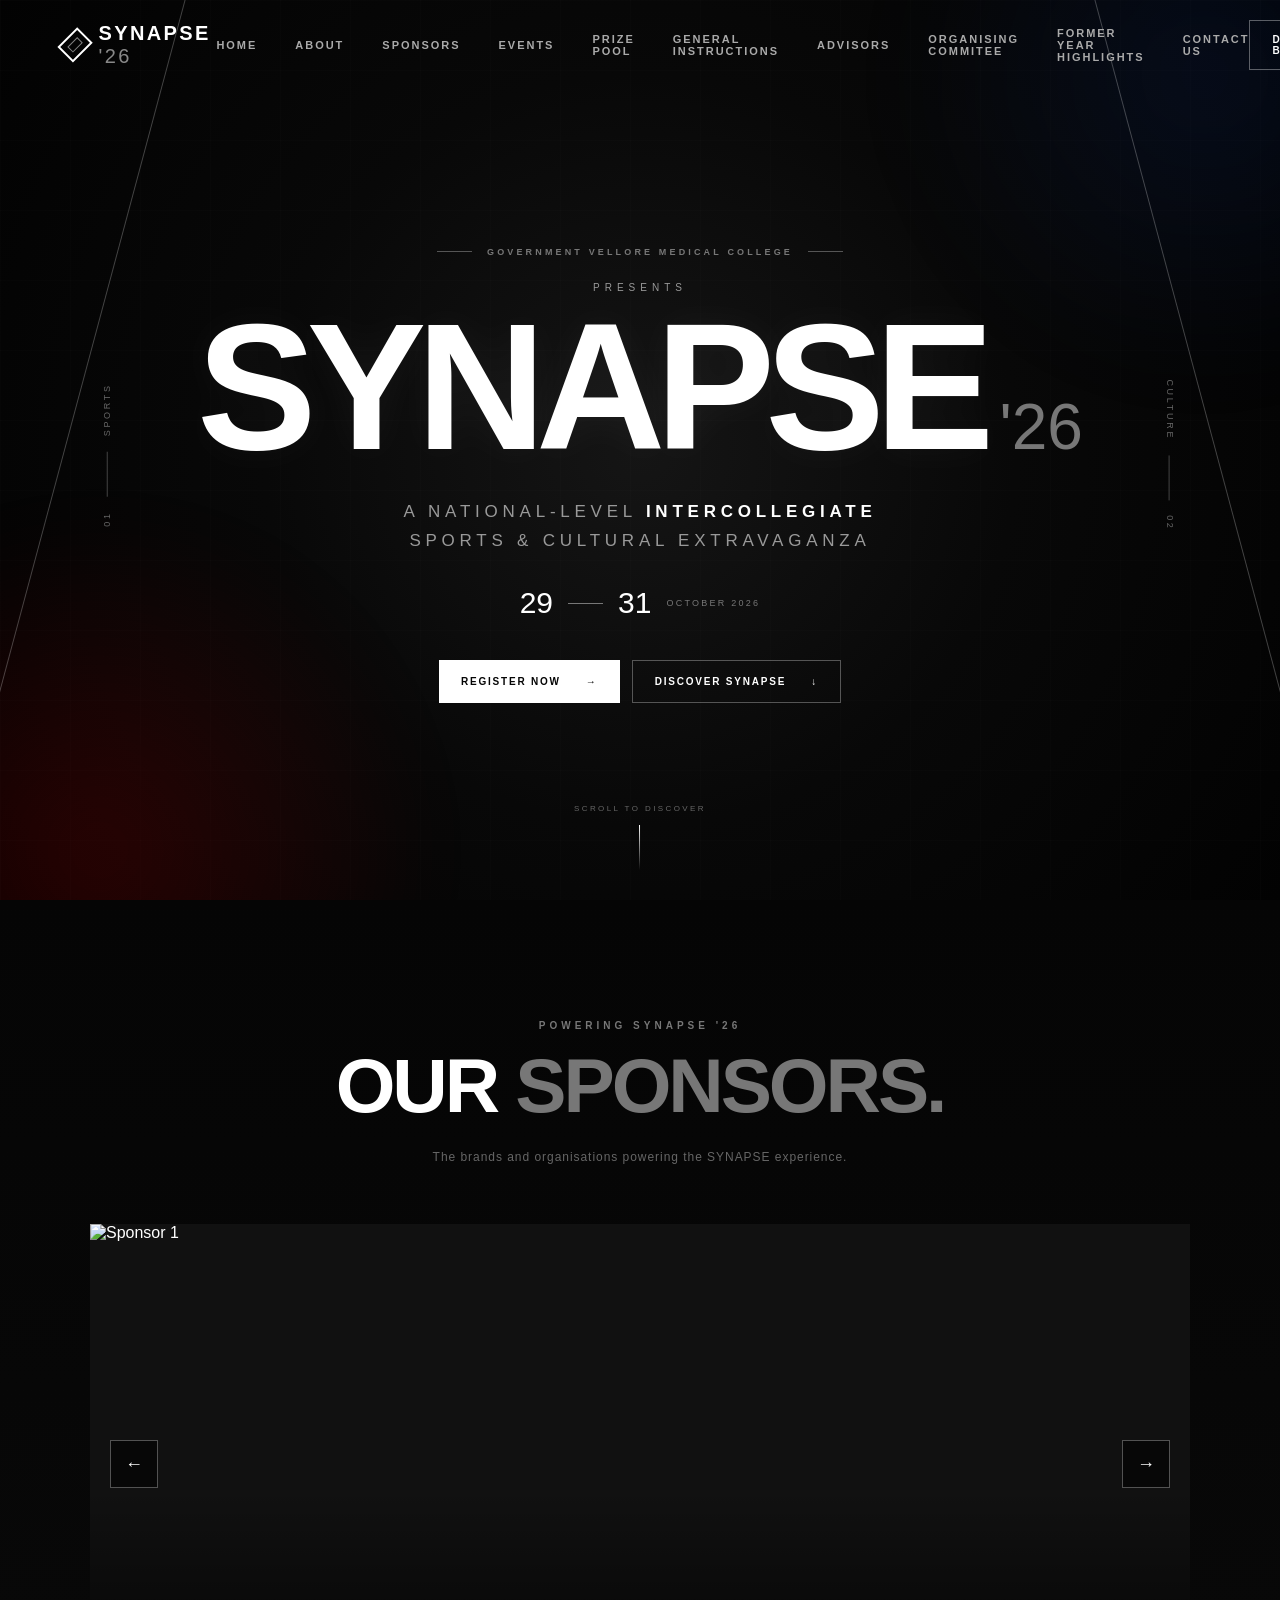
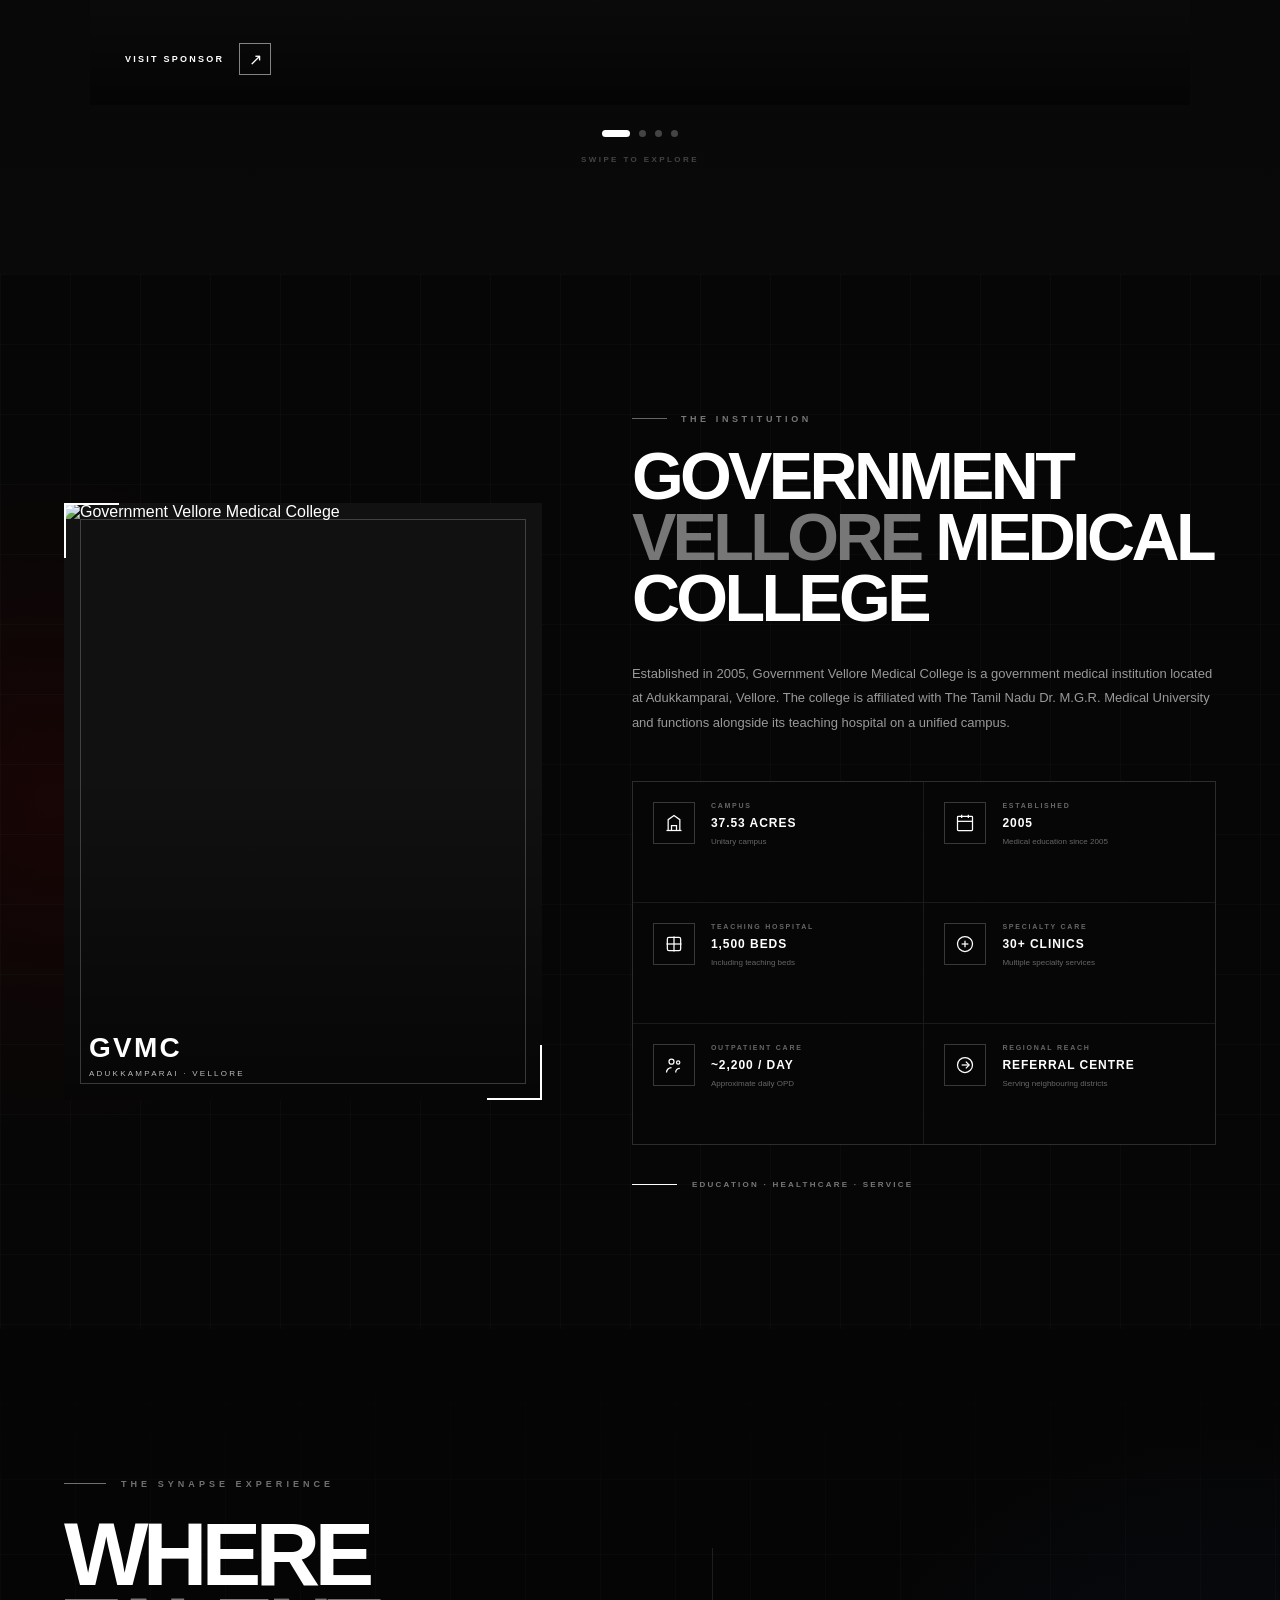
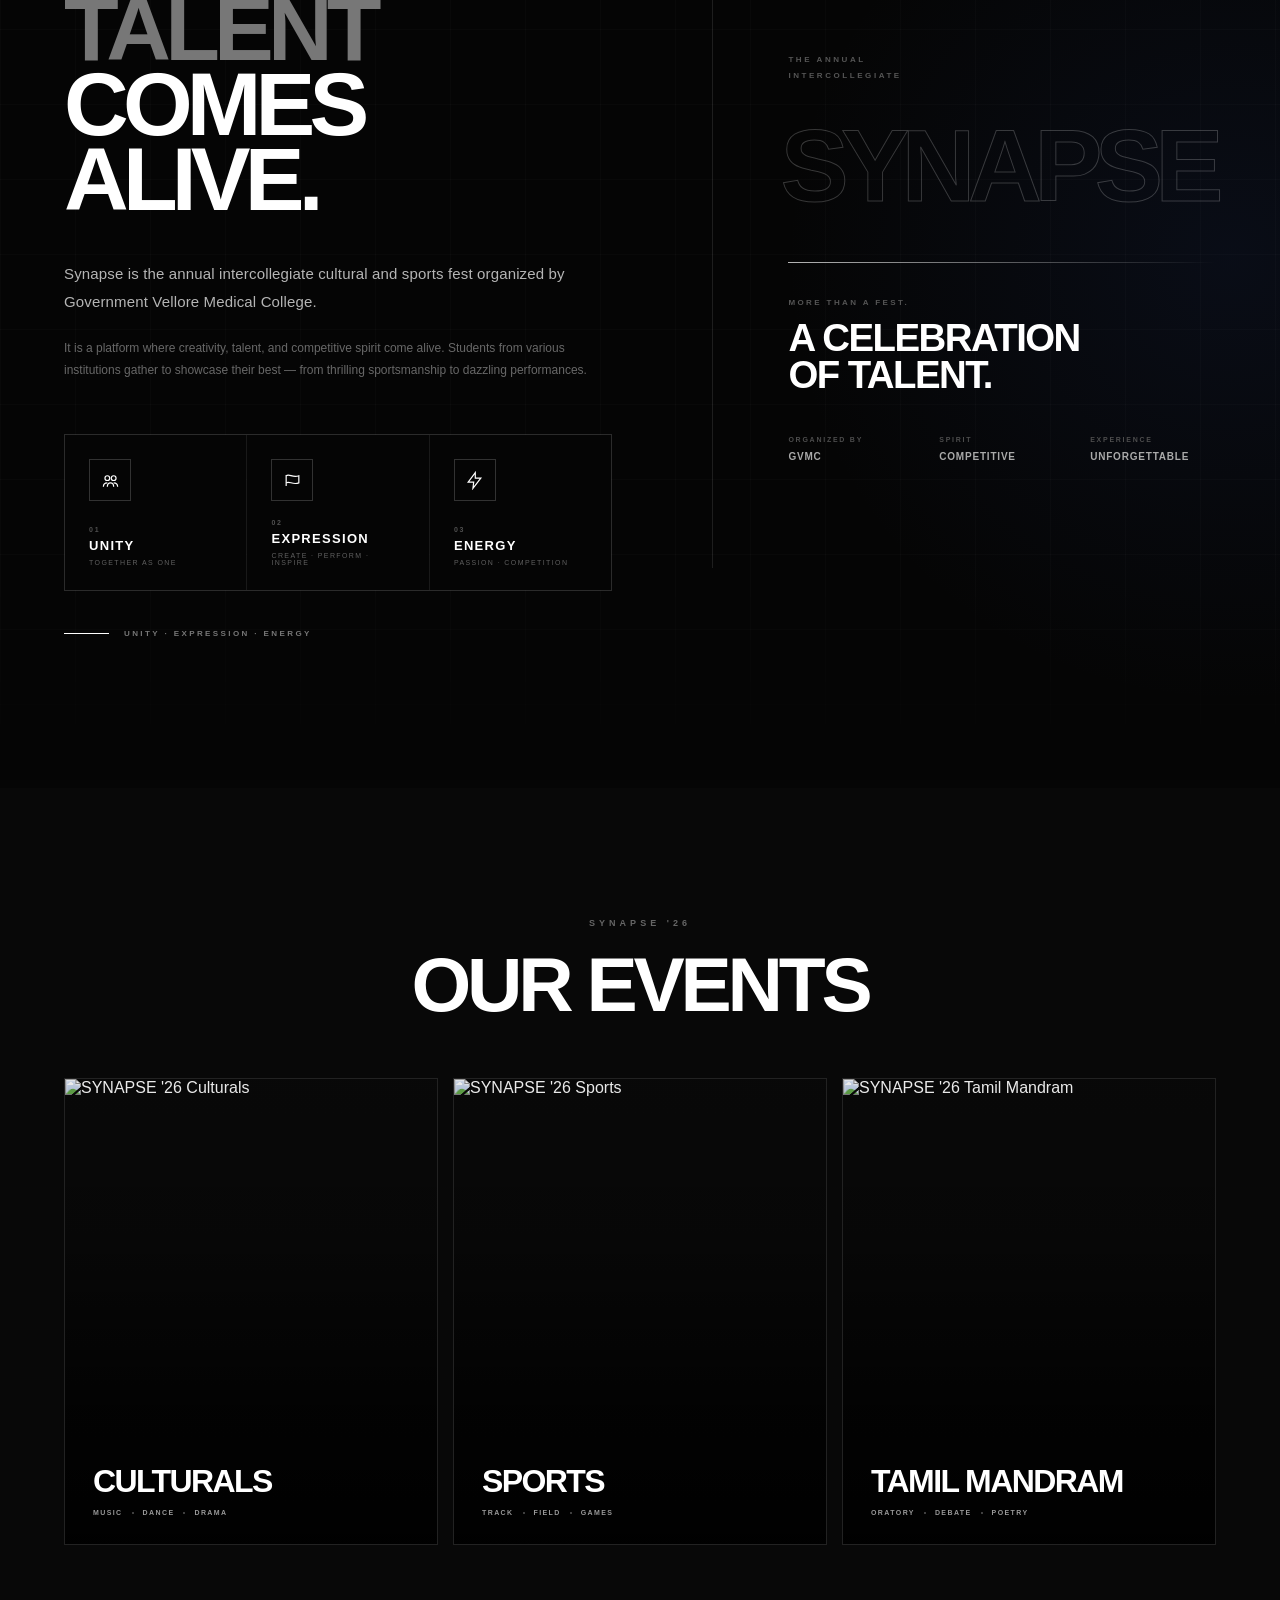
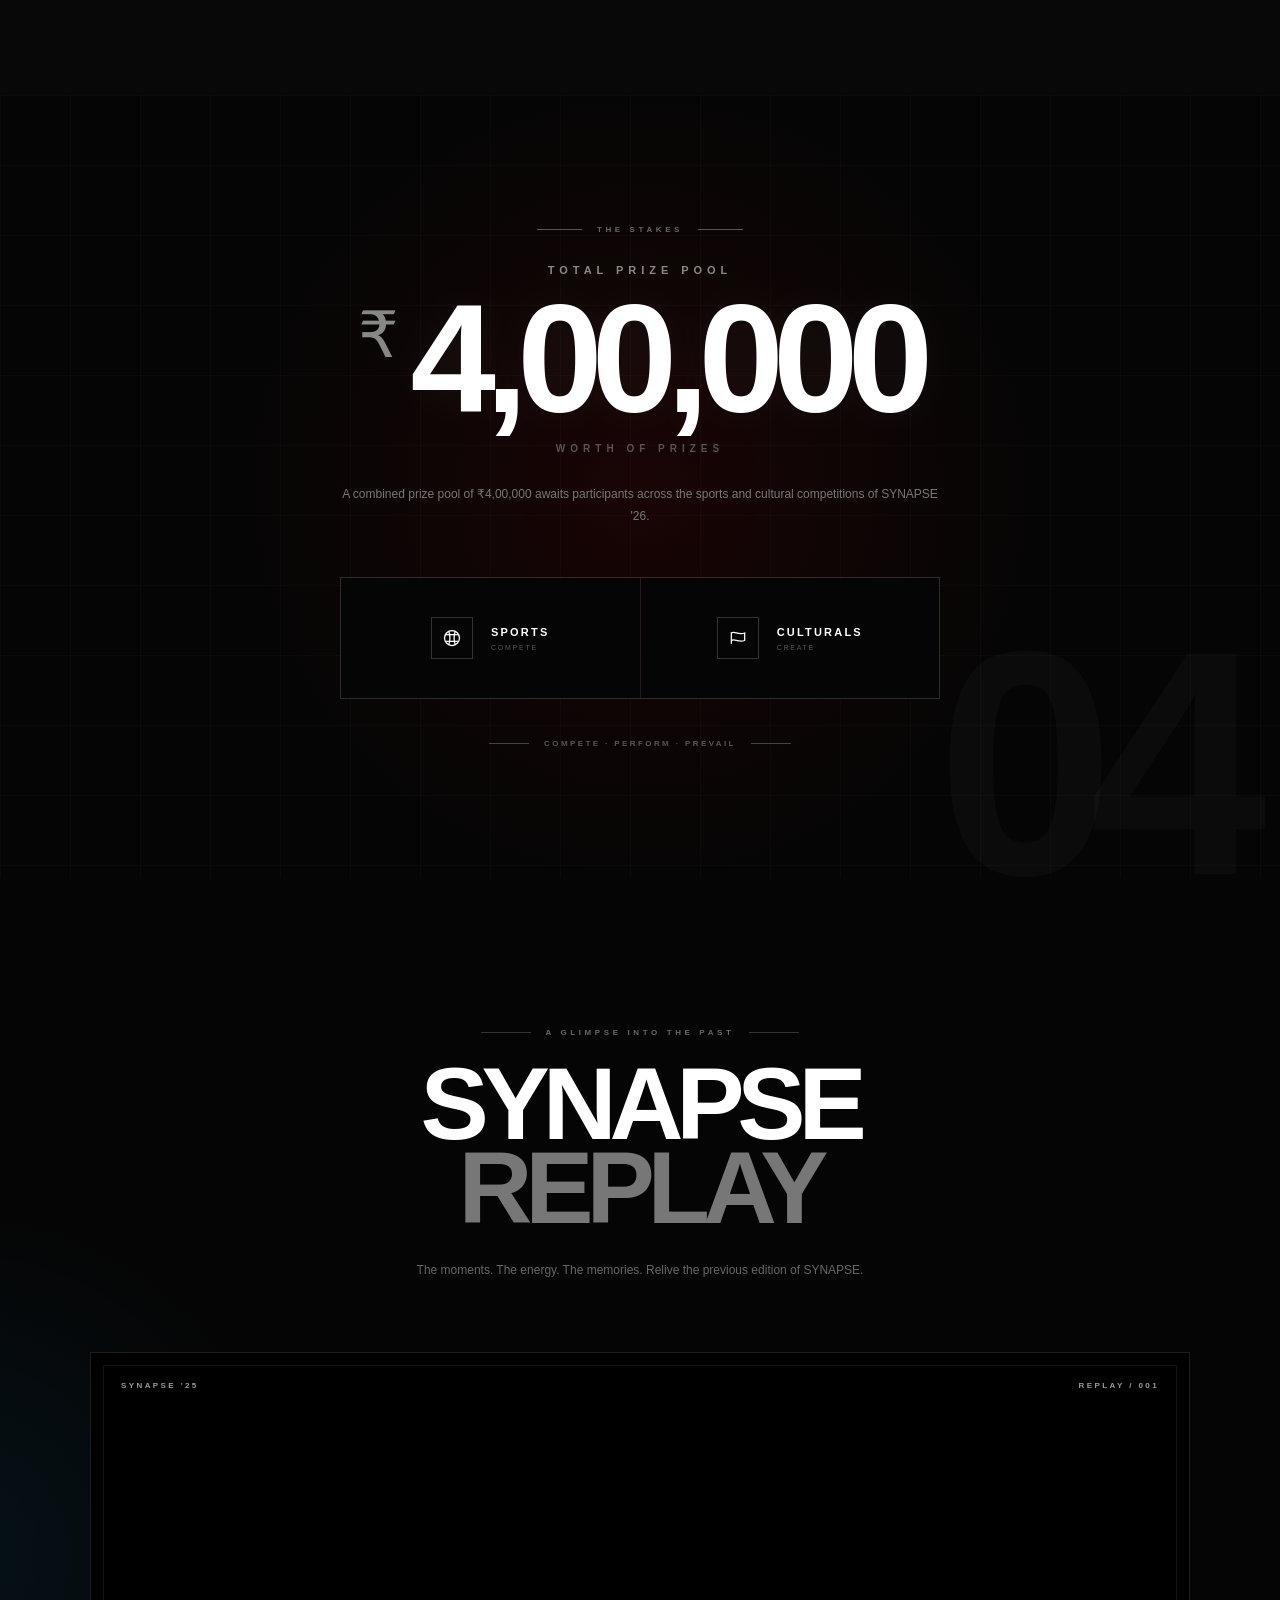
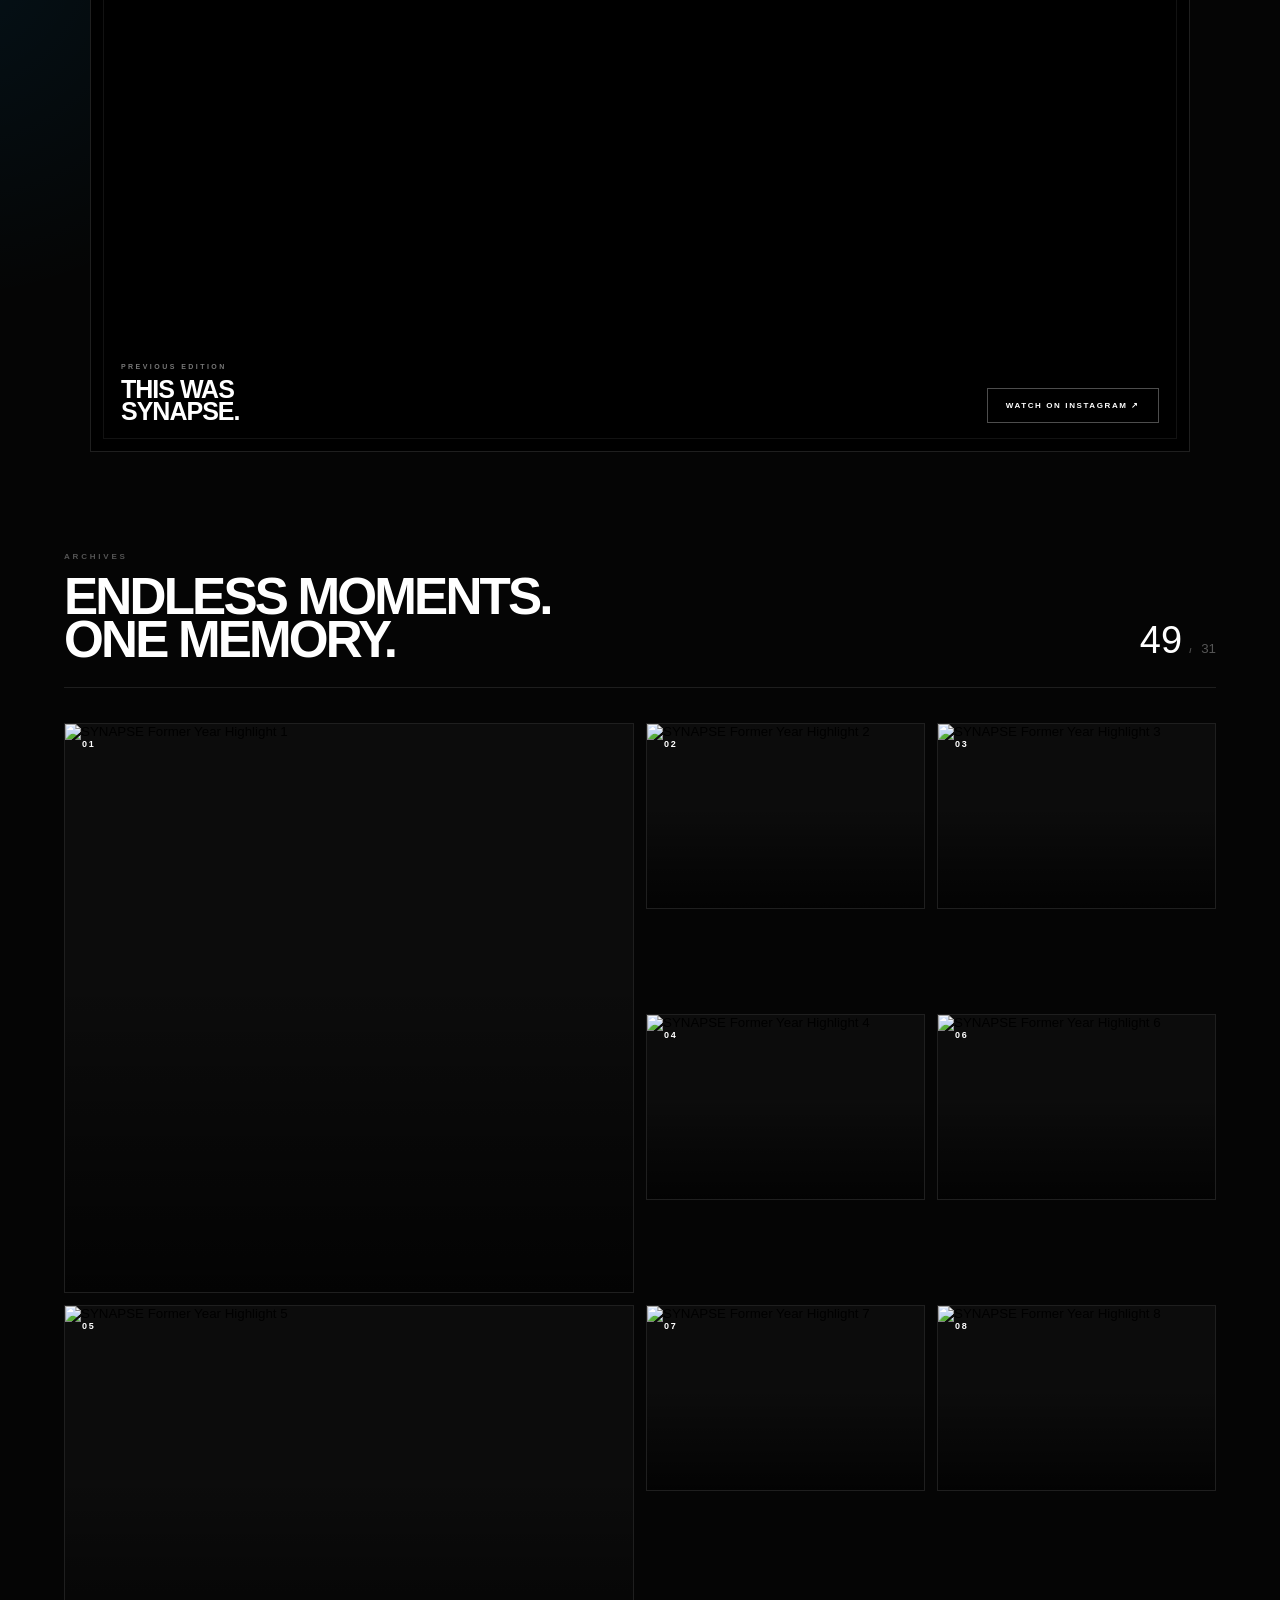
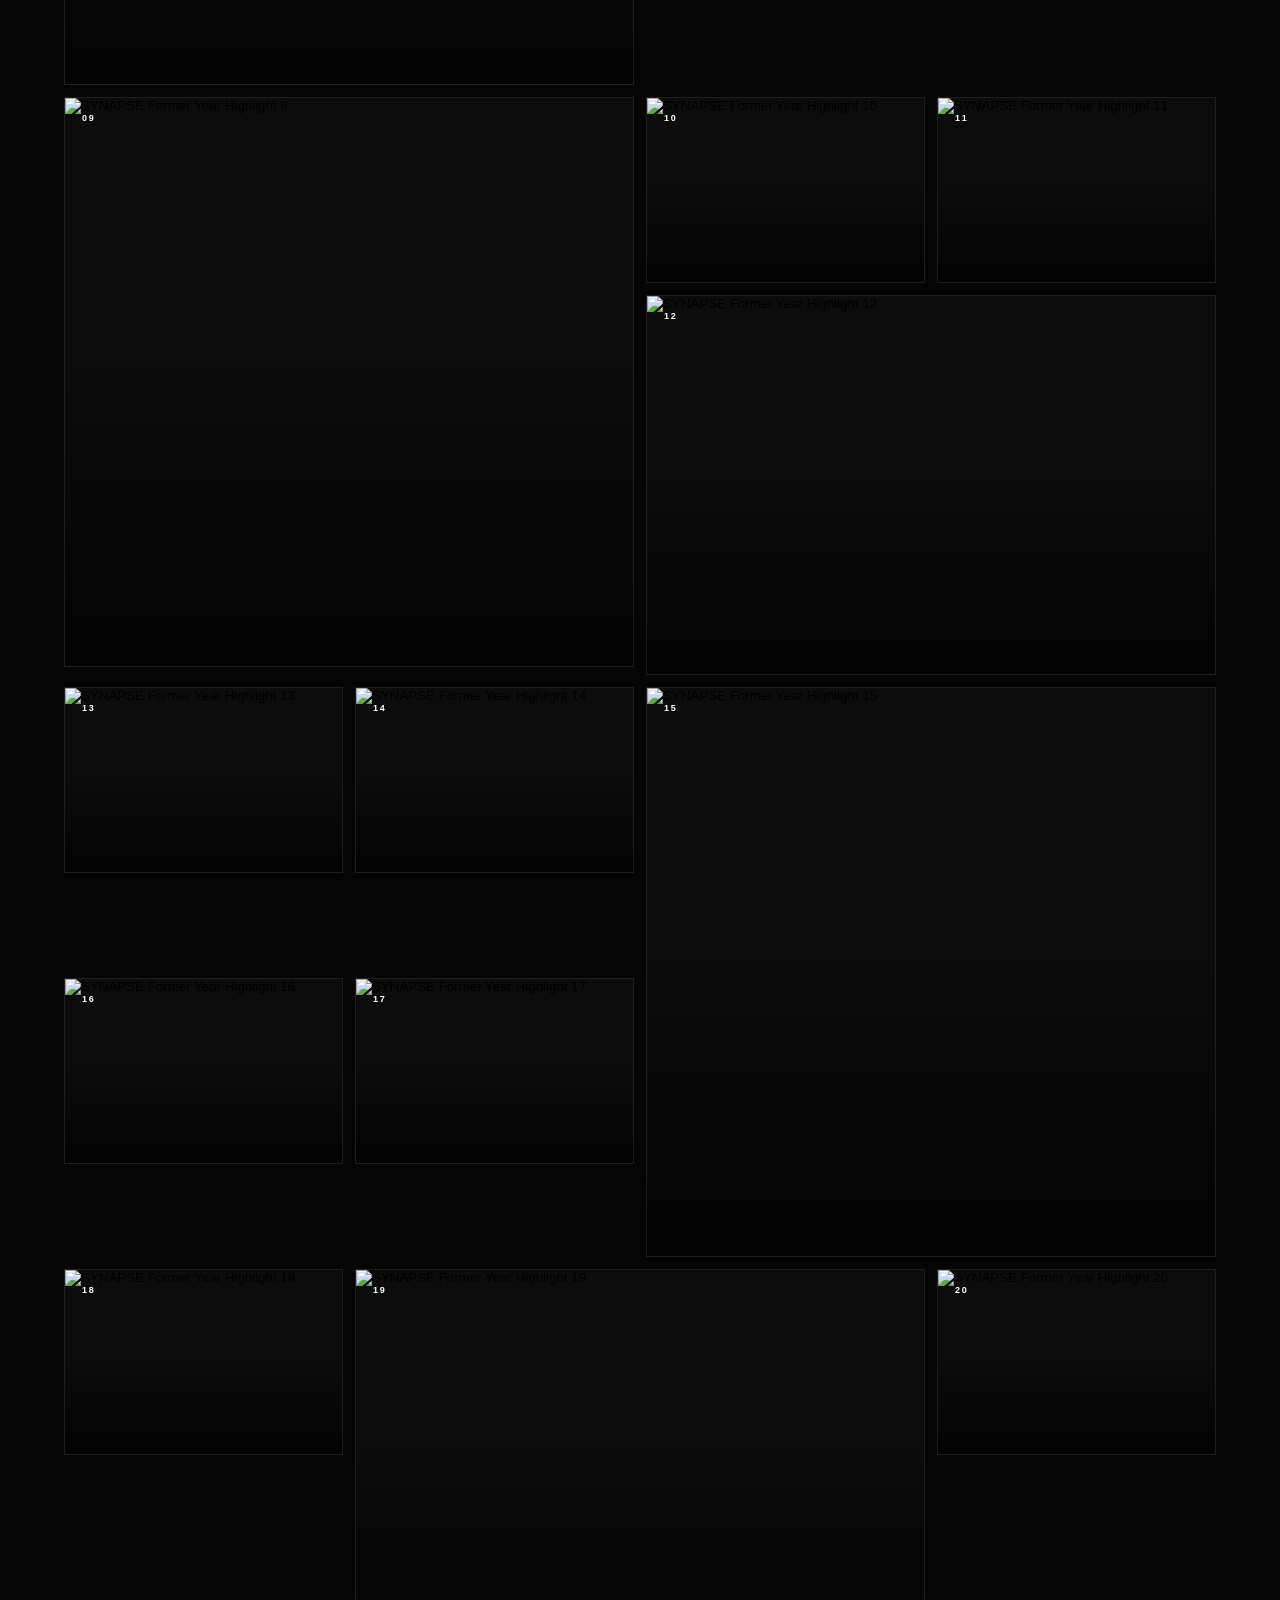
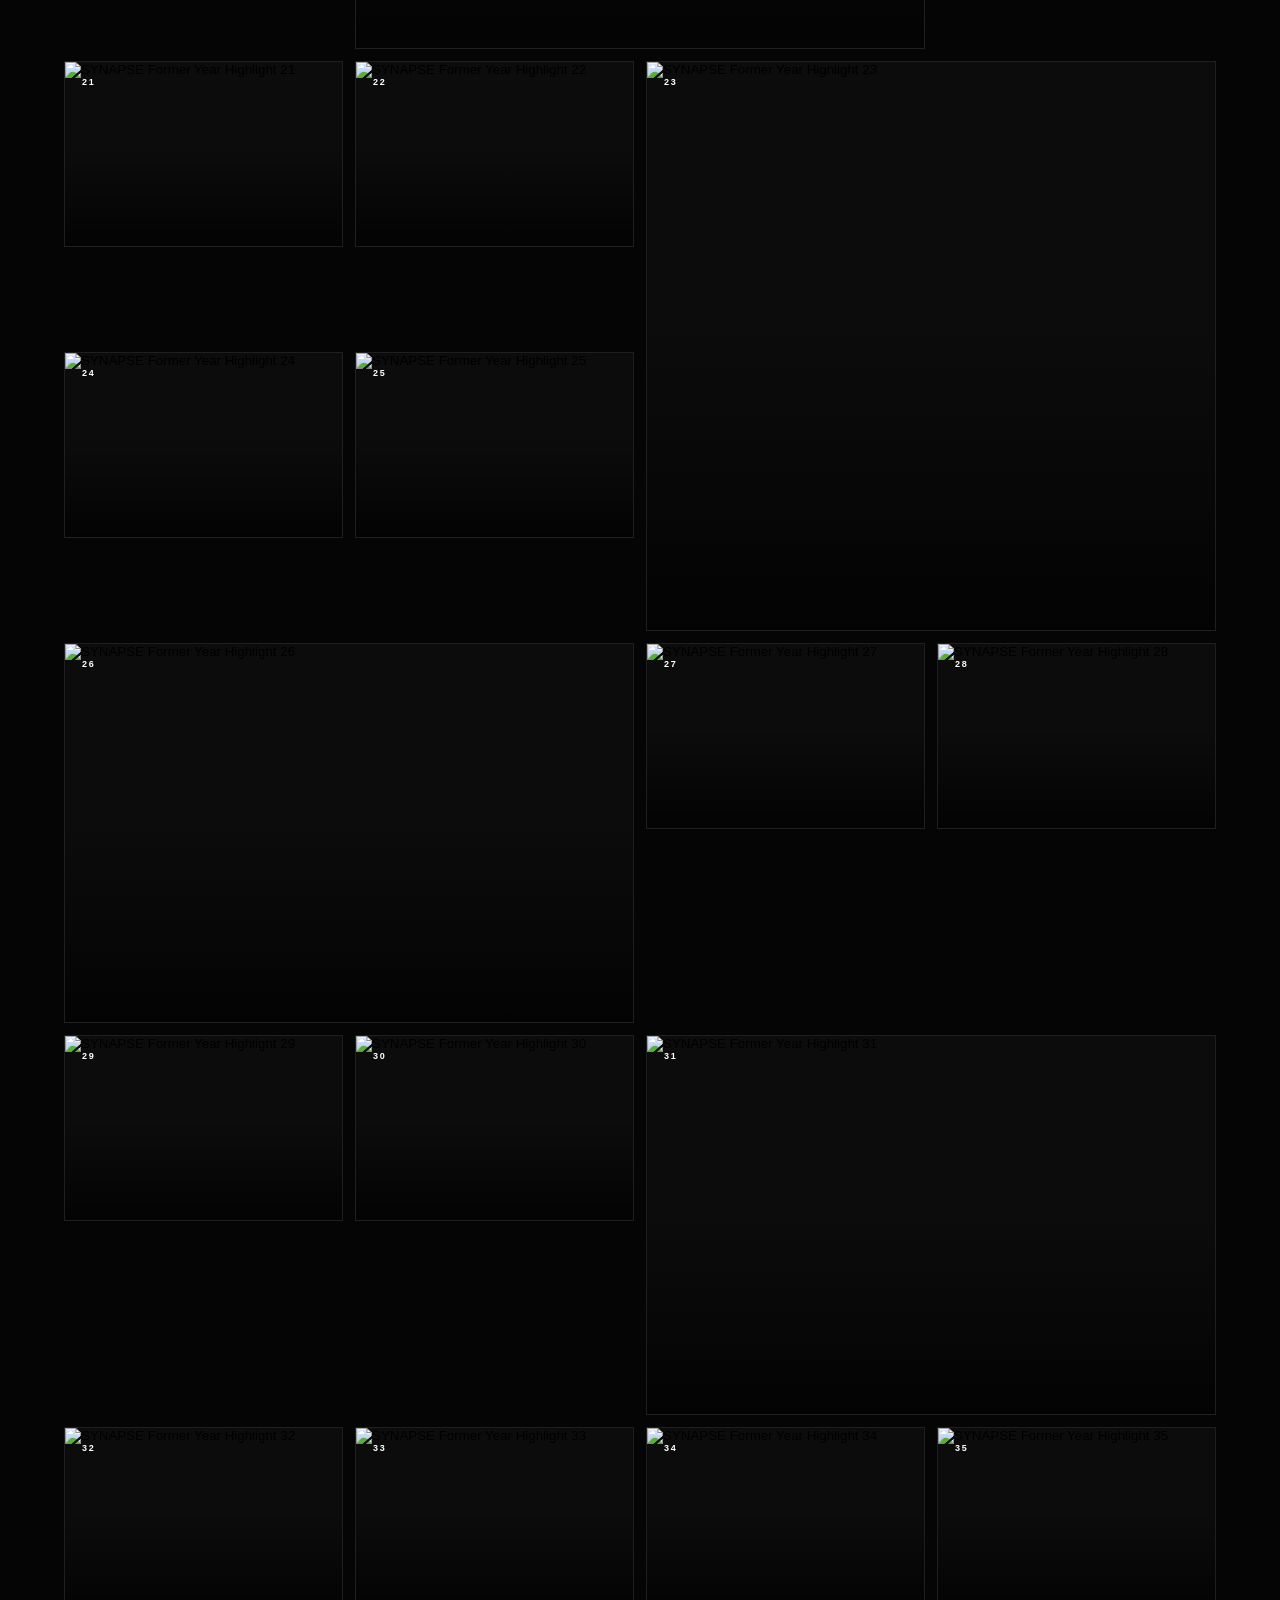
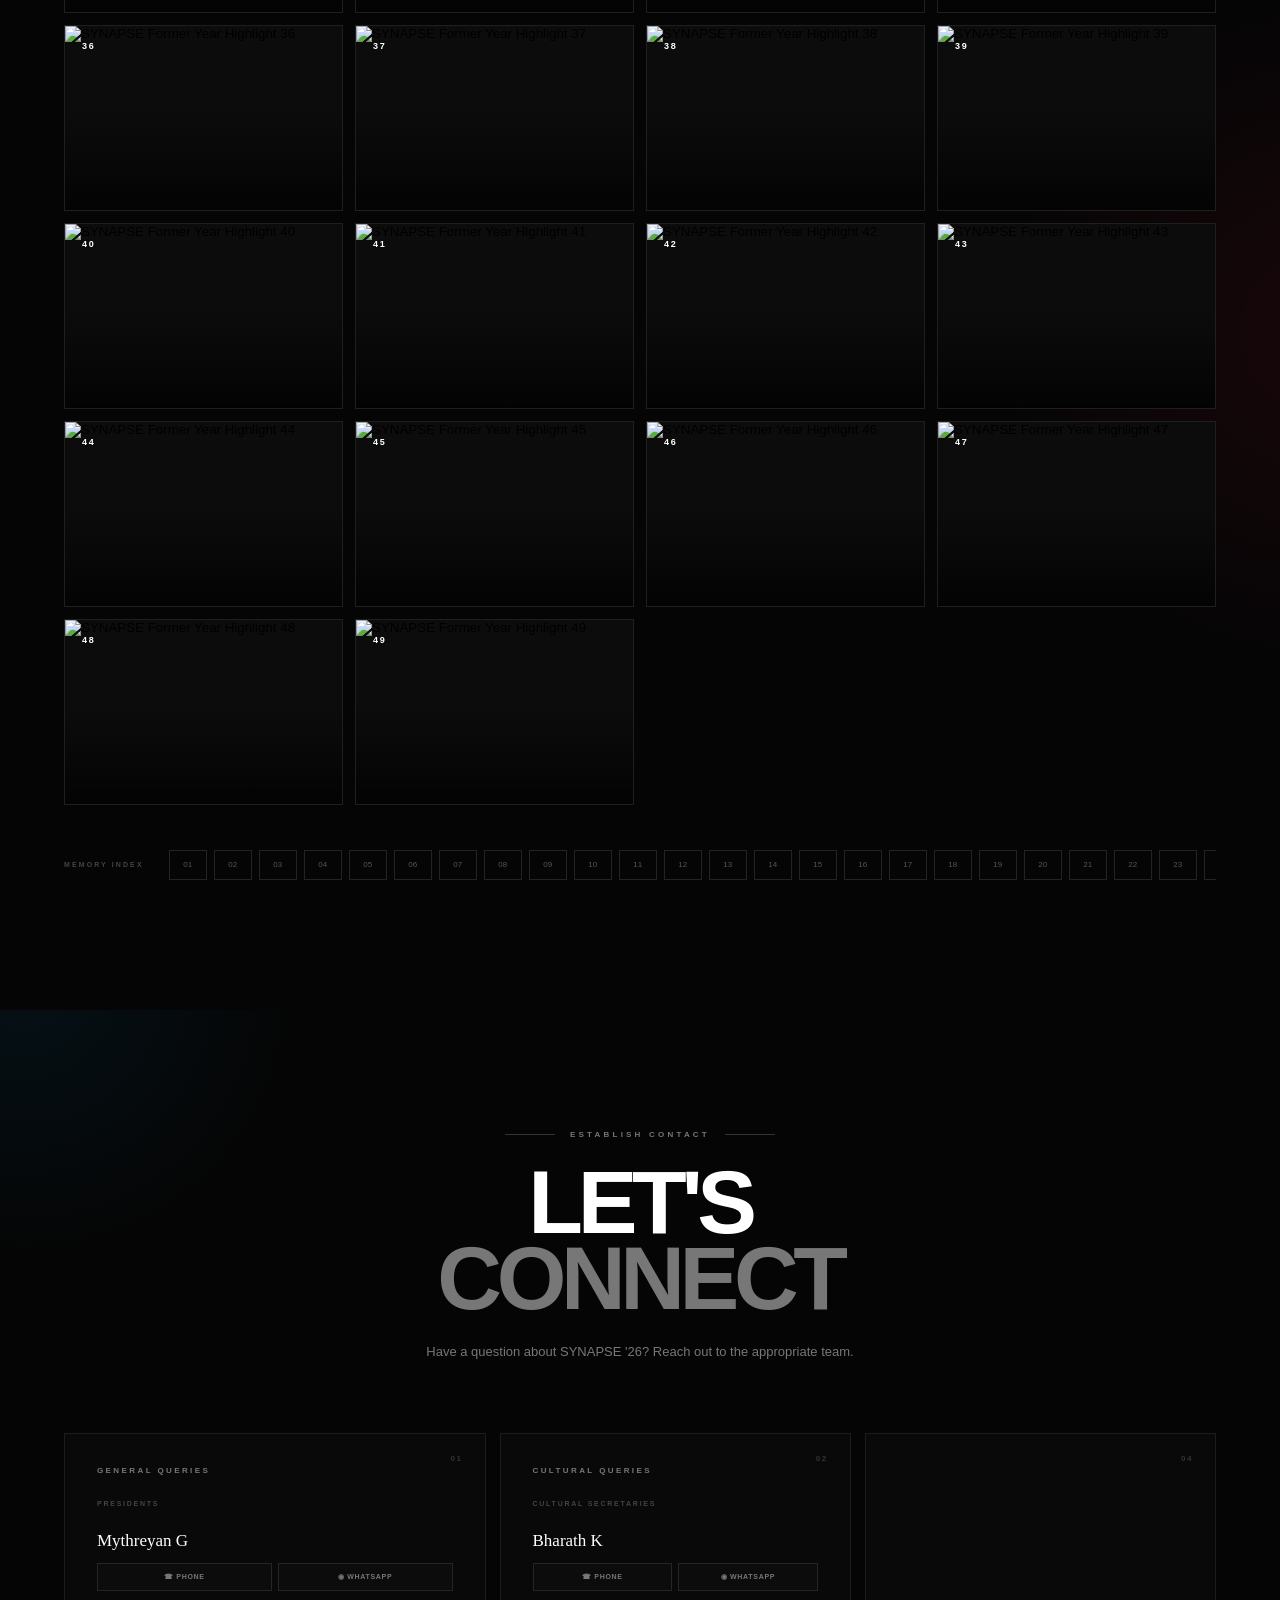
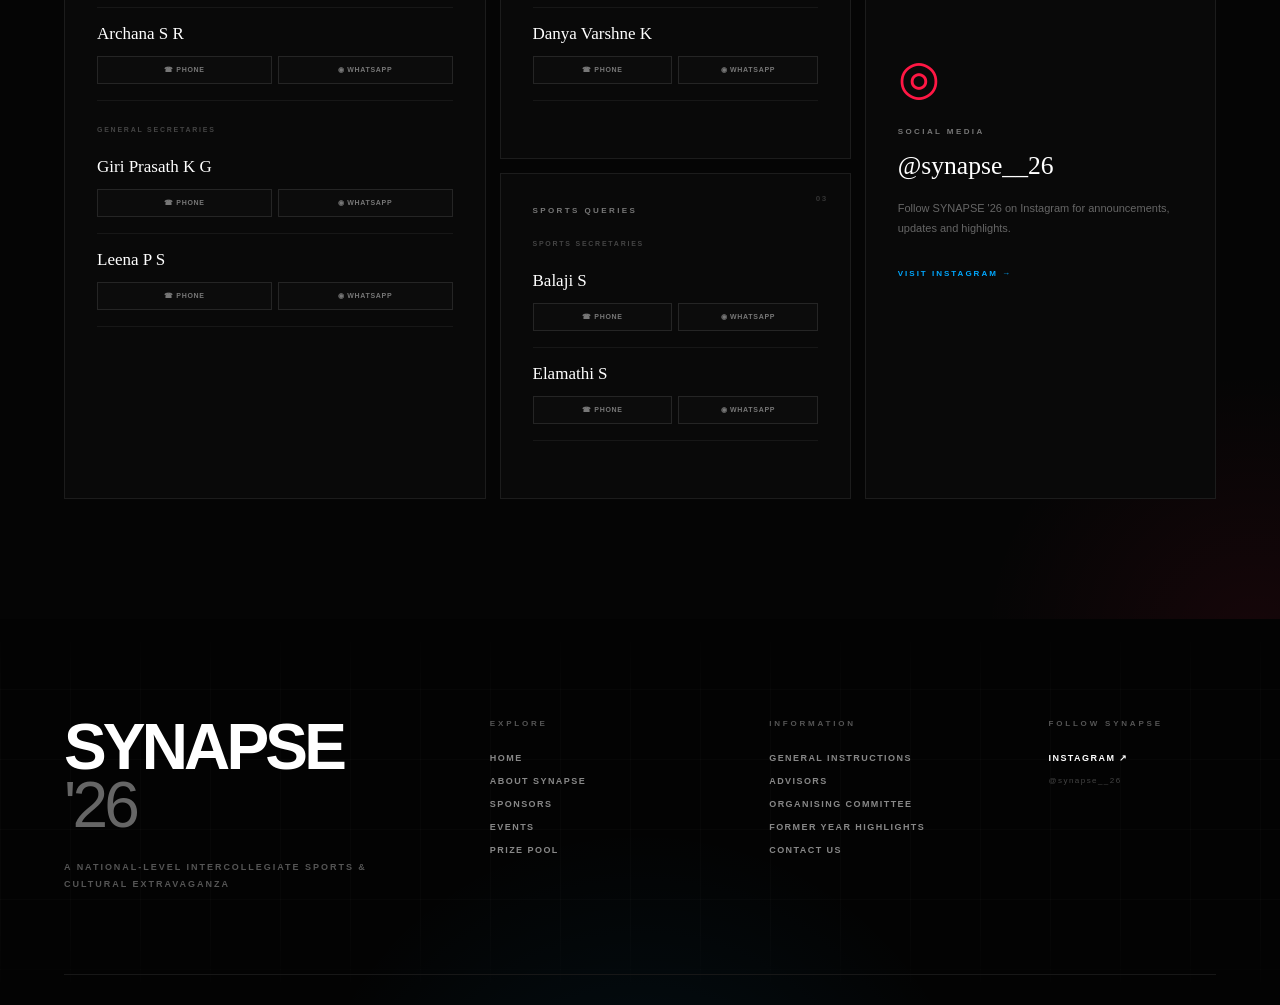
==== index.html @ 31fa10bf "Add files via upload" ====
<!DOCTYPE html>
<html lang="en">

<head>

    <meta charset="UTF-8">

    <meta name="viewport" content="width=device-width, initial-scale=1.0">

    <title>SYNAPSE '26</title>

    <link
        rel="stylesheet"
        href="style.css"
    >

</head>

<body>


    <!-- =========================================
         SYNAPSE '26 — LOADING SCREEN
    ========================================== -->

    <div id="loader">

        <div class="loader-content">


            <!-- SYNAPSE WORDMARK -->

            <div class="loader-title">

                <span class="synapse">
                    SYNAPSE
                </span>

                <span class="year">
                    '26
                </span>

            </div>


            <!-- STATUS -->

            <div class="loader-status">

                <span id="statusText">
                    INITIALISING
                </span>

            </div>


            <!-- PERCENTAGE -->

            <div class="loader-percentage">

                <span id="percentage">
                    0
                </span>

                <span class="percent-symbol">
                    %
                </span>

            </div>


            <!-- PROGRESS BAR -->

            <div class="progress-container">

                <div
                    id="progressBar"
                    class="progress-bar"
                ></div>

            </div>


            <!-- FOOTER -->

            <div class="loader-footer">

                GOVERNMENT VELLORE MEDICAL COLLEGE

            </div>

        </div>

    </div>


    <script src="script.js"></script>
    <!-- =========================================
         HOMEPAGE
    ========================================== -->

    <div id="website">

        <!-- =========================================
             NAVIGATION
        ========================================== -->

        <header class="navbar">

            <div class="nav-inner">

                <a href="#home" class="nav-logo">

                    <div class="nav-mark"></div>

                    <div class="nav-name">
                        SYNAPSE <span>'26</span>
                    </div>

                </a>


                <nav class="nav-links">

                    <a href="#home">HOME</a>

                    <a href="#about-gvmc">ABOUT</a>

                    <a href="#sponsors">SPONSORS</a>

                    <a href="#events">EVENTS</a>

                    <a href="#prize-pool">PRIZE POOL</a>
					
                    <a href="instructions.html">GENERAL INSTRUCTIONS</a>					

                    <a href="advisors.html">ADVISORS</a>
					
                    <a href="council.html">ORGANISING COMMITEE</a>					

                    <a href="#gallery">FORMER YEAR HIGHLIGHTS</a>
					
                    <a href="#connect">CONTACT US</a>
					

                </nav>


                <a
    href="https://docs.google.com/presentation/d/1svGIFCCO1lUgwnjRVp6bqSFIErHXeVPU1iUPBrjKYc8/edit?usp=drive_link"
    class="nav-register"
    target="_blank"
    rel="noopener noreferrer"
>
    DOWNLOAD BROCHURE
</a>


                <button
                    class="menu-button"
                    type="button"
                    aria-label="Open menu"
                >

                    <span></span>
                    <span></span>
                    <span></span>

                </button>

            </div>

        </header>


        <!-- =========================================
             HERO SECTION
        ========================================== -->

        <main>

            <section
                id="home"
                class="hero"
            >

                <!-- Background -->

                <div class="hero-grid"></div>

                <div class="hero-red-light"></div>

                <div class="hero-blue-light"></div>


                <!-- Decorative Lines -->

                <div
                    class="hero-lines hero-lines-left"
                ></div>

                <div
                    class="hero-lines hero-lines-right"
                ></div>


                <!-- Hero Content -->

                <div class="hero-content">


                    <div class="institution-label">

                        <span></span>

                        GOVERNMENT VELLORE
                        MEDICAL COLLEGE

                        <span></span>

                    </div>


                    <div class="presents">

                        PRESENTS

                    </div>


                    <h1 class="hero-title">

                        <span class="synapse-word">
                            SYNAPSE
                        </span>

                        <span class="year-word">
                            '26
                        </span>

                    </h1>


                    <div class="hero-description">

                        A NATIONAL-LEVEL

                        <strong>
                            INTERCOLLEGIATE
                        </strong>

                        <br>

                        SPORTS &amp; CULTURAL
                        EXTRAVAGANZA

                    </div>


                    <div class="hero-date">

                        <span>29</span>

                        <i></i>

                        <span>31</span>

                        <small>
                            OCTOBER 2026
                        </small>

                    </div>


                    <div class="hero-buttons">

                        <a
                            href="#events"
                            class="button button-primary"
                        >

                            REGISTER NOW

                            <span>→</span>

                        </a>


                        <a
                            href="#about-synapse"
                            class="button button-secondary"
                        >

                            DISCOVER SYNAPSE

                            <span>↓</span>

                        </a>

                    </div>

                </div>


                <!-- Left Side -->

                <div
                    class="hero-side hero-side-left"
                >

                    <span>01</span>

                    <div></div>

                    <span>SPORTS</span>

                </div>


                <!-- Right Side -->

                <div
                    class="hero-side hero-side-right"
                >

                    <span>CULTURE</span>

                    <div></div>

                    <span>02</span>

                </div>


                <!-- Scroll -->

                <div class="scroll-indicator">

                    <span>
                        SCROLL TO DISCOVER
                    </span>

                    <div class="scroll-line"></div>

                </div>

            </section>
			            <!-- =========================================
                 SPONSOR SHOWCASE
            ========================================== -->

            <section
                id="sponsors"
                class="sponsors-section"
            >

                <div class="sponsors-header">

                    <div class="eyebrow">
                        POWERING SYNAPSE '26
                    </div>

                    <h2>
                        OUR
                        <span>SPONSORS.</span>
                    </h2>

                    <p>
                        The brands and organisations
                        powering the SYNAPSE experience.
                    </p>

                </div>


                <!-- SPONSOR SLIDER -->

                <div class="sponsor-slider">

                    <div
                        class="sponsor-track"
                        id="sponsorTrack"
                    >


                        <!-- =================================
                             SPONSOR 01
                        ================================== -->

                        <a
                            href="https://www.youtube.com/"
                            target="_blank"
                            rel="noopener noreferrer"
                            class="sponsor-slide"
                        >

                            <img
                                src="assets/sponsors/sponsor-1.jpg"
                                alt="Sponsor 1"
                            >

                            <div class="sponsor-overlay">

                                <span>
                                    VISIT SPONSOR
                                </span>

                                <strong>
                                    ↗
                                </strong>

                            </div>

                        </a>



                        <!-- =================================
                             SPONSOR 02
                        ================================== -->

                        <a
                            href="https://example.com"
                            target="_blank"
                            rel="noopener noreferrer"
                            class="sponsor-slide"
                        >

                            <img
                                src="assets/sponsors/sponsor-2.jpg"
                                alt="Sponsor 2"
                            >

                            <div class="sponsor-overlay">

                                <span>
                                    VISIT SPONSOR
                                </span>

                                <strong>
                                    ↗
                                </strong>

                            </div>

                        </a>



                        <!-- =================================
                             SPONSOR 03
                        ================================== -->

                        <a
                            href="https://example.com"
                            target="_blank"
                            rel="noopener noreferrer"
                            class="sponsor-slide"
                        >

                            <img
                                src="assets/sponsors/sponsor-3.jpg"
                                alt="Sponsor 3"
                            >

                            <div class="sponsor-overlay">

                                <span>
                                    VISIT SPONSOR
                                </span>

                                <strong>
                                    ↗
                                </strong>

                            </div>

                        </a>



                        <!-- =================================
                             SPONSOR 04
                        ================================== -->

                        <a
                            href="https://example.com"
                            target="_blank"
                            rel="noopener noreferrer"
                            class="sponsor-slide"
                        >

                            <img
                                src="assets/sponsors/sponsor-4.jpg"
                                alt="Sponsor 4"
                            >

                            <div class="sponsor-overlay">

                                <span>
                                    VISIT SPONSOR
                                </span>

                                <strong>
                                    ↗
                                </strong>

                            </div>

                        </a>

                    </div>


                    <!-- PREVIOUS -->

                    <button
                        class="sponsor-arrow sponsor-prev"
                        id="sponsorPrev"
                        type="button"
                        aria-label="Previous sponsor"
                    >
                        ←
                    </button>


                    <!-- NEXT -->

                    <button
                        class="sponsor-arrow sponsor-next"
                        id="sponsorNext"
                        type="button"
                        aria-label="Next sponsor"
                    >
                        →
                    </button>

                </div>


                <!-- PAGINATION -->

                <div
                    class="sponsor-dots"
                    id="sponsorDots"
                >

                    <button
                        class="sponsor-dot active"
                        data-slide="0"
                        aria-label="Go to sponsor 1"
                    ></button>

                    <button
                        class="sponsor-dot"
                        data-slide="1"
                        aria-label="Go to sponsor 2"
                    ></button>

                    <button
                        class="sponsor-dot"
                        data-slide="2"
                        aria-label="Go to sponsor 3"
                    ></button>

                    <button
                        class="sponsor-dot"
                        data-slide="3"
                        aria-label="Go to sponsor 4"
                    ></button>

                </div>


                <div class="sponsor-swipe-hint">
                    SWIPE TO EXPLORE
                </div>

            </section>
			
            <!-- =========================================
                 ABOUT GOVERNMENT VELLORE MEDICAL COLLEGE
            ========================================== -->

            <section
                id="about-gvmc"
                class="gvmc-section"
            >

                <div class="gvmc-container">


                    <!-- =================================
                         IMAGE SIDE
                    ================================== -->

                    <div class="gvmc-visual">

                        <div class="gvmc-image">

                            <img
                                src="https://i.ibb.co/TBfvj94n/Whats-App-Image-2026-02-19-at-22-23-55-1.jpg"
                                alt="Government Vellore Medical College"
                            >

                            <div class="gvmc-image-overlay"></div>

                            <div class="gvmc-image-corner top-left"></div>

                            <div class="gvmc-image-corner bottom-right"></div>

                        </div>


                        <div class="gvmc-image-caption">

                            <span>
                                GVMC
                            </span>

                            <small>
                                ADUKKAMPARAI · VELLORE
                            </small>

                        </div>

                    </div>



                    <!-- =================================
                         CONTENT SIDE
                    ================================== -->

                    <div class="gvmc-content">


                        <div class="gvmc-eyebrow">

                            <span></span>

                            THE INSTITUTION

                        </div>


                        <h2 class="gvmc-title">

                            GOVERNMENT

                            <br>

                            <span>VELLORE</span>

                            MEDICAL COLLEGE

                        </h2>


                        <p class="gvmc-description">

                            Established in 2005, Government Vellore
                            Medical College is a government medical
                            institution located at Adukkamparai,
                            Vellore. The college is affiliated with
                            The Tamil Nadu Dr. M.G.R. Medical University
                            and functions alongside its teaching
                            hospital on a unified campus.

                        </p>



                        <!-- =================================
                             KEY FACTS
                        ================================== -->

                        <div class="gvmc-facts">


                            <!-- CAMPUS -->

                            <div class="gvmc-fact">

                                <div class="gvmc-icon">

                                    <svg
                                        viewBox="0 0 24 24"
                                        fill="none"
                                        stroke="currentColor"
                                        stroke-width="1.5"
                                    >

                                        <path
                                            d="M3 21h18"
                                        />

                                        <path
                                            d="M5 21V8l7-5 7 5v13"
                                        />

                                        <path
                                            d="M9 21v-6h6v6"
                                        />

                                    </svg>

                                </div>


                                <div class="gvmc-fact-text">

                                    <span>
                                        CAMPUS
                                    </span>

                                    <strong>
                                        37.53 ACRES
                                    </strong>

                                    <small>
                                        Unitary campus
                                    </small>

                                </div>

                            </div>



                            <!-- ESTABLISHED -->

                            <div class="gvmc-fact">

                                <div class="gvmc-icon">

                                    <svg
                                        viewBox="0 0 24 24"
                                        fill="none"
                                        stroke="currentColor"
                                        stroke-width="1.5"
                                    >

                                        <rect
                                            x="3"
                                            y="4"
                                            width="18"
                                            height="17"
                                            rx="1"
                                        />

                                        <path
                                            d="M16 2v4"
                                        />

                                        <path
                                            d="M8 2v4"
                                        />

                                        <path
                                            d="M3 10h18"
                                        />

                                    </svg>

                                </div>


                                <div class="gvmc-fact-text">

                                    <span>
                                        ESTABLISHED
                                    </span>

                                    <strong>
                                        2005
                                    </strong>

                                    <small>
                                        Medical education since 2005
                                    </small>

                                </div>

                            </div>



                            <!-- HOSPITAL -->

                            <div class="gvmc-fact">

                                <div class="gvmc-icon">

                                    <svg
                                        viewBox="0 0 24 24"
                                        fill="none"
                                        stroke="currentColor"
                                        stroke-width="1.5"
                                    >

                                        <path
                                            d="M12 3v18"
                                        />

                                        <path
                                            d="M3 12h18"
                                        />

                                        <rect
                                            x="4"
                                            y="4"
                                            width="16"
                                            height="16"
                                            rx="2"
                                        />

                                    </svg>

                                </div>


                                <div class="gvmc-fact-text">

                                    <span>
                                        TEACHING HOSPITAL
                                    </span>

                                    <strong>
                                        1,500 BEDS
                                    </strong>

                                    <small>
                                        Including teaching beds
                                    </small>

                                </div>

                            </div>



                            <!-- SPECIALTIES -->

                            <div class="gvmc-fact">

                                <div class="gvmc-icon">

                                    <svg
                                        viewBox="0 0 24 24"
                                        fill="none"
                                        stroke="currentColor"
                                        stroke-width="1.5"
                                    >

                                        <circle
                                            cx="12"
                                            cy="12"
                                            r="9"
                                        />

                                        <path
                                            d="M12 8v8"
                                        />

                                        <path
                                            d="M8 12h8"
                                        />

                                    </svg>

                                </div>


                                <div class="gvmc-fact-text">

                                    <span>
                                        SPECIALTY CARE
                                    </span>

                                    <strong>
                                        30+ CLINICS
                                    </strong>

                                    <small>
                                        Multiple specialty services
                                    </small>

                                </div>

                            </div>



                            <!-- OPD -->

                            <div class="gvmc-fact">

                                <div class="gvmc-icon">

                                    <svg
                                        viewBox="0 0 24 24"
                                        fill="none"
                                        stroke="currentColor"
                                        stroke-width="1.5"
                                    >

                                        <circle
                                            cx="9"
                                            cy="8"
                                            r="3"
                                        />

                                        <path
                                            d="M3 21c0-3.3 2.7-6 6-6"
                                        />

                                        <circle
                                            cx="17"
                                            cy="9"
                                            r="2"
                                        />

                                        <path
                                            d="M14 21c0-2.8 2.2-5 5-5"
                                        />

                                    </svg>

                                </div>


                                <div class="gvmc-fact-text">

                                    <span>
                                        OUTPATIENT CARE
                                    </span>

                                    <strong>
                                        ~2,200 / DAY
                                    </strong>

                                    <small>
                                        Approximate daily OPD
                                    </small>

                                </div>

                            </div>



                            <!-- REFERRAL -->

                            <div class="gvmc-fact">

                                <div class="gvmc-icon">

                                    <svg
                                        viewBox="0 0 24 24"
                                        fill="none"
                                        stroke="currentColor"
                                        stroke-width="1.5"
                                    >

                                        <circle
                                            cx="12"
                                            cy="12"
                                            r="9"
                                        />

                                        <path
                                            d="M8 12h8"
                                        />

                                        <path
                                            d="M13 8l4 4-4 4"
                                        />

                                    </svg>

                                </div>


                                <div class="gvmc-fact-text">

                                    <span>
                                        REGIONAL REACH
                                    </span>

                                    <strong>
                                        REFERRAL CENTRE
                                    </strong>

                                    <small>
                                        Serving neighbouring districts
                                    </small>

                                </div>

                            </div>

                        </div>



                        <!-- =================================
                             CLOSING STATEMENT
                        ================================== -->

                        <div class="gvmc-bottom-line">

                            <span></span>

                            <p>
                                EDUCATION · HEALTHCARE · SERVICE
                            </p>

                        </div>

                    </div>

                </div>

            </section>
            <!-- =========================================
                 ABOUT SYNAPSE '26
            ========================================== -->

            <section
                id="about-synapse"
                class="synapse-about-section"
            >

                <div class="synapse-about-container">


                    <!-- =================================
                         LEFT — MAIN CONTENT
                    ================================== -->

                    <div class="synapse-about-content">

                        <div class="synapse-about-eyebrow">

                            <span></span>

                            THE SYNAPSE EXPERIENCE

                        </div>


                        <h2 class="synapse-about-title">

                            WHERE

                            <br>

                            <span>TALENT</span>

                            COMES ALIVE.

                        </h2>


                        <p class="synapse-about-intro">

                            Synapse is the annual intercollegiate
                            cultural and sports fest organized by
                            Government Vellore Medical College.

                        </p>


                        <p class="synapse-about-text">

                            It is a platform where creativity,
                            talent, and competitive spirit come alive.
                            Students from various institutions gather
                            to showcase their best — from thrilling
                            sportsmanship to dazzling performances.

                        </p>


                        <!-- =================================
                             THREE PILLARS
                        ================================== -->

                        <div class="synapse-pillars">


                            <!-- UNITY -->

                            <div class="synapse-pillar">

                                <div class="pillar-icon">

                                    <svg
                                        viewBox="0 0 24 24"
                                        fill="none"
                                        stroke="currentColor"
                                        stroke-width="1.5"
                                    >

                                        <circle
                                            cx="8"
                                            cy="9"
                                            r="3"
                                        />

                                        <circle
                                            cx="16"
                                            cy="9"
                                            r="3"
                                        />

                                        <path
                                            d="M3 20c0-3 2-5 5-5"
                                        />

                                        <path
                                            d="M21 20c0-3-2-5-5-5"
                                        />

                                        <path
                                            d="M8 20c0-3 2-5 4-5s4 2 4 5"
                                        />

                                    </svg>

                                </div>


                                <div>

                                    <span>
                                        01
                                    </span>

                                    <strong>
                                        UNITY
                                    </strong>

                                    <small>
                                        TOGETHER AS ONE
                                    </small>

                                </div>

                            </div>



                            <!-- EXPRESSION -->

                            <div class="synapse-pillar">

                                <div class="pillar-icon">

                                    <svg
                                        viewBox="0 0 24 24"
                                        fill="none"
                                        stroke="currentColor"
                                        stroke-width="1.5"
                                    >

                                        <path
                                            d="M4 19V5"
                                        />

                                        <path
                                            d="M4 6c4-3 8 3 16 0v9c-8 3-12-3-16 0"
                                        />

                                    </svg>

                                </div>


                                <div>

                                    <span>
                                        02
                                    </span>

                                    <strong>
                                        EXPRESSION
                                    </strong>

                                    <small>
                                        CREATE · PERFORM · INSPIRE
                                    </small>

                                </div>

                            </div>



                            <!-- ENERGY -->

                            <div class="synapse-pillar">

                                <div class="pillar-icon">

                                    <svg
                                        viewBox="0 0 24 24"
                                        fill="none"
                                        stroke="currentColor"
                                        stroke-width="1.5"
                                    >

                                        <path
                                            d="M13 2L4 14h7l-1 8 10-13h-7z"
                                        />

                                    </svg>

                                </div>


                                <div>

                                    <span>
                                        03
                                    </span>

                                    <strong>
                                        ENERGY
                                    </strong>

                                    <small>
                                        PASSION · COMPETITION
                                    </small>

                                </div>

                            </div>

                        </div>


                        <!-- CLOSING -->

                        <div class="synapse-about-tagline">

                            <span></span>

                            <p>
                                UNITY · EXPRESSION · ENERGY
                            </p>

                        </div>

                    </div>



                    <!-- =================================
                         RIGHT — VISUAL STATEMENT
                    ================================== -->

                    <div class="synapse-about-visual">


                        <div class="synapse-visual-label">

                            <span>
                                THE ANNUAL
                            </span>

                            <span>
                                INTERCOLLEGIATE
                            </span>

                        </div>


                        <div class="synapse-giant-word">

                            SYNAPSE

                        </div>


                        <div class="synapse-visual-line"></div>


                        <div class="synapse-visual-message">

                            <span>
                                MORE THAN A FEST.
                            </span>

                            <strong>
                                A CELEBRATION
                                <br>
                                OF TALENT.
                            </strong>

                        </div>


                        <div class="synapse-visual-details">

                            <div>

                                <span>
                                    ORGANIZED BY
                                </span>

                                <strong>
                                    GVMC
                                </strong>

                            </div>


                            <div>

                                <span>
                                    SPIRIT
                                </span>

                                <strong>
                                    COMPETITIVE
                                </strong>

                            </div>


                            <div>

                                <span>
                                    EXPERIENCE
                                </span>

                                <strong>
                                    UNFORGETTABLE
                                </strong>

                            </div>

                        </div>

                    </div>

                </div>

            </section>
            <!-- =========================================
                 OUR EVENTS
            ========================================== -->

            <section
                id="events"
                class="events-section"
            >

                <div class="events-header">

                    <div class="events-eyebrow">
                        SYNAPSE '26
                    </div>

                    <h2>
                        OUR EVENTS
                    </h2>

                </div>


                <div class="events-grid">


                    <!-- =================================
                         CULTURALS
                    ================================== -->

                    <a
                        href="culturals.html"
                        class="event-card"
                    >

                        <div class="event-image">

                            <img
                                src="https://i.ibb.co/D0Bx37n/Culturals.png"
                                alt="SYNAPSE '26 Culturals"
                            >

                        </div>


                        <div class="event-info">

                            <h3>
                                CULTURALS
                            </h3>

                            <div class="event-tags">

                                <span>
                                    MUSIC
                                </span>

                                <i></i>

                                <span>
                                    DANCE
                                </span>

                                <i></i>

                                <span>
                                    DRAMA
                                </span>

                            </div>

                        </div>


                        <div class="event-arrow">
                            ↗
                        </div>

                    </a>



                    <!-- =================================
                         SPORTS
                    ================================== -->

                    <a
                        href="sports.html"
                        class="event-card"
                    >

                        <div class="event-image">

                            <img
                                src="https://i.ibb.co/hJ9P9SnW/sports-5.jpg"
                                alt="SYNAPSE '26 Sports"
                            >

                        </div>


                        <div class="event-info">

                            <h3>
                                SPORTS
                            </h3>

                            <div class="event-tags">

                                <span>
                                    TRACK
                                </span>

                                <i></i>

                                <span>
                                    FIELD
                                </span>

                                <i></i>

                                <span>
                                    GAMES
                                </span>

                            </div>

                        </div>


                        <div class="event-arrow">
                            ↗
                        </div>

                    </a>



                    <!-- =================================
                         TAMIL MANDRAM
                    ================================== -->

                    <a
                        href="tamilmandram.html"
                        class="event-card"
                    >

                        <div class="event-image">

                            <img
                                src="https://i.ibb.co/mrVb5g1n/Whats-App-Image-2026-08-29-at-22-13-45-1.jpg"
                                alt="SYNAPSE '26 Tamil Mandram"
                            >

                        </div>


                        <div class="event-info">

                            <h3>
                                TAMIL MANDRAM
                            </h3>

                            <div class="event-tags">

                                <span>
                                    ORATORY
                                </span>

                                <i></i>

                                <span>
                                    DEBATE
                                </span>

                                <i></i>

                                <span>
                                    POETRY
                                </span>

                            </div>

                        </div>


                        <div class="event-arrow">
                            ↗
                        </div>

                    </a>

                </div>

            </section>
            <!-- =========================================
                 PRIZE POOL
            ========================================== -->

            <section
                id="prize-pool"
                class="prize-section"
            >

                <div class="prize-background-number">
                    04
                </div>


                <div class="prize-container">


                    <div class="prize-eyebrow">

                        <span></span>

                        THE STAKES

                        <span></span>

                    </div>


                    <div class="prize-label">

                        TOTAL PRIZE POOL

                    </div>


                    <div class="prize-amount">

                        <span>₹</span>

                        <strong>
                            4,00,000
                        </strong>

                    </div>


                    <div class="prize-worth">

                        WORTH OF PRIZES

                    </div>


                    <p class="prize-description">

                        A combined prize pool of
                        ₹4,00,000 awaits participants
                        across the sports and cultural
                        competitions of SYNAPSE '26.

                    </p>


                    <!-- =================================
                         CATEGORIES
                    ================================== -->

                    <div class="prize-categories">


                        <!-- SPORTS -->

                        <div class="prize-category">

                            <div class="prize-category-icon">

                                <svg
                                    viewBox="0 0 24 24"
                                    fill="none"
                                    stroke="currentColor"
                                    stroke-width="1.5"
                                >

                                    <circle
                                        cx="12"
                                        cy="12"
                                        r="9"
                                    />

                                    <path
                                        d="M4 8h16"
                                    />

                                    <path
                                        d="M4 16h16"
                                    />

                                    <path
                                        d="M8 4c2 3 2 13 0 16"
                                    />

                                    <path
                                        d="M16 4c-2 3-2 13 0 16"
                                    />

                                </svg>

                            </div>

                            <div>

                                <span>
                                    SPORTS
                                </span>

                                <small>
                                    COMPETE
                                </small>

                            </div>

                        </div>



                        <!-- CULTURALS -->

                        <div class="prize-category">

                            <div class="prize-category-icon">

                                <svg
                                    viewBox="0 0 24 24"
                                    fill="none"
                                    stroke="currentColor"
                                    stroke-width="1.5"
                                >

                                    <path
                                        d="M4 19V5"
                                    />

                                    <path
                                        d="M4 6c4-3 8 3 16 0v9c-8 3-12-3-16 0"
                                    />

                                </svg>

                            </div>

                            <div>

                                <span>
                                    CULTURALS
                                </span>

                                <small>
                                    CREATE
                                </small>

                            </div>

                        </div>

                    </div>


                    <div class="prize-bottom-line">

                        <span></span>

                        <p>
                            COMPETE · PERFORM · PREVAIL
                        </p>

                        <span></span>

                    </div>

                </div>

            </section>
<!-- =========================================
     SYNAPSE '26
     REPLAY / FORMER YEAR HIGHLIGHTS
========================================= -->

<section class="replay-section" id="gallery">

    <!-- HEADER -->
    <div class="replay-header">

        <div class="replay-eyebrow">
            <span></span>
            A GLIMPSE INTO THE PAST
            <span></span>
        </div>

        <h2>
            SYNAPSE
            <span>REPLAY</span>
        </h2>

        <p>
            The moments. The energy. The memories.
            Relive the previous edition of SYNAPSE.
        </p>

    </div>


    <!-- =====================================
         INSTAGRAM REEL
    ====================================== -->

    <div class="replay-reel">

        <div class="reel-label reel-label-left">
            SYNAPSE '25
        </div>

        <div class="reel-label reel-label-right">
            REPLAY / 001
        </div>

        <div class="instagram-wrapper">

            <blockquote
                class="instagram-media"
                data-instgrm-permalink="https://www.instagram.com/reel/DRh4XUSkhIu/"
                data-instgrm-version="14">
            </blockquote>

        </div>

        <div class="reel-bottom">

            <div>
                <small>PREVIOUS EDITION</small>

                <strong>
                    THIS WAS<br>
                    SYNAPSE.
                </strong>
            </div>

            <a
                href="https://www.instagram.com/reel/DRh4XUSkhIu/"
                target="_blank"
                rel="noopener noreferrer"
            >
                WATCH ON INSTAGRAM ↗
            </a>

        </div>

    </div>


    <!-- =====================================
         MEMORY HEADER
    ====================================== -->

    <div class="memory-heading">

        <div>

            <span>ARCHIVES</span>

            <h3>
                ENDLESS MOMENTS.<br>
                ONE MEMORY.
            </h3>

        </div>

        <div class="memory-counter">

            <strong id="currentMemory">01</strong>

            <span>/</span>

            <small>31</small>

        </div>

    </div>


    <!-- =====================================
         GALLERY
    ====================================== -->

    <div
        class="memory-grid"
        id="memoryGrid"
    ></div>


    <!-- =====================================
         MEMORY INDEX
    ====================================== -->

    <div class="memory-index">

        <span class="index-title">
            MEMORY INDEX
        </span>

        <div
            class="index-track"
            id="memoryIndex"
        ></div>

    </div>

</section>


<!-- =========================================
     LIGHTBOX
========================================= -->

<div
    class="memory-lightbox"
    id="memoryLightbox"
    aria-hidden="true"
>

    <button
        class="lightbox-close"
        id="lightboxClose"
        aria-label="Close gallery"
    >
        ×
    </button>


    <button
        class="lightbox-arrow lightbox-prev"
        id="lightboxPrev"
        aria-label="Previous image"
    >
        ←
    </button>


    <div class="lightbox-inner">

        <div class="lightbox-meta">

            <span>
                SYNAPSE - Connect. Collide. Create.
            </span>

            <strong id="lightboxCounter">
                01 / 31
            </strong>

        </div>


        <div class="lightbox-image-wrap">

            <img
                id="lightboxImage"
                src=""
                alt=""
            >

        </div>


        <div class="lightbox-footer">

            <span>
                FORMER YEAR HIGHLIGHT
            </span>

            <span>
                SYNAPSE REPLAY
            </span>

        </div>

    </div>


    <button
        class="lightbox-arrow lightbox-next"
        id="lightboxNext"
        aria-label="Next image"
    >
        →
    </button>

</div>


<!-- INSTAGRAM EMBED SCRIPT -->

<script
    async
    src="https://www.instagram.com/embed.js">
</script>


<!-- =========================================
     LET'S CONNECT — SECTION HEADING
========================================= -->
<section id="connect" class="connect-section">

<div class="connect-header">

    <div class="connect-eyebrow">
        <span></span>
        ESTABLISH CONTACT
        <span></span>
    </div>

    <h2>
        LET'S
        <span>CONNECT</span>
    </h2>

    <p>
        Have a question about SYNAPSE '26?
        Reach out to the appropriate team.
    </p>

</div>
<div class="connect-grid">

    <!-- GENERAL QUERIES -->

    <div class="connect-card general-card">

        <div class="card-number">
            01
        </div>

        <div class="card-category">
            GENERAL QUERIES
        </div>

        <!-- PRESIDENTS -->

        <div class="contact-group">

            <div class="contact-role">
                PRESIDENTS
            </div>

            <div class="contact-person">

                <div class="person-details">
                    <strong>Mythreyan G</strong>
                </div>

                <div class="contact-actions">

                    <a href="tel:+918754806142"
                       class="contact-btn phone-btn">
                        ☎ PHONE
                    </a>

                    <a href="https://api.whatsapp.com/send?phone=918754806142"
                       target="_blank"
                       rel="noopener noreferrer"
                       class="contact-btn whatsapp-btn">
                        ◉ WHATSAPP
                    </a>

                </div>

            </div>


            <div class="contact-person">

                <div class="person-details">
                    <strong>Archana S R</strong>
                </div>

                <div class="contact-actions">

                    <a href="tel:+919952499740"
                       class="contact-btn phone-btn">
                        ☎ PHONE
                    </a>

                    <a href="https://api.whatsapp.com/send?phone=919952499740"
                       target="_blank"
                       rel="noopener noreferrer"
                       class="contact-btn whatsapp-btn">
                        ◉ WHATSAPP
                    </a>

                </div>

            </div>

        </div>


        <!-- GENERAL SECRETARIES -->

        <div class="contact-group">

            <div class="contact-role">
                GENERAL SECRETARIES
            </div>

            <div class="contact-person">

                <div class="person-details">
                    <strong>Giri Prasath K G</strong>
                </div>

                <div class="contact-actions">

                    <a href="tel:+918148484019"
                       class="contact-btn phone-btn">
                        ☎ PHONE
                    </a>

                    <a href="https://api.whatsapp.com/send?phone=918148484019"
                       target="_blank"
                       rel="noopener noreferrer"
                       class="contact-btn whatsapp-btn">
                        ◉ WHATSAPP
                    </a>

                </div>

            </div>


            <div class="contact-person">

                <div class="person-details">
                    <strong>Leena P S</strong>
                </div>

                <div class="contact-actions">

                    <a href="tel:+916381223868"
                       class="contact-btn phone-btn">
                        ☎ PHONE
                    </a>

                    <a href="https://api.whatsapp.com/send?phone=916381223868"
                       target="_blank"
                       rel="noopener noreferrer"
                       class="contact-btn whatsapp-btn">
                        ◉ WHATSAPP
                    </a>

                </div>

            </div>

        </div>

    </div>


    <!-- CULTURAL QUERIES -->

    <div class="connect-card cultural-card">

        <div class="card-number">
            02
        </div>

        <div class="card-category">
            CULTURAL QUERIES
        </div>

        <div class="contact-group">

            <div class="contact-role">
                CULTURAL SECRETARIES
            </div>

            <div class="contact-person">

                <div class="person-details">
                    <strong>Bharath K</strong>
                </div>

                <div class="contact-actions">

                    <a href="tel:+916385267797"
                       class="contact-btn phone-btn">
                        ☎ PHONE
                    </a>

                    <a href="https://api.whatsapp.com/send?phone=916385267797"
                       target="_blank"
                       rel="noopener noreferrer"
                       class="contact-btn whatsapp-btn">
                        ◉ WHATSAPP
                    </a>

                </div>

            </div>


            <div class="contact-person">

                <div class="person-details">
                    <strong>Danya Varshne K</strong>
                </div>

                <div class="contact-actions">

                    <a href="tel:+918428387550"
                       class="contact-btn phone-btn">
                        ☎ PHONE
                    </a>

                    <a href="https://api.whatsapp.com/send?phone=918428387550"
                       target="_blank"
                       rel="noopener noreferrer"
                       class="contact-btn whatsapp-btn">
                        ◉ WHATSAPP
                    </a>

                </div>

            </div>

        </div>

    </div>


    <!-- SPORTS QUERIES -->

    <div class="connect-card sports-card">

        <div class="card-number">
            03
        </div>

        <div class="card-category">
            SPORTS QUERIES
        </div>

        <div class="contact-group">

            <div class="contact-role">
                SPORTS SECRETARIES
            </div>

            <div class="contact-person">

                <div class="person-details">
                    <strong>Balaji S</strong>
                </div>

                <div class="contact-actions">

                    <a href="tel:+918610893784"
                       class="contact-btn phone-btn">
                        ☎ PHONE
                    </a>

                    <a href="https://api.whatsapp.com/send?phone=918610893784"
                       target="_blank"
                       rel="noopener noreferrer"
                       class="contact-btn whatsapp-btn">
                        ◉ WHATSAPP
                    </a>

                </div>

            </div>


            <div class="contact-person">

                <div class="person-details">
                    <strong>Elamathi S</strong>
                </div>

                <div class="contact-actions">

                    <a href="tel:+918148804866"
                       class="contact-btn phone-btn">
                        ☎ PHONE
                    </a>

                    <a href="https://api.whatsapp.com/send?phone=918148804866"
                       target="_blank"
                       rel="noopener noreferrer"
                       class="contact-btn whatsapp-btn">
                        ◉ WHATSAPP
                    </a>

                </div>

            </div>

        </div>

    </div>


    <!-- INSTAGRAM -->

    <a
        href="https://www.instagram.com/synapse__26/"
        target="_blank"
        rel="noopener noreferrer"
        class="connect-card social-card"
    >

        <div class="card-number">
            04
        </div>

        <div class="social-icon">
            ◎
        </div>

        <div class="card-category">
            SOCIAL MEDIA
        </div>

        <h3>
            @synapse__26
        </h3>

        <p>
            Follow SYNAPSE '26 on Instagram
            for announcements, updates and highlights.
        </p>

        <span class="social-arrow">
            VISIT INSTAGRAM →
        </span>

    </a>

</div>	

</section>
<!-- =========================================
     SYNAPSE '26 — FOOTER
========================================= -->

<footer class="site-footer">

    <!-- =====================================
         FOOTER TOP
    ====================================== -->

    <div class="footer-top">


        <!-- BRAND -->

        <div class="footer-brand">

            <div class="footer-logo">
                SYNAPSE <span>'26</span>
            </div>

            <p>
                A NATIONAL-LEVEL
                INTERCOLLEGIATE
                SPORTS &amp; CULTURAL
                EXTRAVAGANZA
            </p>

        </div>


        <!-- EXPLORE -->

        <div class="footer-column">

            <div class="footer-heading">
                EXPLORE
            </div>

            <a href="#home">
                HOME
            </a>

            <a href="#about-synapse">
                ABOUT SYNAPSE
            </a>

            <a href="#sponsors">
                SPONSORS
            </a>

            <a href="#events">
                EVENTS
            </a>

            <a href="#prize-pool">
                PRIZE POOL
            </a>

        </div>


        <!-- INFORMATION -->

        <div class="footer-column">

            <div class="footer-heading">
                INFORMATION
            </div>

            <a href="instructions.html">
                GENERAL INSTRUCTIONS
            </a>

            <a href="advisors.html">
                ADVISORS
            </a>

            <a href="council.html">
                ORGANISING COMMITTEE
            </a>

            <a href="#gallery">
                FORMER YEAR HIGHLIGHTS
            </a>

            <a href="#connect">
                CONTACT US
            </a>

        </div>


        <!-- SOCIAL -->

        <div class="footer-column footer-social">

            <div class="footer-heading">
                FOLLOW SYNAPSE
            </div>

            <a
                href="https://www.instagram.com/synapse__26/"
                target="_blank"
                rel="noopener noreferrer"
            >
                INSTAGRAM ↗
            </a>

            <span>
                @synapse__26
            </span>

        </div>

    </div>

</footer>

</html>
---- style.css ----
/* =========================================
   SYNAPSE '26
   LOADING SCREEN
========================================= */


/* -----------------------------------------
   RESET
----------------------------------------- */

* {
    margin: 0;
    padding: 0;
    box-sizing: border-box;
}


/* -----------------------------------------
   BODY
----------------------------------------- */

body {

    width: 100%;
    min-height: 100vh;

    overflow: hidden;

    background: #050505;

    color: #ffffff;

    font-family: Arial, Helvetica, sans-serif;

}


/* -----------------------------------------
   LOADER
----------------------------------------- */

#loader {

    position: fixed;

    inset: 0;

    width: 100%;
    height: 100vh;

    display: flex;

    align-items: center;
    justify-content: center;

    background:

        radial-gradient(
            circle at center,
            #171717 0%,
            #090909 45%,
            #030303 100%
        );

    z-index: 9999;

}


/* -----------------------------------------
   CINEMATIC RED GLOW
----------------------------------------- */

#loader::before {

    content: "";

    position: absolute;

    width: 600px;
    height: 600px;

    top: 50%;
    left: 50%;

    transform: translate(-50%, -50%);

    background:

        radial-gradient(
            circle,
            rgba(180, 0, 0, 0.12) 0%,
            rgba(100, 0, 0, 0.05) 35%,
            transparent 70%
        );

    pointer-events: none;

}


/* -----------------------------------------
   SUBTLE GRID
----------------------------------------- */

#loader::after {

    content: "";

    position: absolute;

    inset: 0;

    background-image:

        linear-gradient(
            rgba(255, 255, 255, 0.025) 1px,
            transparent 1px
        ),

        linear-gradient(
            90deg,
            rgba(255, 255, 255, 0.025) 1px,
            transparent 1px
        );

    background-size: 50px 50px;

    mask-image:
        linear-gradient(
            to bottom,
            transparent,
            black 30%,
            black 70%,
            transparent
        );

    pointer-events: none;

}


/* -----------------------------------------
   CONTENT
----------------------------------------- */

.loader-content {

    position: relative;

    z-index: 2;

    width: min(600px, 85%);

    display: flex;

    flex-direction: column;

    align-items: center;

    text-align: center;

}


/* -----------------------------------------
   TITLE
----------------------------------------- */

.loader-title {

    display: flex;

    align-items: baseline;

    gap: 12px;

    margin-bottom: 45px;

    letter-spacing: 0.08em;

}


.synapse {

    font-size: clamp(42px, 7vw, 82px);

    font-weight: 800;

    line-height: 1;

    letter-spacing: 0.08em;

}


.year {

    font-size: clamp(22px, 3vw, 36px);

    font-weight: 400;

    color: #b8b8b8;

    letter-spacing: 0.05em;

}


/* -----------------------------------------
   STATUS
----------------------------------------- */

.loader-status {

    margin-bottom: 14px;

    font-size: 11px;

    font-weight: 600;

    letter-spacing: 0.45em;

    color: #888888;

}


/* -----------------------------------------
   PERCENTAGE
----------------------------------------- */

.loader-percentage {

    display: flex;

    align-items: baseline;

    margin-bottom: 25px;

}


#percentage {

    font-size: clamp(55px, 8vw, 90px);

    font-weight: 300;

    line-height: 1;

    letter-spacing: -0.04em;

}


.percent-symbol {

    margin-left: 5px;

    font-size: 20px;

    color: #777777;

}


/* -----------------------------------------
   PROGRESS BAR
----------------------------------------- */

.progress-container {

    position: relative;

    width: 100%;

    height: 2px;

    background: rgba(255, 255, 255, 0.12);

    overflow: hidden;

}


.progress-bar {

    width: 0%;

    height: 100%;

    background: #ffffff;

    transition: width 0.08s linear;

    box-shadow:

        0 0 10px rgba(255, 255, 255, 0.6);

}


/* -----------------------------------------
   FOOTER
----------------------------------------- */

.loader-footer {

    margin-top: 25px;

    font-size: 9px;

    font-weight: 500;

    letter-spacing: 0.28em;

    color: #555555;

}


/* -----------------------------------------
   RESPONSIVE
----------------------------------------- */

@media (max-width: 600px) {

    .loader-content {

        width: 82%;

    }

    .loader-title {

        gap: 8px;

        margin-bottom: 35px;

    }

    .loader-status {

        font-size: 9px;

        letter-spacing: 0.35em;

    }

    .loader-footer {

        font-size: 7px;

        letter-spacing: 0.2em;

    }

}
/* =========================================
   HOMEPAGE
========================================= */

#website {

    position: relative;

    min-height: 100vh;

    background: #050505;

    color: #ffffff;

}


/* =========================================
   NAVIGATION
========================================= */

.navbar {

    position: fixed;

    top: 0;
    left: 0;

    width: 100%;

    height: 90px;

    z-index: 1000;

}


.nav-inner {

    width: min(1400px, 90%);

    height: 100%;

    margin: auto;

    display: flex;

    align-items: center;

    justify-content: space-between;

}


/* LOGO */

.nav-logo {

    display: flex;

    align-items: center;

    gap: 12px;

    text-decoration: none;

    color: #ffffff;

}


.nav-mark {

    width: 28px;
    height: 28px;

    border: 2px solid #ffffff;

    transform: rotate(45deg);

    position: relative;

}


.nav-mark::after {

    content: "";

    position: absolute;

    inset: 5px;

    border: 1px solid rgba(255,255,255,0.5);

}


.nav-name {

    font-size: 20px;

    font-weight: 800;

    letter-spacing: 0.12em;

}


.nav-name span {

    color: #888888;

    font-weight: 400;

}


/* NAV LINKS */

.nav-links {

    display: flex;

    align-items: center;

    gap: 38px;

}


.nav-links a {

    position: relative;

    color: #aaaaaa;

    text-decoration: none;

    font-size: 11px;

    font-weight: 600;

    letter-spacing: 0.18em;

    transition: color 0.3s ease;

}


.nav-links a::after {

    content: "";

    position: absolute;

    left: 0;
    bottom: -8px;

    width: 0;

    height: 1px;

    background: #ffffff;

    transition: width 0.3s ease;

}


.nav-links a:hover {

    color: #ffffff;

}


.nav-links a:hover::after {

    width: 100%;

}


/* REGISTER */

.nav-register {

    padding: 13px 22px;

    border: 1px solid rgba(255,255,255,0.35);

    color: #ffffff;

    text-decoration: none;

    font-size: 10px;

    font-weight: 700;

    letter-spacing: 0.16em;

    transition: all 0.3s ease;

}


.nav-register:hover {

    background: #ffffff;

    color: #050505;

}


/* MOBILE BUTTON */

.menu-button {

    display: none;

    background: transparent;

    border: none;

    cursor: pointer;

}


.menu-button span {

    display: block;

    width: 26px;

    height: 1px;

    margin: 6px 0;

    background: #ffffff;

}


/* =========================================
   HERO
========================================= */

.hero {

    position: relative;

    min-height: 100vh;

    width: 100%;

    overflow: hidden;

    display: flex;

    align-items: center;

    justify-content: center;

    background:

        radial-gradient(
            circle at 50% 50%,
            #151515 0%,
            #080808 48%,
            #020202 100%
        );

}


/* GRID */

.hero-grid {

    position: absolute;

    inset: 0;

    background-image:

        linear-gradient(
            rgba(255,255,255,0.025) 1px,
            transparent 1px
        ),

        linear-gradient(
            90deg,
            rgba(255,255,255,0.025) 1px,
            transparent 1px
        );

    background-size: 70px 70px;

    opacity: 0.5;

}


/* RED LIGHT */

.hero-red-light {

    position: absolute;

    width: 700px;
    height: 700px;

    left: -250px;
    bottom: -300px;

    background:

        radial-gradient(
            circle,
            rgba(170,0,0,0.22),
            transparent 68%
        );

    filter: blur(30px);

}


/* BLUE LIGHT */

.hero-blue-light {

    position: absolute;

    width: 650px;
    height: 650px;

    right: -250px;
    top: -250px;

    background:

        radial-gradient(
            circle,
            rgba(20,60,150,0.16),
            transparent 68%
        );

    filter: blur(35px);

}


/* =========================================
   DECORATIVE LINES
========================================= */

.hero-lines {

    position: absolute;

    width: 250px;
    height: 100%;

    opacity: 0.25;

}


.hero-lines-left {

    left: 5%;

    border-left: 1px solid #ffffff;

    transform: skewX(-15deg);

}


.hero-lines-right {

    right: 5%;

    border-right: 1px solid #ffffff;

    transform: skewX(15deg);

}


/* =========================================
   HERO CONTENT
========================================= */

.hero-content {

    position: relative;

    z-index: 5;

    text-align: center;

    width: min(1000px, 90%);

    padding-top: 50px;

}


/* INSTITUTION */

.institution-label {

    display: flex;

    align-items: center;

    justify-content: center;

    gap: 15px;

    margin-bottom: 25px;

    font-size: 9px;

    font-weight: 600;

    letter-spacing: 0.35em;

    color: #777777;

}


.institution-label span {

    width: 35px;

    height: 1px;

    background: #555555;

}


/* PRESENTS */

.presents {

    font-size: 10px;

    letter-spacing: 0.5em;

    color: #999999;

    margin-bottom: 18px;

}


/* TITLE */

.hero-title {

    margin: 0;

    display: flex;

    align-items: baseline;

    justify-content: center;

    line-height: 0.85;

}


.synapse-word {

    font-family: "Arial Black", Arial, sans-serif;

    font-size: clamp(75px, 14vw, 190px);

    font-weight: 900;

    letter-spacing: -0.055em;

    color: #ffffff;

    text-shadow:

        0 0 40px rgba(255,255,255,0.05);

}


.year-word {

    font-size: clamp(35px, 5vw, 70px);

    font-weight: 300;

    color: #777777;

    margin-left: 15px;

}


/* DESCRIPTION */

.hero-description {

    margin-top: 35px;

    font-size: clamp(13px, 1.5vw, 17px);

    line-height: 1.7;

    letter-spacing: 0.28em;

    color: #999999;

}


.hero-description strong {

    color: #ffffff;

    font-weight: 700;

}


/* DATE */

.hero-date {

    margin-top: 30px;

    display: flex;

    align-items: center;

    justify-content: center;

    gap: 15px;

}


.hero-date span {

    font-size: 30px;

    font-weight: 300;

}


.hero-date i {

    width: 35px;

    height: 1px;

    background: #777777;

}


.hero-date small {

    font-size: 9px;

    letter-spacing: 0.25em;

    color: #777777;

}


/* =========================================
   BUTTONS
========================================= */

.hero-buttons {

    margin-top: 40px;

    display: flex;

    justify-content: center;

    gap: 12px;

}


.button {

    display: flex;

    align-items: center;

    gap: 25px;

    padding: 15px 22px;

    text-decoration: none;

    font-size: 10px;

    font-weight: 700;

    letter-spacing: 0.18em;

    transition: all 0.3s ease;

}


.button-primary {

    background: #ffffff;

    color: #050505;

}


.button-primary:hover {

    background: #dddddd;

    transform: translateY(-2px);

}


.button-secondary {

    border: 1px solid rgba(255,255,255,0.3);

    color: #ffffff;

}


.button-secondary:hover {

    border-color: #ffffff;

    background: rgba(255,255,255,0.05);

}


/* =========================================
   SIDE LABELS
========================================= */

.hero-side {

    position: absolute;

    top: 50%;

    z-index: 5;

    display: flex;

    align-items: center;

    gap: 15px;

    font-size: 9px;

    letter-spacing: 0.3em;

    color: #666666;

}


.hero-side div {

    width: 45px;

    height: 1px;

    background: #444444;

}


.hero-side-left {

    left: 35px;

    transform: rotate(-90deg);

}


.hero-side-right {

    right: 35px;

    transform: rotate(90deg);

}


/* =========================================
   SCROLL INDICATOR
========================================= */

.scroll-indicator {

    position: absolute;

    bottom: 30px;

    left: 50%;

    transform: translateX(-50%);

    z-index: 5;

    display: flex;

    flex-direction: column;

    align-items: center;

    gap: 12px;

}


.scroll-indicator span {

    font-size: 8px;

    letter-spacing: 0.3em;

    color: #666666;

}


.scroll-line {

    width: 1px;

    height: 45px;

    background:

        linear-gradient(
            to bottom,
            #ffffff,
            transparent
        );

}


/* =========================================
   RESPONSIVE
========================================= */

/* =========================================
   MOBILE NAVIGATION
========================================= */

@media (max-width: 900px) {

    .navbar {
        height: 80px;
    }

    .nav-inner {
        width: 90%;
    }

    /* HIDE DESKTOP NAV */

    .nav-links {
        position: fixed;

        inset: 0;

        width: 100%;
        height: 100vh;
        height: 100dvh;

        display: flex;
        flex-direction: column;

        align-items: flex-start;
        justify-content: center;

        gap: 0;

        padding:
            100px 10%
            50px;

        background:
            radial-gradient(
                circle at 80% 15%,
                rgba(30, 60, 130, 0.12),
                transparent 35%
            ),
            radial-gradient(
                circle at 15% 85%,
                rgba(150, 0, 0, 0.14),
                transparent 40%
            ),
            #050505;

        opacity: 0;
        visibility: hidden;

        transform: translateY(-20px);

        transition:
            opacity 0.35s ease,
            transform 0.35s ease,
            visibility 0.35s ease;

        z-index: 1000;

        overflow-y: auto;
    }


    /* MOBILE MENU OPEN */

    .nav-links.active {

        opacity: 1;

        visibility: visible;

        transform: translateY(0);

    }


    /* NAV LINKS */

    .nav-links a {

        position: relative;

        width: 100%;

        padding: 15px 0;

        color: #888888;

        font-size: 22px;

        font-weight: 700;

        letter-spacing: 0.08em;

        border-bottom:
            1px solid
            rgba(255,255,255,0.08);

        transform: translateX(-20px);

        opacity: 0;

        transition:
            color 0.25s ease,
            transform 0.4s ease,
            opacity 0.4s ease;

    }


    /* STAGGERED OPEN ANIMATION */

    .nav-links.active a {

        opacity: 1;

        transform: translateX(0);

    }

    .nav-links.active a:nth-child(1) {
        transition-delay: 0.05s;
    }

    .nav-links.active a:nth-child(2) {
        transition-delay: 0.08s;
    }

    .nav-links.active a:nth-child(3) {
        transition-delay: 0.11s;
    }

    .nav-links.active a:nth-child(4) {
        transition-delay: 0.14s;
    }

    .nav-links.active a:nth-child(5) {
        transition-delay: 0.17s;
    }

    .nav-links.active a:nth-child(6) {
        transition-delay: 0.20s;
    }

    .nav-links.active a:nth-child(7) {
        transition-delay: 0.23s;
    }

    .nav-links.active a:nth-child(8) {
        transition-delay: 0.26s;
    }

    .nav-links.active a:nth-child(9) {
        transition-delay: 0.29s;
    }

    .nav-links.active a:nth-child(10) {
        transition-delay: 0.32s;
    }


    /* REMOVE DESKTOP UNDERLINE */

    .nav-links a::after {

        display: none;

    }


    .nav-links a:hover {

        color: #ffffff;

    }


    /* HAMBURGER */

    .menu-button {

        position: relative;

        z-index: 1100;

        width: 42px;
        height: 42px;

        padding: 8px;

        display: flex;

        flex-direction: column;

        align-items: center;
        justify-content: center;

        background: transparent;

        border:
            1px solid
            rgba(255,255,255,0.2);

        cursor: pointer;

    }


    .menu-button span {

        display: block;

        width: 22px;

        height: 1px;

        margin: 3px 0;

        background: #ffffff;

        transition:
            transform 0.3s ease,
            opacity 0.3s ease;

    }


    /* HAMBURGER → X */

    .menu-button.active span:nth-child(1) {

        transform:
            translateY(7px)
            rotate(45deg);

    }


    .menu-button.active span:nth-child(2) {

        opacity: 0;

    }


    .menu-button.active span:nth-child(3) {

        transform:
            translateY(-7px)
            rotate(-45deg);

    }


    /* PREVENT BACKGROUND SCROLL */

    body.menu-open {

        overflow: hidden;

    }


    /* REGISTER HIDDEN */

    .nav-register {

        display: none;

    }


    /* HERO SIDE LABELS */

    .hero-side {

        display: none;

    }

}

@media (max-width: 600px) {

    .navbar {
        height: 75px;
    }

    .nav-inner {
        width: 86%;
    }

    .nav-logo {
        gap: 10px;
    }

    .nav-mark {
        width: 23px;
        height: 23px;
    }

    .nav-name {
        font-size: 17px;
    }

    .nav-links {
        padding-left: 9%;
        padding-right: 9%;
    }

    .nav-links a {
        font-size: 19px;
        padding: 13px 0;
    }

   .hero-content {

        padding-top: 20px;

    }


    .institution-label {

        font-size: 7px;

        letter-spacing: 0.22em;

    }


    .institution-label span {

        width: 20px;

    }


    .hero-title {

        flex-direction: column;

        align-items: center;

    }


    .synapse-word {

        font-size: 20vw;

    }


    .year-word {

        margin-left: 0;

        margin-top: 10px;

    }


    .hero-description {

        font-size: 10px;

        letter-spacing: 0.18em;

    }


    .hero-date {

        flex-wrap: wrap;

    }


    .hero-buttons {

        flex-direction: column;

        align-items: center;

    }


    .button {

        width: 220px;

        justify-content: center;

    }

}
/* =========================================
   SYNAPSE '26
   SPONSOR SHOWCASE
========================================= */


/* =========================================
   MAIN SECTION
========================================= */

.sponsors-section {

    position: relative;

    width: 100%;

    padding: 120px 5% 110px;

    background:
        linear-gradient(
            to bottom,
            #050505,
            #090909
        );

    overflow: hidden;

}


/* =========================================
   HEADER
========================================= */

.sponsors-header {

    position: relative;

    z-index: 2;

    width: min(900px, 90%);

    margin: 0 auto 55px;

    text-align: center;

}


.sponsors-header .eyebrow {

    margin-bottom: 18px;

    font-size: 10px;

    font-weight: 600;

    letter-spacing: 0.4em;

    color: #777777;

}


.sponsors-header h2 {

    margin: 0;

    font-size:
        clamp(
            42px,
            6vw,
            80px
        );

    font-weight: 800;

    letter-spacing: -0.04em;

    line-height: 0.95;

    color: #ffffff;

}


.sponsors-header h2 span {

    color: #777777;

}


.sponsors-header p {

    margin: 25px auto 0;

    max-width: 500px;

    font-size: 12px;

    line-height: 1.8;

    letter-spacing: 0.08em;

    color: #666666;

}


/* =========================================
   SLIDER
========================================= */

.sponsor-slider {

    position: relative;

    width: min(1100px, 100%);

    margin: auto;

    overflow: hidden;

    /*
       IMPORTANT FOR SWIPE

       Vertical movement continues to
       scroll the webpage normally.

       Horizontal movement is handled
       by JavaScript.
    */

    touch-action: pan-y;

    -webkit-user-select: none;

    user-select: none;

}


/* =========================================
   TRACK
========================================= */

.sponsor-track {

    display: flex;

    width: 100%;

    transition:
        transform 0.6s
        cubic-bezier(
            0.22,
            1,
            0.36,
            1
        );

    will-change: transform;

    cursor: grab;

    /*
       Prevent browser from treating
       images as draggable objects.
    */

    -webkit-user-drag: none;

}


.sponsor-track:active {

    cursor: grabbing;

}


/* =========================================
   SLIDE
========================================= */

.sponsor-slide {

    position: relative;

    flex: 0 0 100%;

    width: 100%;

    aspect-ratio: 16 / 7;

    overflow: hidden;

    display: block;

    background: #111111;

    text-decoration: none;

    color: #ffffff;

    /*
       Allow vertical scrolling,
       JavaScript handles horizontal swipe.
    */

    touch-action: pan-y;

    -webkit-user-select: none;

    user-select: none;

    -webkit-user-drag: none;

}


/* =========================================
   SPONSOR IMAGE
========================================= */

.sponsor-slide img {

    width: 100%;

    height: 100%;

    display: block;

    object-fit: cover;

    /*
       Prevent image drag from
       interfering with swipe.
    */

    pointer-events: none;

    -webkit-user-drag: none;

    transition:
        transform 0.7s ease;

}


/* =========================================
   IMAGE HOVER
========================================= */

.sponsor-slide:hover img {

    transform: scale(1.025);

}


/* =========================================
   IMAGE OVERLAY
========================================= */

.sponsor-slide::after {

    content: "";

    position: absolute;

    inset: 0;

    background:
        linear-gradient(
            to top,
            rgba(0, 0, 0, 0.75),
            transparent 45%
        );

    pointer-events: none;

}


/* =========================================
   VISIT SPONSOR
========================================= */

.sponsor-overlay {

    position: absolute;

    left: 35px;

    bottom: 30px;

    z-index: 2;

    display: flex;

    align-items: center;

    gap: 15px;

    color: #ffffff;

    pointer-events: none;

}


.sponsor-overlay span {

    font-size: 9px;

    font-weight: 700;

    letter-spacing: 0.25em;

}


.sponsor-overlay strong {

    display: flex;

    align-items: center;

    justify-content: center;

    width: 32px;

    height: 32px;

    border:
        1px solid
        rgba(255, 255, 255, 0.5);

    font-size: 16px;

    font-weight: 300;

    transition:
        all 0.3s ease;

}


/* =========================================
   SPONSOR HOVER ARROW
========================================= */

.sponsor-slide:hover
.sponsor-overlay strong {

    background: #ffffff;

    color: #050505;

}


/* =========================================
   ARROWS
========================================= */

.sponsor-arrow {

    position: absolute;

    top: 50%;

    transform:
        translateY(-50%);

    z-index: 5;

    width: 48px;

    height: 48px;

    display: flex;

    align-items: center;

    justify-content: center;

    padding: 0;

    border:
        1px solid
        rgba(255, 255, 255, 0.3);

    background:
        rgba(0, 0, 0, 0.55);

    color: #ffffff;

    font-size: 18px;

    line-height: 1;

    cursor: pointer;

    backdrop-filter: blur(8px);

    -webkit-backdrop-filter: blur(8px);

    transition:
        background 0.3s ease,
        color 0.3s ease,
        border-color 0.3s ease;

}


.sponsor-arrow:hover {

    background: #ffffff;

    color: #050505;

    border-color: #ffffff;

}


.sponsor-arrow:active {

    transform:
        translateY(-50%)
        scale(0.94);

}


/* =========================================
   PREVIOUS
========================================= */

.sponsor-prev {

    left: 20px;

}


/* =========================================
   NEXT
========================================= */

.sponsor-next {

    right: 20px;

}


/* =========================================
   DOTS
========================================= */

.sponsor-dots {

    display: flex;

    justify-content: center;

    align-items: center;

    gap: 9px;

    margin-top: 25px;

}


.sponsor-dot {

    width: 7px;

    height: 7px;

    padding: 0;

    border: none;

    border-radius: 50%;

    background: #444444;

    cursor: pointer;

    transition:
        width 0.3s ease,
        background 0.3s ease;

}


.sponsor-dot.active {

    width: 28px;

    border-radius: 10px;

    background: #ffffff;

}


/* =========================================
   SWIPE HINT
========================================= */

.sponsor-swipe-hint {

    margin-top: 18px;

    text-align: center;

    font-size: 8px;

    font-weight: 600;

    letter-spacing: 0.3em;

    color: #444444;

}


/* =========================================
   TABLET
========================================= */

@media (max-width: 900px) {

    .sponsors-section {

        padding:
            100px 4%
            95px;

    }


    .sponsor-slider {

        width: 96%;

    }


    .sponsor-slide {

        aspect-ratio: 16 / 8;

    }


    .sponsor-arrow {

        width: 44px;

        height: 44px;

    }


    .sponsor-prev {

        left: 15px;

    }


    .sponsor-next {

        right: 15px;

    }

}


/* =========================================
   MOBILE
========================================= */

@media (max-width: 600px) {

    .sponsors-section {

        padding:
            85px 0
            80px;

    }


    .sponsors-header {

        width: 85%;

        margin:
            0 auto 35px;

    }


    .sponsors-header .eyebrow {

        font-size: 8px;

        letter-spacing: 0.3em;

    }


    .sponsors-header h2 {

        font-size: 42px;

    }


    .sponsors-header p {

        margin-top: 18px;

        font-size: 10px;

        line-height: 1.7;

    }


    .sponsor-slider {

        width: 92%;

        overflow: hidden;

        /*
           Critical for mobile swipe
        */

        touch-action: pan-y;

    }


    .sponsor-track {

        touch-action: pan-y;

    }


    .sponsor-slide {

        /*
           Taller mobile sponsor card
        */

        aspect-ratio: 4 / 3;

        touch-action: pan-y;

    }


    .sponsor-slide img {

        pointer-events: none;

    }


    .sponsor-arrow {

        width: 38px;

        height: 38px;

        font-size: 14px;

    }


    .sponsor-prev {

        left: 10px;

    }


    .sponsor-next {

        right: 10px;

    }


    .sponsor-overlay {

        left: 20px;

        bottom: 20px;

        gap: 10px;

    }


    .sponsor-overlay span {

        font-size: 8px;

        letter-spacing: 0.2em;

    }


    .sponsor-overlay strong {

        width: 28px;

        height: 28px;

        font-size: 14px;

    }


    .sponsor-dots {

        margin-top: 20px;

        gap: 8px;

    }


    .sponsor-swipe-hint {

        margin-top: 15px;

        font-size: 7px;

        letter-spacing: 0.25em;

    }

}


/* =========================================
   SMALL MOBILE
========================================= */

@media (max-width: 380px) {

    .sponsors-header h2 {

        font-size: 36px;

    }


    .sponsor-slider {

        width: 94%;

    }


    .sponsor-arrow {

        width: 34px;

        height: 34px;

    }


    .sponsor-prev {

        left: 7px;

    }


    .sponsor-next {

        right: 7px;

    }


    .sponsor-overlay {

        left: 15px;

        bottom: 15px;

    }

}
/* =========================================
   GVMC — INSTITUTION SECTION
========================================= */

.gvmc-section {

    position: relative;

    padding: 140px 5%;

    background: #060606;

    overflow: hidden;

}


/* Background atmosphere */

.gvmc-section::before {

    content: "";

    position: absolute;

    width: 700px;
    height: 700px;

    left: -300px;
    top: 50%;

    transform: translateY(-50%);

    background:
        radial-gradient(
            circle,
            rgba(120, 0, 0, 0.16),
            transparent 70%
        );

    pointer-events: none;

}


.gvmc-section::after {

    content: "";

    position: absolute;

    inset: 0;

    background-image:
        linear-gradient(
            rgba(255,255,255,0.018) 1px,
            transparent 1px
        ),
        linear-gradient(
            90deg,
            rgba(255,255,255,0.018) 1px,
            transparent 1px
        );

    background-size: 70px 70px;

    pointer-events: none;

}


/* =========================================
   CONTAINER
========================================= */

.gvmc-container {

    position: relative;

    z-index: 2;

    width: min(1350px, 100%);

    margin: auto;

    display: grid;

    grid-template-columns: 0.9fr 1.1fr;

    gap: 90px;

    align-items: center;

}


/* =========================================
   IMAGE
========================================= */

.gvmc-visual {

    position: relative;

}


.gvmc-image {

    position: relative;

    width: 100%;

    aspect-ratio: 4 / 5;

    overflow: hidden;

    background: #111;

}


.gvmc-image img {

    width: 100%;

    height: 100%;

    object-fit: cover;

    display: block;

    filter: grayscale(20%);

    transition:
        transform 0.8s ease,
        filter 0.8s ease;

}


.gvmc-image:hover img {

    transform: scale(1.04);

    filter: grayscale(0%);

}


.gvmc-image-overlay {

    position: absolute;

    inset: 0;

    background:
        linear-gradient(
            to top,
            rgba(0,0,0,0.65),
            transparent 55%
        );

    pointer-events: none;

}


/* Image frame */

.gvmc-image::before {

    content: "";

    position: absolute;

    inset: 16px;

    border: 1px solid
        rgba(255,255,255,0.2);

    z-index: 3;

    pointer-events: none;

}


/* Corner details */

.gvmc-image-corner {

    position: absolute;

    width: 55px;
    height: 55px;

    z-index: 4;

}


.gvmc-image-corner.top-left {

    top: 0;
    left: 0;

    border-top: 2px solid #ffffff;
    border-left: 2px solid #ffffff;

}


.gvmc-image-corner.bottom-right {

    right: 0;
    bottom: 0;

    border-right: 2px solid #ffffff;
    border-bottom: 2px solid #ffffff;

}


/* Caption */

.gvmc-image-caption {

    position: absolute;

    left: 25px;
    bottom: 22px;

    z-index: 5;

    display: flex;

    flex-direction: column;

    gap: 5px;

}


.gvmc-image-caption span {

    font-size: 28px;

    font-weight: 900;

    letter-spacing: 0.08em;

}


.gvmc-image-caption small {

    font-size: 8px;

    letter-spacing: 0.28em;

    color: #bbbbbb;

}


/* =========================================
   CONTENT
========================================= */

.gvmc-content {

    max-width: 760px;

}


.gvmc-eyebrow {

    display: flex;

    align-items: center;

    gap: 14px;

    margin-bottom: 22px;

    font-size: 9px;

    font-weight: 600;

    letter-spacing: 0.4em;

    color: #777777;

}


.gvmc-eyebrow span {

    width: 35px;

    height: 1px;

    background: #666666;

}


/* Title */

.gvmc-title {

    margin: 0;

    font-size: clamp(
        45px,
        5.2vw,
        78px
    );

    line-height: 0.92;

    font-weight: 900;

    letter-spacing: -0.055em;

}


.gvmc-title span {

    color: #777777;

}


/* Description */

.gvmc-description {

    max-width: 680px;

    margin-top: 32px;

    font-size: 13px;

    line-height: 1.9;

    color: #999999;

}


/* =========================================
   FACT GRID
========================================= */

.gvmc-facts {

    margin-top: 45px;

    display: grid;

    grid-template-columns:
        repeat(2, 1fr);

    gap: 1px;

    background:
        rgba(255,255,255,0.08);

    border:
        1px solid rgba(255,255,255,0.08);

}


/* Individual fact */

.gvmc-fact {

    min-height: 120px;

    padding: 20px;

    display: flex;

    align-items: flex-start;

    gap: 16px;

    background: #060606;

    transition:
        background 0.3s ease;

}


.gvmc-fact:hover {

    background: #111111;

}


/* =========================================
   ICON
========================================= */

.gvmc-icon {

    flex-shrink: 0;

    width: 42px;
    height: 42px;

    display: flex;

    align-items: center;
    justify-content: center;

    border:
        1px solid rgba(255,255,255,0.2);

    color: #ffffff;

}


.gvmc-icon svg {

    width: 20px;
    height: 20px;

}


/* =========================================
   FACT TEXT
========================================= */

.gvmc-fact-text {

    display: flex;

    flex-direction: column;

}


.gvmc-fact-text span {

    margin-bottom: 7px;

    font-size: 7px;

    font-weight: 600;

    letter-spacing: 0.25em;

    color: #666666;

}


.gvmc-fact-text strong {

    font-size: 12px;

    font-weight: 700;

    letter-spacing: 0.08em;

    color: #ffffff;

}


.gvmc-fact-text small {

    margin-top: 6px;

    font-size: 8px;

    line-height: 1.5;

    color: #666666;

}


/* =========================================
   BOTTOM LINE
========================================= */

.gvmc-bottom-line {

    margin-top: 35px;

    display: flex;

    align-items: center;

    gap: 15px;

}


.gvmc-bottom-line span {

    width: 45px;

    height: 1px;

    background: #ffffff;

}


.gvmc-bottom-line p {

    margin: 0;

    font-size: 8px;

    font-weight: 700;

    letter-spacing: 0.28em;

    color: #777777;

}


/* =========================================
   RESPONSIVE
========================================= */

@media (max-width: 1000px) {

    .gvmc-container {

        grid-template-columns: 1fr;

        gap: 65px;

    }


    .gvmc-visual {

        width: min(650px, 100%);

        margin: auto;

    }


    .gvmc-content {

        max-width: 100%;

    }

}


@media (max-width: 600px) {

    .gvmc-section {

        padding: 90px 6%;

    }


    .gvmc-facts {

        grid-template-columns: 1fr;

    }


    .gvmc-fact {

        min-height: 105px;

    }


    .gvmc-title {

        font-size: 43px;

    }


    .gvmc-description {

        font-size: 11px;

    }

}
/* =========================================
   SYNAPSE '26 — ABOUT SECTION
========================================= */

.synapse-about-section {

    position: relative;

    width: 100%;

    padding: 150px 5%;

    background: #050505;

    color: #ffffff;

    overflow: hidden;

}


/* =========================================
   BACKGROUND ATMOSPHERE
========================================= */

.synapse-about-section::before {

    content: "";

    position: absolute;

    width: 900px;

    height: 900px;

    right: -400px;

    top: 50%;

    transform: translateY(-50%);

    background:
        radial-gradient(
            circle,
            rgba(40, 70, 150, 0.12),
            rgba(0, 0, 0, 0) 70%
        );

    pointer-events: none;

}


.synapse-about-section::after {

    content: "";

    position: absolute;

    inset: 0;

    background-image:

        linear-gradient(
            rgba(255,255,255,0.018) 1px,
            transparent 1px
        ),

        linear-gradient(
            90deg,
            rgba(255,255,255,0.018) 1px,
            transparent 1px
        );

    background-size: 75px 75px;

    mask-image:
        linear-gradient(
            to bottom,
            transparent,
            black 20%,
            black 80%,
            transparent
        );

    pointer-events: none;

}


/* =========================================
   MAIN CONTAINER
========================================= */

.synapse-about-container {

    position: relative;

    z-index: 2;

    width: min(1400px, 100%);

    margin: 0 auto;

    display: grid;

    grid-template-columns: 1.1fr 0.9fr;

    gap: 100px;

    align-items: center;

}


/* =========================================
   LEFT CONTENT
========================================= */

.synapse-about-content {

    max-width: 780px;

}


/* =========================================
   EYEBROW
========================================= */

.synapse-about-eyebrow {

    display: flex;

    align-items: center;

    gap: 15px;

    margin-bottom: 28px;

    font-size: 9px;

    font-weight: 600;

    letter-spacing: 0.45em;

    color: #707070;

}


.synapse-about-eyebrow span {

    display: block;

    width: 42px;

    height: 1px;

    background: #707070;

}


/* =========================================
   MAIN TITLE
========================================= */

.synapse-about-title {

    margin: 0;

    font-family:
        "Arial Black",
        Arial,
        sans-serif;

    font-size:
        clamp(
            58px,
            7vw,
            105px
        );

    line-height: 0.84;

    font-weight: 900;

    letter-spacing: -0.065em;

    color: #ffffff;

}


.synapse-about-title span {

    color: #777777;

}


.synapse-about-title strong {

    display: inline-block;

    margin-left: 8px;

    font-family: Arial, sans-serif;

    font-size: 0.38em;

    font-weight: 300;

    letter-spacing: 0;

    color: #555555;

    vertical-align: top;

}


/* =========================================
   INTRODUCTION
========================================= */

.synapse-about-intro {

    max-width: 690px;

    margin: 42px 0 0;

    font-size: 15px;

    line-height: 1.9;

    font-weight: 400;

    letter-spacing: 0.01em;

    color: #b5b5b5;

}


.synapse-about-text {

    max-width: 680px;

    margin: 20px 0 0;

    font-size: 12px;

    line-height: 1.9;

    color: #686868;

}


/* =========================================
   THREE PILLARS
========================================= */

.synapse-pillars {

    width: 100%;

    margin-top: 52px;

    display: grid;

    grid-template-columns:
        repeat(3, 1fr);

    gap: 1px;

    background:
        rgba(255,255,255,0.08);

    border:
        1px solid rgba(255,255,255,0.08);

}


/* =========================================
   PILLAR
========================================= */

.synapse-pillar {

    position: relative;

    min-height: 155px;

    padding: 24px;

    display: flex;

    flex-direction: column;

    justify-content: space-between;

    background: #050505;

    overflow: hidden;

    transition:
        background 0.35s ease,
        transform 0.35s ease;

}


.synapse-pillar::before {

    content: "";

    position: absolute;

    left: 0;

    top: 0;

    width: 0;

    height: 2px;

    background: #ffffff;

    transition: width 0.35s ease;

}


.synapse-pillar:hover {

    background: #101010;

}


.synapse-pillar:hover::before {

    width: 100%;

}


/* =========================================
   PILLAR ICON
========================================= */

.pillar-icon {

    width: 42px;

    height: 42px;

    display: flex;

    align-items: center;

    justify-content: center;

    border:
        1px solid rgba(255,255,255,0.18);

    color: #ffffff;

    transition:
        background 0.35s ease,
        border-color 0.35s ease;

}


.synapse-pillar:hover .pillar-icon {

    background: #ffffff;

    color: #050505;

    border-color: #ffffff;

}


.pillar-icon svg {

    width: 19px;

    height: 19px;

}


/* =========================================
   PILLAR TEXT
========================================= */

.synapse-pillar span {

    display: block;

    margin-bottom: 5px;

    font-size: 7px;

    font-weight: 600;

    letter-spacing: 0.25em;

    color: #505050;

}


.synapse-pillar strong {

    display: block;

    font-size: 13px;

    font-weight: 700;

    letter-spacing: 0.1em;

    color: #ffffff;

}


.synapse-pillar small {

    display: block;

    margin-top: 6px;

    font-size: 7px;

    font-weight: 500;

    letter-spacing: 0.2em;

    color: #606060;

}


/* =========================================
   BOTTOM TAGLINE
========================================= */

.synapse-about-tagline {

    display: flex;

    align-items: center;

    gap: 15px;

    margin-top: 38px;

}


.synapse-about-tagline span {

    display: block;

    width: 45px;

    height: 1px;

    background: #ffffff;

}


.synapse-about-tagline p {

    margin: 0;

    font-size: 8px;

    font-weight: 700;

    letter-spacing: 0.3em;

    color: #777777;

}


/* =========================================
   RIGHT VISUAL
========================================= */

.synapse-about-visual {

    position: relative;

    min-height: 620px;

    padding-left: 75px;

    display: flex;

    flex-direction: column;

    justify-content: center;

    border-left:
        1px solid rgba(255,255,255,0.10);

}


/* =========================================
   VISUAL LABEL
========================================= */

.synapse-visual-label {

    display: flex;

    flex-direction: column;

    gap: 7px;

}


.synapse-visual-label span {

    font-size: 8px;

    font-weight: 600;

    letter-spacing: 0.32em;

    color: #555555;

}


/* =========================================
   GIANT SYNAPSE TEXT
========================================= */

.synapse-giant-word {

    margin-top: 45px;

    margin-left: -8px;

    font-family:
        "Arial Black",
        Arial,
        sans-serif;

    font-size:
        clamp(
            55px,
            8vw,
            120px
        );

    line-height: 0.8;

    font-weight: 900;

    letter-spacing: -0.075em;

    white-space: nowrap;

    color: transparent;

    -webkit-text-stroke:
        1px rgba(255,255,255,0.20);

    user-select: none;

}


/* =========================================
   VISUAL LINE
========================================= */

.synapse-visual-line {

    width: 100%;

    height: 1px;

    margin-top: 55px;

    background:
        linear-gradient(
            90deg,
            rgba(255,255,255,0.7),
            rgba(255,255,255,0)
        );

}


/* =========================================
   VISUAL MESSAGE
========================================= */

.synapse-visual-message {

    display: flex;

    flex-direction: column;

    gap: 12px;

    margin-top: 35px;

}


.synapse-visual-message span {

    font-size: 8px;

    font-weight: 600;

    letter-spacing: 0.3em;

    color: #555555;

}


.synapse-visual-message strong {

    font-size:
        clamp(
            26px,
            3vw,
            44px
        );

    line-height: 0.98;

    font-weight: 800;

    letter-spacing: -0.04em;

    color: #ffffff;

}


/* =========================================
   VISUAL DETAILS
========================================= */

.synapse-visual-details {

    display: grid;

    grid-template-columns:
        repeat(3, 1fr);

    gap: 25px;

    margin-top: 42px;

}


.synapse-visual-details div {

    display: flex;

    flex-direction: column;

    gap: 8px;

}


.synapse-visual-details span {

    font-size: 7px;

    font-weight: 600;

    letter-spacing: 0.25em;

    color: #4d4d4d;

}


.synapse-visual-details strong {

    font-size: 10px;

    font-weight: 600;

    letter-spacing: 0.08em;

    color: #aaaaaa;

}


/* =========================================
   TABLET
========================================= */

@media (max-width: 1050px) {

    .synapse-about-container {

        grid-template-columns: 1fr;

        gap: 90px;

    }


    .synapse-about-content {

        max-width: 850px;

    }


    .synapse-about-visual {

        min-height: 480px;

        padding-left: 0;

        padding-top: 70px;

        border-left: none;

        border-top:
            1px solid rgba(255,255,255,0.10);

    }

}


/* =========================================
   MOBILE
========================================= */

@media (max-width: 650px) {

    .synapse-about-section {

        padding: 95px 6%;

    }


    .synapse-about-title {

        font-size: 56px;

    }


    .synapse-about-intro {

        margin-top: 32px;

        font-size: 12px;

        line-height: 1.85;

    }


    .synapse-about-text {

        font-size: 10px;

        line-height: 1.8;

    }


    .synapse-pillars {

        grid-template-columns: 1fr;

        margin-top: 40px;

    }


    .synapse-pillar {

        min-height: 120px;

    }


    .synapse-about-visual {

        min-height: 330px;

        padding-top: 50px;

    }


    .synapse-giant-word {

        margin-top: 35px;

        font-size: 53px;

    }


    .synapse-visual-line {

        margin-top: 40px;

    }


    .synapse-visual-message {

        margin-top: 28px;

    }


    .synapse-visual-message strong {

        font-size: 30px;

    }


    .synapse-visual-details {

        grid-template-columns: 1fr;

        gap: 18px;

        margin-top: 30px;

    }


    .synapse-about-tagline {

        margin-top: 30px;

    }

}
/* =========================================
   SYNAPSE '26
   OUR EVENTS — SPORTS STYLE
   FIXED 4:5 CARDS
========================================= */

.events-section {

    position: relative;

    width: 100%;

    padding: 130px 5% 150px;

    background: #080808;

    overflow: hidden;

}


/* =========================================
   HEADER
========================================= */

.events-header {

    position: relative;

    z-index: 2;

    text-align: center;

    margin-bottom: 55px;

}


.events-eyebrow {

    margin-bottom: 18px;

    font-size: 9px;

    font-weight: 600;

    letter-spacing: 0.45em;

    color: #666666;

}


.events-header h2 {

    margin: 0;

    font-family:
        "Arial Black",
        Arial,
        sans-serif;

    font-size:
        clamp(
            50px,
            6vw,
            82px
        );

    line-height: 1;

    letter-spacing: -0.055em;

    font-weight: 900;

    color: #ffffff;

}


/* =========================================
   EVENTS GRID
========================================= */

.events-grid {

    position: relative;

    z-index: 2;

    width: min(1200px, 100%);

    margin: 0 auto;

    display: grid;

    grid-template-columns:
        repeat(3, minmax(0, 1fr));

    gap: 15px;

    align-items: stretch;

}


/* =========================================
   EVENT CARD
   EXACT 4:5 RATIO
========================================= */

.event-card {

    position: relative;

    width: 100%;

    aspect-ratio: 4 / 5;

    min-width: 0;

    min-height: 0;

    height: auto;

    overflow: hidden;

    display: block;

    background: #090909;

    border:
        1px solid
        rgba(255,255,255,0.10);

    border-radius: 0;

    color: #ffffff;

    text-decoration: none;

    cursor: pointer;

    transition:
        transform 0.4s ease,
        border-color 0.4s ease;

}


/* =========================================
   HOVER
========================================= */

.event-card:hover {

    transform:
        translateY(-7px);

    border-color:
        #00a8ff;

}


/* =========================================
   IMAGE
   FULL CARD BACKGROUND
========================================= */

.event-image {

    position: absolute;

    inset: 0;

    width: 100%;

    height: 100%;

    overflow: hidden;

}


/* =========================================
   IMAGE
========================================= */

.event-image img {

    display: block;

    width: 100%;

    height: 100%;

    object-fit: cover;

    object-position: center;

    filter: saturate(0.8);

    transition:
        transform 0.8s
        cubic-bezier(
            0.2,
            0.8,
            0.2,
            1
        );

}


/* =========================================
   IMAGE HOVER
========================================= */

.event-card:hover
.event-image img {

    transform:
        scale(1.08);

}


/* =========================================
   DARK OVERLAY
========================================= */

.event-card::after {

    content: "";

    position: absolute;

    inset: 0;

    z-index: 1;

    background:
        linear-gradient(
            to top,
            rgba(0,0,0,0.96) 0%,
            rgba(0,0,0,0.72) 30%,
            rgba(0,0,0,0.20) 68%,
            rgba(0,0,0,0.08) 100%
        );

    pointer-events: none;

}


/* =========================================
   TOP ACCENT LINE
========================================= */

.event-card::before {

    content: "";

    position: absolute;

    left: 0;

    top: 0;

    width: 0;

    height: 2px;

    z-index: 5;

    background: #00a8ff;

    transition:
        width 0.4s ease;

}


.event-card:hover::before {

    width: 100%;

}


/* =========================================
   EVENT INFORMATION
   OVER IMAGE
========================================= */

.event-info {

    position: absolute;

    left: 28px;

    right: 28px;

    bottom: 28px;

    z-index: 3;

    padding: 0;

    text-align: left;

}


/* =========================================
   EVENT TITLE
========================================= */

.event-info h3 {

    margin: 0;

    font-family:
        "Arial Black",
        Arial,
        sans-serif;

    font-size:
        clamp(
            25px,
            2.5vw,
            34px
        );

    line-height: 0.9;

    font-weight: 900;

    letter-spacing: -0.05em;

    color: #ffffff;

}


/* =========================================
   EVENT TAGS
========================================= */

.event-tags {

    margin-top: 14px;

    display: flex;

    align-items: center;

    justify-content: flex-start;

    gap: 9px;

    flex-wrap: wrap;

}


.event-tags span {

    font-size: 7px;

    font-weight: 700;

    letter-spacing: 0.20em;

    color: #999999;

}


.event-tags i {

    width: 2px;

    height: 2px;

    flex: 0 0 2px;

    border-radius: 50%;

    background: #555555;

}


/* =========================================
   ARROW
   SPORTS.CSS STYLE
========================================= */

.event-arrow {

    position: absolute;

    top: 20px;

    right: 20px;

    z-index: 4;

    width: 38px;

    height: 38px;

    display: flex;

    align-items: center;

    justify-content: center;

    border:
        1px solid
        rgba(255,255,255,0.35);

    background:
        rgba(0,0,0,0.45);

    backdrop-filter:
        blur(6px);

    -webkit-backdrop-filter:
        blur(6px);

    color: #ffffff;

    font-size: 16px;

    opacity: 0;

    transform:
        translateY(8px);

    transition:
        opacity 0.3s ease,
        transform 0.3s ease,
        background 0.3s ease,
        color 0.3s ease;

}


/* =========================================
   ARROW HOVER
========================================= */

.event-card:hover .event-arrow {

    opacity: 1;

    transform:
        translateY(0);

    background: #ffffff;

    color: #050505;

}


/* =========================================
   TABLET
========================================= */

@media (max-width: 900px) {

    .events-section {

        padding:
            110px 5%
            120px;

    }


    .events-grid {

        grid-template-columns:
            repeat(2, minmax(0, 1fr));

        gap: 12px;

        width: min(850px, 100%);

    }


    .event-card {

        aspect-ratio: 4 / 5;

    }


    .event-info {

        left: 22px;

        right: 22px;

        bottom: 22px;

    }


    .event-info h3 {

        font-size: 27px;

    }


    .event-arrow {

        width: 35px;

        height: 35px;

        top: 16px;

        right: 16px;

    }

}


/* =========================================
   MOBILE
========================================= */

@media (max-width: 600px) {

    .events-section {

        padding:
            90px 6%
            100px;

    }


    .events-header {

        margin-bottom: 40px;

    }


    .events-header h2 {

        font-size: 52px;

    }


    /* =====================================
       2 EQUAL CARDS PER ROW
       EXACT 4:5
    ===================================== */

    .events-grid {

        width: 100%;

        grid-template-columns:
            repeat(2, minmax(0, 1fr));

        gap: 8px;

    }


    .event-card {

        width: 100%;

        aspect-ratio: 4 / 5;

        min-height: 0;

        height: auto;

    }


    /* -------------------------------------
       IMAGE ALWAYS FILLS CARD
    ------------------------------------- */

    .event-image {

        position: absolute;

        inset: 0;

        width: 100%;

        height: 100%;

    }


    .event-image img {

        width: 100%;

        height: 100%;

        object-fit: cover;

    }


    /* -------------------------------------
       INFORMATION
    ------------------------------------- */

    .event-info {

        left: 14px;

        right: 14px;

        bottom: 16px;

    }


    .event-info h3 {

        font-size: 20px;

        line-height: 0.95;

    }


    .event-tags {

        margin-top: 9px;

        gap: 6px;

    }


    .event-tags span {

        font-size: 5px;

        letter-spacing: 0.15em;

    }


    .event-tags i {

        width: 2px;

        height: 2px;

    }


    /* -------------------------------------
       ALWAYS SHOW ARROW ON MOBILE
    ------------------------------------- */

    .event-arrow {

        opacity: 1;

        transform:
            translateY(0);

        width: 30px;

        height: 30px;

        top: 10px;

        right: 10px;

        font-size: 13px;

    }

}


/* =========================================
   SMALL MOBILE
========================================= */

@media (max-width: 380px) {

    .events-grid {

        gap: 7px;

    }


    .event-info {

        left: 11px;

        right: 11px;

        bottom: 13px;

    }


    .event-info h3 {

        font-size: 17px;

    }


    .event-tags {

        display: none;

    }


    .event-arrow {

        width: 27px;

        height: 27px;

        top: 8px;

        right: 8px;

        font-size: 12px;

    }

}
/* =========================================
   SYNAPSE '26 — PRIZE POOL
========================================= */

.prize-section {

    position: relative;

    width: 100%;

    min-height: 650px;

    padding: 130px 5%;

    display: flex;

    align-items: center;

    justify-content: center;

    background: #050505;

    overflow: hidden;

}


/* =========================================
   BACKGROUND
========================================= */

.prize-section::before {

    content: "";

    position: absolute;

    width: 850px;

    height: 850px;

    left: 50%;

    top: 50%;

    transform:
        translate(-50%, -50%);

    background:
        radial-gradient(
            circle,
            rgba(150, 0, 0, 0.14),
            transparent 68%
        );

    pointer-events: none;

}


.prize-section::after {

    content: "";

    position: absolute;

    inset: 0;

    background-image:

        linear-gradient(
            rgba(255,255,255,0.018) 1px,
            transparent 1px
        ),

        linear-gradient(
            90deg,
            rgba(255,255,255,0.018) 1px,
            transparent 1px
        );

    background-size: 70px 70px;

    pointer-events: none;

}


/* =========================================
   BACKGROUND NUMBER
========================================= */

.prize-background-number {

    position: absolute;

    right: 3%;

    bottom: -45px;

    font-family:
        "Arial Black",
        Arial,
        sans-serif;

    font-size:
        clamp(
            180px,
            25vw,
            380px
        );

    line-height: 1;

    font-weight: 900;

    color:
        rgba(255,255,255,0.025);

    letter-spacing: -0.08em;

    user-select: none;

}


/* =========================================
   CONTAINER
========================================= */

.prize-container {

    position: relative;

    z-index: 2;

    width: min(1000px, 100%);

    text-align: center;

}


/* =========================================
   EYEBROW
========================================= */

.prize-eyebrow {

    display: flex;

    align-items: center;

    justify-content: center;

    gap: 15px;

    font-size: 8px;

    font-weight: 600;

    letter-spacing: 0.45em;

    color: #666666;

}


.prize-eyebrow span {

    width: 45px;

    height: 1px;

    background: #555555;

}


/* =========================================
   LABEL
========================================= */

.prize-label {

    margin-top: 30px;

    font-size: 11px;

    font-weight: 700;

    letter-spacing: 0.45em;

    color: #888888;

}


/* =========================================
   AMOUNT
========================================= */

.prize-amount {

    margin-top: 18px;

    display: flex;

    align-items: flex-start;

    justify-content: center;

    line-height: 0.85;

}


.prize-amount span {

    margin-top: 15px;

    margin-right: 12px;

    font-family:
        Georgia,
        "Times New Roman",
        serif;

    font-size:
        clamp(
            35px,
            5vw,
            65px
        );

    color: #888888;

}


.prize-amount strong {

    font-family:
        "Arial Black",
        Arial,
        sans-serif;

    font-size:
        clamp(
            75px,
            12vw,
            165px
        );

    font-weight: 900;

    letter-spacing: -0.07em;

    color: #ffffff;

    text-shadow:
        0 0 50px
        rgba(255,255,255,0.06);

}


/* =========================================
   WORTH
========================================= */

.prize-worth {

    margin-top: 18px;

    font-size: 10px;

    font-weight: 600;

    letter-spacing: 0.5em;

    color: #555555;

}


/* =========================================
   DESCRIPTION
========================================= */

.prize-description {

    width: min(600px, 90%);

    margin: 30px auto 0;

    font-size: 12px;

    line-height: 1.8;

    color: #777777;

}


/* =========================================
   SPORTS + CULTURALS
========================================= */

.prize-categories {

    width: min(600px, 100%);

    margin: 50px auto 0;

    display: grid;

    grid-template-columns:
        repeat(2, 1fr);

    gap: 1px;

    background:
        rgba(255,255,255,0.08);

    border:
        1px solid rgba(255,255,255,0.08);

}


.prize-category {

    min-height: 120px;

    padding: 22px;

    display: flex;

    align-items: center;

    justify-content: center;

    gap: 18px;

    background: #050505;

    transition:
        background 0.3s ease;

}


.prize-category:hover {

    background: #111111;

}


/* =========================================
   ICON
========================================= */

.prize-category-icon {

    width: 42px;

    height: 42px;

    display: flex;

    align-items: center;

    justify-content: center;

    border:
        1px solid rgba(255,255,255,0.18);

    color: #ffffff;

}


.prize-category-icon svg {

    width: 20px;

    height: 20px;

}


/* =========================================
   CATEGORY TEXT
========================================= */

.prize-category div:last-child {

    text-align: left;

}


.prize-category div:last-child span {

    display: block;

    font-size: 11px;

    font-weight: 700;

    letter-spacing: 0.2em;

    color: #ffffff;

}


.prize-category div:last-child small {

    display: block;

    margin-top: 6px;

    font-size: 7px;

    letter-spacing: 0.25em;

    color: #555555;

}


/* =========================================
   BOTTOM LINE
========================================= */

.prize-bottom-line {

    margin-top: 40px;

    display: flex;

    align-items: center;

    justify-content: center;

    gap: 15px;

}


.prize-bottom-line span {

    width: 40px;

    height: 1px;

    background: #444444;

}


.prize-bottom-line p {

    margin: 0;

    font-size: 8px;

    font-weight: 700;

    letter-spacing: 0.3em;

    color: #555555;

}


/* =========================================
   MOBILE
========================================= */

@media (max-width: 600px) {

    .prize-section {

        min-height: 550px;

        padding:
            95px 6%;

    }


    .prize-label {

        font-size: 8px;

        letter-spacing: 0.35em;

    }


    .prize-amount strong {

        font-size: 68px;

    }


    .prize-amount span {

        font-size: 30px;

        margin-right: 7px;

    }


    .prize-worth {

        font-size: 8px;

        letter-spacing: 0.35em;

    }


    .prize-description {

        font-size: 10px;

    }


    .prize-categories {

        grid-template-columns: 1fr;

    }


    .prize-category {

        min-height: 90px;

    }


    .prize-background-number {

        font-size: 180px;

    }

}
/* =========================================
   SYNAPSE '26
   REPLAY GALLERY
========================================= */

.replay-section {

    position: relative;

    width: 100%;

    padding: 150px 5% 130px;

    background: #050505;

    color: #ffffff;

    overflow: hidden;

}


/* =========================================
   BACKGROUND ATMOSPHERE
========================================= */

.replay-section::before {

    content: "";

    position: absolute;

    width: 700px;
    height: 700px;

    top: 5%;
    left: -400px;

    background:
        radial-gradient(
            circle,
            rgba(0,168,255,0.08),
            transparent 70%
        );

    pointer-events: none;

}


.replay-section::after {

    content: "";

    position: absolute;

    width: 700px;
    height: 700px;

    right: -400px;
    bottom: 5%;

    background:
        radial-gradient(
            circle,
            rgba(255,23,68,0.08),
            transparent 70%
        );

    pointer-events: none;

}


/* =========================================
   HEADER
========================================= */

.replay-header {

    position: relative;

    z-index: 2;

    width: min(900px, 90%);

    margin: 0 auto 70px;

    text-align: center;

}


.replay-eyebrow {

    display: flex;

    align-items: center;

    justify-content: center;

    gap: 15px;

    margin-bottom: 25px;

    font-size: 8px;

    font-weight: 700;

    letter-spacing: 0.45em;

    color: #666666;

}


.replay-eyebrow span {

    width: 50px;

    height: 1px;

    background: #333333;

}


.replay-header h2 {

    margin: 0;

    font-family:
        "Arial Black",
        Arial,
        sans-serif;

    font-size:
        clamp(55px, 8vw, 105px);

    line-height: 0.82;

    letter-spacing: -0.07em;

}


.replay-header h2 span {

    display: block;

    color: #777777;

}


.replay-header p {

    max-width: 550px;

    margin: 30px auto 0;

    font-size: 12px;

    line-height: 1.8;

    color: #666666;

}


/* =========================================
   INSTAGRAM REEL
========================================= */

.replay-reel {

    position: relative;

    z-index: 2;

    width: min(1100px, 100%);

    min-height: 700px;

    margin: auto;

    display: flex;

    align-items: center;

    justify-content: center;

    background: #000000;

    border:
        1px solid
        rgba(255,255,255,0.12);

    overflow: hidden;

}


/* subtle frame */

.replay-reel::before {

    content: "";

    position: absolute;

    inset: 12px;

    border:
        1px solid
        rgba(255,255,255,0.07);

    pointer-events: none;

    z-index: 10;

}


/* Instagram */

.instagram-wrapper {

    position: relative;

    z-index: 2;

    width: min(540px, 100%);

    min-height: 650px;

    display: flex;

    align-items: center;

    justify-content: center;

}


.instagram-wrapper .instagram-media {

    width: 100% !important;

    max-width: 540px !important;

    min-width: 326px !important;

    margin: 0 !important;

    border: 0 !important;

    box-shadow: none !important;

}


/* =========================================
   REEL LABELS
========================================= */

.reel-label {

    position: absolute;

    top: 28px;

    z-index: 20;

    font-size: 8px;

    font-weight: 700;

    letter-spacing: 0.3em;

    color: rgba(255,255,255,0.6);

    pointer-events: none;

}


.reel-label-left {

    left: 30px;

}


.reel-label-right {

    right: 30px;

}


/* =========================================
   REEL BOTTOM
========================================= */

.reel-bottom {

    position: absolute;

    left: 30px;
    right: 30px;
    bottom: 28px;

    z-index: 20;

    display: flex;

    align-items: flex-end;

    justify-content: space-between;

    pointer-events: none;

}


.reel-bottom div {

    display: flex;

    flex-direction: column;

    gap: 8px;

}


.reel-bottom small {

    font-size: 7px;

    font-weight: 700;

    letter-spacing: 0.35em;

    color: #777777;

}


.reel-bottom strong {

    font-size: 25px;

    line-height: 0.9;

    letter-spacing: -0.04em;

}


.reel-bottom a {

    pointer-events: auto;

    padding: 12px 18px;

    border:
        1px solid
        rgba(255,255,255,0.3);

    color: #ffffff;

    text-decoration: none;

    font-size: 8px;

    font-weight: 700;

    letter-spacing: 0.2em;

    transition:
        background 0.3s ease,
        color 0.3s ease;

}


.reel-bottom a:hover {

    background: #ffffff;

    color: #050505;

}


/* =========================================
   MEMORY HEADING
========================================= */

.memory-heading {

    position: relative;

    z-index: 2;

    width: min(1500px, 100%);

    margin: 100px auto 35px;

    padding-bottom: 25px;

    display: flex;

    align-items: flex-end;

    justify-content: space-between;

    border-bottom:
        1px solid
        rgba(255,255,255,0.1);

}


.memory-heading > div:first-child {

    display: flex;

    flex-direction: column;

}


.memory-heading span {

    font-size: 8px;

    font-weight: 700;

    letter-spacing: 0.35em;

    color: #555555;

}


.memory-heading h3 {

    margin: 14px 0 0;

    font-family:
        "Arial Black",
        Arial,
        sans-serif;

    font-size:
        clamp(30px, 4vw, 58px);

    line-height: 0.85;

    letter-spacing: -0.055em;

}


.memory-counter {

    display: flex;

    align-items: baseline;

    gap: 7px;

}


.memory-counter strong {

    font-size: 38px;

    font-weight: 300;

    color: #ffffff;

}


.memory-counter span,
.memory-counter small {

    color: #555555;

}


/* =========================================
   MEMORY GRID
========================================= */

.memory-grid {

    position: relative;

    z-index: 2;

    width: min(1500px, 100%);

    margin: auto;

    display: grid;

    grid-template-columns:
        repeat(4, 1fr);

    grid-auto-flow: dense;

    gap: 12px;

}


/* =========================================
   MEMORY CARD
========================================= */

.memory-card {

    position: relative;

    width: 100%;

    min-width: 0;

    aspect-ratio: 3 / 2;

    overflow: hidden;

    border:
        1px solid
        rgba(255,255,255,0.08);

    background: #0c0c0c;

    cursor: pointer;

    padding: 0;

    text-align: left;

}


.memory-card img {

    width: 100%;

    height: 100%;

    display: block;

    object-fit: cover;

    transition:
        transform 0.8s
        cubic-bezier(0.2,0.8,0.2,1),
        filter 0.6s ease;

}


.memory-card::after {

    content: "";

    position: absolute;

    inset: 0;

    background:
        linear-gradient(
            to bottom,
            transparent 45%,
            rgba(0,0,0,0.75)
        );

    pointer-events: none;

}


.memory-card::before {

    content: "";

    position: absolute;

    left: 0;
    bottom: 0;

    width: 100%;

    height: 2px;

    background:
        linear-gradient(
            90deg,
            #ff1744,
            #00a8ff
        );

    transform:
        scaleX(0);

    transform-origin: left;

    transition:
        transform 0.45s ease;

    z-index: 5;

}


/* =========================================
   ASYMMETRIC CARDS
========================================= */

.memory-card.large {

    grid-column: span 2;

    grid-row: span 2;

    aspect-ratio: 1 / 1;

}


.memory-card.wide {

    grid-column: span 2;

}


/* =========================================
   CARD NUMBER
========================================= */

.memory-number {

    position: absolute;

    top: 15px;

    left: 17px;

    z-index: 5;

    font-size: 9px;

    font-weight: 700;

    letter-spacing: 0.2em;

    color: #ffffff;

}


/* =========================================
   CARD VIEW
========================================= */

.memory-view {

    position: absolute;

    left: 18px;

    bottom: 17px;

    z-index: 5;

    font-size: 8px;

    font-weight: 700;

    letter-spacing: 0.2em;

    color: #ffffff;

    opacity: 0;

    transform:
        translateY(8px);

    transition:
        opacity 0.3s ease,
        transform 0.3s ease;

}


/* =========================================
   CARD HOVER
========================================= */

.memory-card:hover img {

    transform: scale(1.08);

    filter:
        brightness(0.7);

}


.memory-card:hover::before {

    transform:
        scaleX(1);

}


.memory-card:hover .memory-view {

    opacity: 1;

    transform:
        translateY(0);

}


/* =========================================
   MEMORY INDEX
========================================= */

.memory-index {

    position: relative;

    z-index: 3;

    width: min(1500px, 100%);

    margin: 45px auto 0;

    display: flex;

    align-items: center;

    gap: 25px;

}


.index-title {

    flex-shrink: 0;

    font-size: 7px;

    font-weight: 700;

    letter-spacing: 0.3em;

    color: #444444;

}


.index-track {

    display: flex;

    gap: 7px;

    overflow-x: auto;

    scrollbar-width: none;

}


.index-track::-webkit-scrollbar {

    display: none;

}


.index-track button {

    flex-shrink: 0;

    width: 38px;

    height: 30px;

    border:
        1px solid
        rgba(255,255,255,0.12);

    background: transparent;

    color: #555555;

    cursor: pointer;

    font-size: 8px;

    transition:
        background 0.25s ease,
        color 0.25s ease,
        border-color 0.25s ease;

}


.index-track button:hover,
.index-track button.active {

    background: #ffffff;

    color: #050505;

    border-color: #ffffff;

}


/* =========================================
   LIGHTBOX
========================================= */

.memory-lightbox {

    position: fixed;

    inset: 0;

    z-index: 99999;

    display: flex;

    align-items: center;

    justify-content: center;

    padding: 30px;

    background:
        rgba(0,0,0,0.96);

    opacity: 0;

    visibility: hidden;

    pointer-events: none;

    transition:
        opacity 0.3s ease,
        visibility 0.3s ease;

}


.memory-lightbox.active {

    opacity: 1;

    visibility: visible;

    pointer-events: auto;

}


.lightbox-inner {

    width: min(1050px, 90vw);

    height: min(88vh, 900px);

    display: flex;

    flex-direction: column;

}


.lightbox-meta,
.lightbox-footer {

    display: flex;

    align-items: center;

    justify-content: space-between;

}


.lightbox-meta span,
.lightbox-footer span {

    font-size: 8px;

    font-weight: 700;

    letter-spacing: 0.3em;

    color: #666666;

}


.lightbox-meta strong {

    font-size: 12px;

    font-weight: 400;

    letter-spacing: 0.2em;

}


.lightbox-image-wrap {

    flex: 1;

    min-height: 0;

    margin: 18px 0;

    display: flex;

    align-items: center;

    justify-content: center;

}


.lightbox-image-wrap img {

    max-width: 100%;

    max-height: 100%;

    width: auto;

    height: auto;

    object-fit: contain;

    display: block;

}


.lightbox-close,
.lightbox-arrow {

    position: absolute;

    z-index: 10;

    width: 48px;

    height: 48px;

    display: flex;

    align-items: center;

    justify-content: center;

    border:
        1px solid
        rgba(255,255,255,0.25);

    background:
        rgba(0,0,0,0.6);

    color: #ffffff;

    cursor: pointer;

    transition:
        background 0.25s ease,
        color 0.25s ease;

}


.lightbox-close:hover,
.lightbox-arrow:hover {

    background: #ffffff;

    color: #050505;

}


.lightbox-close {

    top: 25px;

    right: 25px;

    font-size: 25px;

}


.lightbox-prev {

    left: 30px;

    top: 50%;

    transform:
        translateY(-50%);

}


.lightbox-next {

    right: 30px;

    top: 50%;

    transform:
        translateY(-50%);

}


/* =========================================
   TABLET
========================================= */

@media (max-width: 1000px) {

    .memory-grid {

        grid-template-columns:
            repeat(3, 1fr);

    }

}


/* =========================================
   MOBILE
========================================= */

@media (max-width: 650px) {

    .replay-section {

        padding:
            90px 4%
            80px;

    }


    .replay-header {

        width: 90%;

        margin-bottom: 40px;

    }


    .replay-header h2 {

        font-size: 53px;

    }


    .replay-header p {

        font-size: 10px;

    }


    .replay-reel {

        min-height: 620px;

    }


    .instagram-wrapper {

        min-height: 600px;

    }


    .reel-label {

        top: 18px;

        font-size: 6px;

    }


    .reel-label-left {

        left: 18px;

    }


    .reel-label-right {

        right: 18px;

    }


    .reel-bottom {

        left: 18px;

        right: 18px;

        bottom: 18px;

    }


    .reel-bottom strong {

        font-size: 20px;

    }


    .reel-bottom a {

        display: none;

    }


    .memory-heading {

        margin-top: 70px;

    }


    .memory-heading h3 {

        font-size: 31px;

    }


    .memory-counter strong {

        font-size: 28px;

    }


    .memory-grid {

        grid-template-columns:
            repeat(2, 1fr);

        gap: 7px;

    }


    .memory-card {

        aspect-ratio: 1 / 1;

    }


    .memory-card.large {

        grid-column: span 2;

        grid-row: span 2;

    }


    .memory-card.wide {

        grid-column: span 2;

    }


    .memory-view {

        opacity: 1;

        transform: none;

        font-size: 7px;

    }


    .memory-index {

        gap: 12px;

    }


    .index-title {

        display: none;

    }


    .memory-lightbox {

        padding: 15px;

    }


    .lightbox-inner {

        width: 100%;

        height: 82vh;

    }


    .lightbox-prev,
    .lightbox-next {

        width: 38px;

        height: 38px;

    }


    .lightbox-prev {

        left: 7px;

    }


    .lightbox-next {

        right: 7px;

    }


    .lightbox-close {

        top: 12px;

        right: 12px;

    }

}
/* =========================================
   SYNAPSE '26
   LET'S CONNECT
========================================= */


/* =========================================
   COLOR PALETTE

   BLACK        #050505
   WHITE        #FFFFFF
   GREY         #777777
   RED          #FF1744
   BLUE         #00A8FF
========================================= */


/* =========================================
   MAIN SECTION
========================================= */

.connect-section {

    position: relative;

    width: 100%;

    padding: 120px 5%;

    background: #050505;

    overflow: hidden;

}


/* =========================================
   BACKGROUND EFFECTS
========================================= */

.connect-section::before {

    content: "";

    position: absolute;

    width: 550px;
    height: 550px;

    top: -300px;
    left: -250px;

    background:
        radial-gradient(
            circle,
            rgba(0,168,255,0.07),
            transparent 70%
        );

    pointer-events: none;

}


.connect-section::after {

    content: "";

    position: absolute;

    width: 550px;
    height: 550px;

    right: -250px;
    bottom: -300px;

    background:
        radial-gradient(
            circle,
            rgba(255,23,68,0.07),
            transparent 70%
        );

    pointer-events: none;

}


/* =========================================
   HEADER
========================================= */

.connect-header {

    position: relative;

    z-index: 2;

    max-width: 850px;

    margin:
        0 auto 70px;

    text-align: center;

}


.connect-eyebrow {

    display: flex;

    align-items: center;

    justify-content: center;

    gap: 15px;

    margin-bottom: 25px;

    color: #777777;

    font-size: 8px;

    font-weight: 700;

    letter-spacing: 0.4em;

}


.connect-eyebrow span {

    width: 50px;

    height: 1px;

    background: #333333;

}


.connect-header h2 {

    margin: 0;

    font-family:
        "Arial Black",
        Arial,
        sans-serif;

    font-size:
        clamp(
            50px,
            7vw,
            90px
        );

    line-height: 0.85;

    letter-spacing: -0.06em;

    color: #FFFFFF;

}


.connect-header h2 span {

    display: block;

    color: #777777;

}


.connect-header p {

    max-width: 550px;

    margin:
        25px auto 0;

    color: #777777;

    font-size: 13px;

    line-height: 1.7;

}



/* =========================================
   THREE COLUMN GRID
========================================= */

.connect-grid {

    position: relative;

    z-index: 2;

    width: 100%;

    max-width: 1400px;

    min-height: 560px;

    margin: auto;

    display: grid;

    grid-template-columns:
        1.2fr
        1fr
        1fr;

    grid-template-rows:
        1fr
        1fr;

    gap: 14px;

}


/* =========================================
   GENERAL
   LEFT COLUMN
========================================= */

.general-card {

    grid-column: 1;

    grid-row: 1 / span 2;

}


/* =========================================
   CULTURAL
   MIDDLE TOP
========================================= */

.cultural-card {

    grid-column: 2;

    grid-row: 1;

}


/* =========================================
   SPORTS
   MIDDLE BOTTOM
========================================= */

.sports-card {

    grid-column: 2;

    grid-row: 2;

}


/* =========================================
   INSTAGRAM
   RIGHT COLUMN
========================================= */

.social-card {

    grid-column: 3;

    grid-row: 1 / span 2;

}



/* =========================================
   CARD
========================================= */

.connect-card {

    position: relative;

    display: flex;

    flex-direction: column;

    padding: 32px;

    min-width: 0;

    background: #090909;

    border:
        1px solid #1c1c1c;

    overflow: hidden;

    color: #FFFFFF;

    text-decoration: none;

    transition:
        transform 0.35s ease,
        border-color 0.35s ease,
        background 0.35s ease;

}


.connect-card:hover {

    transform:
        translateY(-4px);

    background: #0b0b0b;

}


/* =========================================
   CARD HOVER COLORS
========================================= */

.general-card:hover {

    border-color: #00A8FF;

}


.cultural-card:hover {

    border-color: #FF1744;

}


.sports-card:hover {

    border-color: #00A8FF;

}


.social-card:hover {

    border-color: #FF1744;

}



/* =========================================
   CARD NUMBER
========================================= */

.card-number {

    position: absolute;

    top: 20px;

    right: 22px;

    color: #333333;

    font-size: 8px;

    font-weight: 700;

    letter-spacing: 0.2em;

}



/* =========================================
   CARD CATEGORY
========================================= */

.card-category {

    margin-bottom: 25px;

    color: #777777;

    font-size: 8px;

    font-weight: 700;

    letter-spacing: 0.3em;

}



/* =========================================
   CONTACT GROUP
========================================= */

.contact-group {

    margin-bottom: 25px;

}


.contact-role {

    margin-bottom: 8px;

    color: #444444;

    font-size: 7px;

    font-weight: 700;

    letter-spacing: 0.25em;

}



/* =========================================
   CONTACT PERSON
========================================= */

.contact-person {

    display: flex;

    flex-direction: column;

    align-items: stretch;

    gap: 12px;

    padding: 16px 0;

    border-bottom:
        1px solid #171717;

}


.person-details {

    width: 100%;

}


.person-details strong {

    display: block;

    color: #FFFFFF;

    font-family:
        Georgia,
        "Times New Roman",
        serif;

    font-size: 17px;

    font-weight: 500;

}



/* =========================================
   BUTTON AREA
========================================= */

.contact-actions {

    display: flex;

    width: 100%;

    gap: 6px;

}


.contact-btn {

    flex: 1;

    display: flex;

    align-items: center;

    justify-content: center;

    min-width: 0;

    padding: 9px 6px;

    background: #0c0c0c;

    border:
        1px solid #252525;

    color: #777777;

    text-decoration: none;

    font-size: 7px;

    font-weight: 700;

    letter-spacing: 0.1em;

    transition:
        color 0.3s ease,
        background 0.3s ease,
        border-color 0.3s ease;

}


/* PHONE */

.phone-btn:hover {

    color: #FFFFFF;

    background: #0e0e0e;

    border-color: #00A8FF;

}


/* WHATSAPP */

.whatsapp-btn:hover {

    color: #FFFFFF;

    background: #0e0e0e;

    border-color: #FF1744;

}



/* =========================================
   SOCIAL MEDIA
========================================= */

.social-card {

    justify-content: center;

}


.social-content {

    width: 100%;

}


.social-icon {

    margin-bottom: 25px;

    color: #FF1744;

    font-size: 48px;

    line-height: 1;

}


.social-card .card-category {

    margin-bottom: 15px;

}


.social-card h3 {

    margin: 0 0 18px;

    color: #FFFFFF;

    font-family:
        Georgia,
        "Times New Roman",
        serif;

    font-size:
        clamp(
            22px,
            2vw,
            32px
        );

    font-weight: 500;

}


.social-card p {

    max-width: 280px;

    margin: 0 0 30px;

    color: #666666;

    font-size: 11px;

    line-height: 1.8;

}


.social-arrow {

    color: #00A8FF;

    font-size: 8px;

    font-weight: 700;

    letter-spacing: 0.25em;

}



/* =========================================
   INSTAGRAM ACCENT
========================================= */

.social-card::after {

    content: "";

    position: absolute;

    left: 0;

    bottom: 0;

    width: 100%;

    height: 2px;

    background:
        linear-gradient(
            90deg,
            #FF1744,
            #00A8FF
        );

    transform:
        scaleX(0);

    transform-origin: left;

    transition:
        transform 0.4s ease;

}


.social-card:hover::after {

    transform:
        scaleX(1);

}



/* =========================================
   TABLET
========================================= */

@media (max-width: 1000px) {

    .connect-grid {

        grid-template-columns:
            1fr 1fr;

        grid-template-rows:
            auto;

        min-height: auto;

    }


    .general-card {

        grid-column:
            1 / span 2;

        grid-row: auto;

    }


    .cultural-card {

        grid-column: 1;

        grid-row: auto;

    }


    .sports-card {

        grid-column: 2;

        grid-row: auto;

    }


    .social-card {

        grid-column:
            1 / span 2;

        grid-row: auto;

        min-height: 300px;

    }

}



/* =========================================
   MOBILE
========================================= */

@media (max-width: 600px) {

    .connect-section {

        padding:
            80px 4%;

    }


    .connect-header {

        margin-bottom: 45px;

    }


    .connect-header h2 {

        font-size: 48px;

    }


    .connect-header p {

        font-size: 11px;

    }


    .connect-grid {

        display: grid;

        grid-template-columns: 1fr;

        grid-template-rows: auto;

        gap: 10px;

    }


    .general-card,
    .cultural-card,
    .sports-card,
    .social-card {

        grid-column: 1;

        grid-row: auto;

    }


    .connect-card {

        padding: 25px 22px;

    }


    .contact-person {

        gap: 10px;

    }


    .contact-btn {

        padding:
            11px 5px;

        font-size: 7px;

    }


    .social-card {

        min-height: 280px;

    }

}
/* =========================================
   SYNAPSE '26
   FOOTER
========================================= */

.site-footer {

    position: relative;

    width: 100%;

    padding: 100px 5% 30px;

    background: #030303;

    color: #ffffff;

    overflow: hidden;

}


/* =========================================
   BACKGROUND ATMOSPHERE
========================================= */

.site-footer::before {

    content: "";

    position: absolute;

    width: 700px;
    height: 700px;

    left: 50%;
    bottom: -520px;

    transform: translateX(-50%);

    background:
        radial-gradient(
            circle,
            rgba(0, 168, 255, 0.08),
            transparent 70%
        );

    pointer-events: none;

}


.site-footer::after {

    content: "";

    position: absolute;

    inset: 0;

    background-image:

        linear-gradient(
            rgba(255,255,255,0.018) 1px,
            transparent 1px
        ),

        linear-gradient(
            90deg,
            rgba(255,255,255,0.018) 1px,
            transparent 1px
        );

    background-size: 70px 70px;

    mask-image:
        linear-gradient(
            to bottom,
            transparent,
            black 20%,
            black 80%,
            transparent
        );

    pointer-events: none;

}


/* =========================================
   FOOTER TOP
========================================= */

.footer-top {

    position: relative;

    z-index: 2;

    width: min(1400px, 100%);

    margin: 0 auto;

    display: grid;

    grid-template-columns:
        1.7fr
        1fr
        1fr
        0.8fr;

    gap: 70px;

    padding-bottom: 80px;

    border-bottom:
        1px solid #171717;

}


/* =========================================
   BRAND
========================================= */

.footer-brand {

    max-width: 420px;

}


.footer-logo {

    font-family:
        "Arial Black",
        Arial,
        sans-serif;

    font-size:
        clamp(
            38px,
            5vw,
            65px
        );

    line-height: 0.9;

    font-weight: 900;

    letter-spacing: -0.06em;

    color: #ffffff;

}


.footer-logo span {

    color: #666666;

    font-weight: 300;

}


.footer-brand p {

    max-width: 320px;

    margin-top: 25px;

    font-size: 9px;

    line-height: 1.9;

    font-weight: 600;

    letter-spacing: 0.22em;

    color: #555555;

}


/* =========================================
   FOOTER COLUMNS
========================================= */

.footer-column {

    display: flex;

    flex-direction: column;

    align-items: flex-start;

    gap: 13px;

}


.footer-heading {

    margin-bottom: 12px;

    font-size: 8px;

    font-weight: 700;

    letter-spacing: 0.35em;

    color: #555555;

}


/* =========================================
   FOOTER LINKS
========================================= */

.footer-column a {

    position: relative;

    color: #888888;

    text-decoration: none;

    font-size: 9px;

    font-weight: 600;

    letter-spacing: 0.16em;

    transition:
        color 0.3s ease;

}


.footer-column a::after {

    content: "";

    position: absolute;

    left: 0;

    bottom: -5px;

    width: 0;

    height: 1px;

    background: #ffffff;

    transition:
        width 0.3s ease;

}


.footer-column a:hover {

    color: #ffffff;

}


.footer-column a:hover::after {

    width: 100%;

}


/* =========================================
   SOCIAL
========================================= */

.footer-social a {

    color: #ffffff;

}


.footer-social span {

    font-size: 8px;

    letter-spacing: 0.18em;

    color: #444444;

}


/* =========================================
   LARGE SYNAPSE WORDMARK
========================================= */

.footer-wordmark {

    position: relative;

    z-index: 1;

    width: 100%;

    margin-top: 65px;

    text-align: center;

    font-family:
        "Arial Black",
        Arial,
        sans-serif;

    font-size:
        clamp(
            75px,
            16vw,
            240px
        );

    line-height: 0.75;

    font-weight: 900;

    letter-spacing: -0.08em;

    color: transparent;

    -webkit-text-stroke:
        1px rgba(255,255,255,0.10);

    user-select: none;

}


.footer-wordmark span {

    color: #333333;

    -webkit-text-stroke: 0;

    font-weight: 300;

}


/* =========================================
   FOOTER BOTTOM
========================================= */

.footer-bottom {

    position: relative;

    z-index: 2;

    width: min(1400px, 100%);

    margin: 55px auto 0;

    display: flex;

    align-items: center;

    justify-content: space-between;

    gap: 20px;

    font-size: 7px;

    font-weight: 600;

    letter-spacing: 0.22em;

    color: #3f3f3f;

}


/* =========================================
   TABLET
========================================= */

@media (max-width: 1000px) {

    .site-footer {

        padding:
            85px 6%
            30px;

    }


    .footer-top {

        grid-template-columns:
            repeat(2, 1fr);

        gap: 55px 35px;

    }


    .footer-brand {

        grid-column:
            1 / -1;

    }


    .footer-bottom {

        flex-direction: column;

        align-items: center;

        text-align: center;

        gap: 12px;

    }

}


/* =========================================
   MOBILE
========================================= */

@media (max-width: 600px) {

    .site-footer {

        padding:
            75px 7%
            25px;

    }


    .footer-top {

        grid-template-columns: 1fr;

        gap: 40px;

        padding-bottom: 55px;

    }


    .footer-brand {

        grid-column: auto;

    }


    .footer-logo {

        font-size: 48px;

    }


    .footer-brand p {

        font-size: 8px;

        max-width: 280px;

    }


    .footer-column {

        gap: 12px;

    }


    .footer-heading {

        margin-bottom: 8px;

    }


    .footer-wordmark {

        margin-top: 45px;

        font-size: 24vw;

    }


    .footer-bottom {

        margin-top: 40px;

        font-size: 6px;

        line-height: 1.5;

        letter-spacing: 0.15em;

    }

}


/* =========================================
   SMALL MOBILE
========================================= */

@media (max-width: 380px) {

    .footer-logo {

        font-size: 42px;

    }


    .footer-wordmark {

        font-size: 23vw;

    }

}
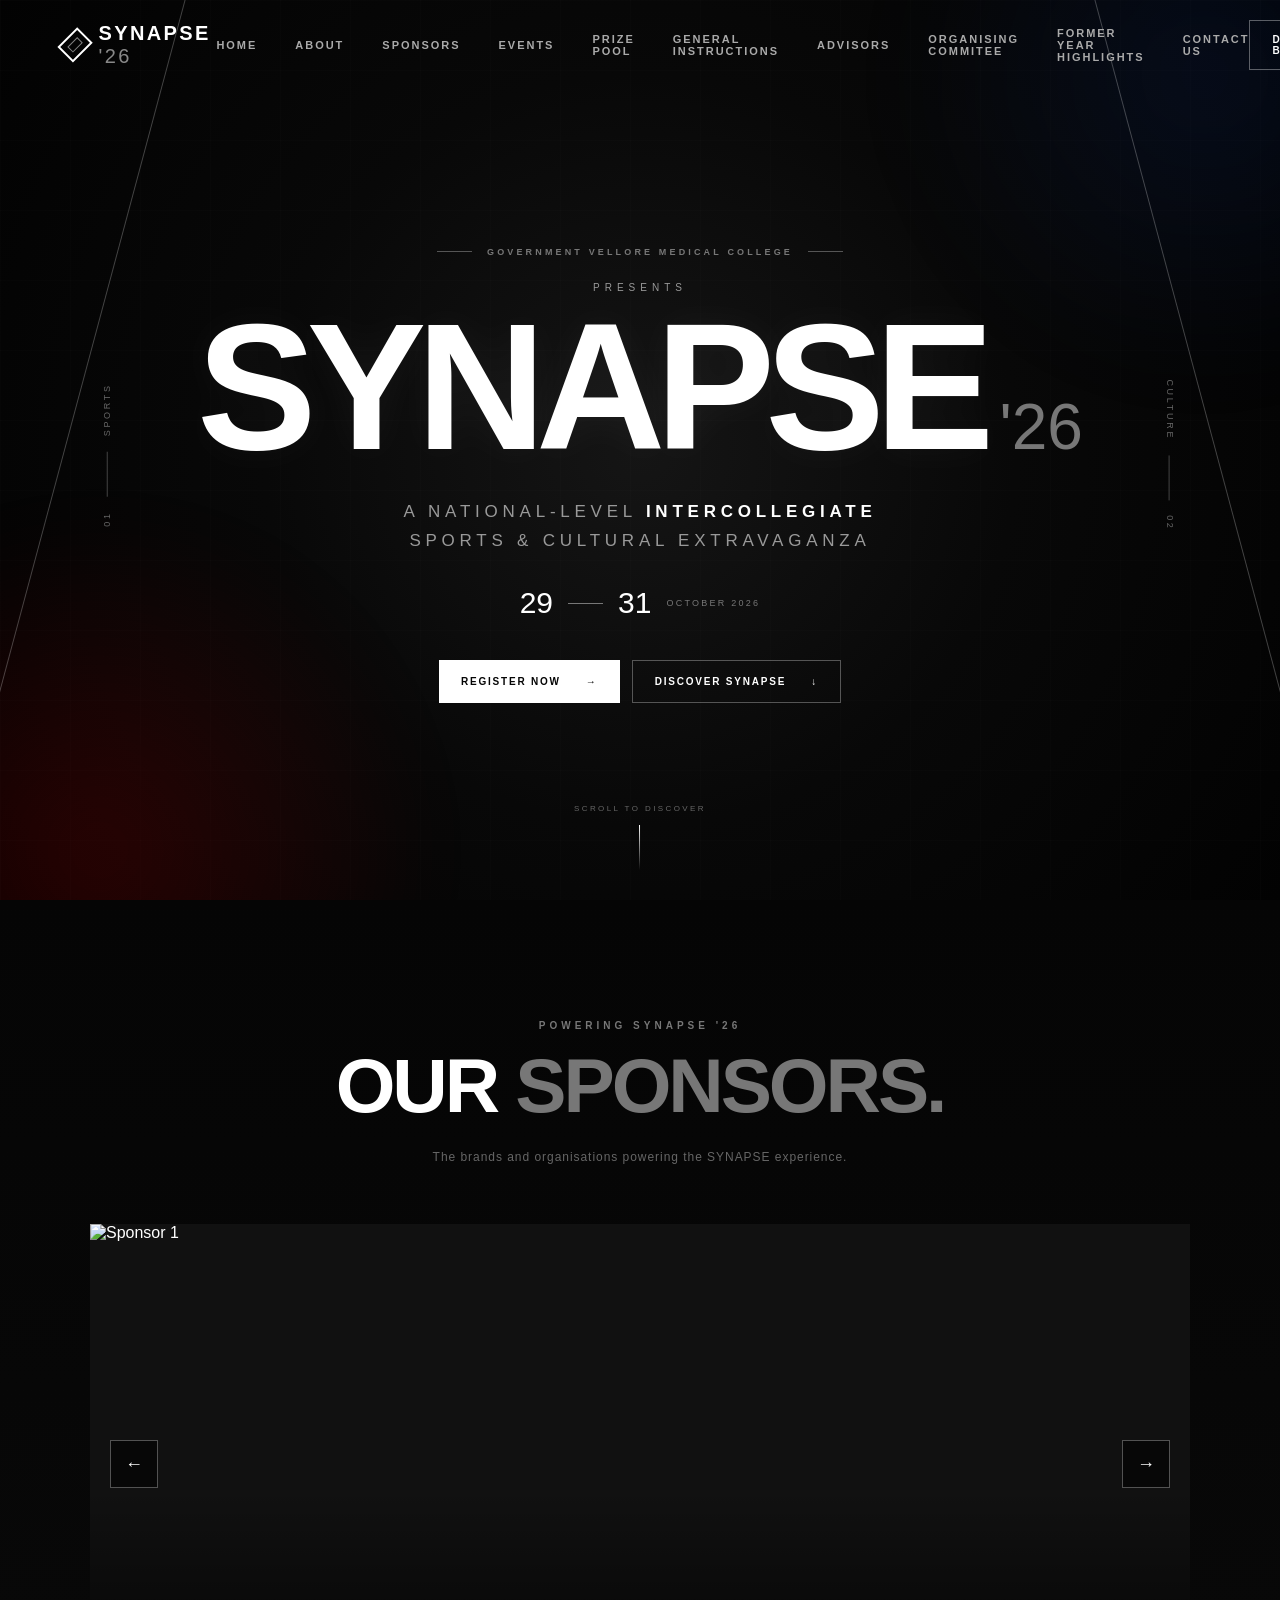
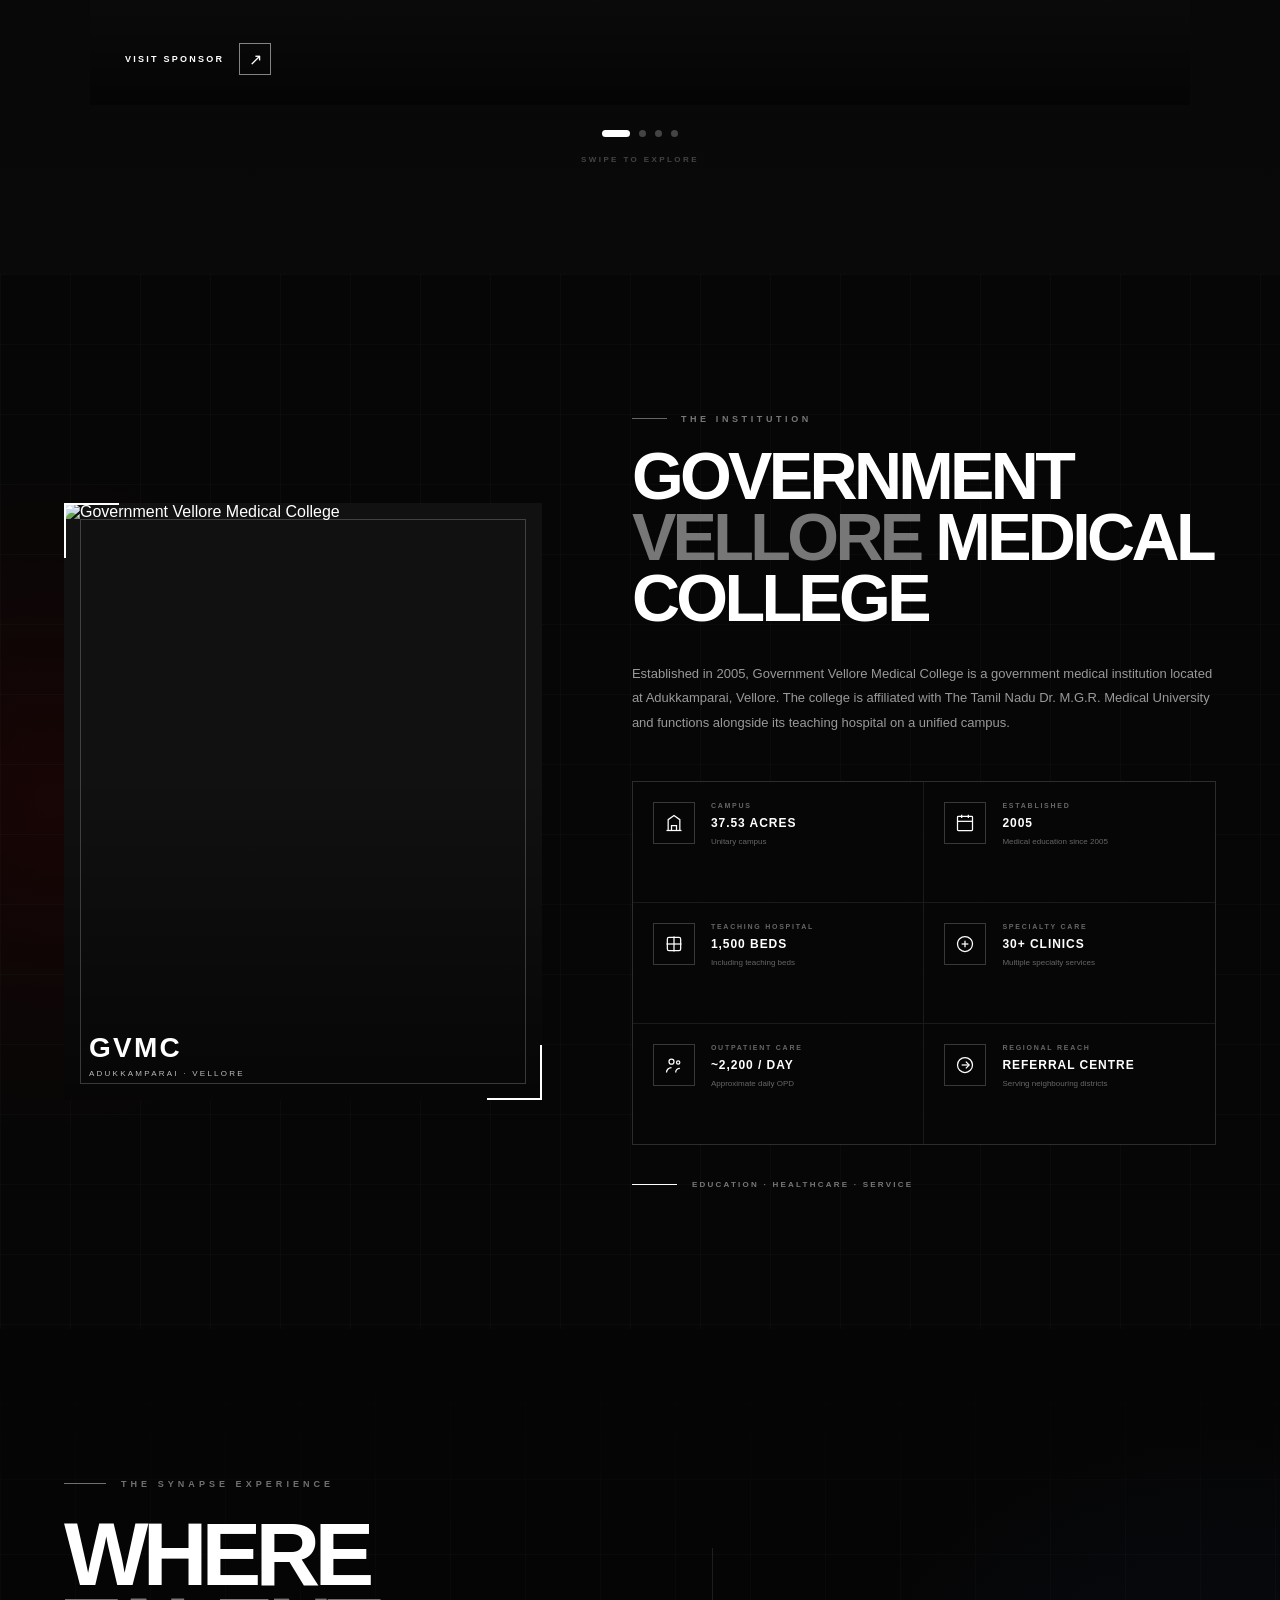
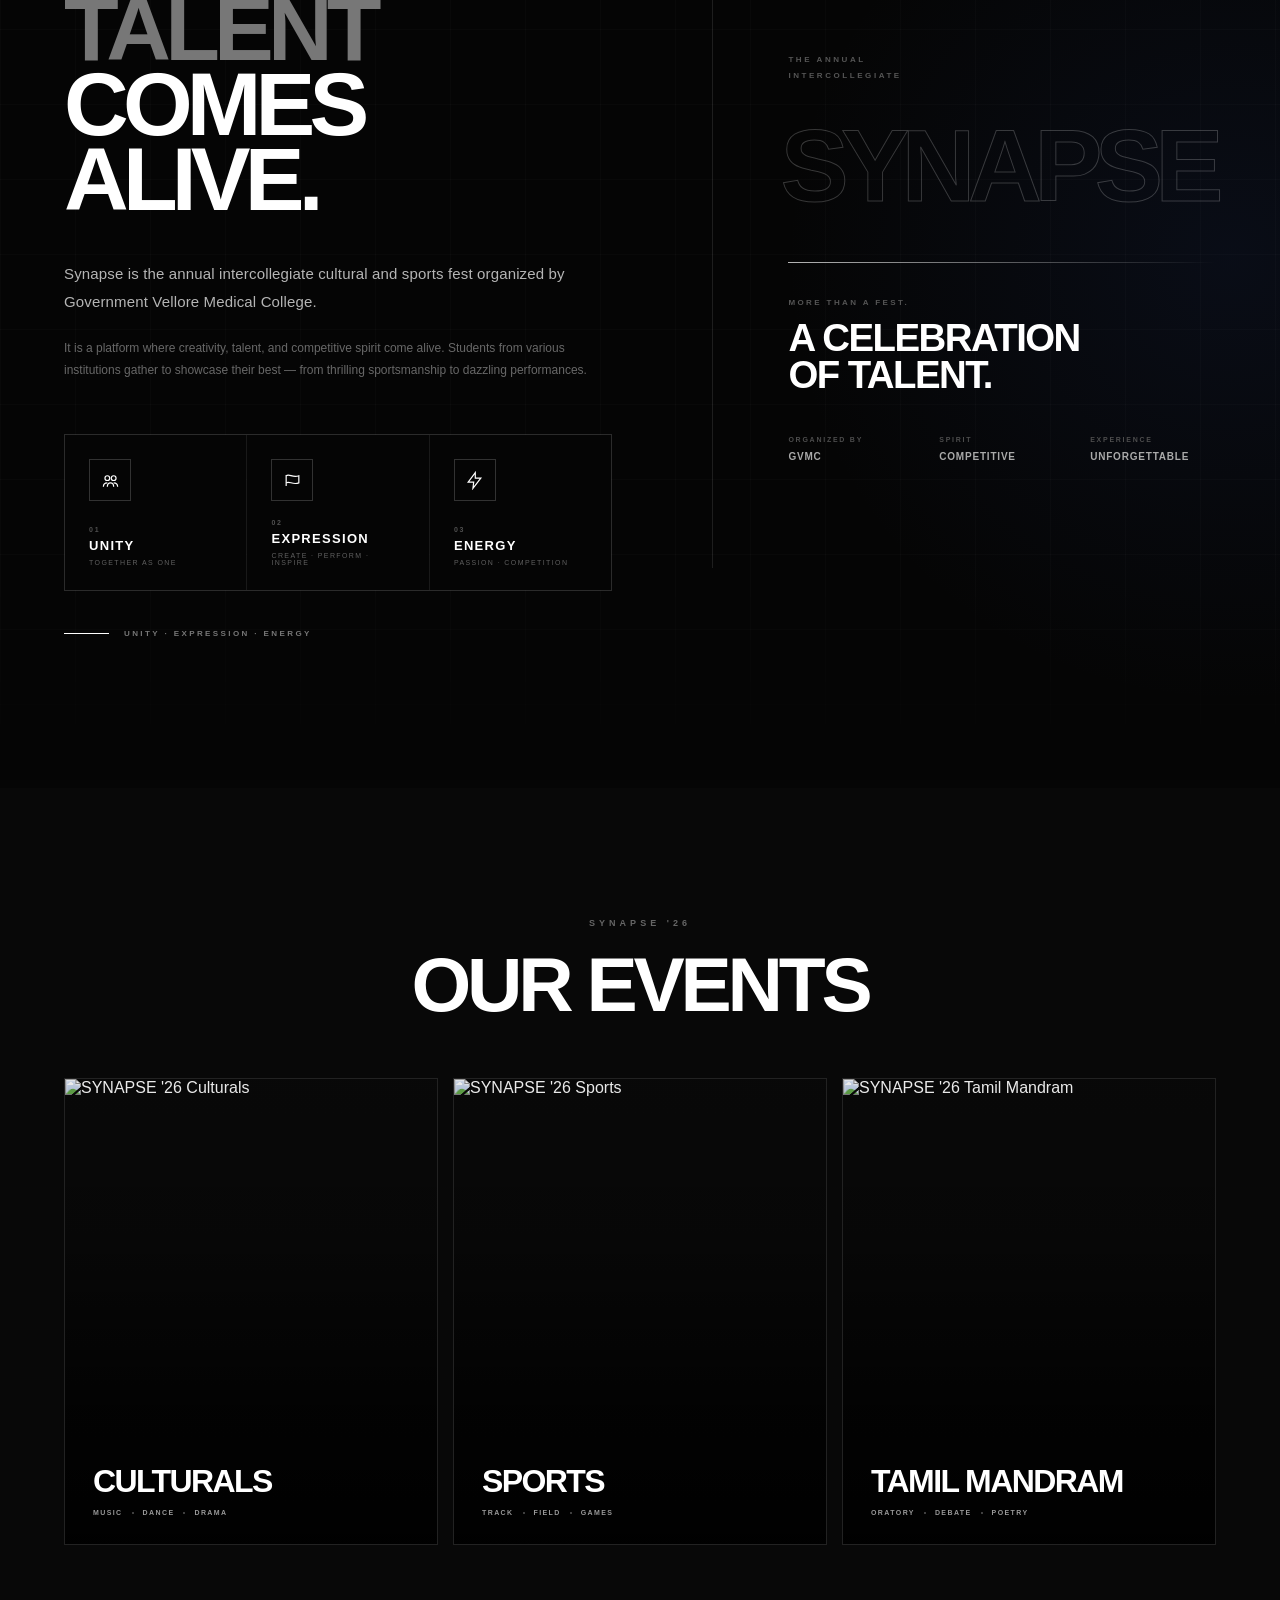
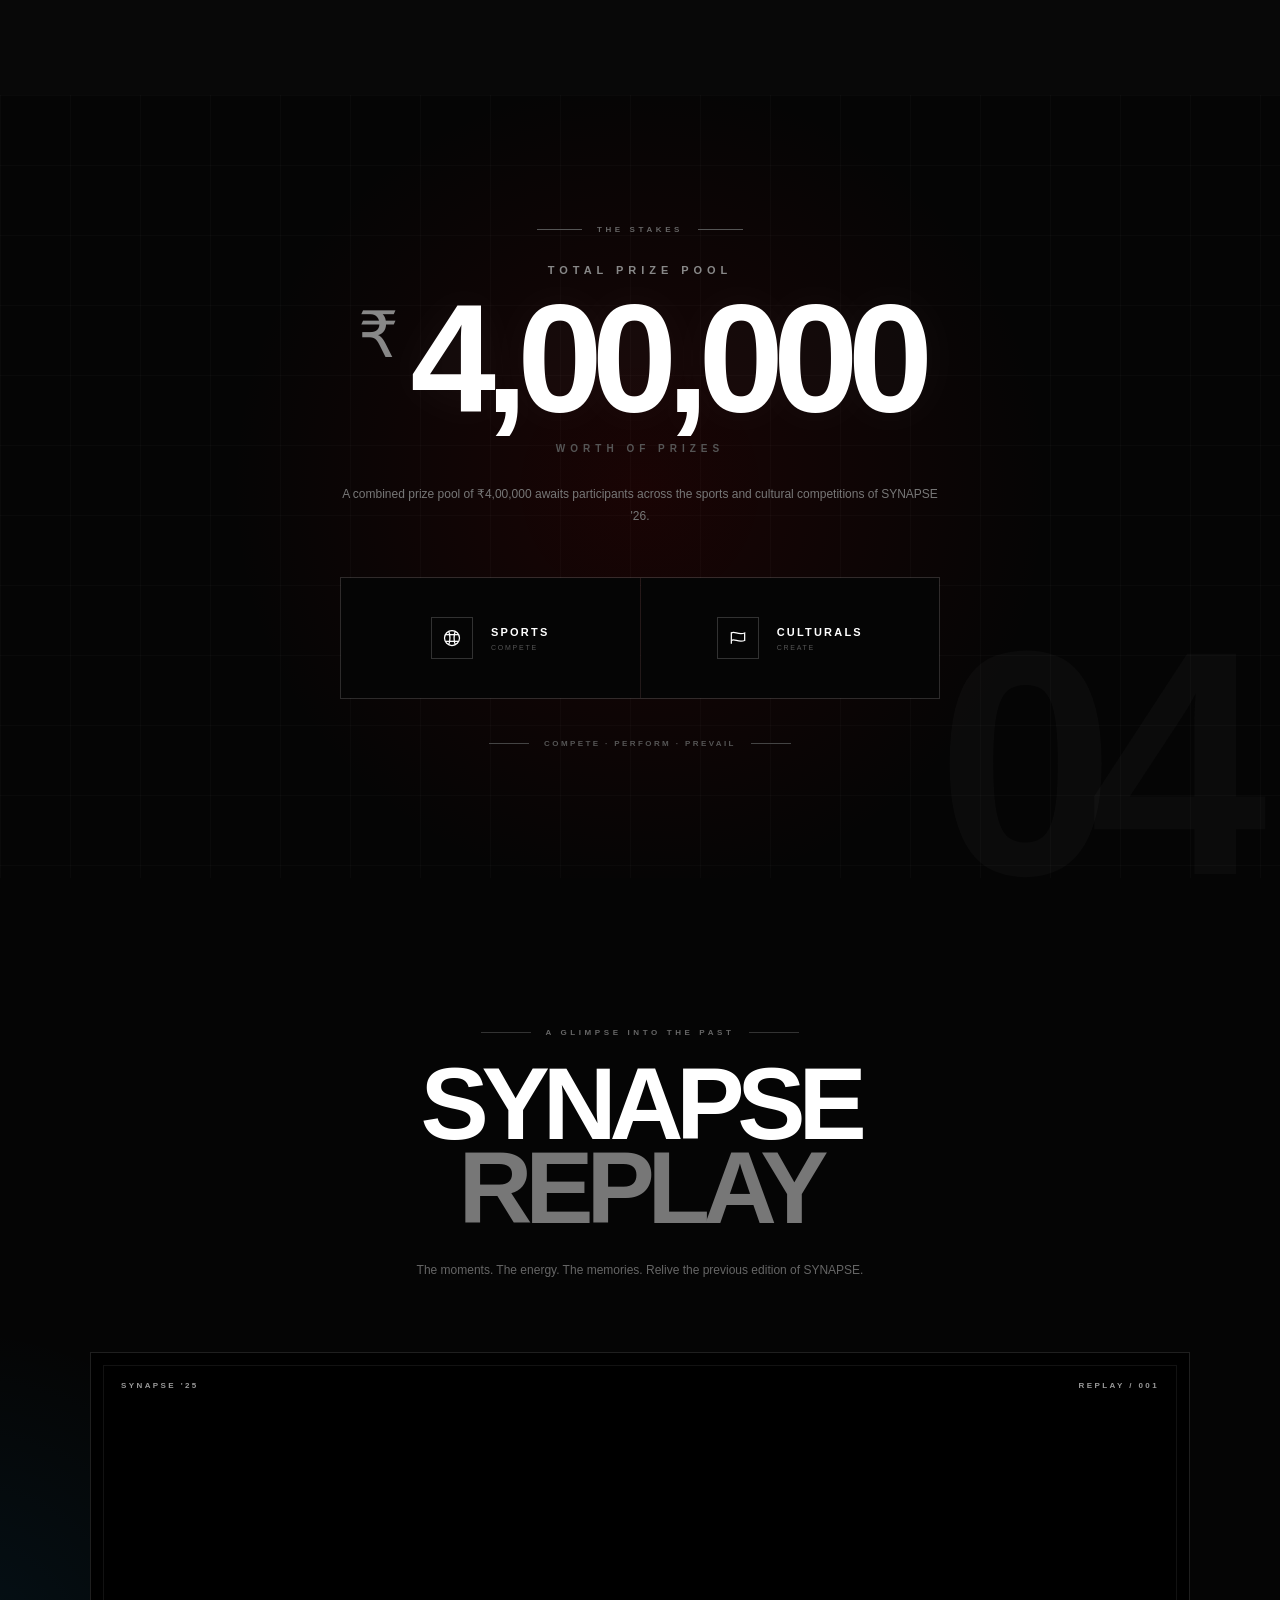
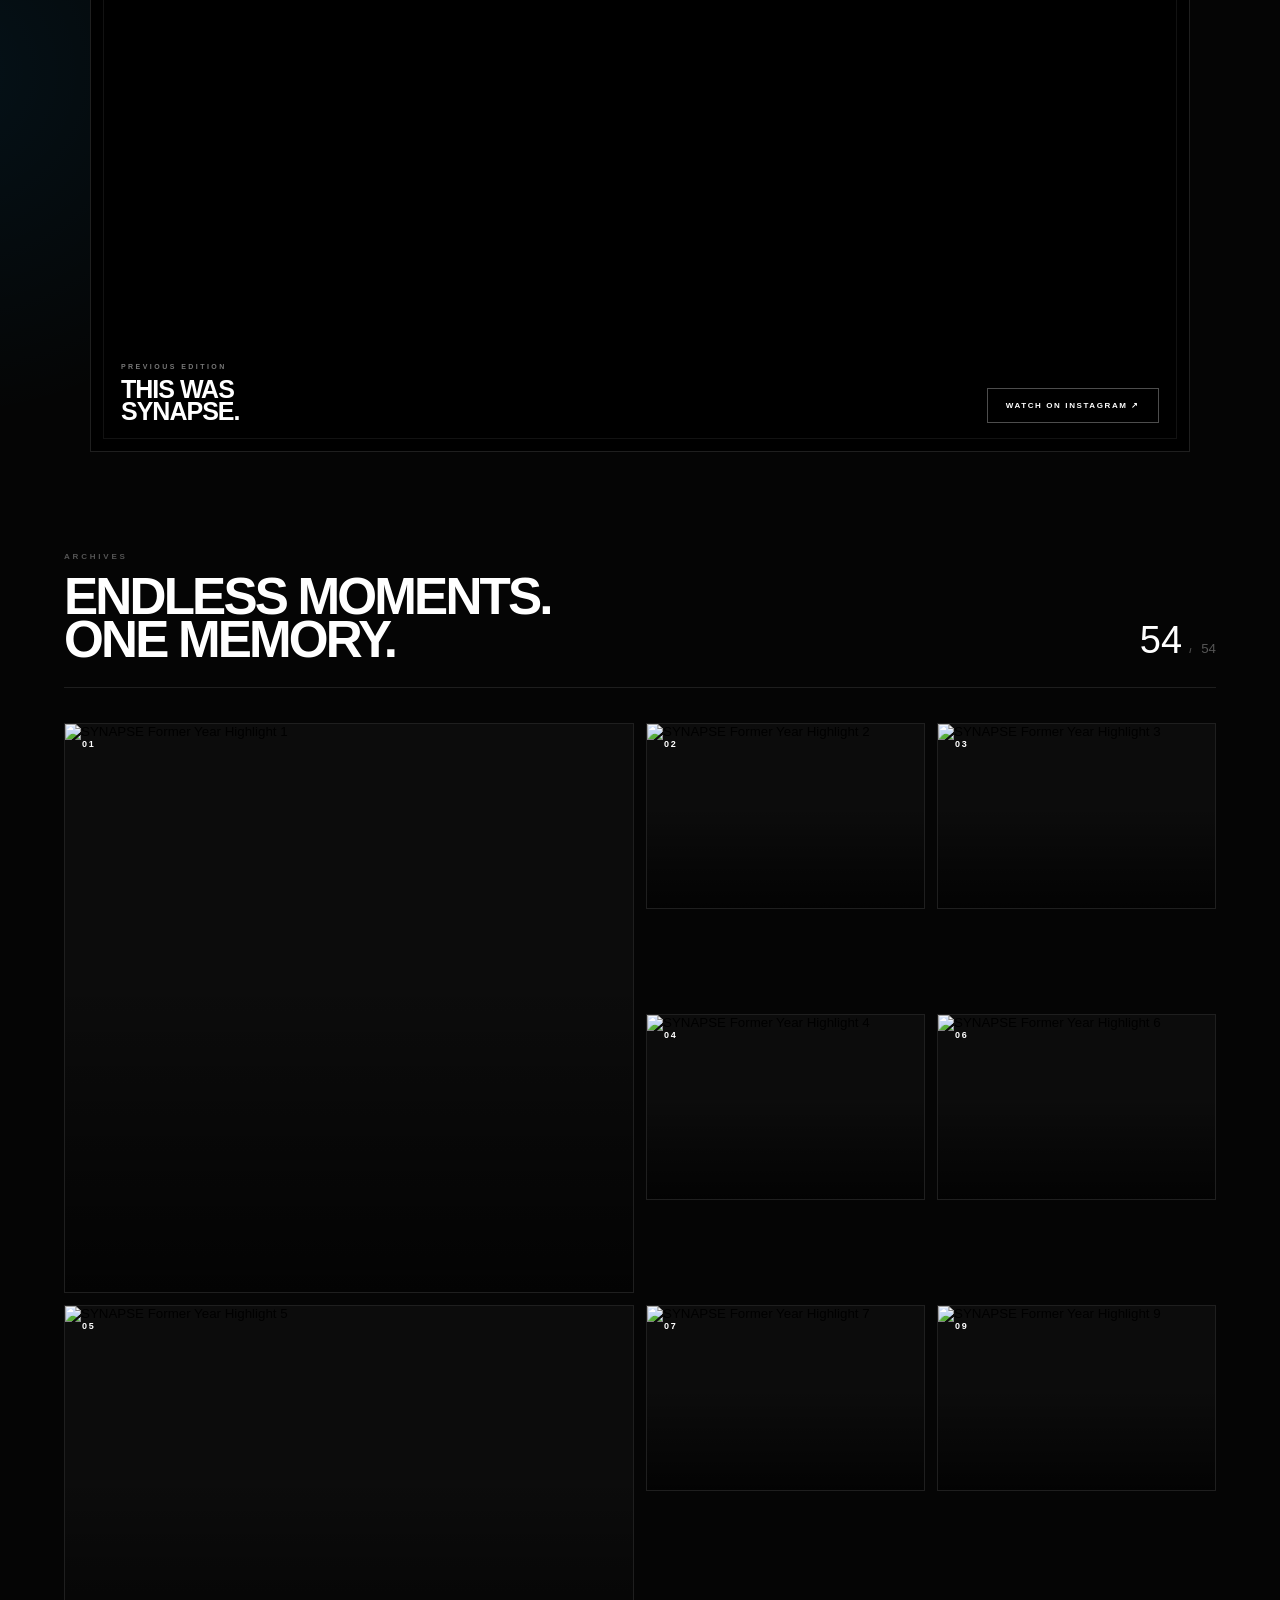
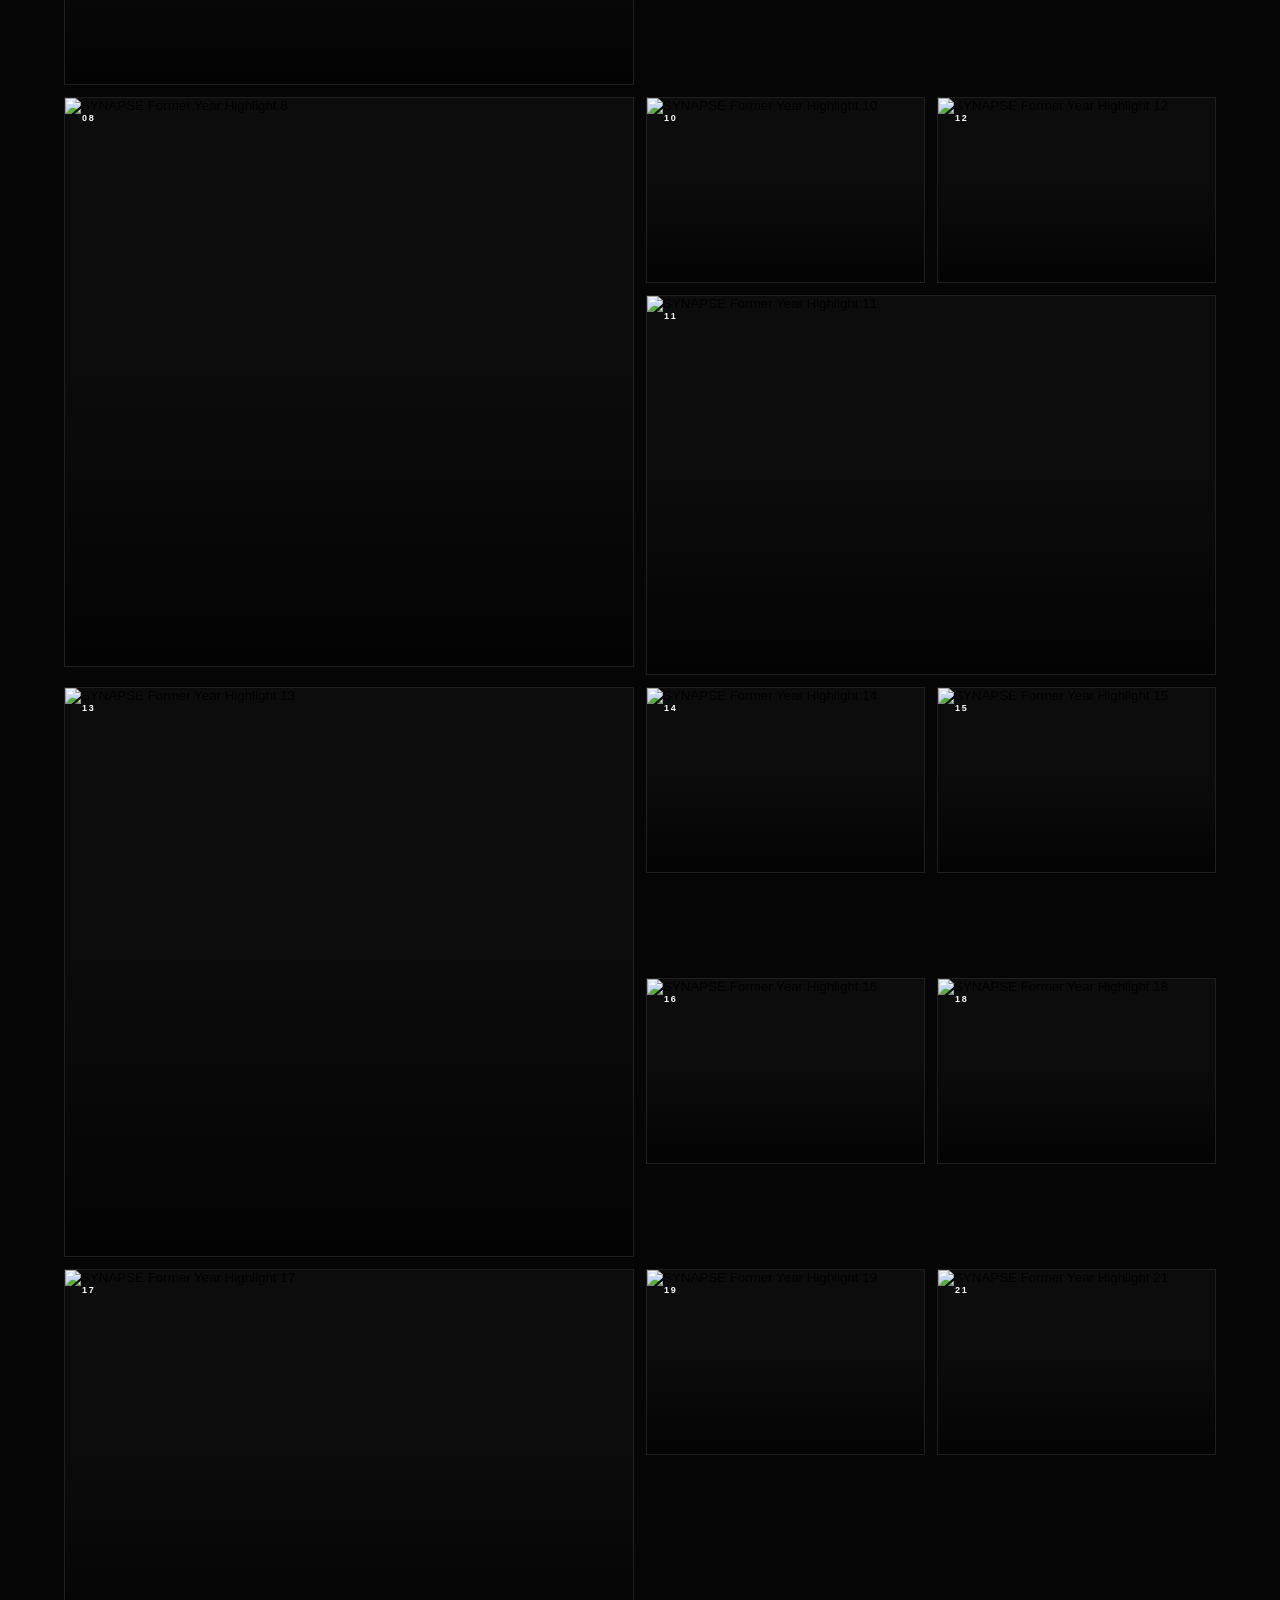
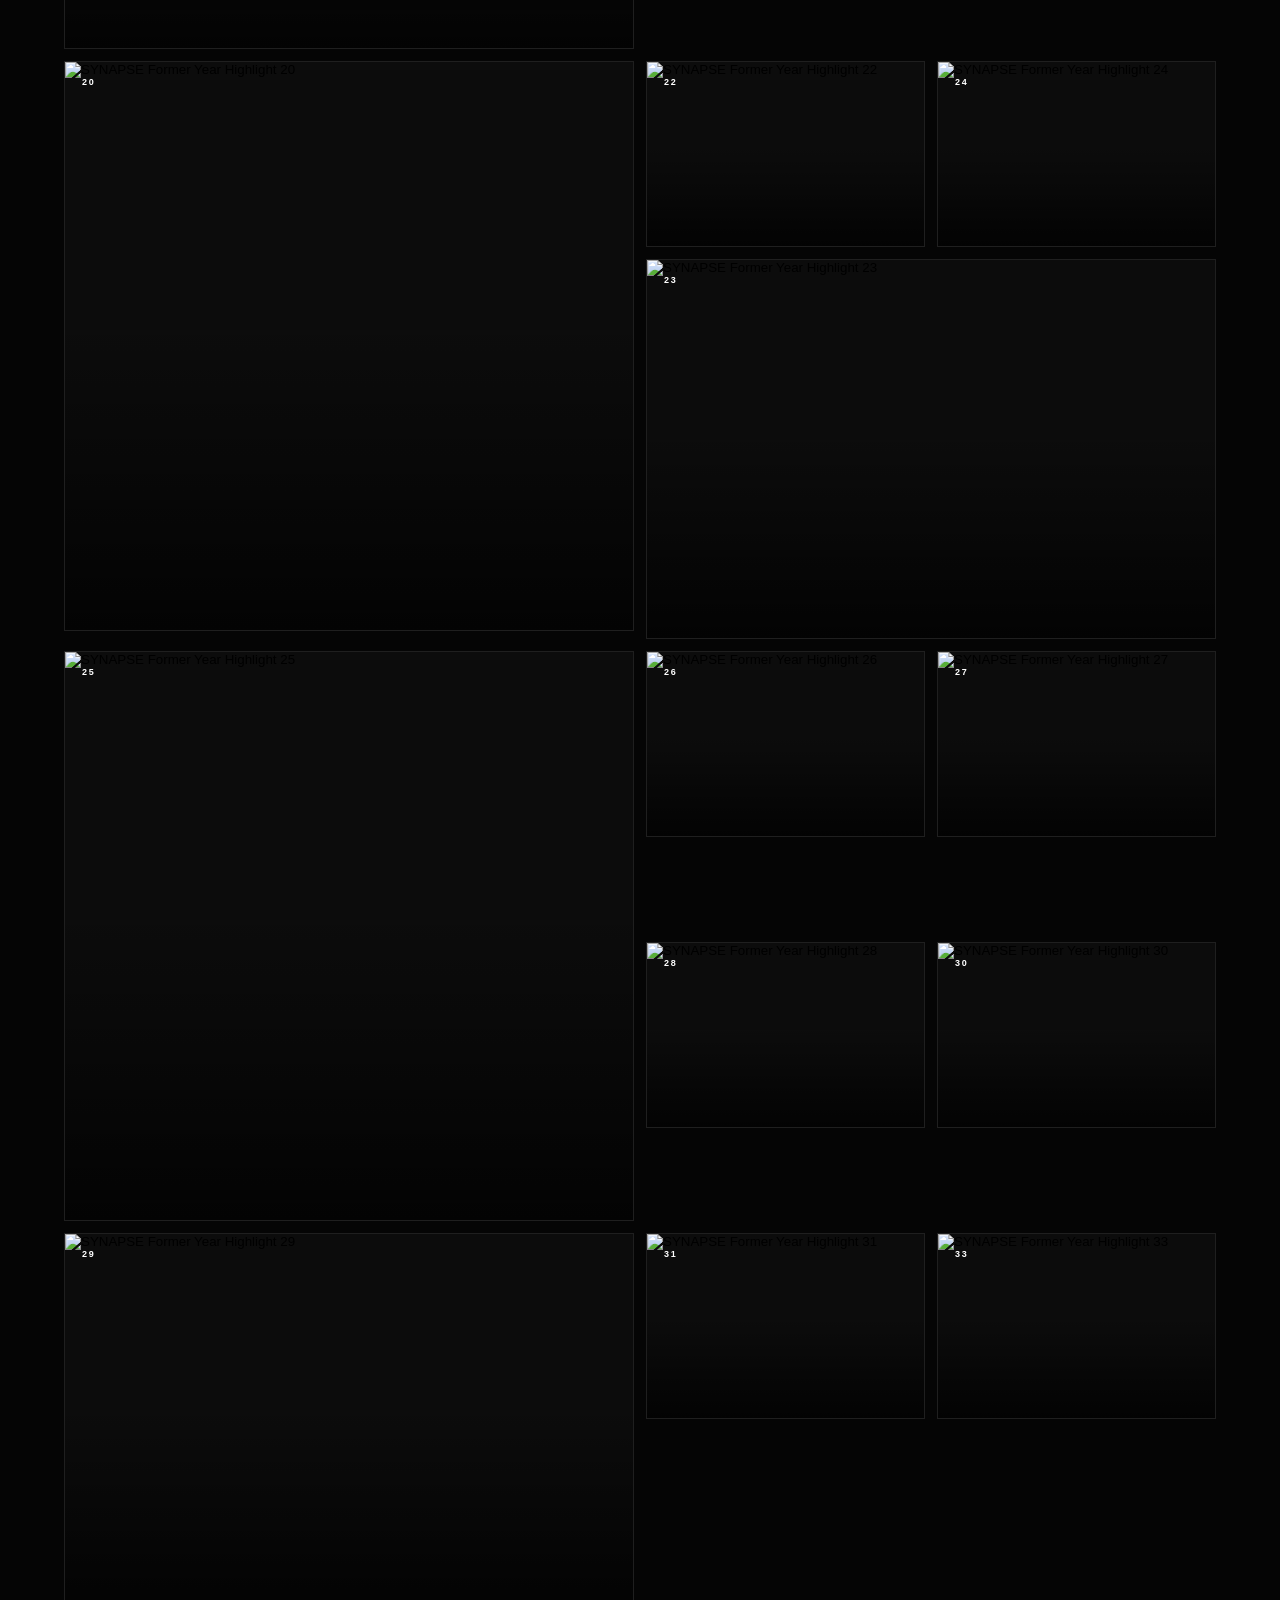
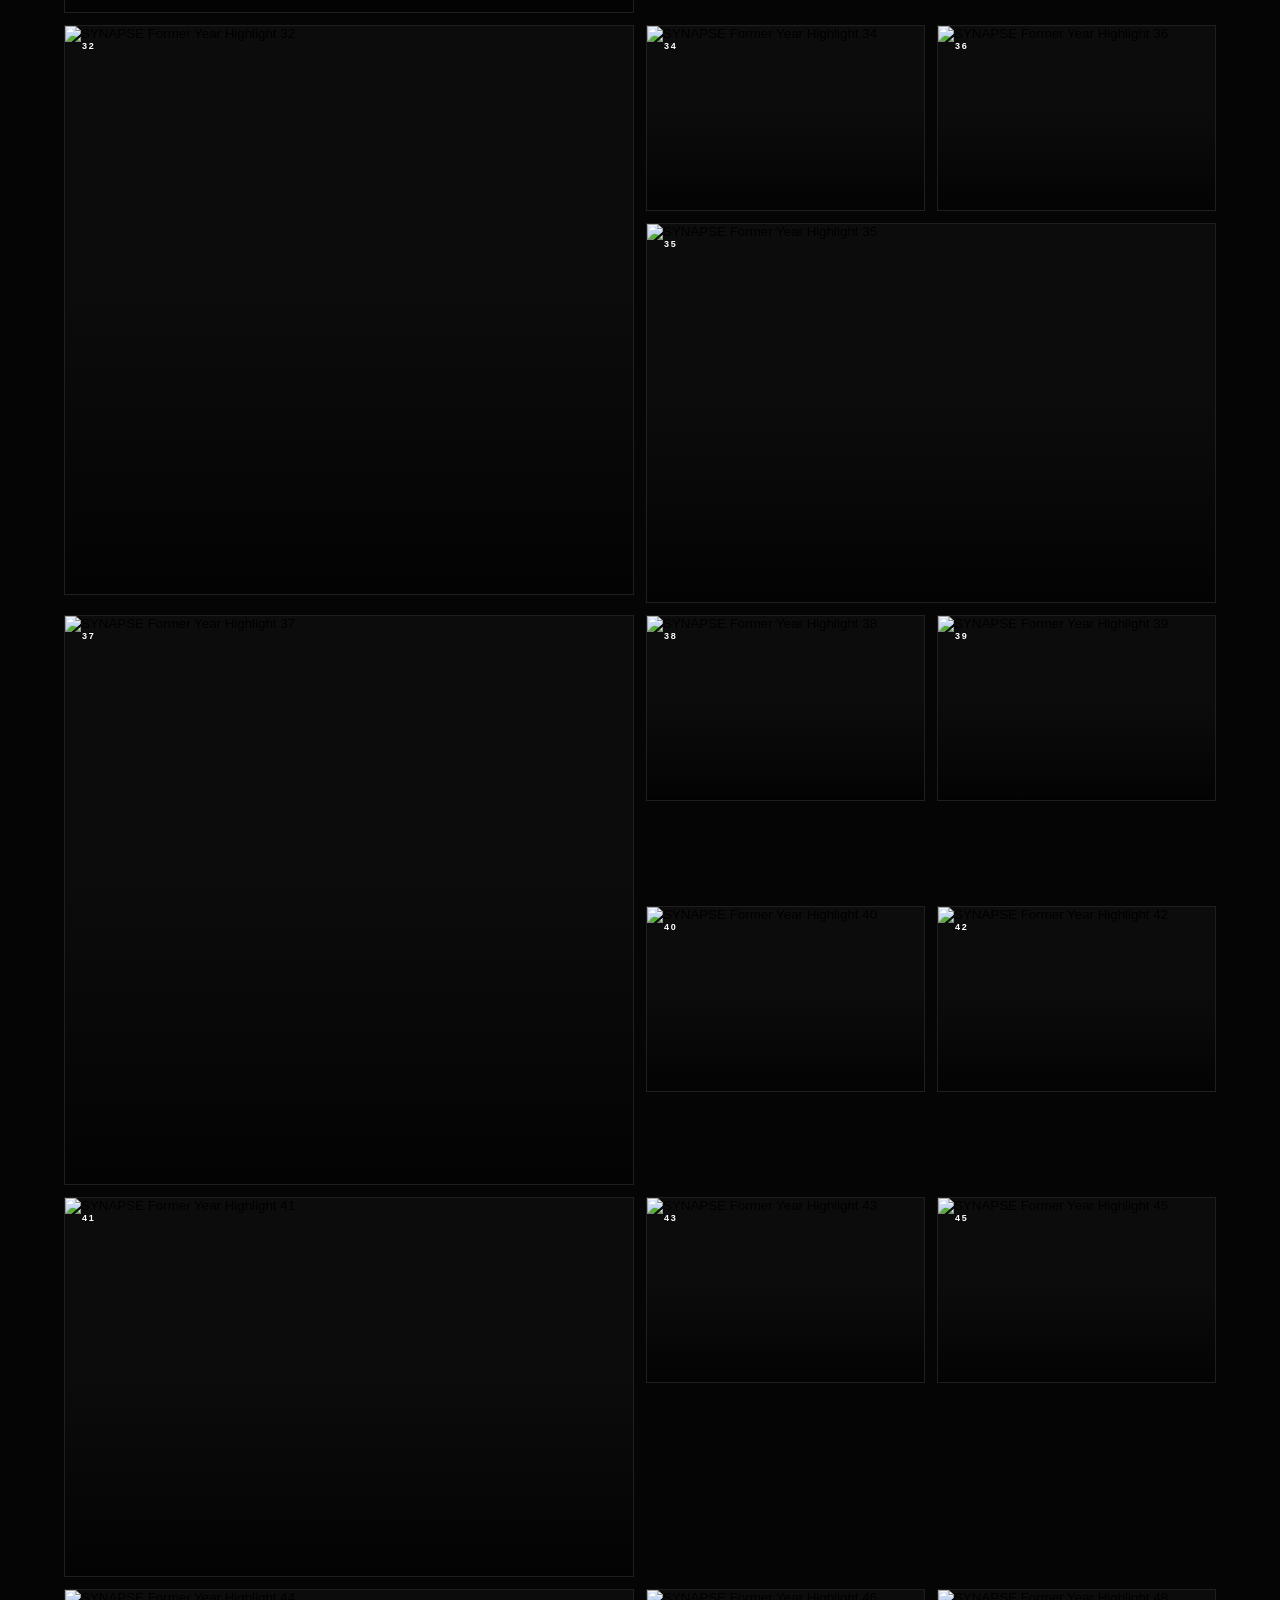
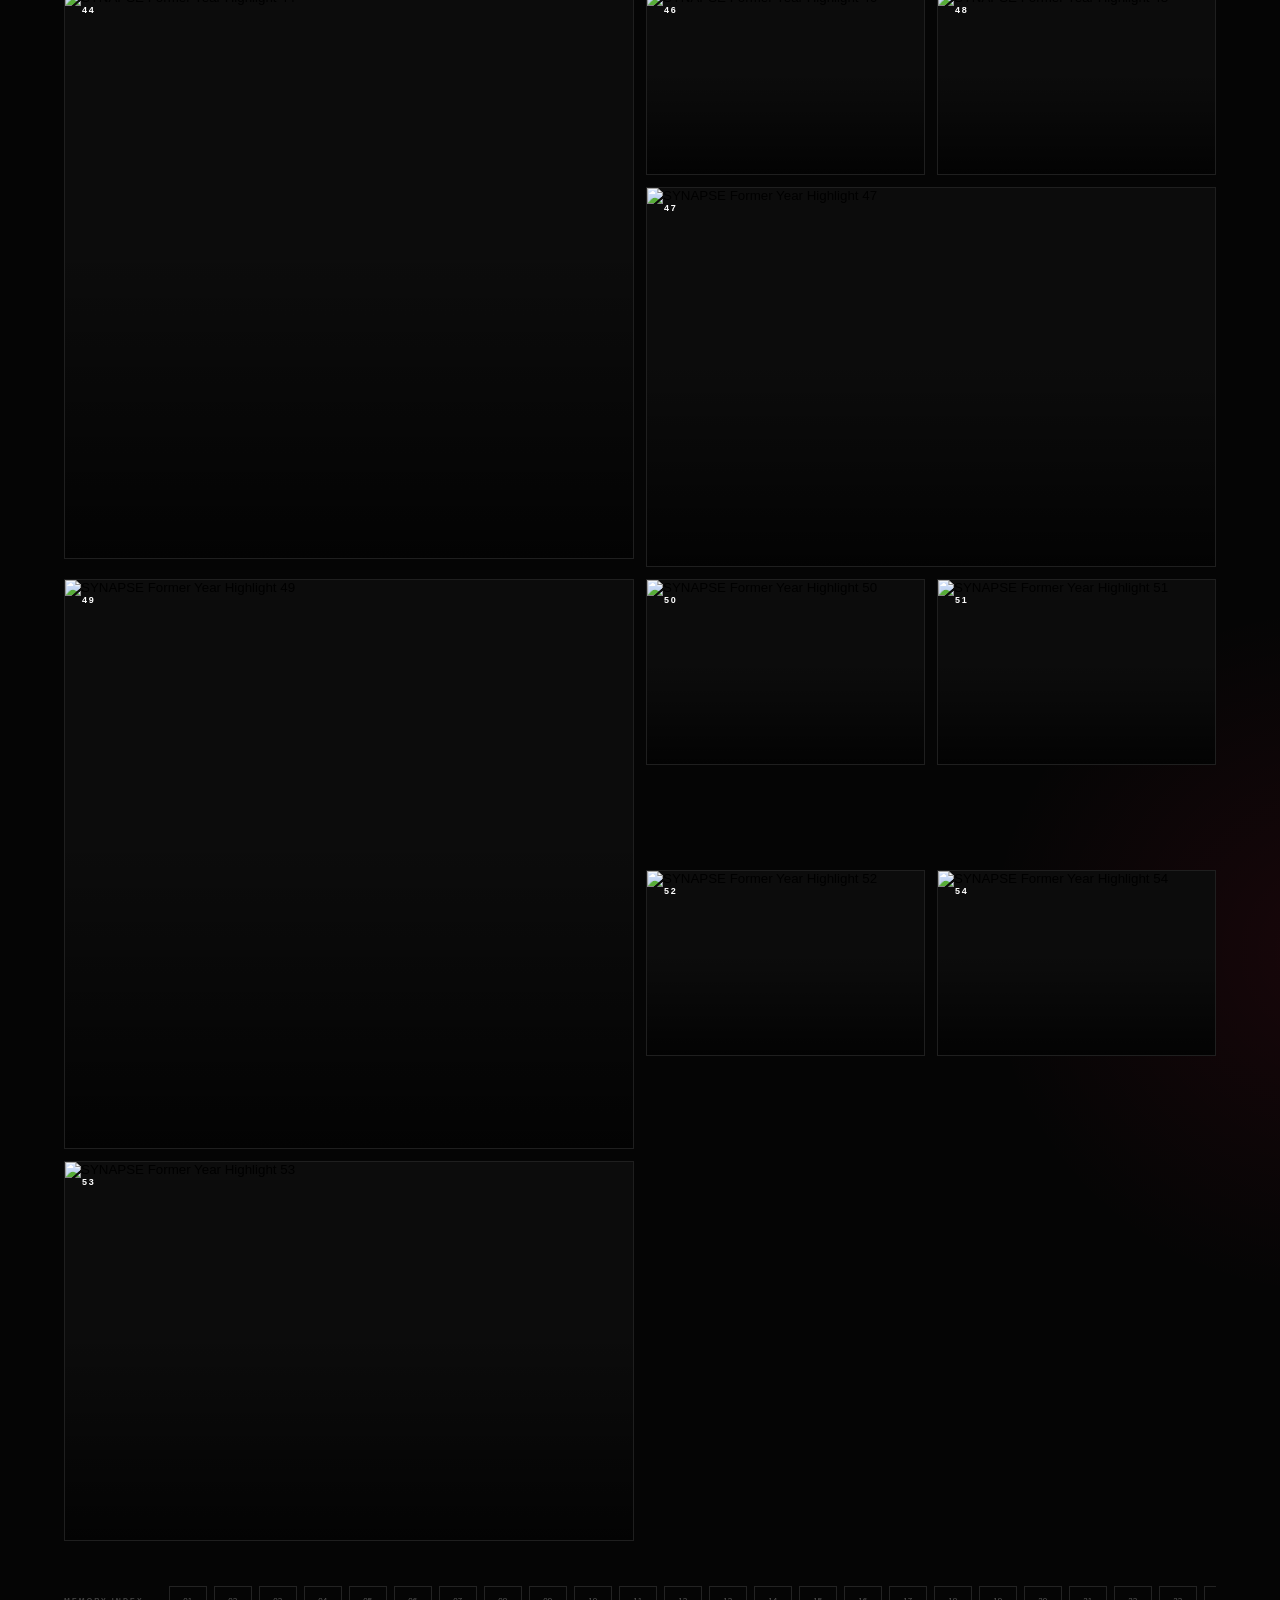
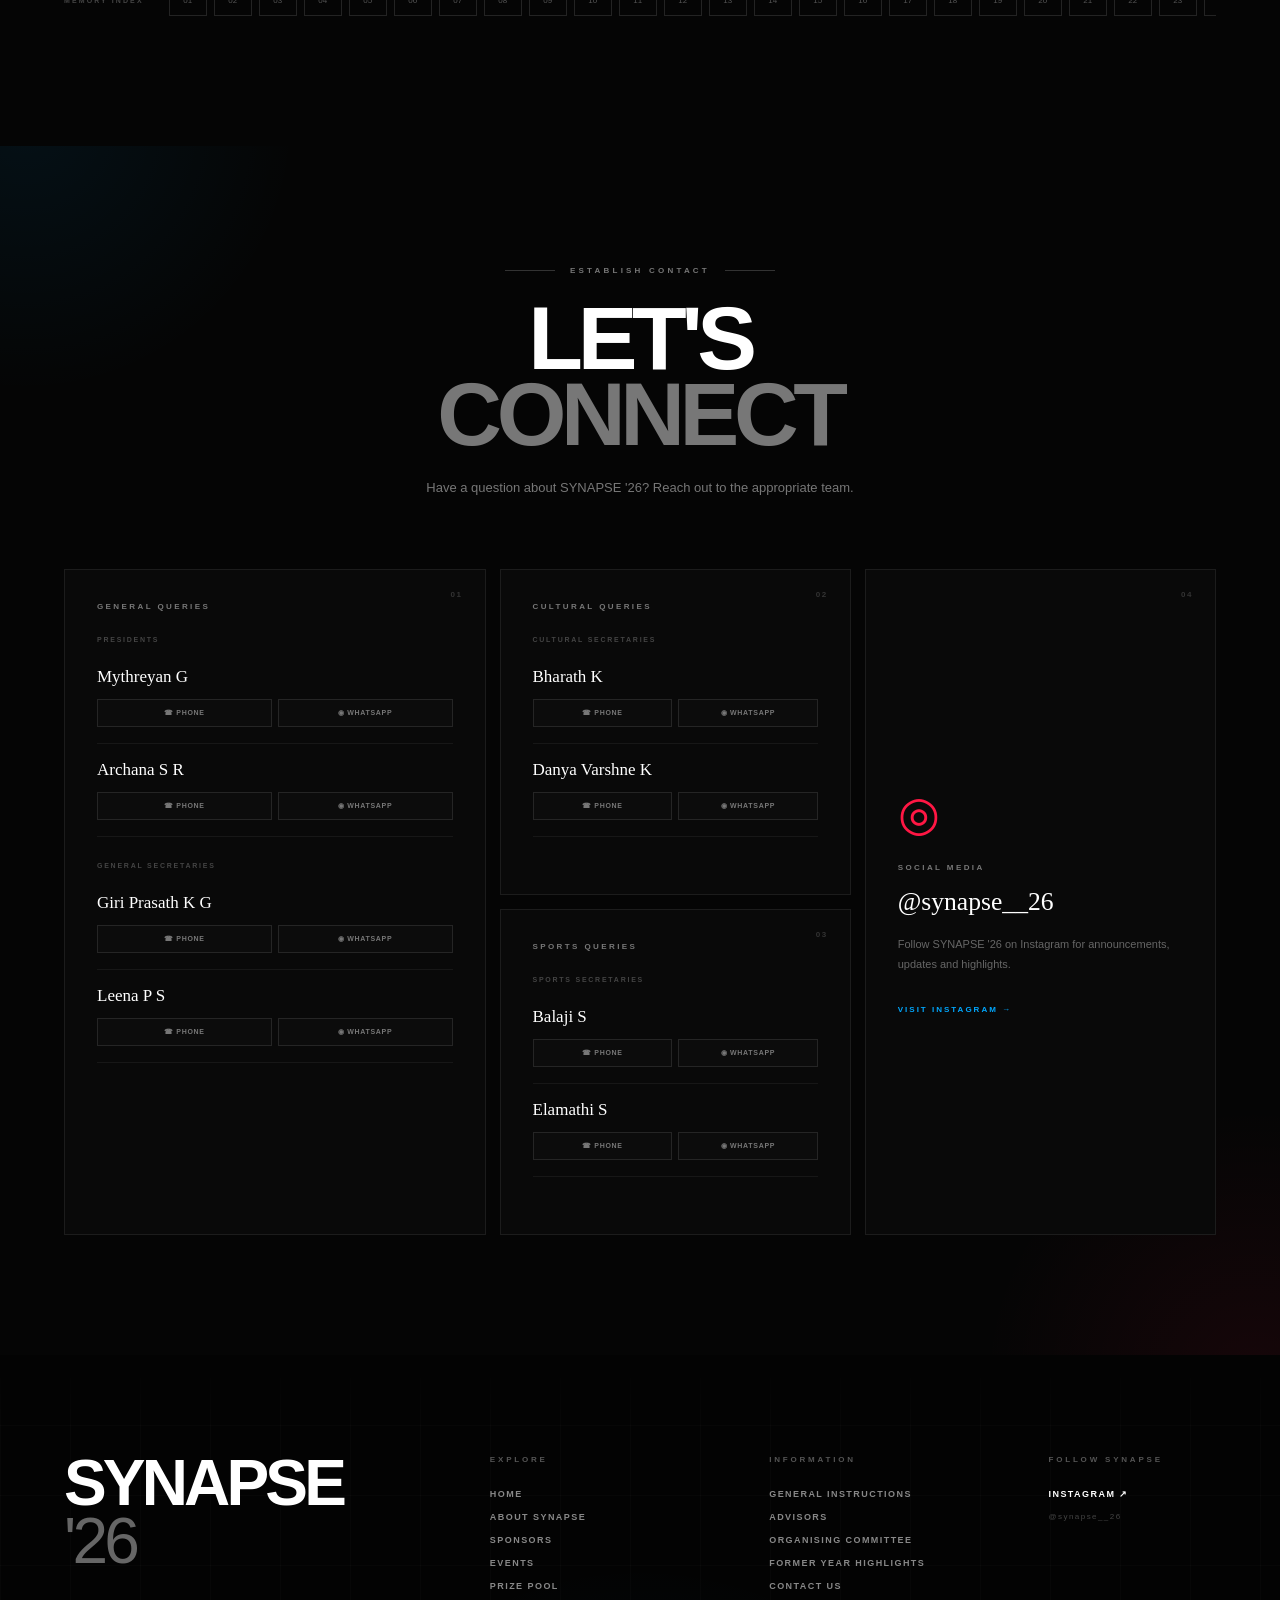
==== commit dc64fa9d: "Add files via upload" ====
--- a/index.html
+++ b/index.html
@@ -1821,13 +1821,13 @@
 
         <div class="memory-counter">
 
-            <strong id="currentMemory">01</strong>
-
-            <span>/</span>
-
-            <small>31</small>
-
-        </div>
+    <strong id="currentMemory">01</strong>
+
+    <span>/</span>
+
+    <small id="totalMemories">49</small>
+
+</div>
 
     </div>
 
@@ -1899,7 +1899,7 @@
             </span>
 
             <strong id="lightboxCounter">
-                01 / 31
+                01 / 49
             </strong>
 
         </div>
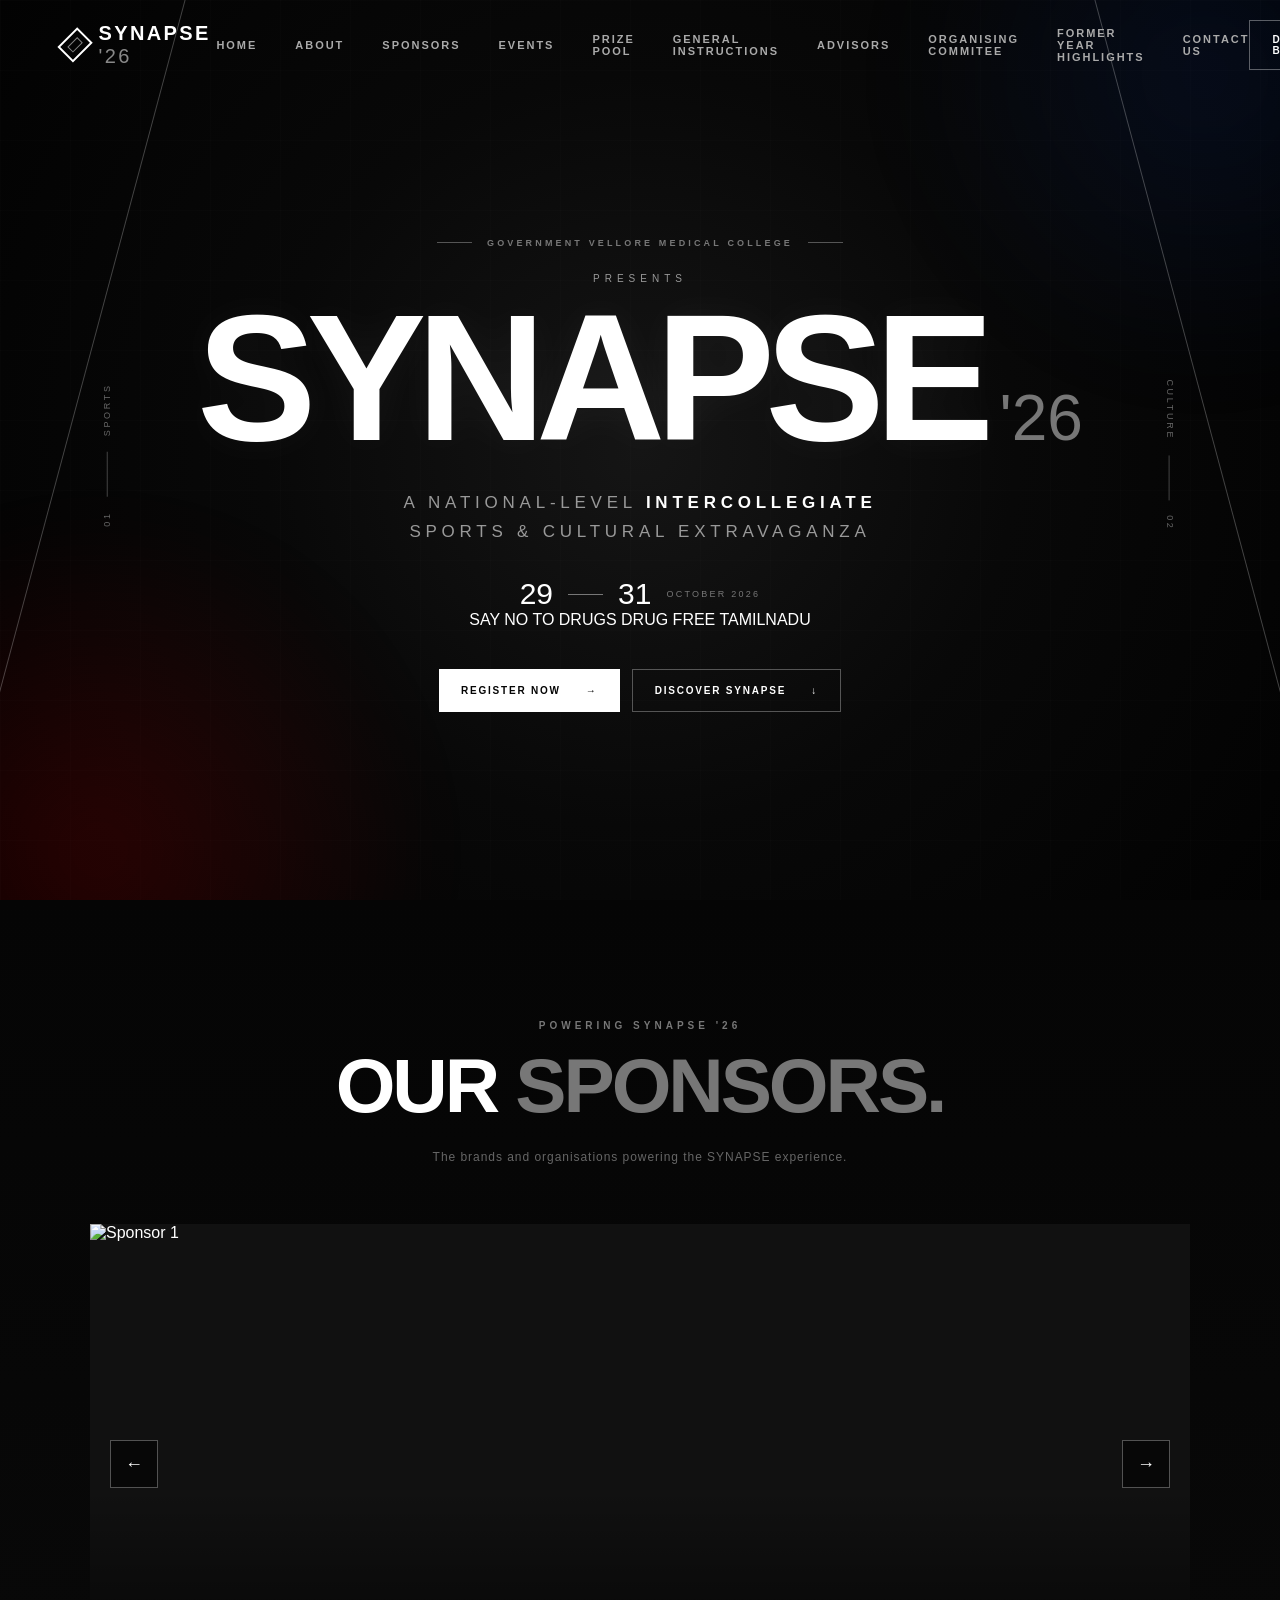
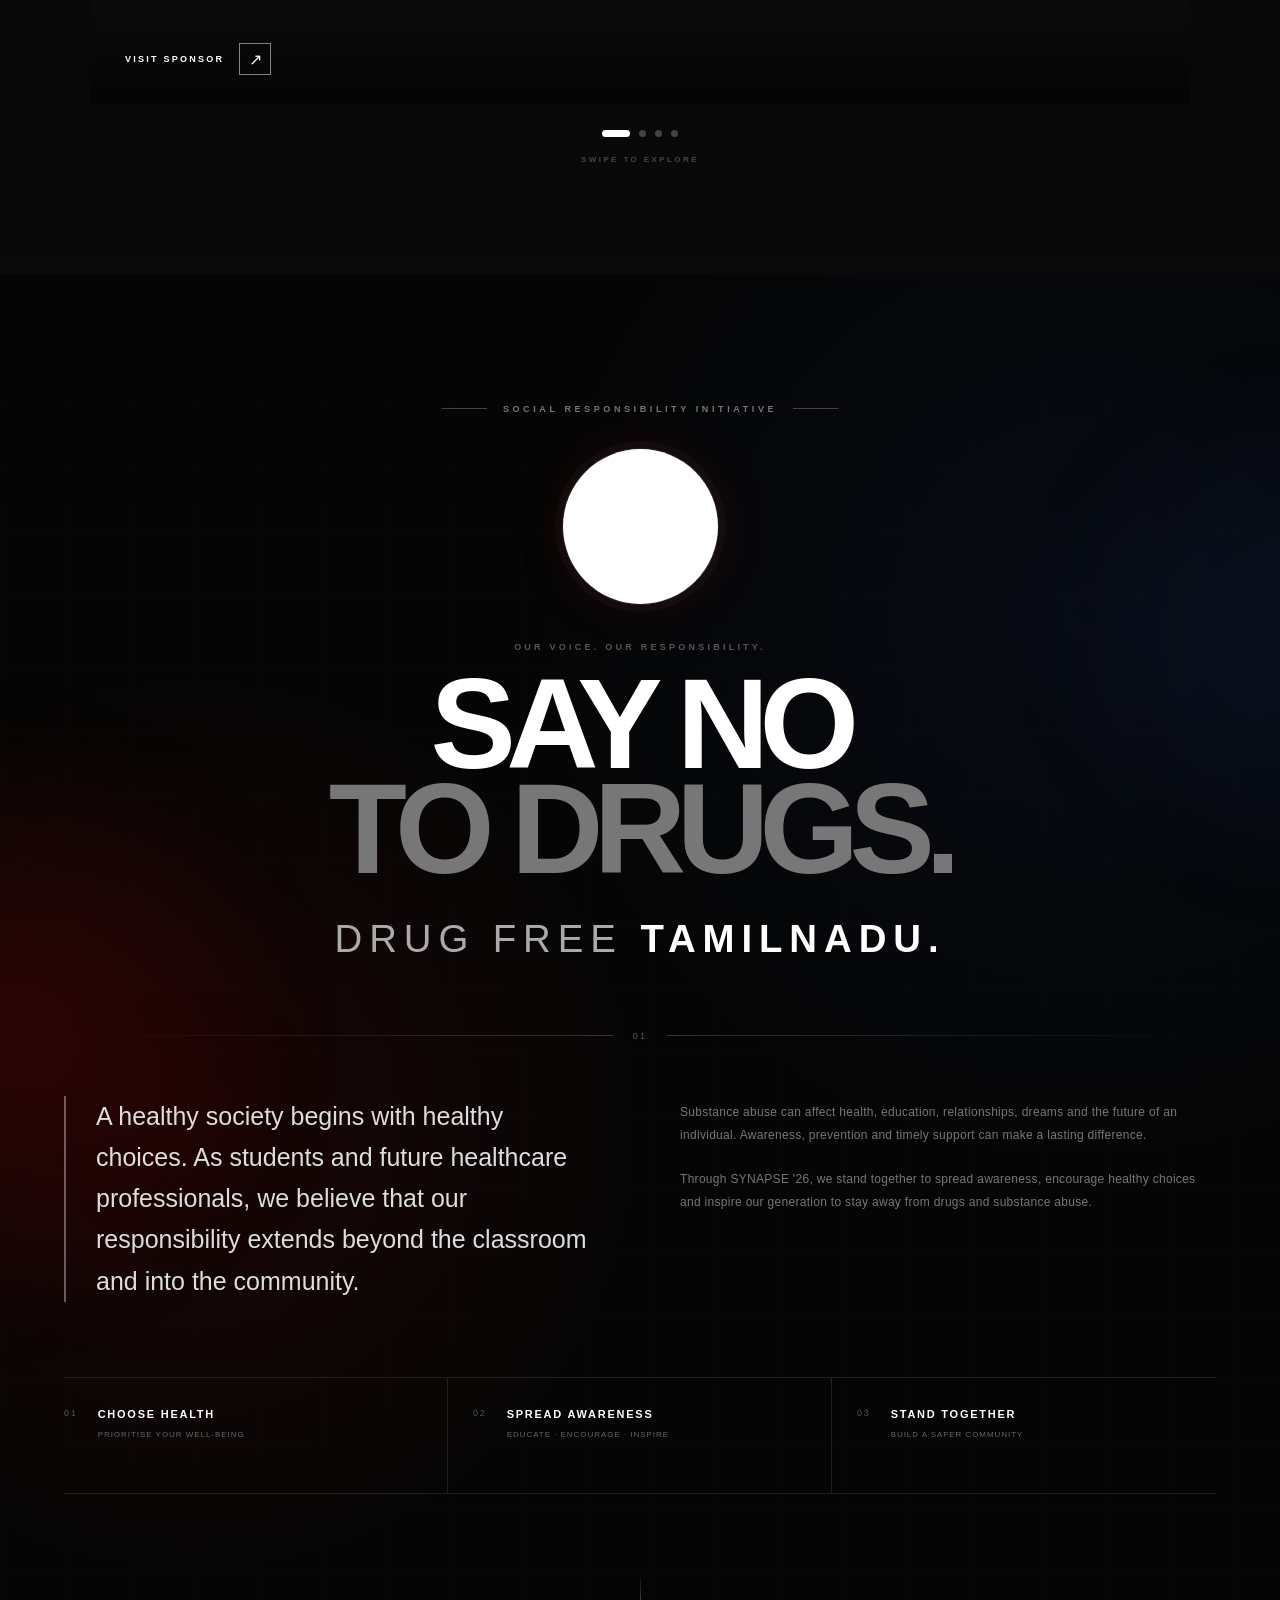
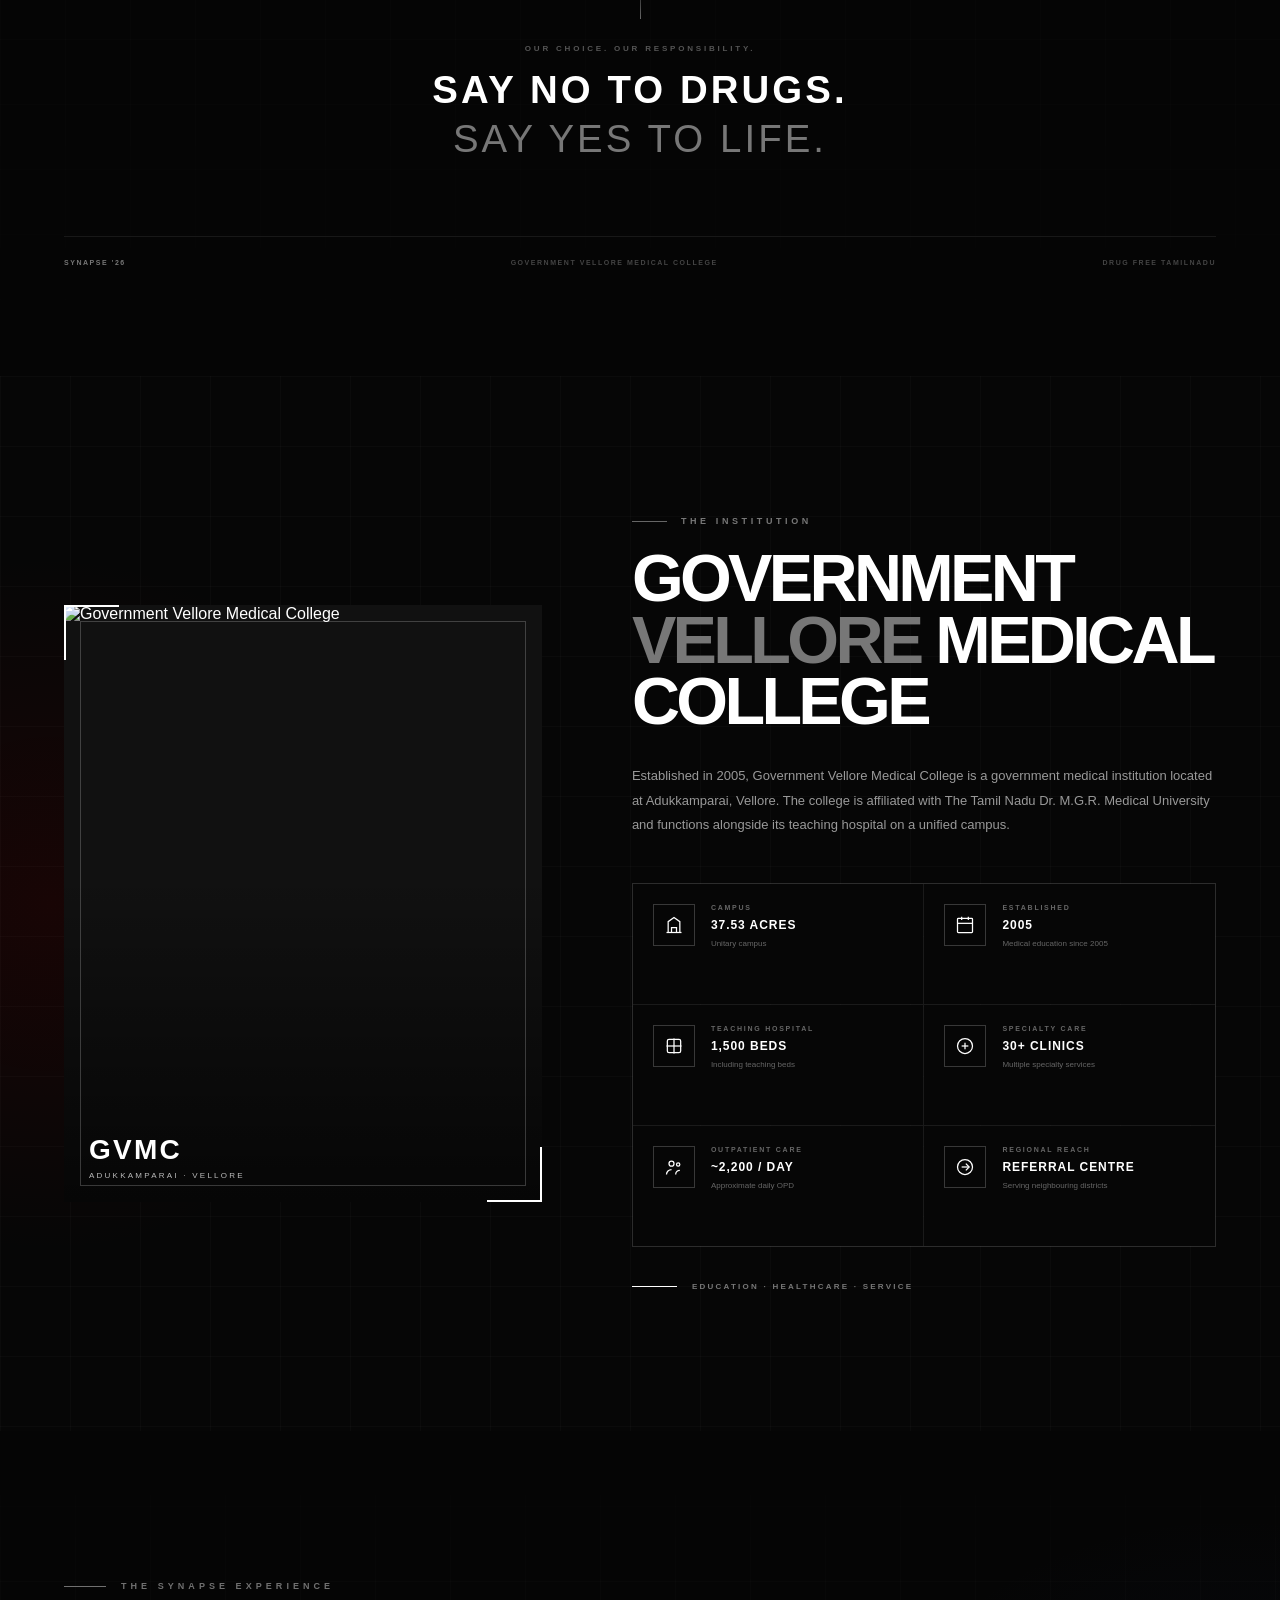
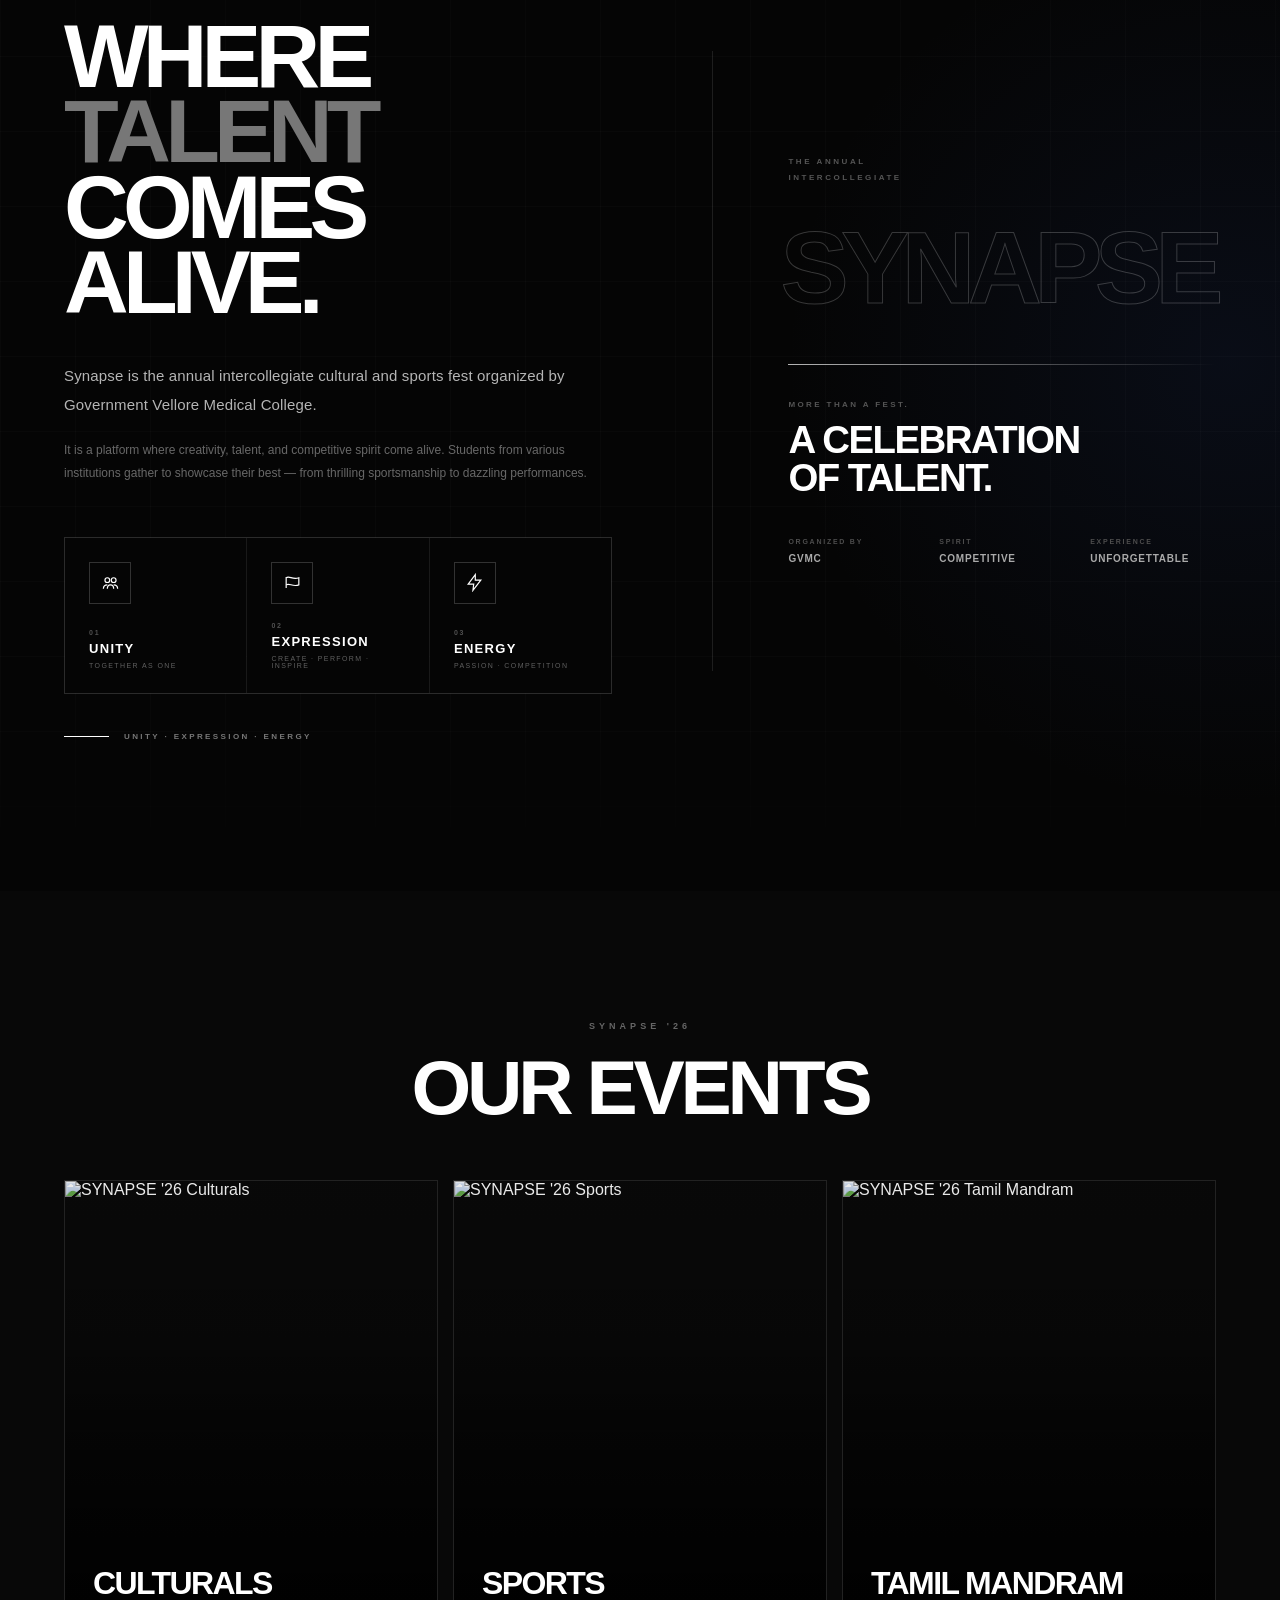
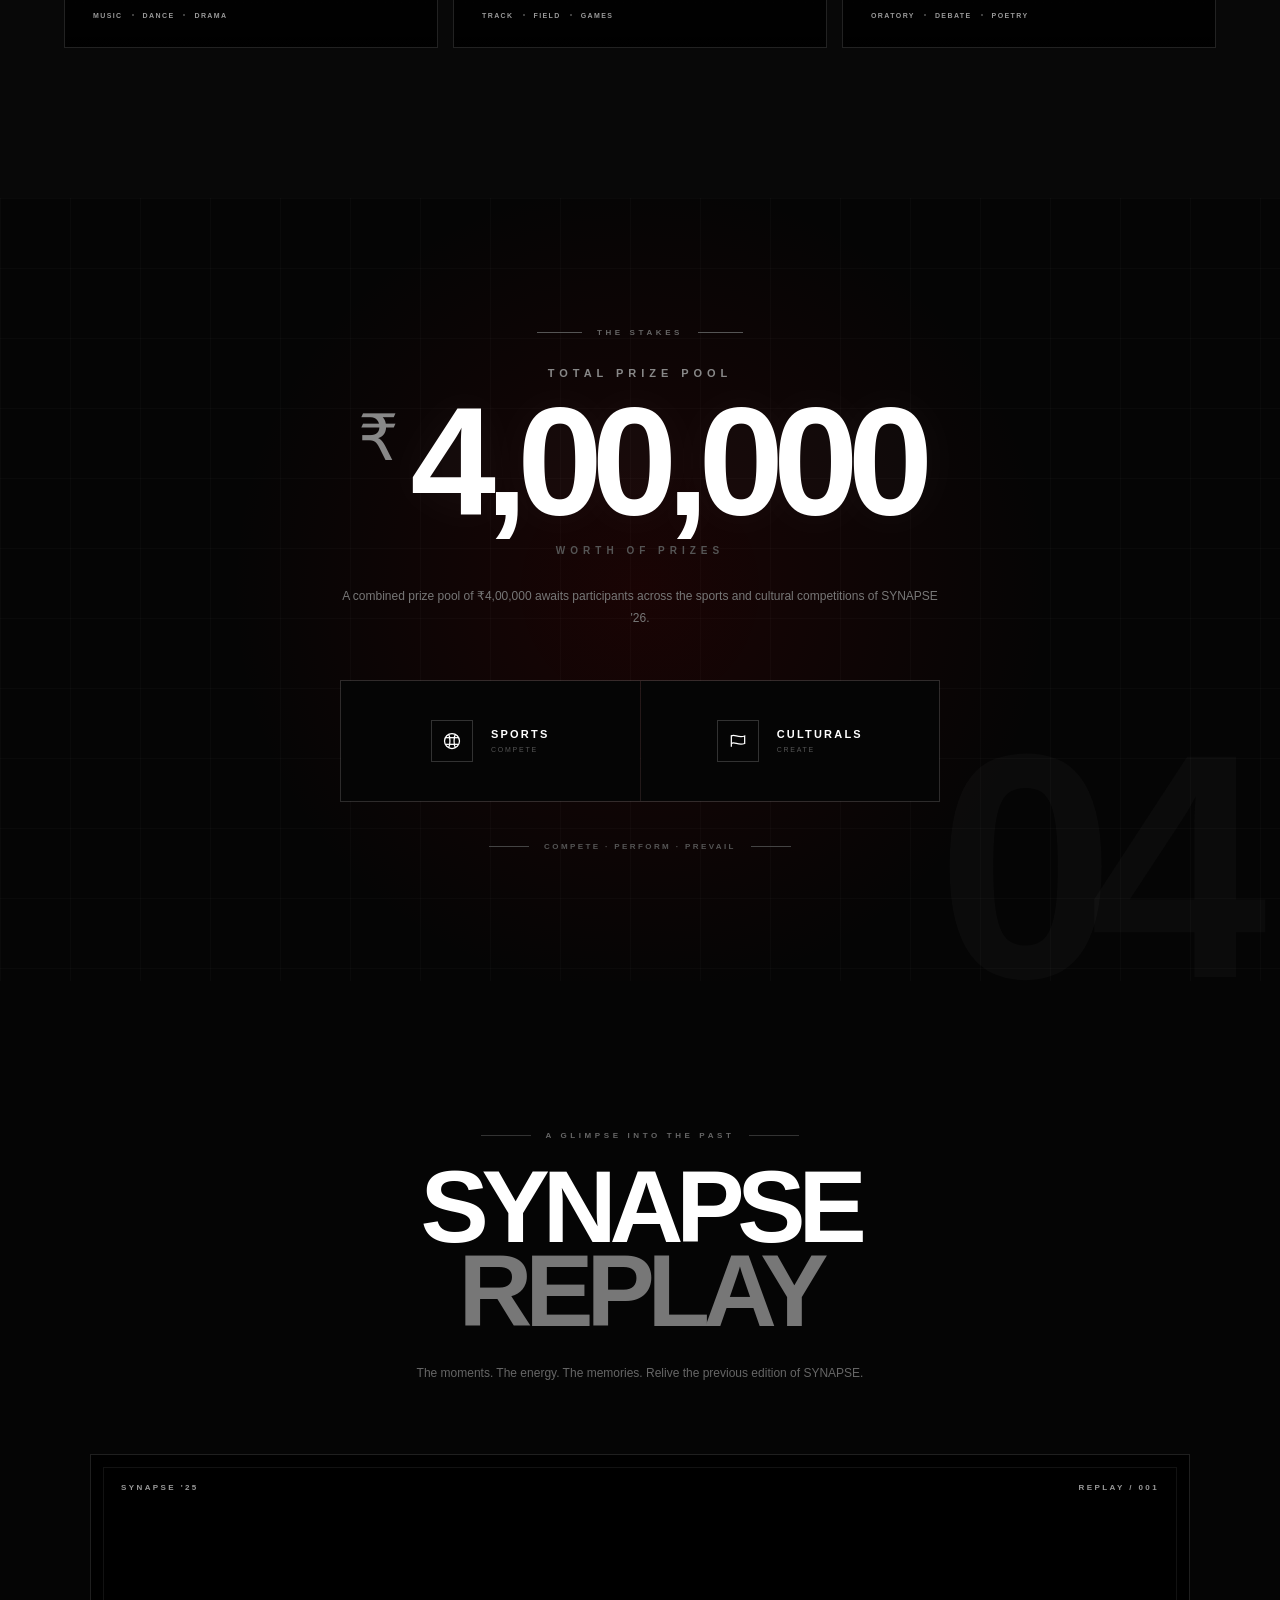
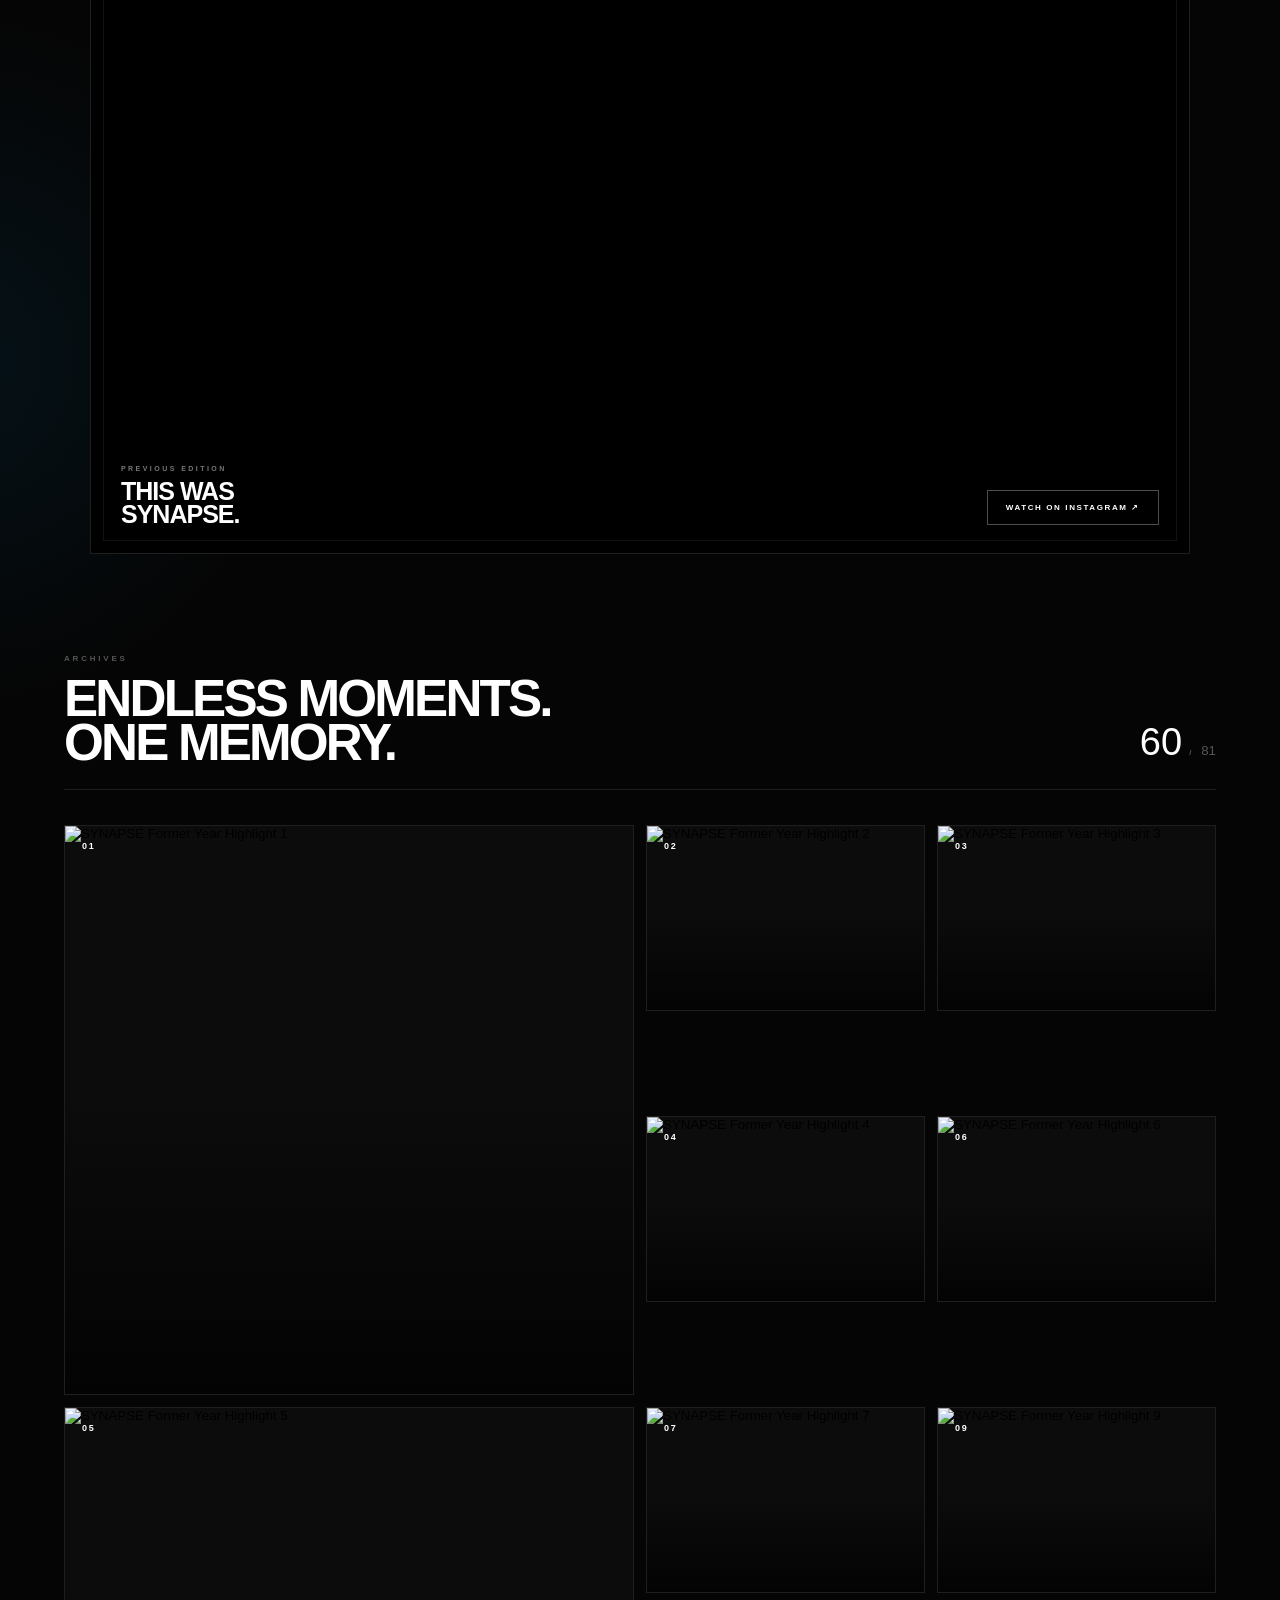
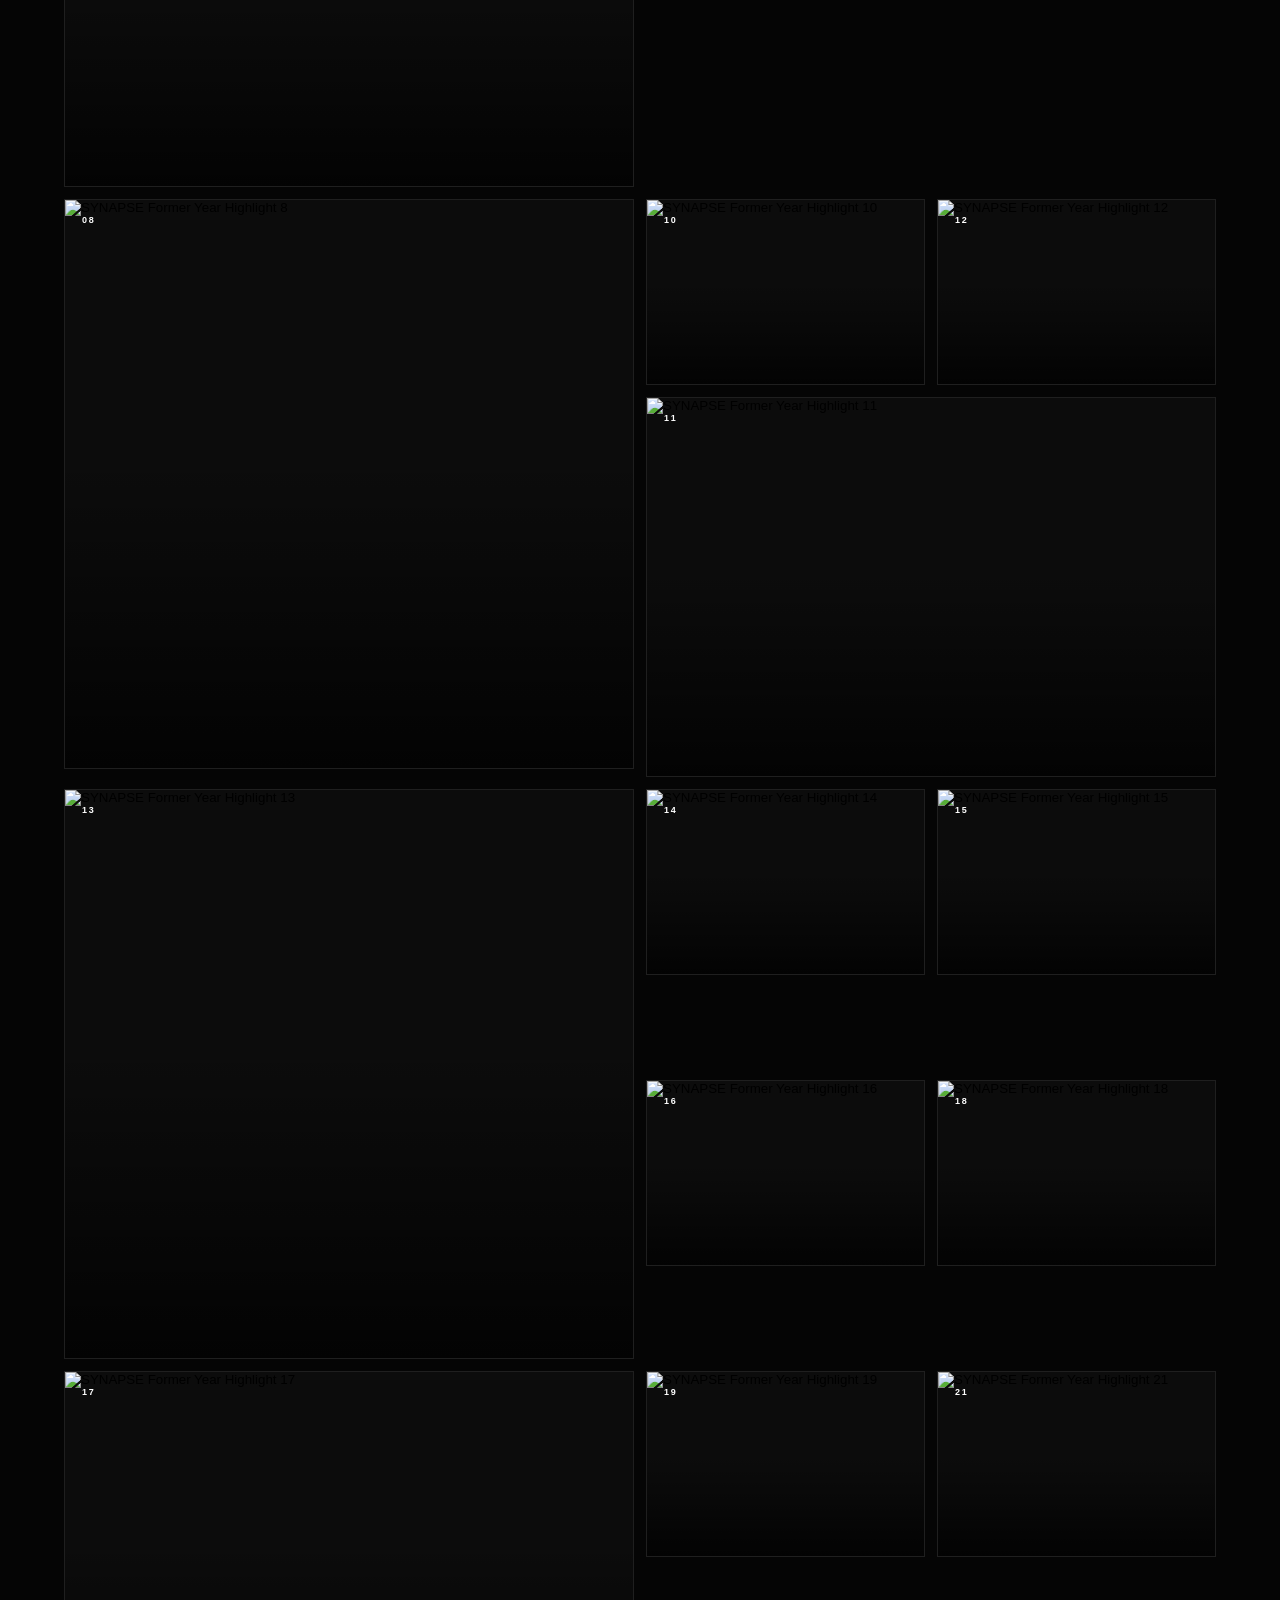
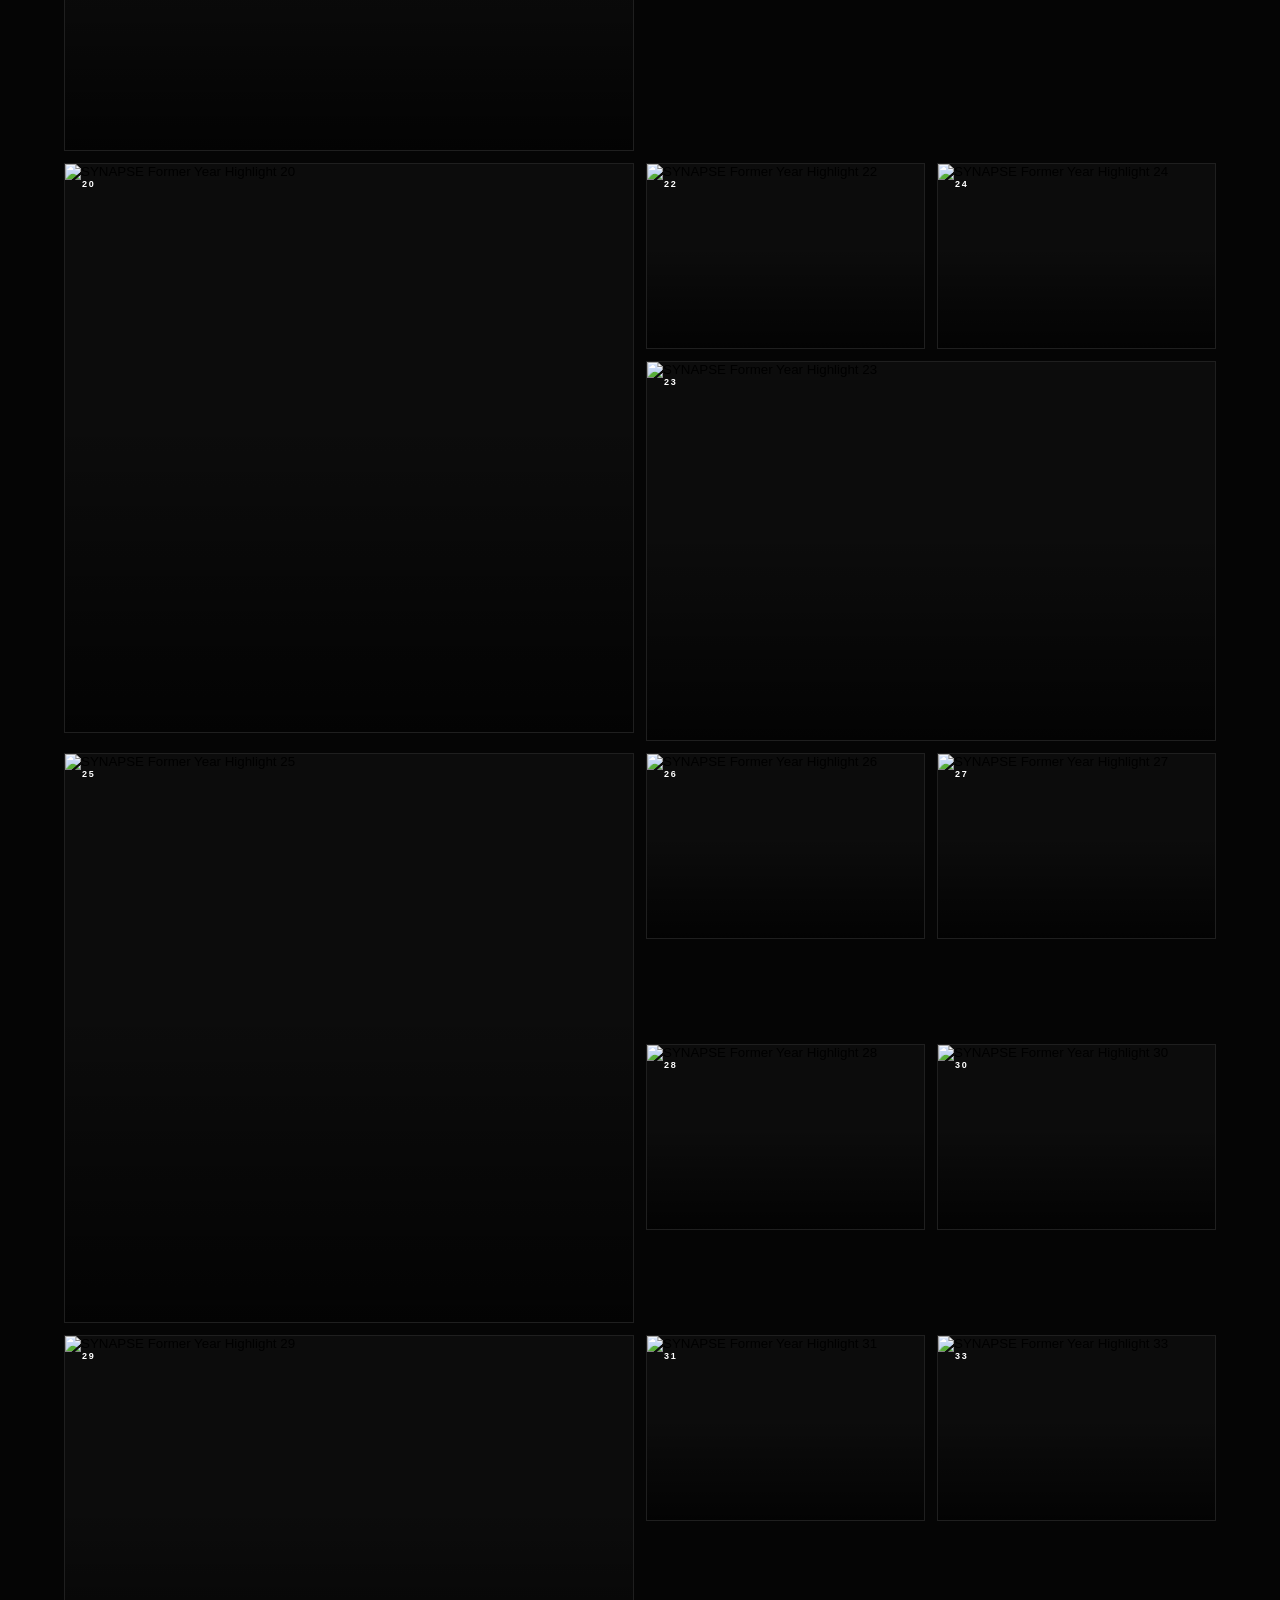
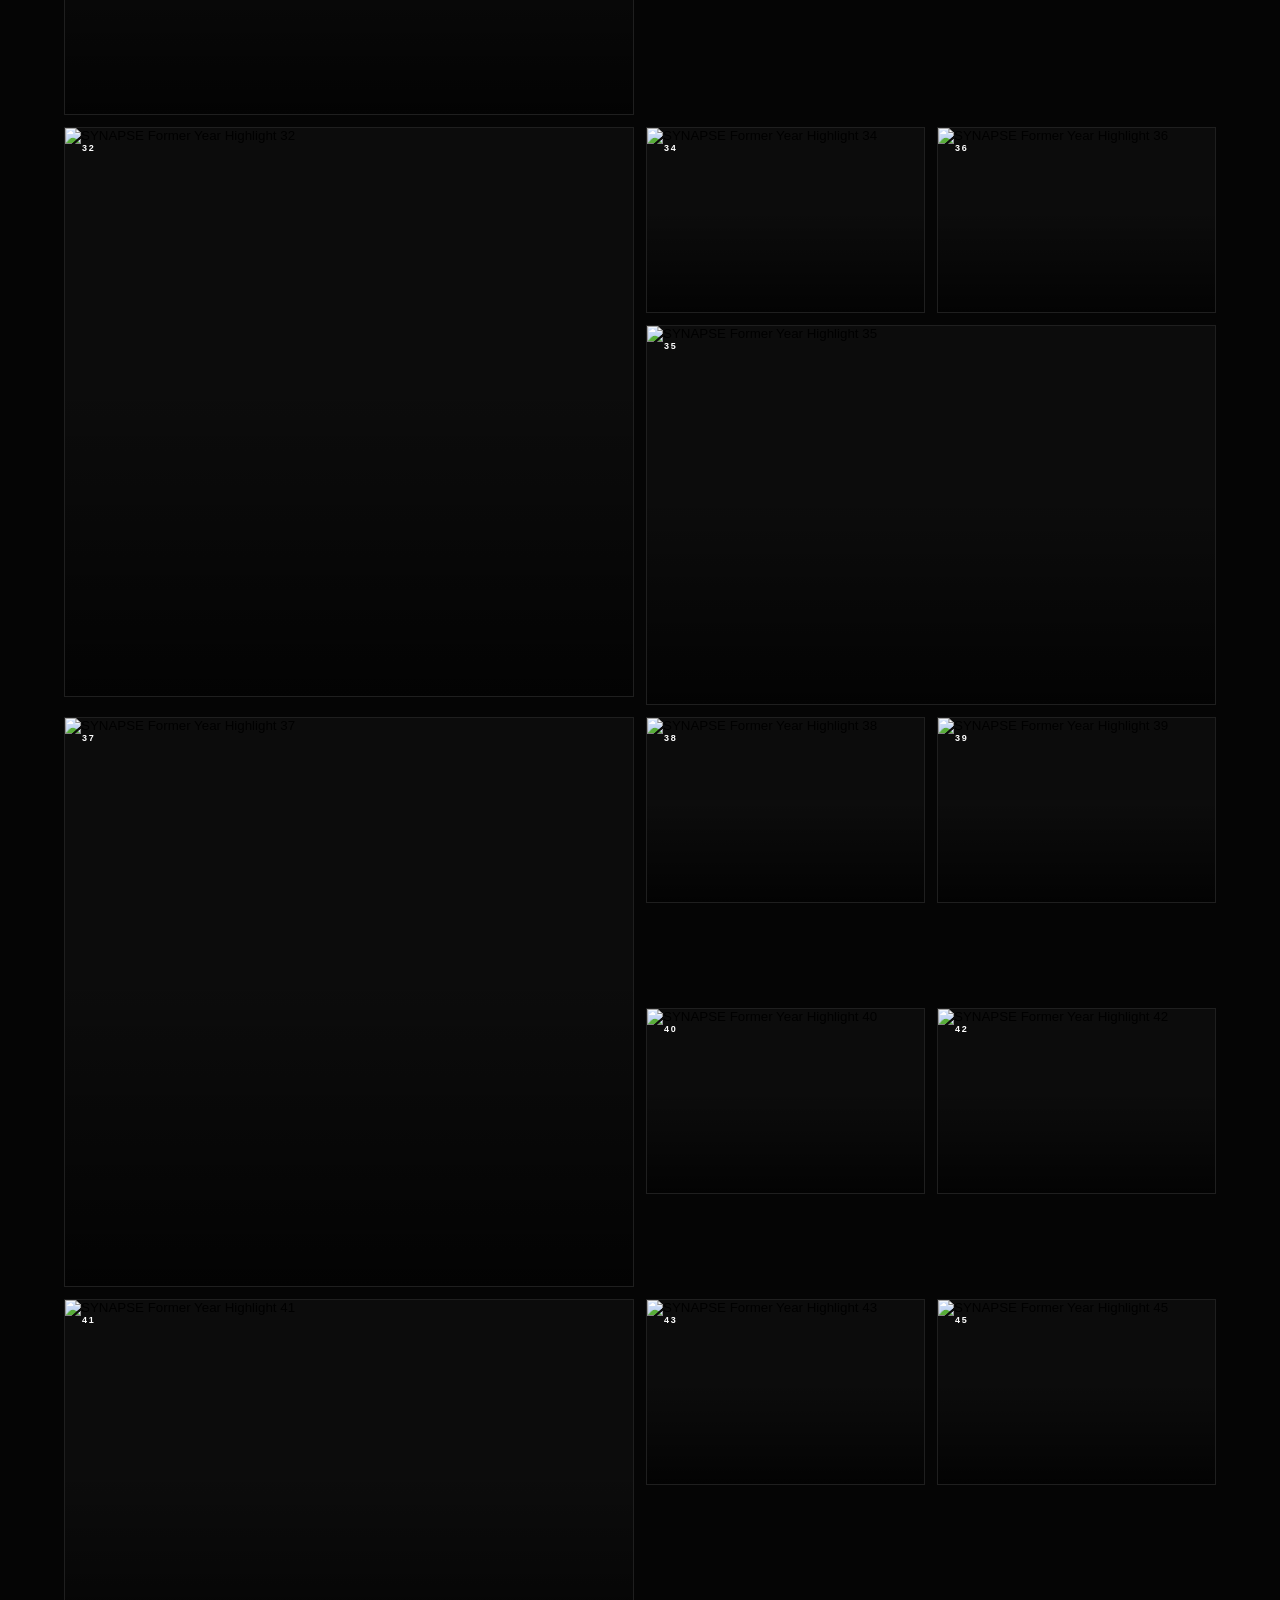
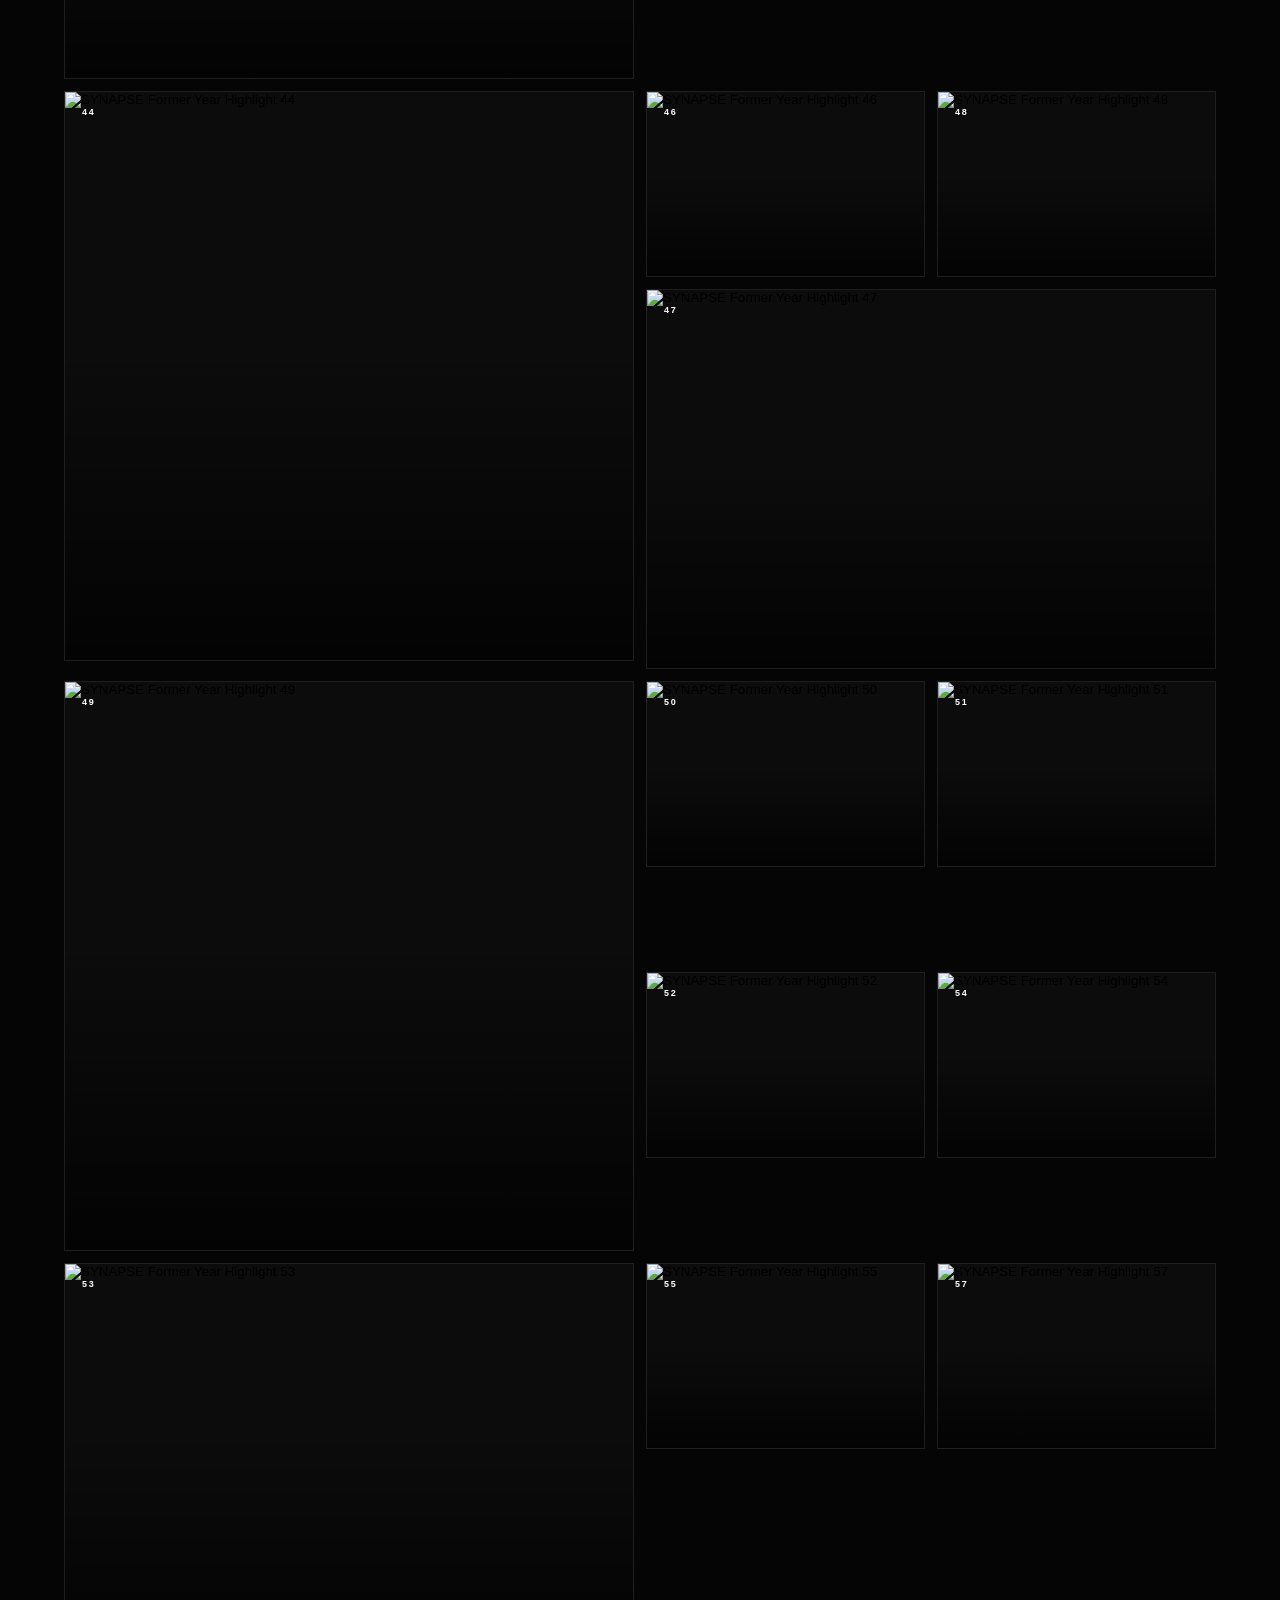
==== commit a3f11d56: "Add files via upload" ====
--- a/index.html
+++ b/index.html
@@ -270,6 +270,11 @@
                         </small>
 
                     </div>
+					
+					<div class="drug-free-message">
+    <span>SAY NO TO DRUGS</span>
+    <span>DRUG FREE TAMILNADU</span>
+</div>
 
 
                     <div class="hero-buttons">
@@ -328,19 +333,6 @@
                     <div></div>
 
                     <span>02</span>
-
-                </div>
-
-
-                <!-- Scroll -->
-
-                <div class="scroll-indicator">
-
-                    <span>
-                        SCROLL TO DISCOVER
-                    </span>
-
-                    <div class="scroll-line"></div>
 
                 </div>
 
@@ -578,6 +570,261 @@
 
             </section>
 			
+<!-- =========================================
+     SOCIAL RESPONSIBILITY INITIATIVE
+     SAY NO TO DRUGS — DRUG FREE TAMILNADU
+========================================= -->
+
+<section
+    id="social-responsibility"
+    class="social-responsibility-section"
+>
+
+    <!-- BACKGROUND -->
+
+    <div class="social-bg-grid"></div>
+
+    <div class="social-red-glow"></div>
+
+    <div class="social-blue-glow"></div>
+
+
+    <div class="social-container">
+
+
+        <!-- =====================================
+             SECTION LABEL
+        ====================================== -->
+
+        <div class="social-eyebrow">
+
+            <span></span>
+
+            SOCIAL RESPONSIBILITY INITIATIVE
+
+            <span></span>
+
+        </div>
+
+
+        <!-- =====================================
+             CIRCULAR LOGO
+        ====================================== -->
+
+        <div class="social-logo">
+
+            <img
+                src="https://i.ibb.co/0yfGHv0X/DFTNLogo1.webp"
+                alt="Drug Free Tamil Nadu"
+            >
+
+        </div>
+
+
+        <!-- =====================================
+             MAIN HEADING
+        ====================================== -->
+
+        <div class="social-heading">
+
+            <div class="social-small-title">
+                OUR VOICE. OUR RESPONSIBILITY.
+            </div>
+
+
+            <h2>
+                SAY NO
+                <span>TO DRUGS.</span>
+            </h2>
+
+
+            <div class="social-subheading">
+
+                DRUG FREE
+                <strong>TAMILNADU.</strong>
+
+            </div>
+
+        </div>
+
+
+        <!-- =====================================
+             DIVIDER
+        ====================================== -->
+
+        <div class="social-divider">
+
+            <span></span>
+
+            <div>01</div>
+
+            <span></span>
+
+        </div>
+
+
+        <!-- =====================================
+             CONTENT
+        ====================================== -->
+
+        <div class="social-content">
+
+
+            <div class="social-intro">
+
+                <p>
+                    A healthy society begins with healthy choices.
+                    As students and future healthcare professionals,
+                    we believe that our responsibility extends
+                    beyond the classroom and into the community.
+                </p>
+
+            </div>
+
+
+            <div class="social-message">
+
+                <p>
+                    Substance abuse can affect health, education,
+                    relationships, dreams and the future of an
+                    individual. Awareness, prevention and timely
+                    support can make a lasting difference.
+                </p>
+
+
+                <p>
+                    Through SYNAPSE '26, we stand together to
+                    spread awareness, encourage healthy choices
+                    and inspire our generation to stay away from
+                    drugs and substance abuse.
+                </p>
+
+            </div>
+
+        </div>
+
+
+        <!-- =====================================
+             THREE PILLARS
+        ====================================== -->
+
+        <div class="social-pillars">
+
+
+            <!-- 01 -->
+
+            <div class="social-pillar">
+
+                <span>01</span>
+
+                <div>
+
+                    <strong>
+                        CHOOSE HEALTH
+                    </strong>
+
+                    <small>
+                        PRIORITISE YOUR WELL-BEING
+                    </small>
+
+                </div>
+
+            </div>
+
+
+            <!-- 02 -->
+
+            <div class="social-pillar">
+
+                <span>02</span>
+
+                <div>
+
+                    <strong>
+                        SPREAD AWARENESS
+                    </strong>
+
+                    <small>
+                        EDUCATE · ENCOURAGE · INSPIRE
+                    </small>
+
+                </div>
+
+            </div>
+
+
+            <!-- 03 -->
+
+            <div class="social-pillar">
+
+                <span>03</span>
+
+                <div>
+
+                    <strong>
+                        STAND TOGETHER
+                    </strong>
+
+                    <small>
+                        BUILD A SAFER COMMUNITY
+                    </small>
+
+                </div>
+
+            </div>
+
+        </div>
+
+
+        <!-- =====================================
+             FINAL MESSAGE
+        ====================================== -->
+
+        <div class="social-final">
+
+            <div class="social-final-line"></div>
+
+
+            <span>
+                OUR CHOICE. OUR RESPONSIBILITY.
+            </span>
+
+
+            <strong>
+                SAY NO TO DRUGS.
+            </strong>
+
+
+            <strong class="social-life">
+                SAY YES TO LIFE.
+            </strong>
+
+        </div>
+
+
+        <!-- =====================================
+             FOOTER
+        ====================================== -->
+
+        <div class="social-bottom">
+
+            <span>
+                SYNAPSE '26
+            </span>
+
+            <span>
+                GOVERNMENT VELLORE MEDICAL COLLEGE
+            </span>
+
+            <span>
+                DRUG FREE TAMILNADU
+            </span>
+
+        </div>
+
+    </div>
+
+</section>
             <!-- =========================================
                  ABOUT GOVERNMENT VELLORE MEDICAL COLLEGE
             ========================================== -->
--- a/style.css
+++ b/style.css
@@ -7814,4 +7814,1044 @@
 
     }
 
+}
+/* =========================================
+   SYNAPSE '26
+   SOCIAL RESPONSIBILITY INITIATIVE
+   SAY NO TO DRUGS
+   DRUG FREE TAMILNADU
+========================================= */
+
+
+/* =========================================
+   MAIN SECTION
+========================================= */
+
+.social-responsibility-section {
+
+    position: relative;
+
+    width: 100%;
+
+    padding: 130px 5% 110px;
+
+    overflow: hidden;
+
+    background:
+        radial-gradient(
+            circle at 15% 50%,
+            rgba(150, 0, 0, 0.14),
+            transparent 34%
+        ),
+        radial-gradient(
+            circle at 85% 20%,
+            rgba(25, 60, 150, 0.10),
+            transparent 32%
+        ),
+        #050505;
+
+}
+
+
+/* =========================================
+   BACKGROUND GRID
+========================================= */
+
+.social-bg-grid {
+
+    position: absolute;
+
+    inset: 0;
+
+    background-image:
+
+        linear-gradient(
+            rgba(255,255,255,0.025) 1px,
+            transparent 1px
+        ),
+
+        linear-gradient(
+            90deg,
+            rgba(255,255,255,0.025) 1px,
+            transparent 1px
+        );
+
+    background-size: 65px 65px;
+
+    opacity: 0.45;
+
+    mask-image:
+        linear-gradient(
+            to bottom,
+            transparent,
+            black 18%,
+            black 82%,
+            transparent
+        );
+
+    pointer-events: none;
+
+}
+
+
+/* =========================================
+   RED GLOW
+========================================= */
+
+.social-red-glow {
+
+    position: absolute;
+
+    width: 650px;
+    height: 650px;
+
+    left: -330px;
+    top: 25%;
+
+    background:
+        radial-gradient(
+            circle,
+            rgba(180,0,0,0.18),
+            transparent 68%
+        );
+
+    filter: blur(35px);
+
+    pointer-events: none;
+
+}
+
+
+/* =========================================
+   BLUE GLOW
+========================================= */
+
+.social-blue-glow {
+
+    position: absolute;
+
+    width: 550px;
+    height: 550px;
+
+    right: -300px;
+    top: 5%;
+
+    background:
+        radial-gradient(
+            circle,
+            rgba(25,60,150,0.13),
+            transparent 68%
+        );
+
+    filter: blur(40px);
+
+    pointer-events: none;
+
+}
+
+
+/* =========================================
+   CONTAINER
+========================================= */
+
+.social-container {
+
+    position: relative;
+
+    z-index: 2;
+
+    width: min(1250px, 100%);
+
+    margin: 0 auto;
+
+}
+
+
+/* =========================================
+   EYEBROW
+========================================= */
+
+.social-eyebrow {
+
+    display: flex;
+
+    align-items: center;
+
+    justify-content: center;
+
+    gap: 16px;
+
+    margin-bottom: 35px;
+
+    font-size: 9px;
+
+    font-weight: 600;
+
+    letter-spacing: 0.4em;
+
+    color: #777777;
+
+    text-align: center;
+
+}
+
+
+.social-eyebrow span {
+
+    width: 45px;
+
+    height: 1px;
+
+    background: #444444;
+
+}
+
+
+/* =========================================
+   CIRCULAR LOGO
+========================================= */
+
+.social-logo {
+
+    position: relative;
+
+    width: 155px;
+
+    height: 155px;
+
+    margin: 0 auto 38px;
+
+    display: flex;
+
+    align-items: center;
+
+    justify-content: center;
+
+    border-radius: 50%;
+
+    overflow: hidden;
+
+    background: #ffffff;
+
+    border: 1px solid
+        rgba(255,255,255,0.25);
+
+    box-shadow:
+
+        0 0 0 8px
+        rgba(255,255,255,0.025),
+
+        0 0 0 1px
+        rgba(255,255,255,0.08),
+
+        0 0 50px
+        rgba(170,0,0,0.16);
+
+}
+
+
+.social-logo::before {
+
+    content: "";
+
+    position: absolute;
+
+    inset: -1px;
+
+    border-radius: 50%;
+
+    border: 1px solid
+        rgba(255,255,255,0.18);
+
+    pointer-events: none;
+
+}
+
+
+.social-logo img {
+
+    width: 100%;
+
+    height: 100%;
+
+    display: block;
+
+    object-fit: cover;
+
+}
+
+
+/* =========================================
+   HEADING
+========================================= */
+
+.social-heading {
+
+    text-align: center;
+
+}
+
+
+.social-small-title {
+
+    margin-bottom: 20px;
+
+    font-size: 9px;
+
+    font-weight: 600;
+
+    letter-spacing: 0.36em;
+
+    color: #555555;
+
+}
+
+
+/* =========================================
+   MAIN TITLE
+========================================= */
+
+.social-heading h2 {
+
+    margin: 0;
+
+    font-family:
+        "Arial Black",
+        Arial,
+        Helvetica,
+        sans-serif;
+
+    font-size:
+        clamp(
+            65px,
+            10vw,
+            150px
+        );
+
+    line-height: 0.82;
+
+    font-weight: 900;
+
+    letter-spacing: -0.075em;
+
+    color: #ffffff;
+
+}
+
+
+.social-heading h2 span {
+
+    display: block;
+
+    color: #777777;
+
+}
+
+
+/* =========================================
+   SUB HEADING
+========================================= */
+
+.social-subheading {
+
+    margin-top: 35px;
+
+    font-size:
+        clamp(
+            22px,
+            3vw,
+            40px
+        );
+
+    font-weight: 300;
+
+    letter-spacing: 0.18em;
+
+    color: #aaaaaa;
+
+}
+
+
+.social-subheading strong {
+
+    color: #ffffff;
+
+    font-weight: 800;
+
+}
+
+
+/* =========================================
+   DIVIDER
+========================================= */
+
+.social-divider {
+
+    display: grid;
+
+    grid-template-columns:
+        1fr auto 1fr;
+
+    align-items: center;
+
+    gap: 20px;
+
+    margin: 70px 0 55px;
+
+}
+
+
+.social-divider span {
+
+    height: 1px;
+
+    background:
+        linear-gradient(
+            to right,
+            transparent,
+            #333333
+        );
+
+}
+
+
+.social-divider span:last-child {
+
+    background:
+        linear-gradient(
+            to left,
+            transparent,
+            #333333
+        );
+
+}
+
+
+.social-divider div {
+
+    font-size: 9px;
+
+    letter-spacing: 0.25em;
+
+    color: #555555;
+
+}
+
+
+/* =========================================
+   CONTENT
+========================================= */
+
+.social-content {
+
+    display: grid;
+
+    grid-template-columns:
+        1fr 1fr;
+
+    gap: 80px;
+
+    align-items: start;
+
+}
+
+
+.social-intro {
+
+    border-left:
+        2px solid
+        rgba(255,255,255,0.35);
+
+    padding-left: 30px;
+
+}
+
+
+.social-intro p {
+
+    margin: 0;
+
+    font-size:
+        clamp(
+            18px,
+            2vw,
+            25px
+        );
+
+    line-height: 1.65;
+
+    font-weight: 300;
+
+    color: #dddddd;
+
+}
+
+
+.social-message {
+
+    padding-top: 5px;
+
+}
+
+
+.social-message p {
+
+    margin: 0 0 22px;
+
+    font-size: 12px;
+
+    line-height: 1.9;
+
+    letter-spacing: 0.025em;
+
+    color: #777777;
+
+}
+
+
+.social-message p:last-child {
+
+    margin-bottom: 0;
+
+}
+
+
+/* =========================================
+   THREE PILLARS
+========================================= */
+
+.social-pillars {
+
+    display: grid;
+
+    grid-template-columns:
+        repeat(3, 1fr);
+
+    margin-top: 75px;
+
+    border-top:
+        1px solid #202020;
+
+    border-bottom:
+        1px solid #202020;
+
+}
+
+
+.social-pillar {
+
+    display: flex;
+
+    align-items: flex-start;
+
+    gap: 20px;
+
+    min-height: 115px;
+
+    padding: 30px 25px;
+
+    border-right:
+        1px solid #202020;
+
+}
+
+
+.social-pillar:first-child {
+
+    padding-left: 0;
+
+}
+
+
+.social-pillar:last-child {
+
+    border-right: none;
+
+}
+
+
+.social-pillar > span {
+
+    font-size: 9px;
+
+    letter-spacing: 0.2em;
+
+    color: #555555;
+
+}
+
+
+.social-pillar div {
+
+    display: flex;
+
+    flex-direction: column;
+
+    gap: 9px;
+
+}
+
+
+.social-pillar strong {
+
+    font-size: 11px;
+
+    font-weight: 700;
+
+    letter-spacing: 0.16em;
+
+    color: #ffffff;
+
+}
+
+
+.social-pillar small {
+
+    font-size: 8px;
+
+    line-height: 1.5;
+
+    letter-spacing: 0.12em;
+
+    color: #666666;
+
+}
+
+
+/* =========================================
+   FINAL MESSAGE
+========================================= */
+
+.social-final {
+
+    margin-top: 80px;
+
+    text-align: center;
+
+}
+
+
+.social-final-line {
+
+    width: 1px;
+
+    height: 45px;
+
+    margin: 0 auto 25px;
+
+    background:
+        linear-gradient(
+            to bottom,
+            transparent,
+            #666666
+        );
+
+}
+
+
+.social-final span {
+
+    display: block;
+
+    margin-bottom: 15px;
+
+    font-size: 8px;
+
+    font-weight: 600;
+
+    letter-spacing: 0.35em;
+
+    color: #555555;
+
+}
+
+
+.social-final strong {
+
+    display: block;
+
+    font-size:
+        clamp(
+            25px,
+            3vw,
+            42px
+        );
+
+    line-height: 1.15;
+
+    font-weight: 800;
+
+    letter-spacing: 0.08em;
+
+    color: #ffffff;
+
+}
+
+
+.social-final .social-life {
+
+    margin-top: 5px;
+
+    color: #777777;
+
+    font-weight: 300;
+
+}
+
+
+/* =========================================
+   BOTTOM BRANDING
+========================================= */
+
+.social-bottom {
+
+    display: flex;
+
+    align-items: center;
+
+    justify-content: space-between;
+
+    margin-top: 75px;
+
+    padding-top: 22px;
+
+    border-top:
+        1px solid #181818;
+
+}
+
+
+.social-bottom span {
+
+    font-size: 7px;
+
+    font-weight: 600;
+
+    letter-spacing: 0.22em;
+
+    color: #444444;
+
+}
+
+
+.social-bottom span:first-child {
+
+    color: #777777;
+
+}
+
+
+/* =========================================
+   TABLET
+========================================= */
+
+@media (max-width: 900px) {
+
+    .social-responsibility-section {
+
+        padding:
+            105px 6%
+            90px;
+
+    }
+
+
+    .social-content {
+
+        grid-template-columns: 1fr;
+
+        gap: 35px;
+
+    }
+
+
+    .social-intro {
+
+        max-width: 700px;
+
+    }
+
+
+    .social-pillars {
+
+        grid-template-columns: 1fr;
+
+    }
+
+
+    .social-pillar {
+
+        border-right: none;
+
+        border-bottom:
+            1px solid #202020;
+
+    }
+
+
+    .social-pillar:first-child {
+
+        padding-left: 25px;
+
+    }
+
+
+    .social-pillar:last-child {
+
+        border-bottom: none;
+
+    }
+
+}
+
+
+/* =========================================
+   MOBILE
+========================================= */
+
+@media (max-width: 600px) {
+
+    .social-responsibility-section {
+
+        padding:
+            85px 7%
+            75px;
+
+    }
+
+
+    .social-eyebrow {
+
+        margin-bottom: 28px;
+
+        gap: 9px;
+
+        font-size: 7px;
+
+        letter-spacing: 0.22em;
+
+    }
+
+
+    .social-eyebrow span {
+
+        width: 20px;
+
+    }
+
+
+    /* LOGO */
+
+    .social-logo {
+
+        width: 115px;
+
+        height: 115px;
+
+        margin-bottom: 30px;
+
+        box-shadow:
+
+            0 0 0 6px
+            rgba(255,255,255,0.025),
+
+            0 0 35px
+            rgba(170,0,0,0.14);
+
+    }
+
+
+    .social-small-title {
+
+        margin-bottom: 16px;
+
+        font-size: 7px;
+
+        letter-spacing: 0.25em;
+
+    }
+
+
+    .social-heading h2 {
+
+        font-size: 18vw;
+
+        line-height: 0.84;
+
+    }
+
+
+    .social-subheading {
+
+        margin-top: 25px;
+
+        font-size: 16px;
+
+        letter-spacing: 0.12em;
+
+    }
+
+
+    .social-divider {
+
+        margin:
+            50px 0 40px;
+
+        gap: 12px;
+
+    }
+
+
+    .social-content {
+
+        gap: 30px;
+
+    }
+
+
+    .social-intro {
+
+        padding-left: 20px;
+
+    }
+
+
+    .social-intro p {
+
+        font-size: 16px;
+
+        line-height: 1.65;
+
+    }
+
+
+    .social-message p {
+
+        font-size: 10px;
+
+        line-height: 1.85;
+
+    }
+
+
+    .social-pillars {
+
+        margin-top: 50px;
+
+    }
+
+
+    .social-pillar {
+
+        padding:
+            24px 0;
+
+        gap: 15px;
+
+    }
+
+
+    .social-pillar:first-child {
+
+        padding-left: 0;
+
+    }
+
+
+    .social-pillar strong {
+
+        font-size: 9px;
+
+    }
+
+
+    .social-pillar small {
+
+        font-size: 7px;
+
+    }
+
+
+    .social-final {
+
+        margin-top: 60px;
+
+    }
+
+
+    .social-final span {
+
+        font-size: 6px;
+
+        letter-spacing: 0.25em;
+
+    }
+
+
+    .social-final strong {
+
+        font-size: 21px;
+
+        letter-spacing: 0.06em;
+
+    }
+
+
+    .social-bottom {
+
+        flex-direction: column;
+
+        gap: 10px;
+
+        margin-top: 55px;
+
+        text-align: center;
+
+    }
+
+
+    .social-bottom span {
+
+        font-size: 6px;
+
+    }
+
+}
+
+
+/* =========================================
+   SMALL MOBILE
+========================================= */
+
+@media (max-width: 380px) {
+
+    .social-logo {
+
+        width: 100px;
+
+        height: 100px;
+
+    }
+
+
+    .social-heading h2 {
+
+        font-size: 17vw;
+
+    }
+
+
+    .social-subheading {
+
+        font-size: 14px;
+
+    }
+
+
+    .social-intro p {
+
+        font-size: 14px;
+
+    }
+
 }
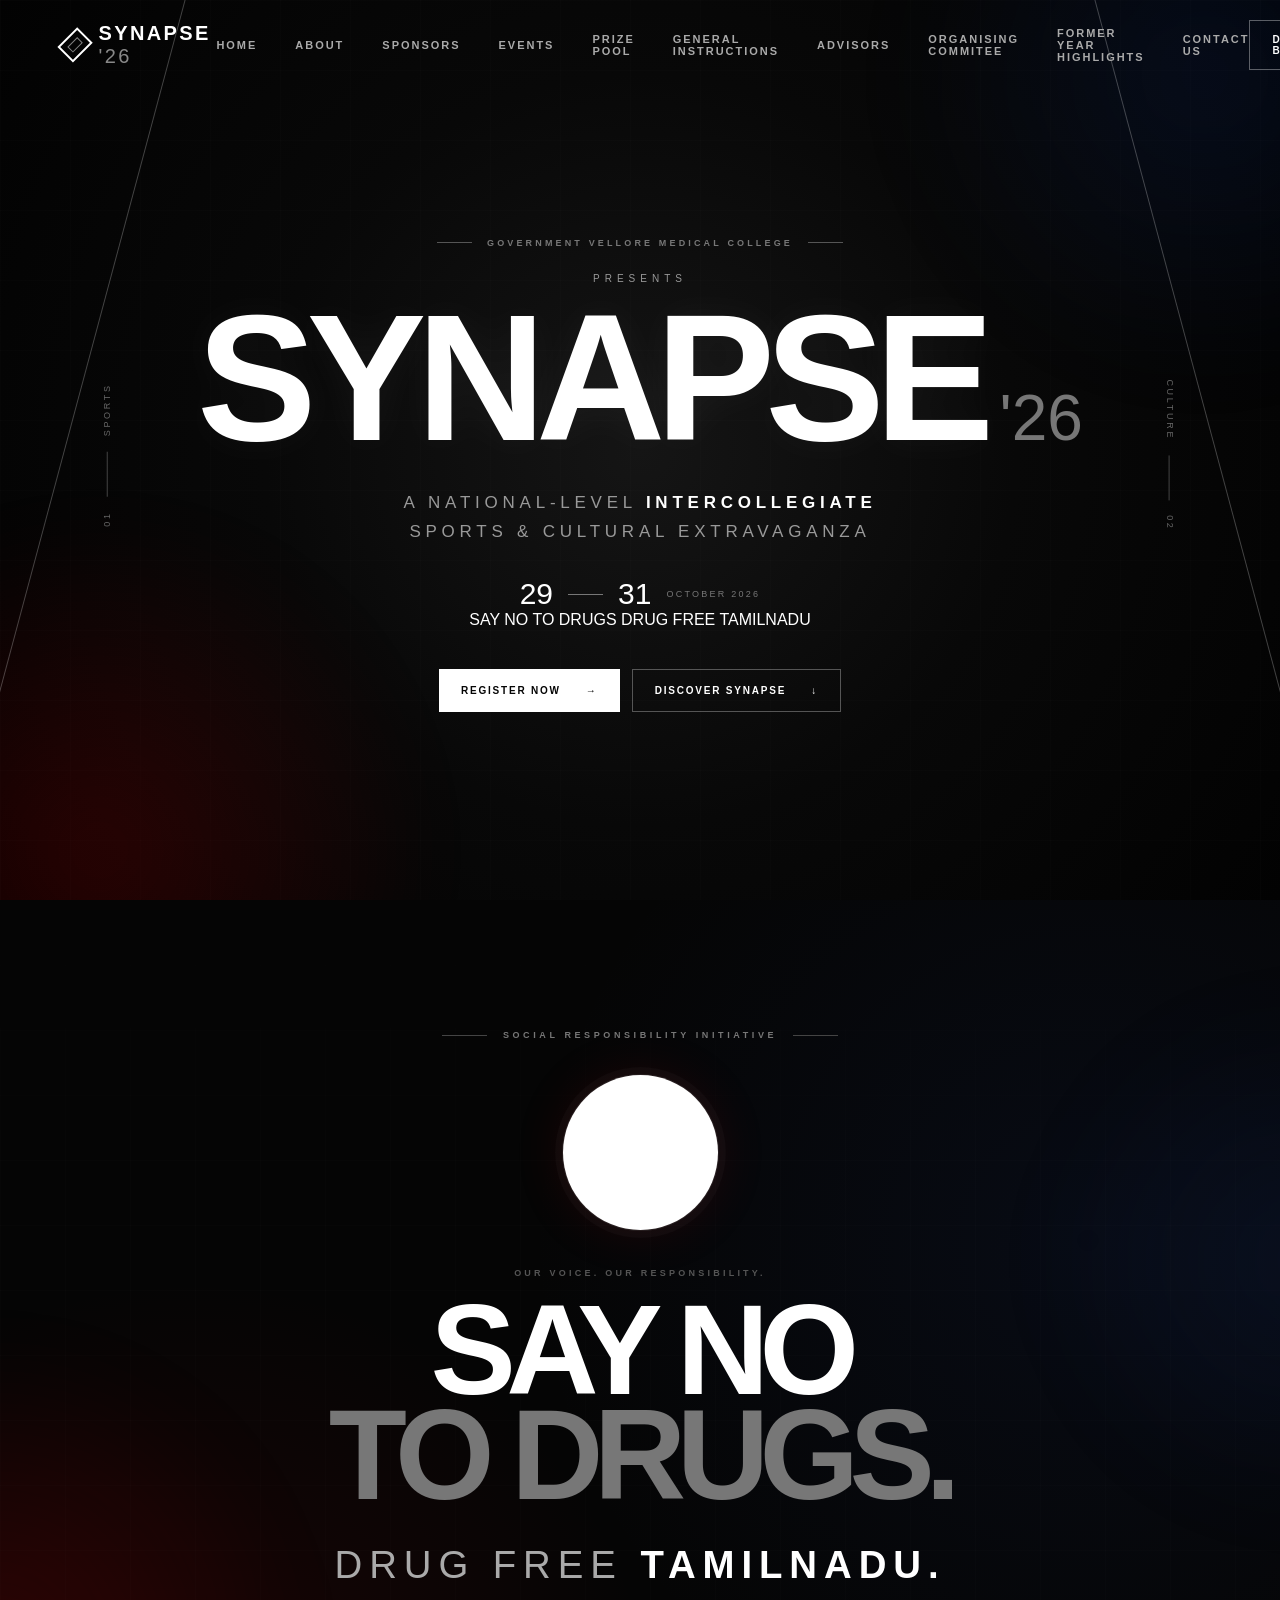
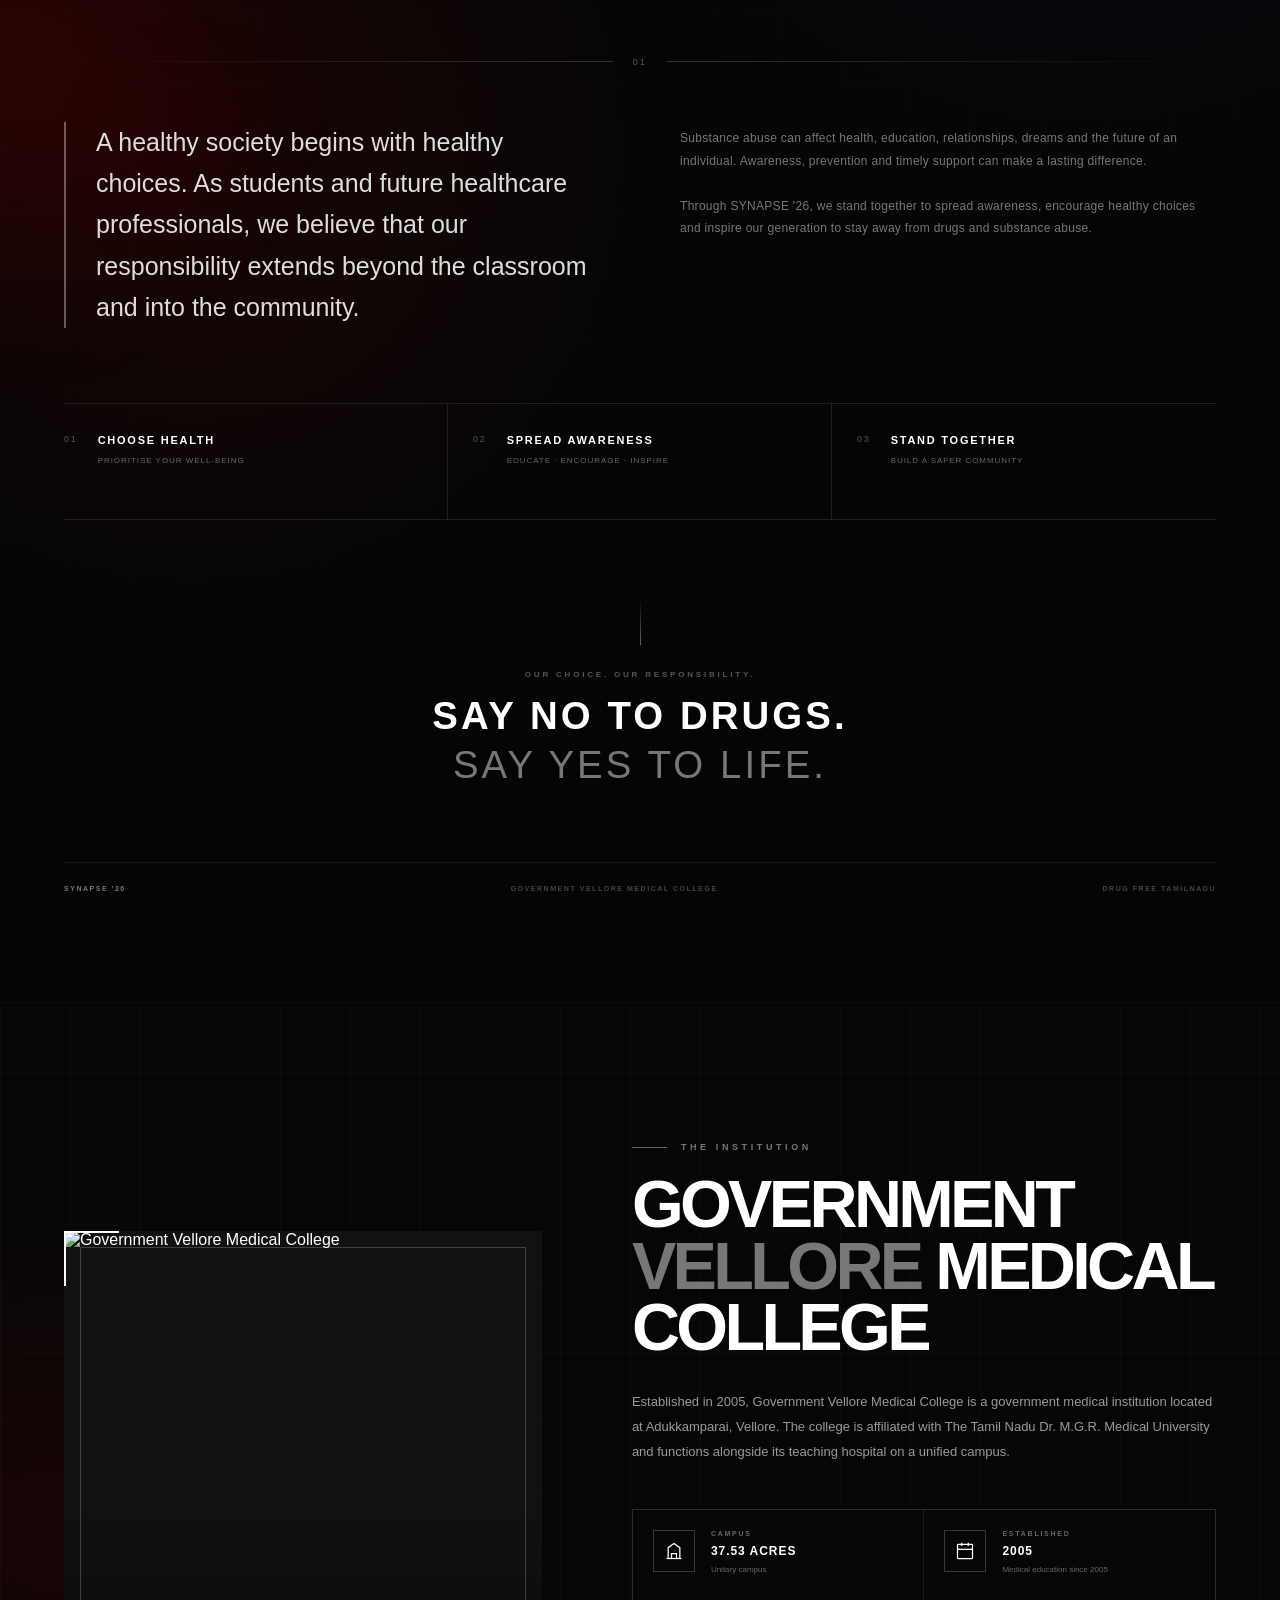
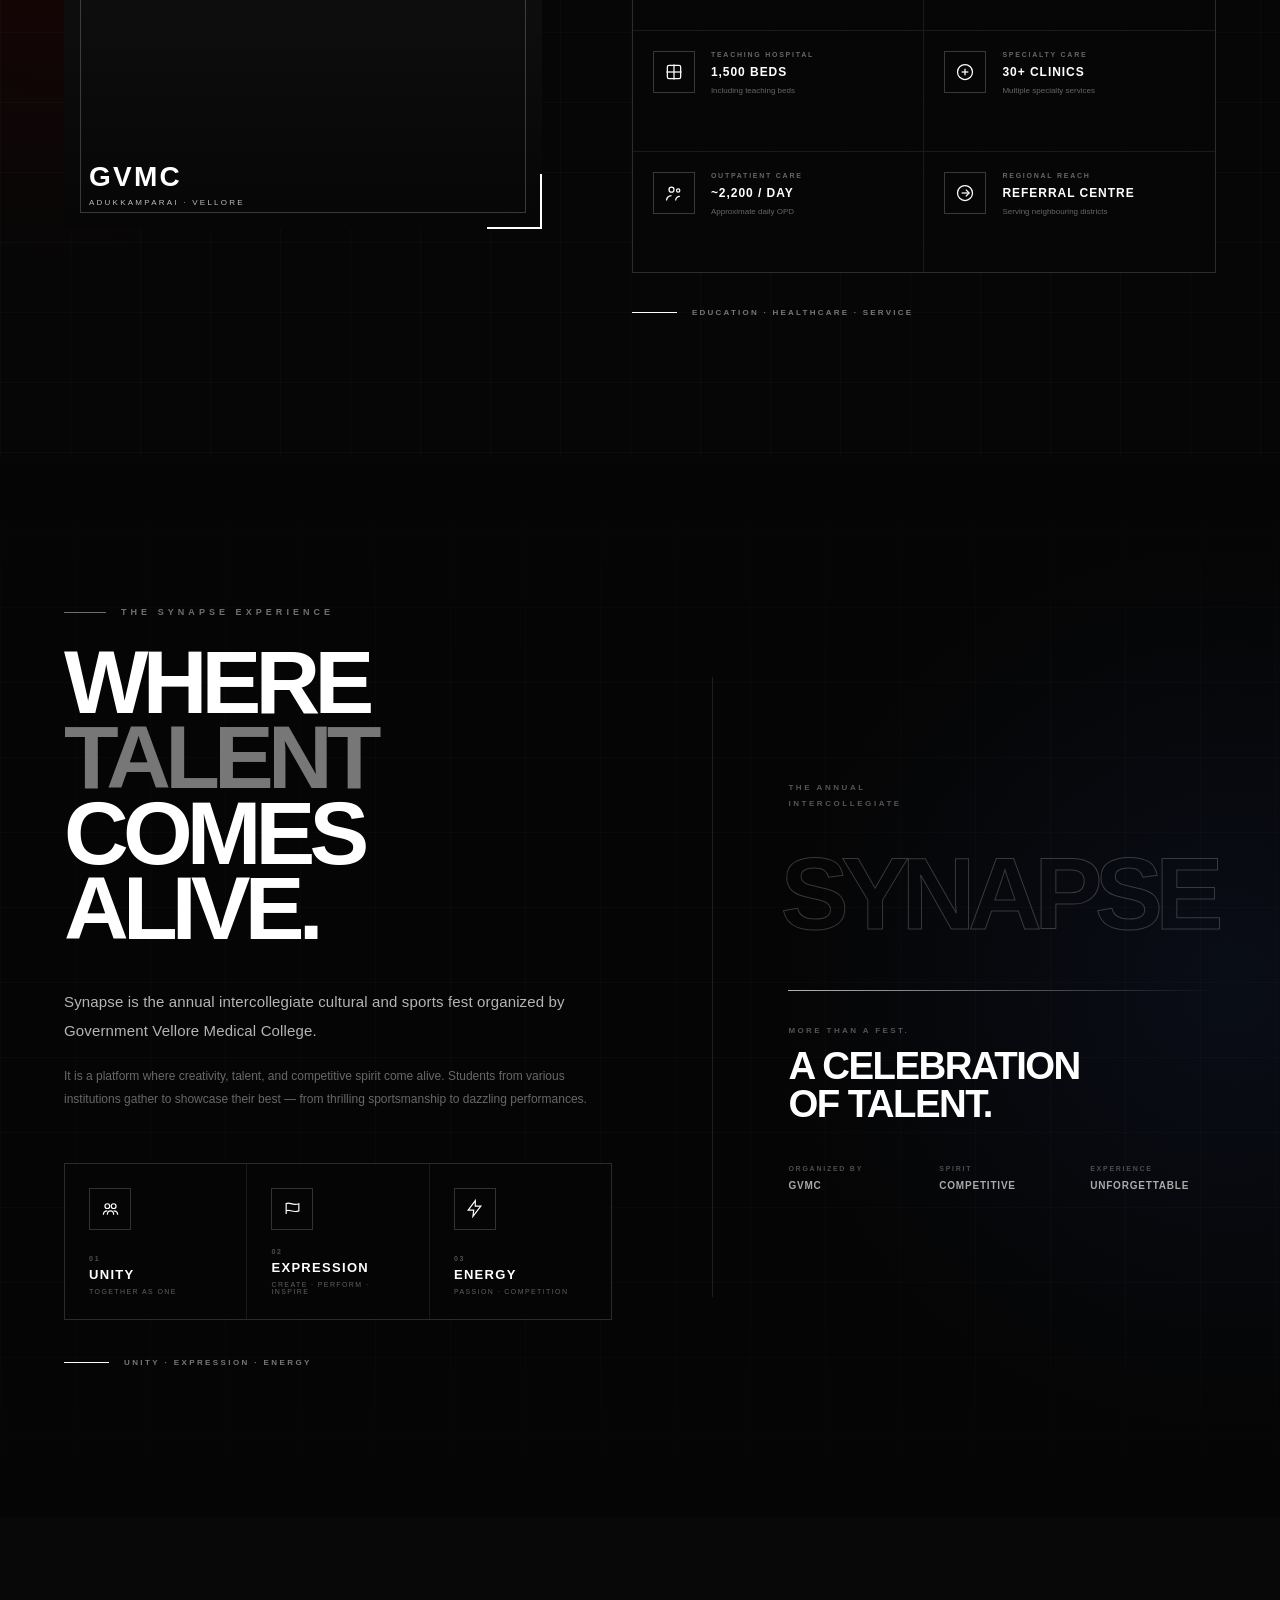
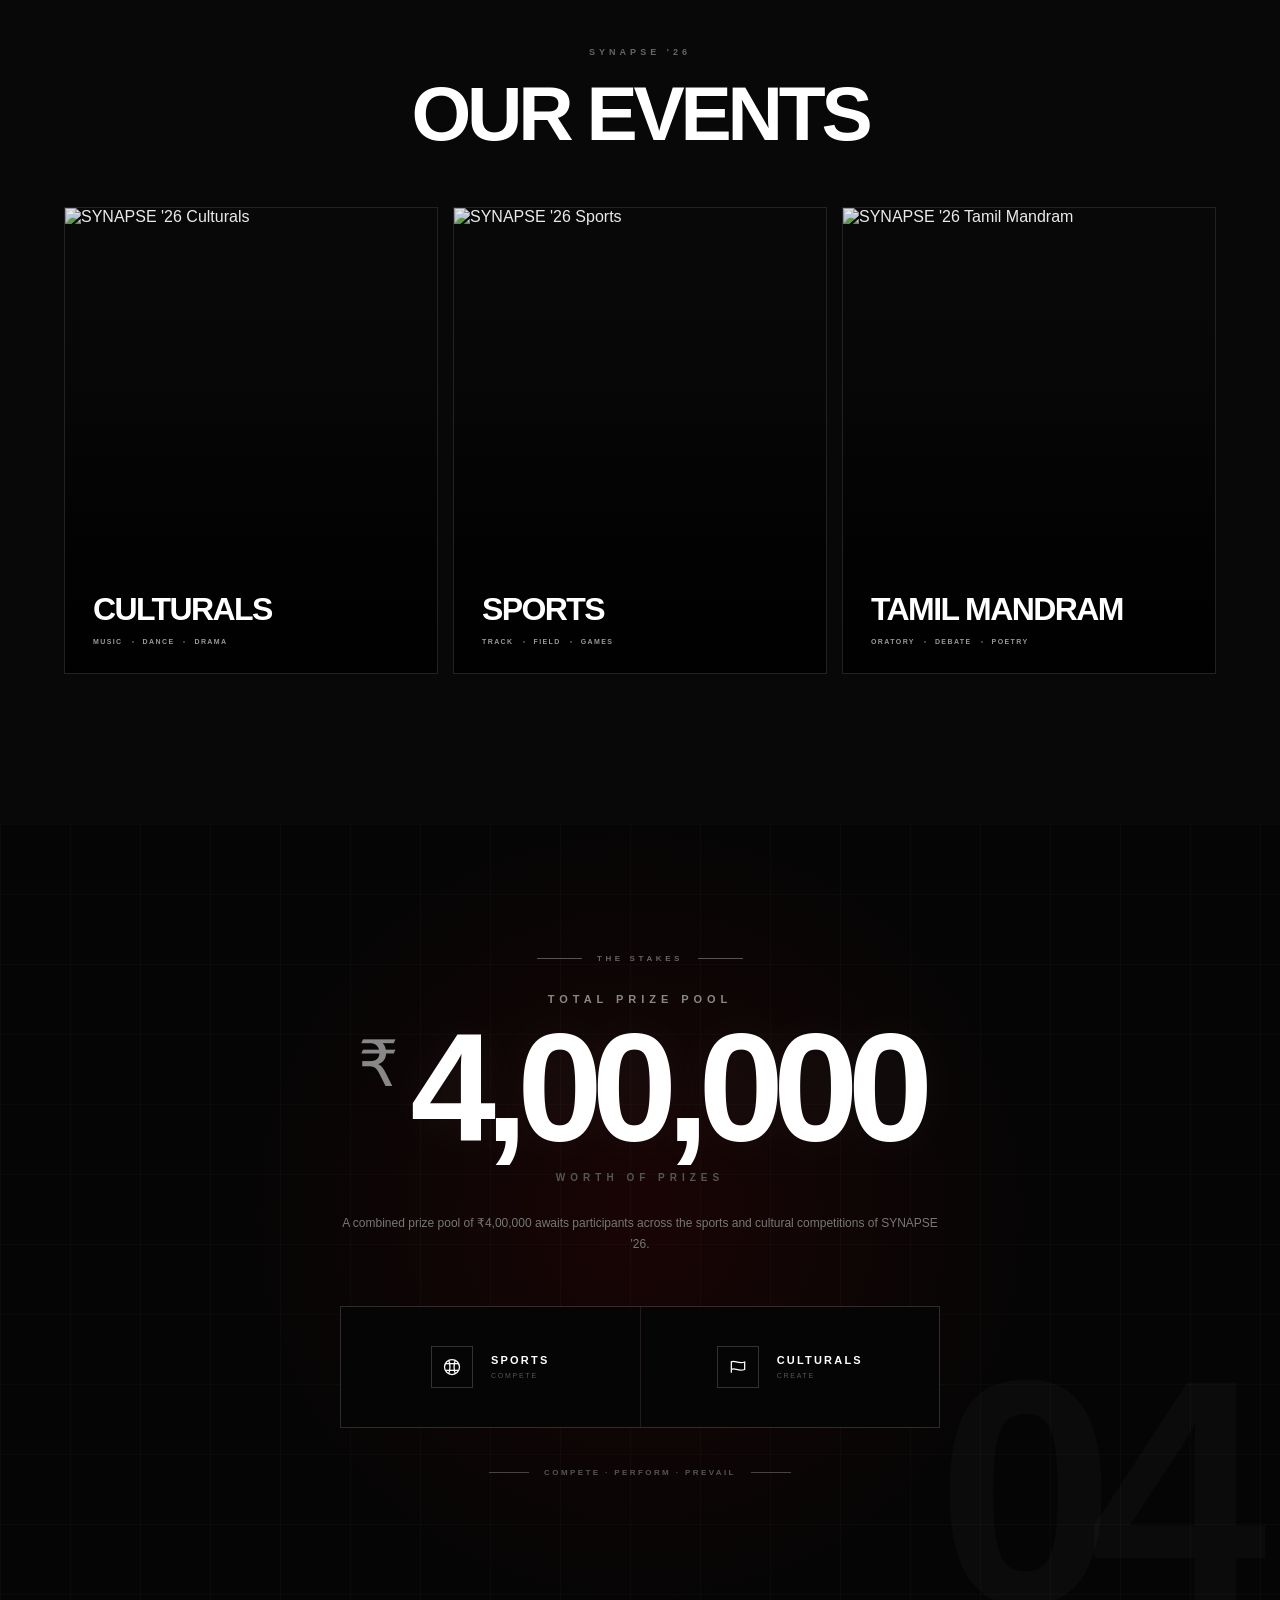
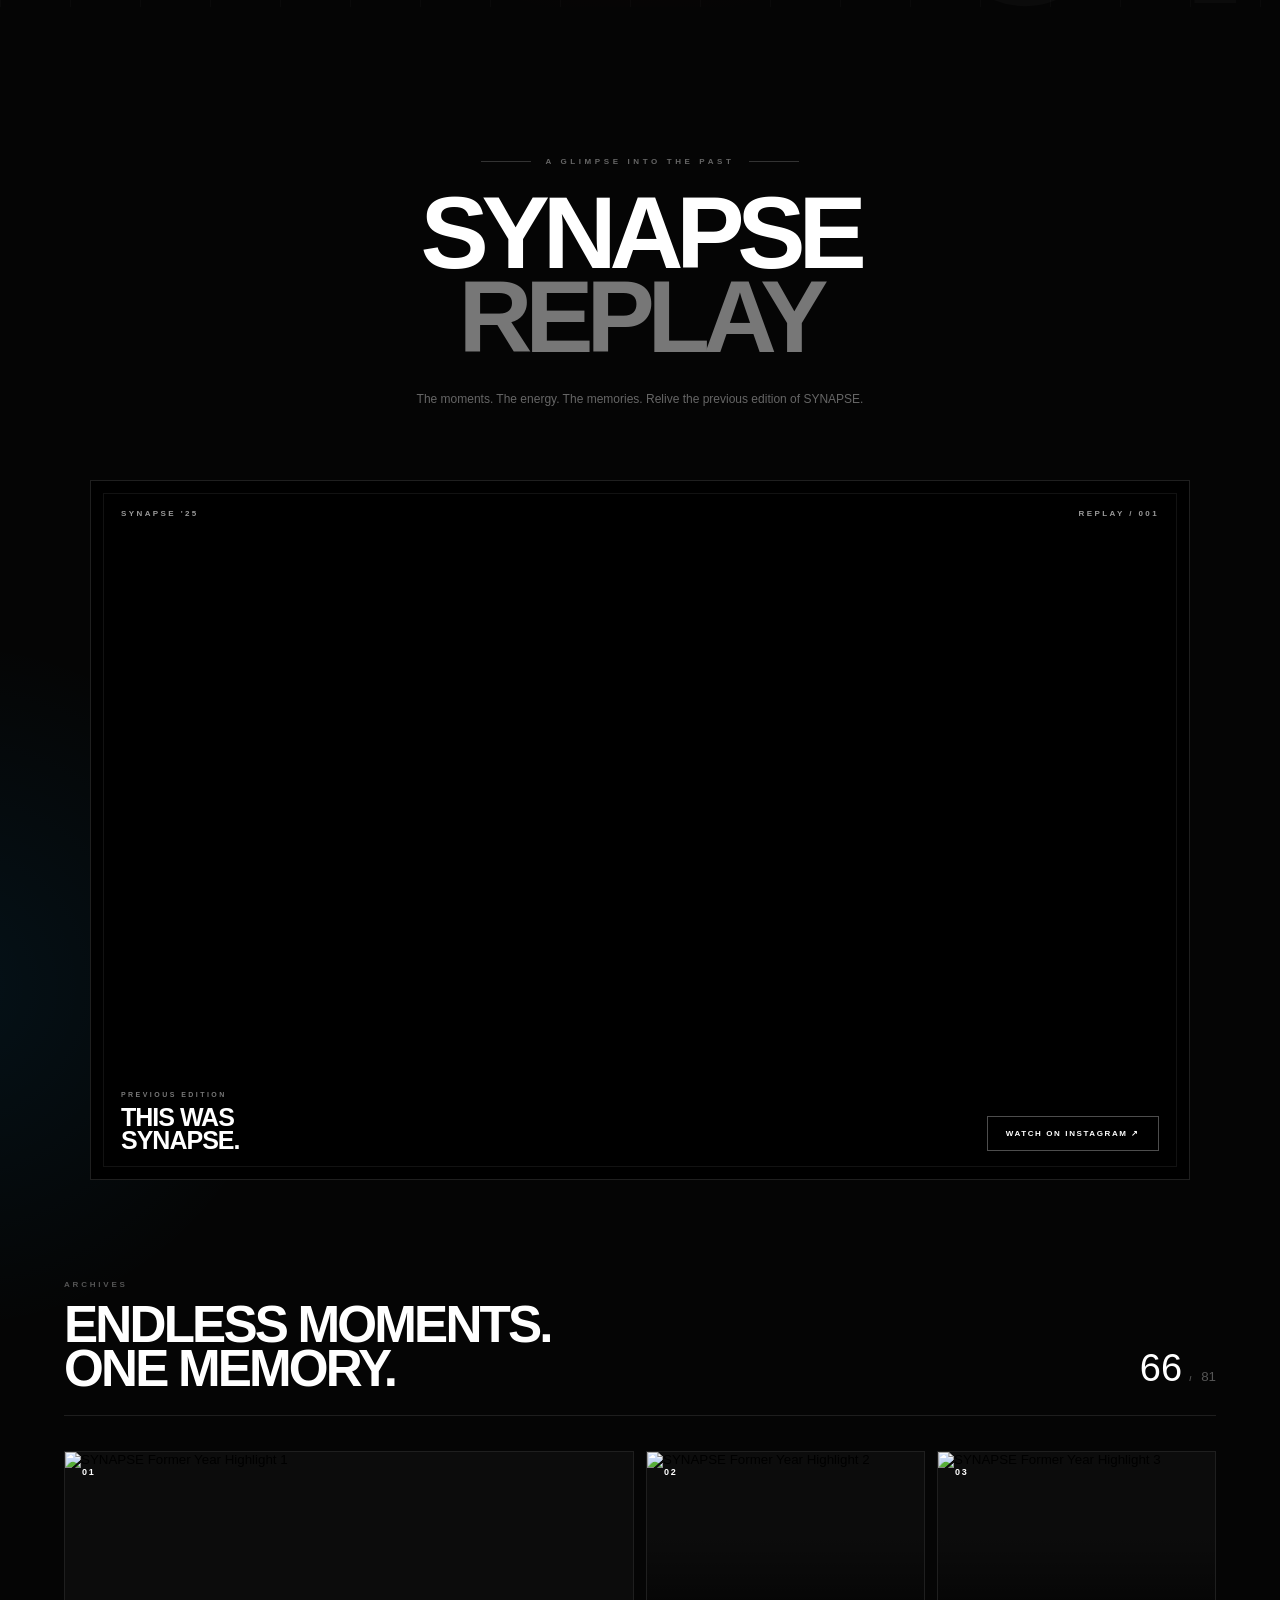
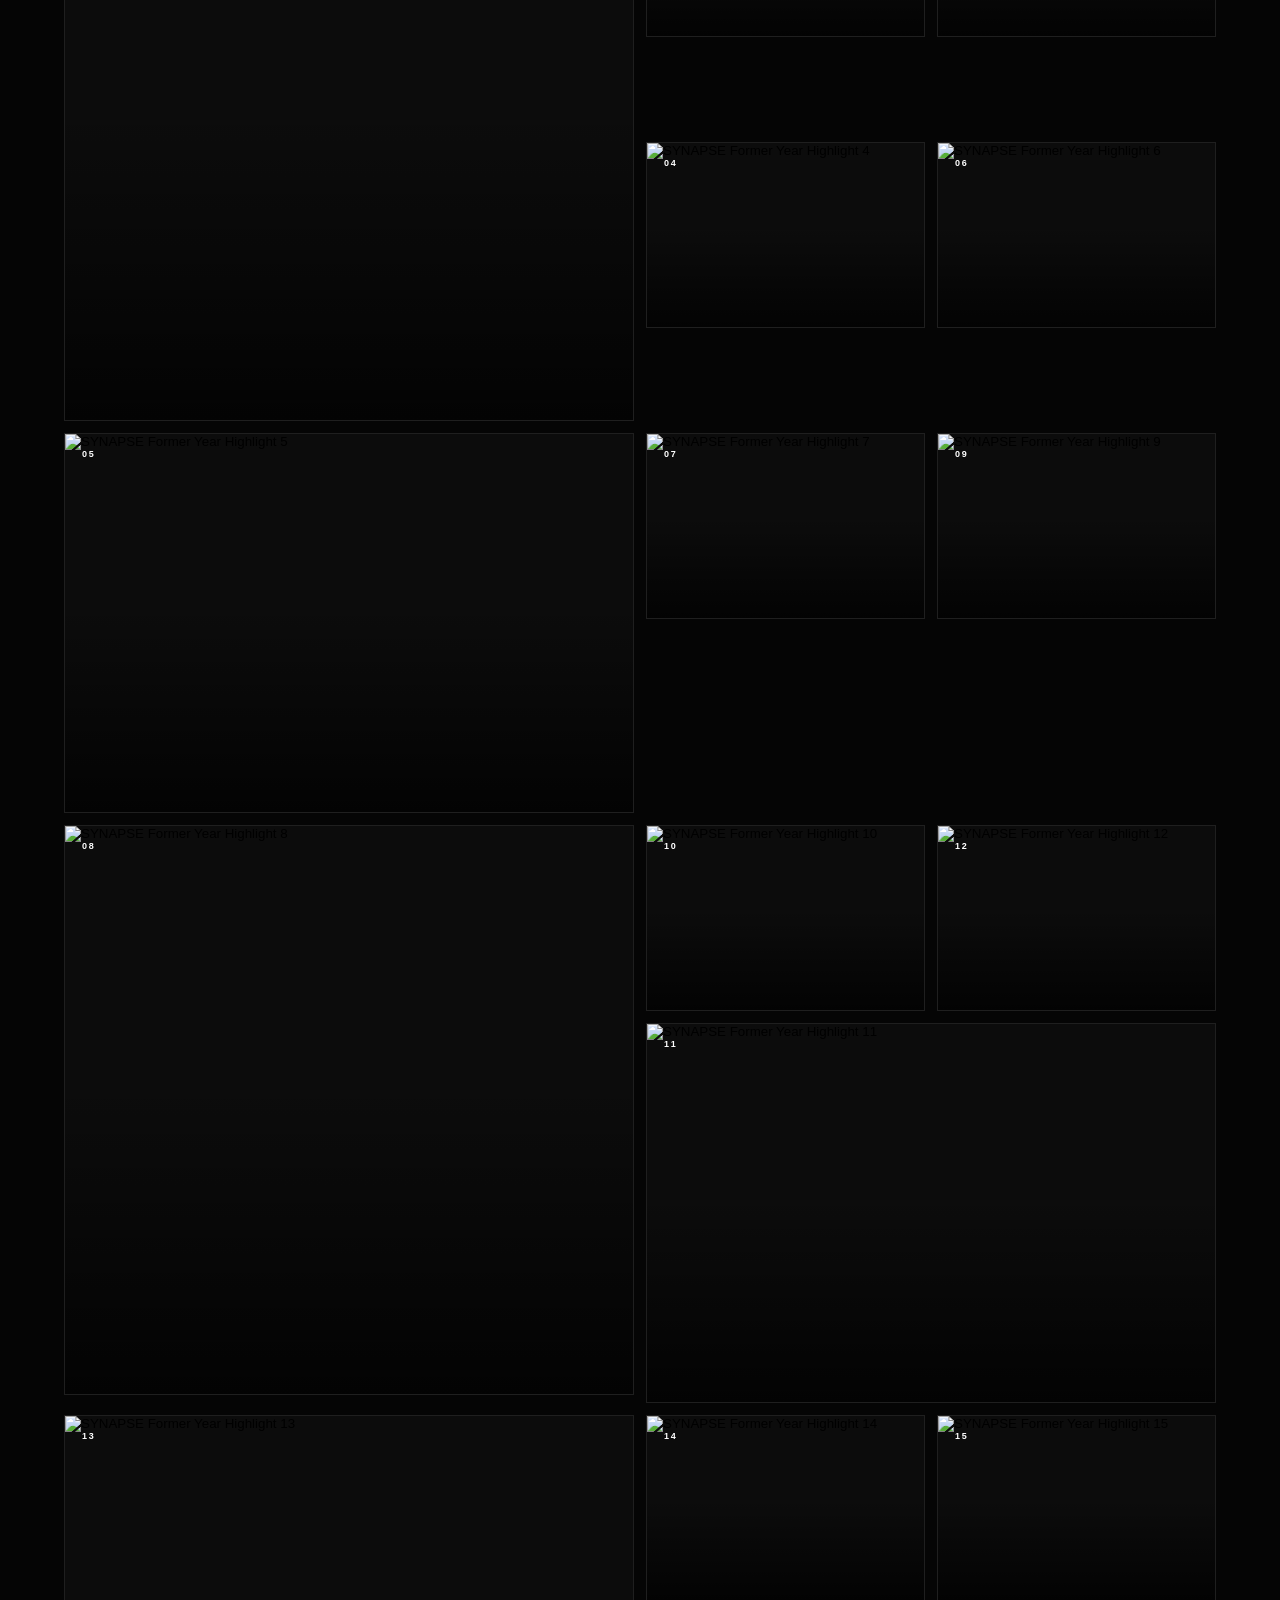
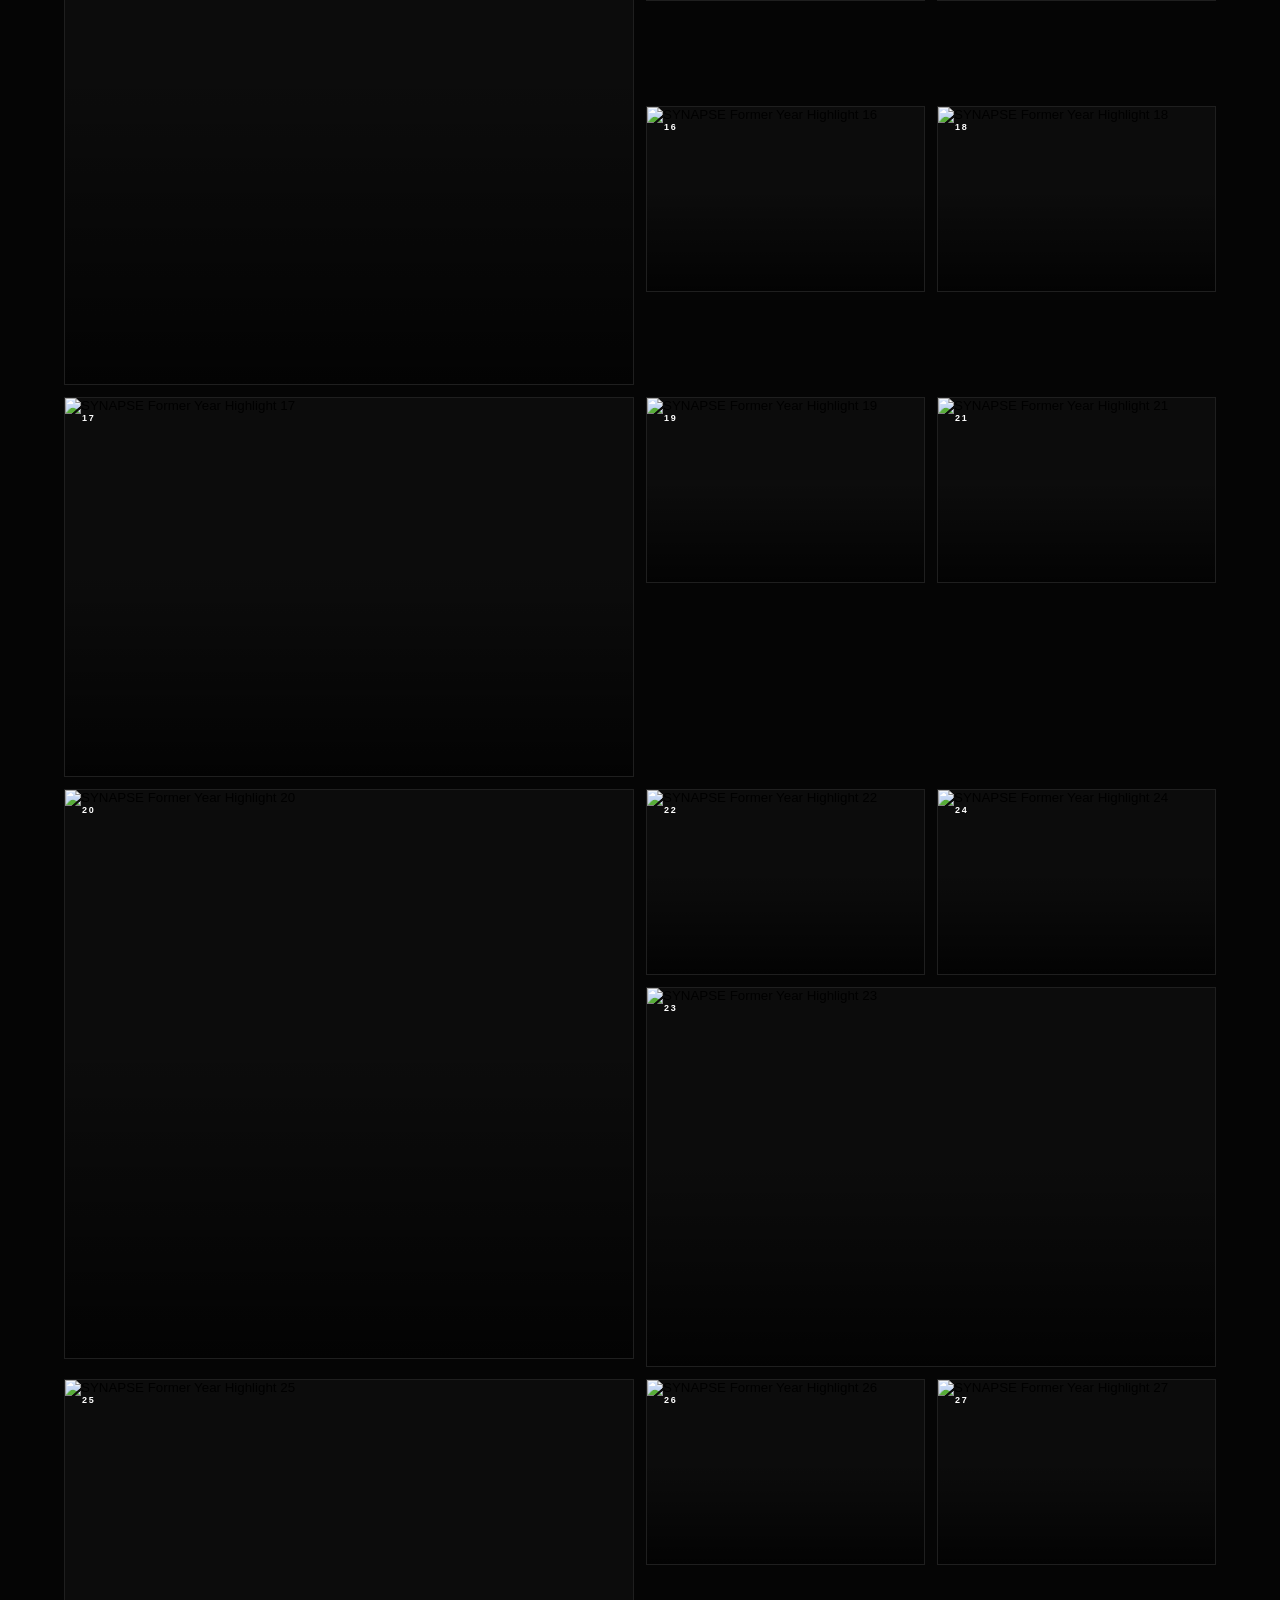
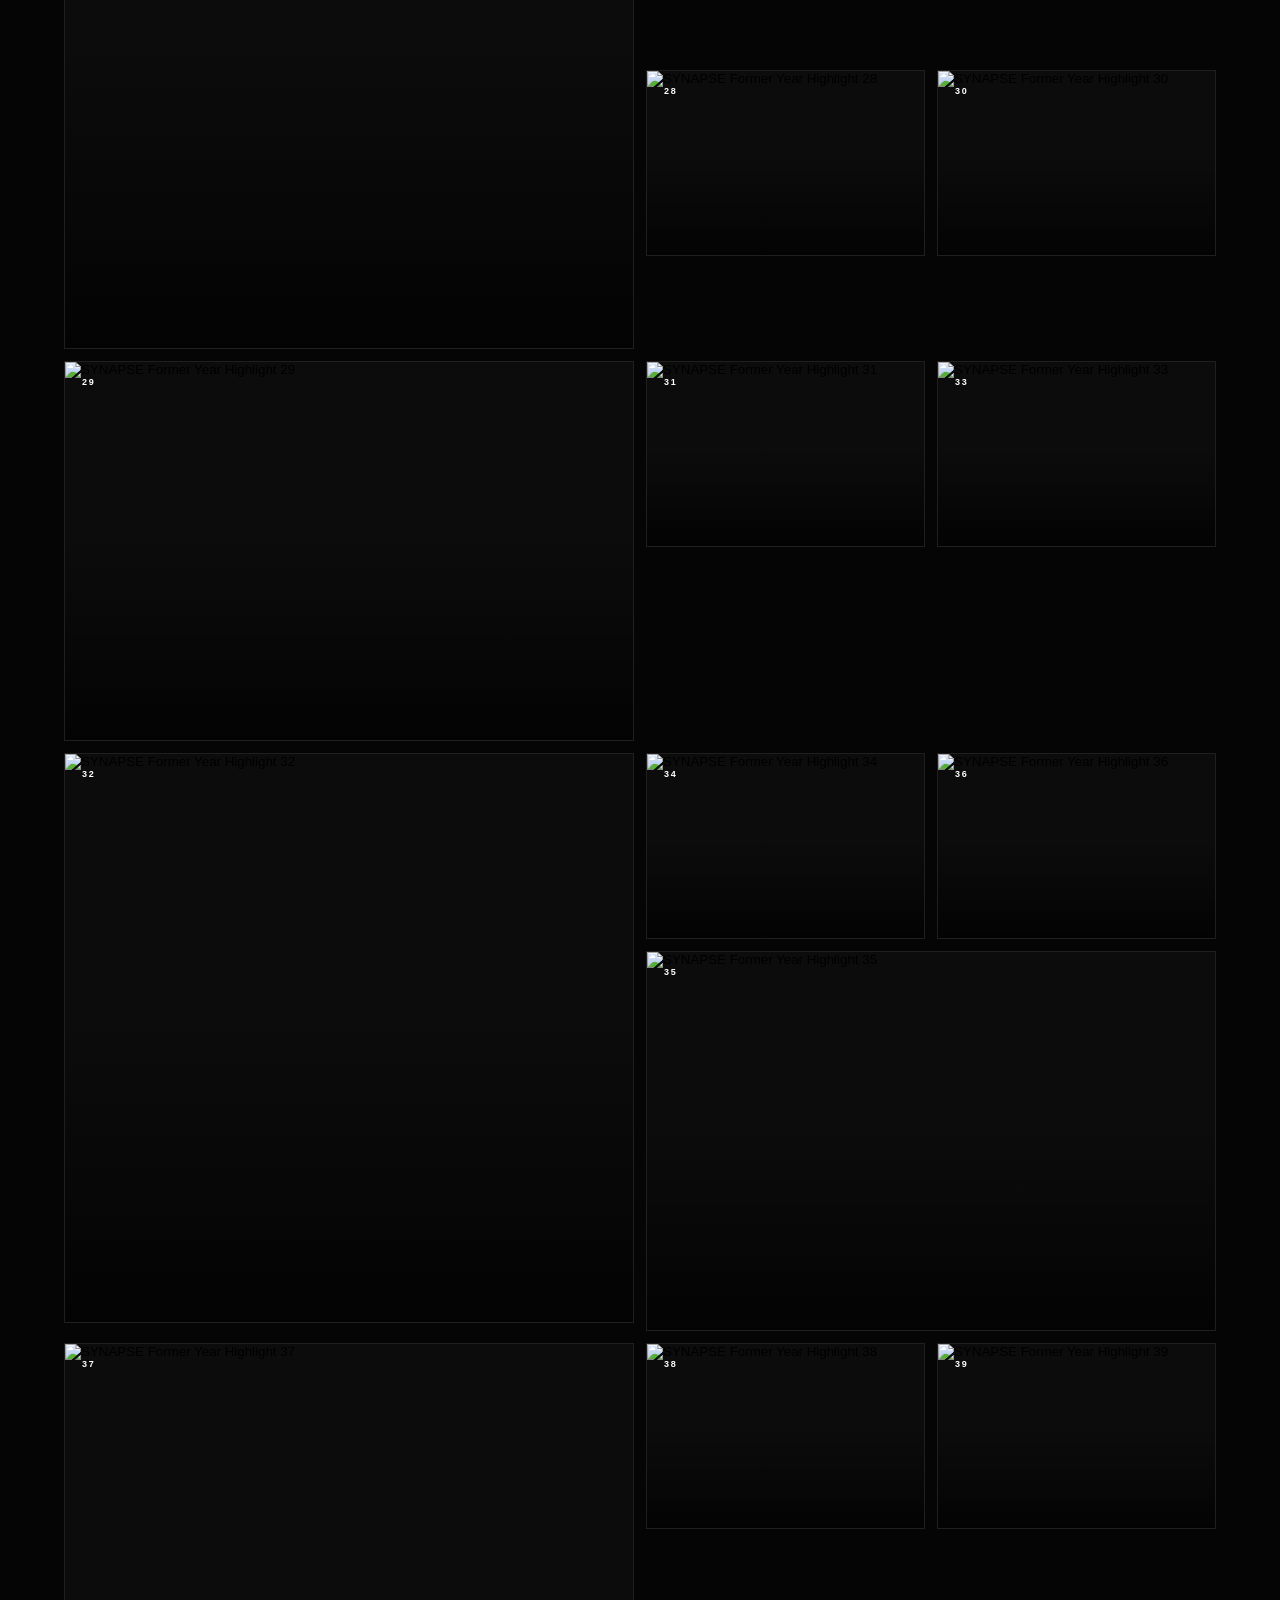
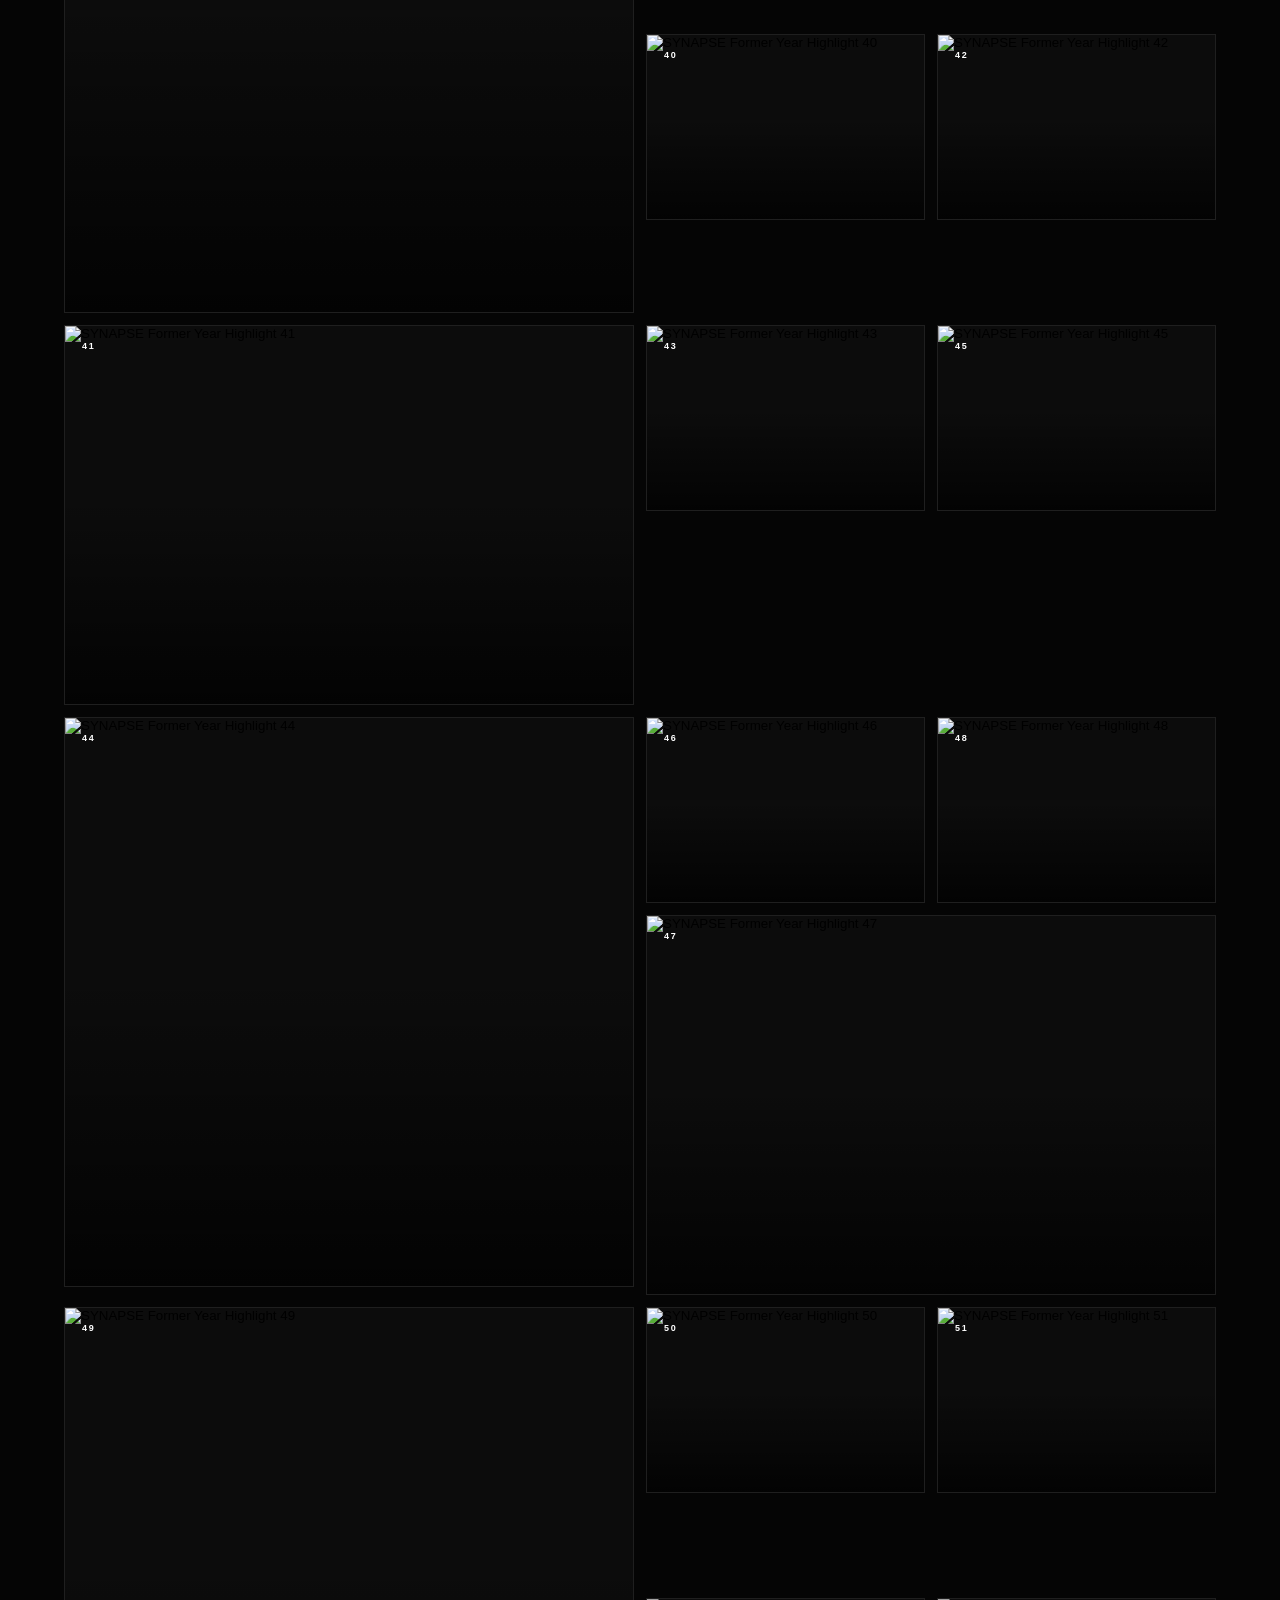
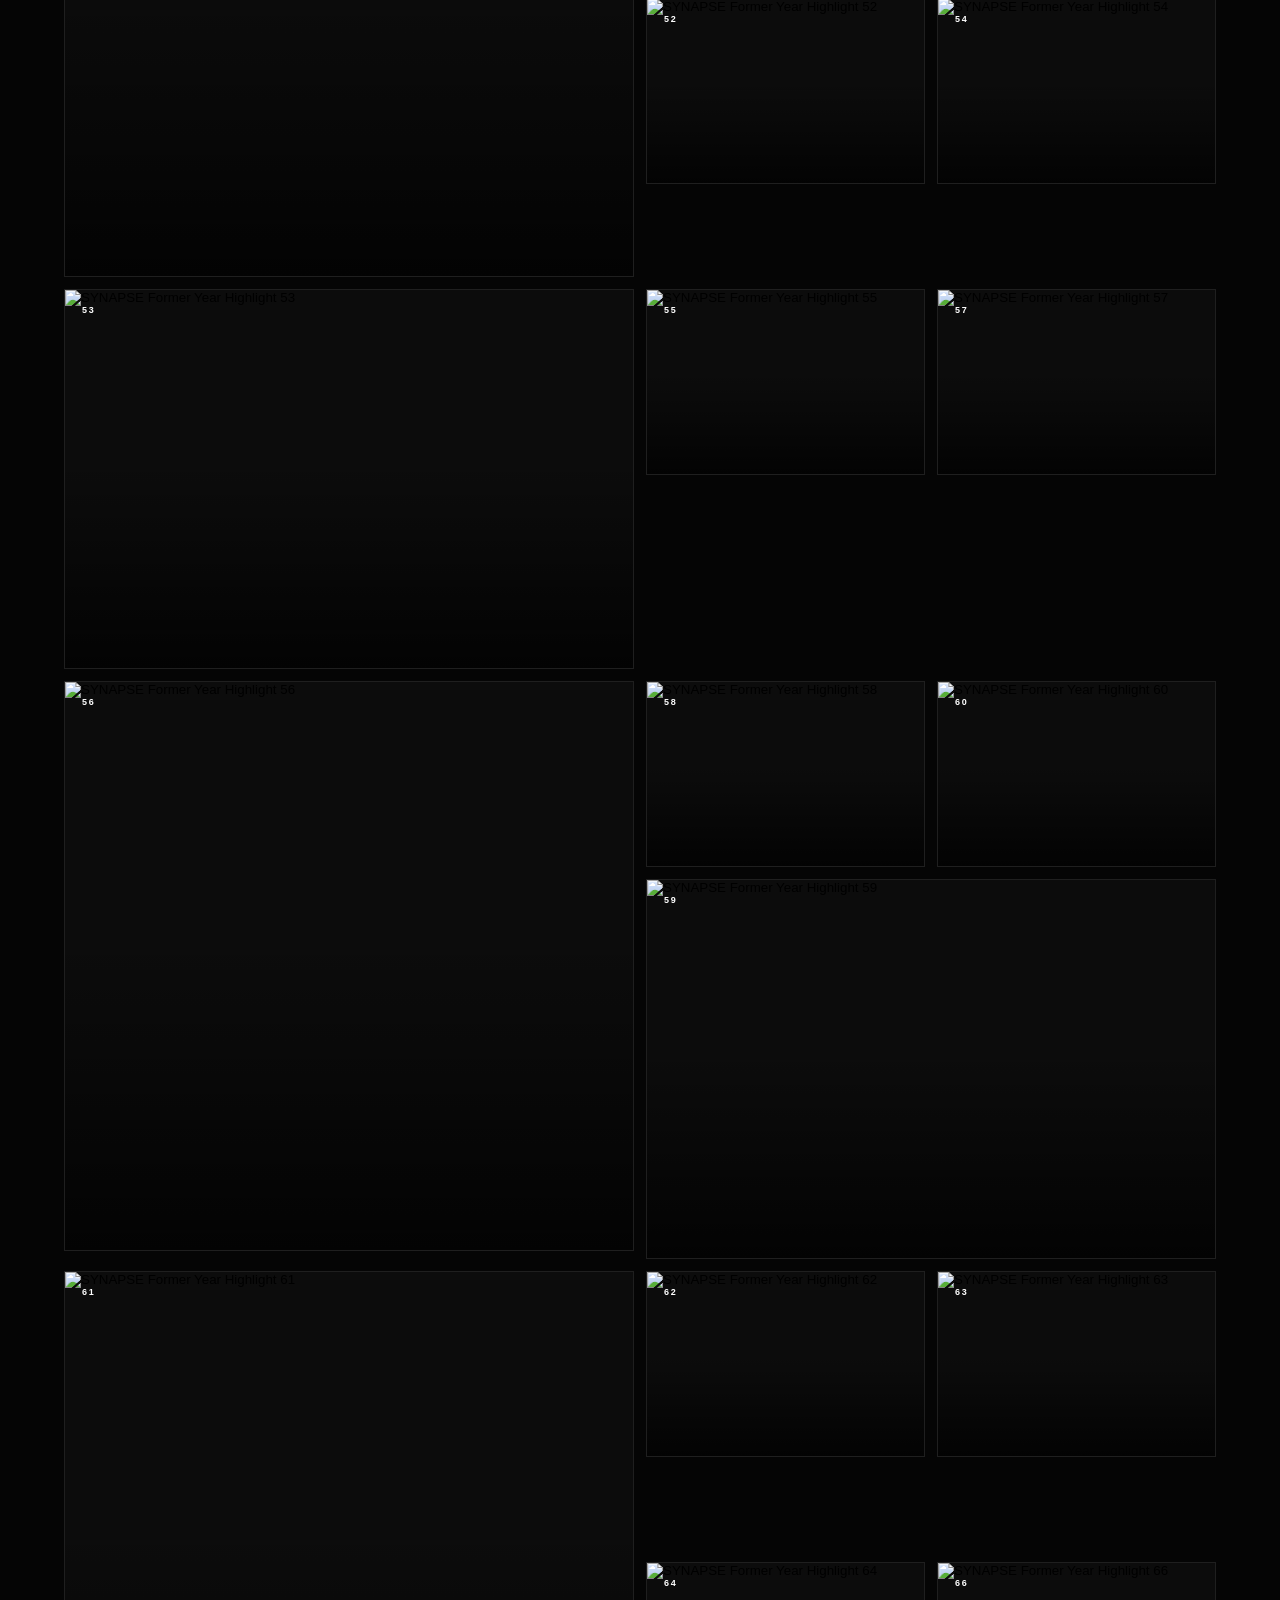
==== commit a41a559c: "Add files via upload" ====
--- a/index.html
+++ b/index.html
@@ -337,239 +337,7 @@
                 </div>
 
             </section>
-			            <!-- =========================================
-                 SPONSOR SHOWCASE
-            ========================================== -->
-
-            <section
-                id="sponsors"
-                class="sponsors-section"
-            >
-
-                <div class="sponsors-header">
-
-                    <div class="eyebrow">
-                        POWERING SYNAPSE '26
-                    </div>
-
-                    <h2>
-                        OUR
-                        <span>SPONSORS.</span>
-                    </h2>
-
-                    <p>
-                        The brands and organisations
-                        powering the SYNAPSE experience.
-                    </p>
-
-                </div>
-
-
-                <!-- SPONSOR SLIDER -->
-
-                <div class="sponsor-slider">
-
-                    <div
-                        class="sponsor-track"
-                        id="sponsorTrack"
-                    >
-
-
-                        <!-- =================================
-                             SPONSOR 01
-                        ================================== -->
-
-                        <a
-                            href="https://www.youtube.com/"
-                            target="_blank"
-                            rel="noopener noreferrer"
-                            class="sponsor-slide"
-                        >
-
-                            <img
-                                src="assets/sponsors/sponsor-1.jpg"
-                                alt="Sponsor 1"
-                            >
-
-                            <div class="sponsor-overlay">
-
-                                <span>
-                                    VISIT SPONSOR
-                                </span>
-
-                                <strong>
-                                    ↗
-                                </strong>
-
-                            </div>
-
-                        </a>
-
-
-
-                        <!-- =================================
-                             SPONSOR 02
-                        ================================== -->
-
-                        <a
-                            href="https://example.com"
-                            target="_blank"
-                            rel="noopener noreferrer"
-                            class="sponsor-slide"
-                        >
-
-                            <img
-                                src="assets/sponsors/sponsor-2.jpg"
-                                alt="Sponsor 2"
-                            >
-
-                            <div class="sponsor-overlay">
-
-                                <span>
-                                    VISIT SPONSOR
-                                </span>
-
-                                <strong>
-                                    ↗
-                                </strong>
-
-                            </div>
-
-                        </a>
-
-
-
-                        <!-- =================================
-                             SPONSOR 03
-                        ================================== -->
-
-                        <a
-                            href="https://example.com"
-                            target="_blank"
-                            rel="noopener noreferrer"
-                            class="sponsor-slide"
-                        >
-
-                            <img
-                                src="assets/sponsors/sponsor-3.jpg"
-                                alt="Sponsor 3"
-                            >
-
-                            <div class="sponsor-overlay">
-
-                                <span>
-                                    VISIT SPONSOR
-                                </span>
-
-                                <strong>
-                                    ↗
-                                </strong>
-
-                            </div>
-
-                        </a>
-
-
-
-                        <!-- =================================
-                             SPONSOR 04
-                        ================================== -->
-
-                        <a
-                            href="https://example.com"
-                            target="_blank"
-                            rel="noopener noreferrer"
-                            class="sponsor-slide"
-                        >
-
-                            <img
-                                src="assets/sponsors/sponsor-4.jpg"
-                                alt="Sponsor 4"
-                            >
-
-                            <div class="sponsor-overlay">
-
-                                <span>
-                                    VISIT SPONSOR
-                                </span>
-
-                                <strong>
-                                    ↗
-                                </strong>
-
-                            </div>
-
-                        </a>
-
-                    </div>
-
-
-                    <!-- PREVIOUS -->
-
-                    <button
-                        class="sponsor-arrow sponsor-prev"
-                        id="sponsorPrev"
-                        type="button"
-                        aria-label="Previous sponsor"
-                    >
-                        ←
-                    </button>
-
-
-                    <!-- NEXT -->
-
-                    <button
-                        class="sponsor-arrow sponsor-next"
-                        id="sponsorNext"
-                        type="button"
-                        aria-label="Next sponsor"
-                    >
-                        →
-                    </button>
-
-                </div>
-
-
-                <!-- PAGINATION -->
-
-                <div
-                    class="sponsor-dots"
-                    id="sponsorDots"
-                >
-
-                    <button
-                        class="sponsor-dot active"
-                        data-slide="0"
-                        aria-label="Go to sponsor 1"
-                    ></button>
-
-                    <button
-                        class="sponsor-dot"
-                        data-slide="1"
-                        aria-label="Go to sponsor 2"
-                    ></button>
-
-                    <button
-                        class="sponsor-dot"
-                        data-slide="2"
-                        aria-label="Go to sponsor 3"
-                    ></button>
-
-                    <button
-                        class="sponsor-dot"
-                        data-slide="3"
-                        aria-label="Go to sponsor 4"
-                    ></button>
-
-                </div>
-
-
-                <div class="sponsor-swipe-hint">
-                    SWIPE TO EXPLORE
-                </div>
-
-            </section>
-			
+			           
 <!-- =========================================
      SOCIAL RESPONSIBILITY INITIATIVE
      SAY NO TO DRUGS — DRUG FREE TAMILNADU
@@ -1626,7 +1394,7 @@
                     ================================== -->
 
                     <a
-                        href="culturals.html"
+                        href="#"
                         class="event-card"
                     >
 
@@ -1682,7 +1450,7 @@
                     ================================== -->
 
                     <a
-                        href="sports.html"
+                        href="#"
                         class="event-card"
                     >
 
@@ -1738,7 +1506,7 @@
                     ================================== -->
 
                     <a
-                        href="tamilmandram.html"
+                        href="#"
                         class="event-card"
                     >
 
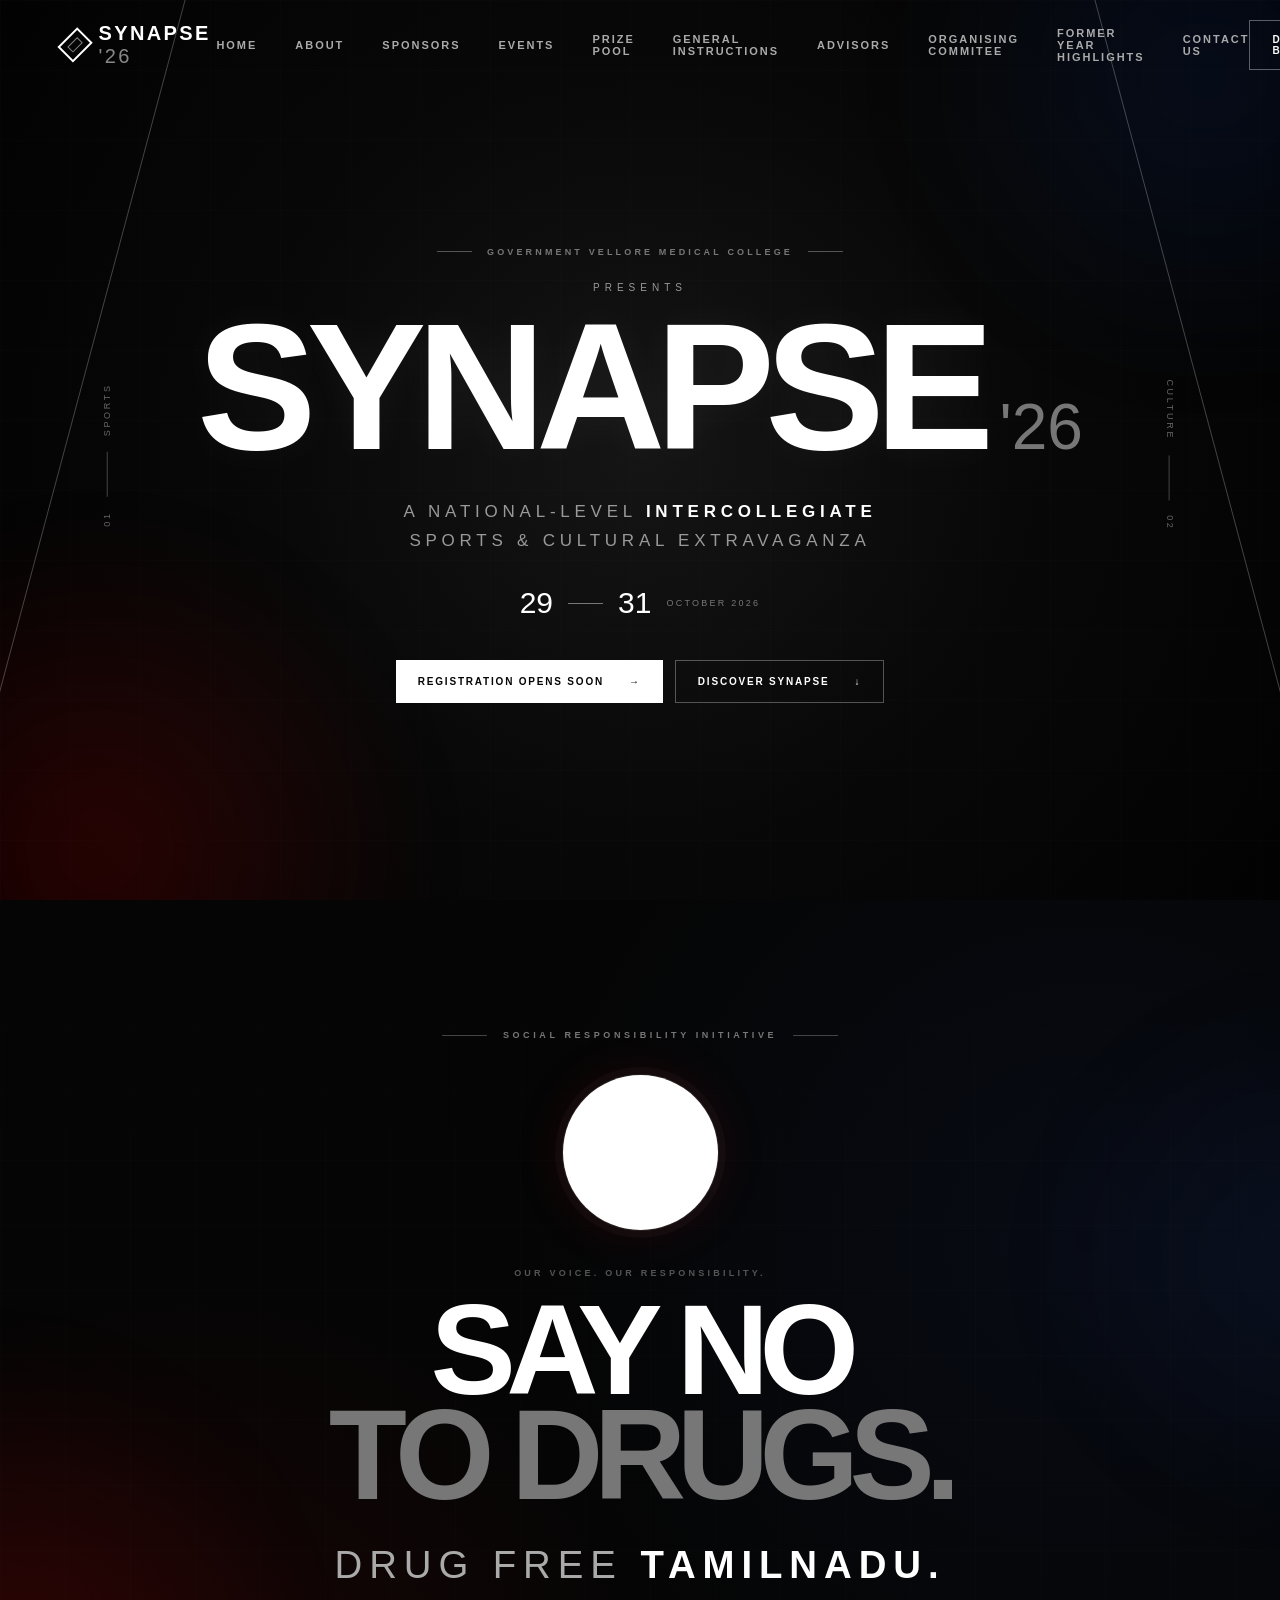
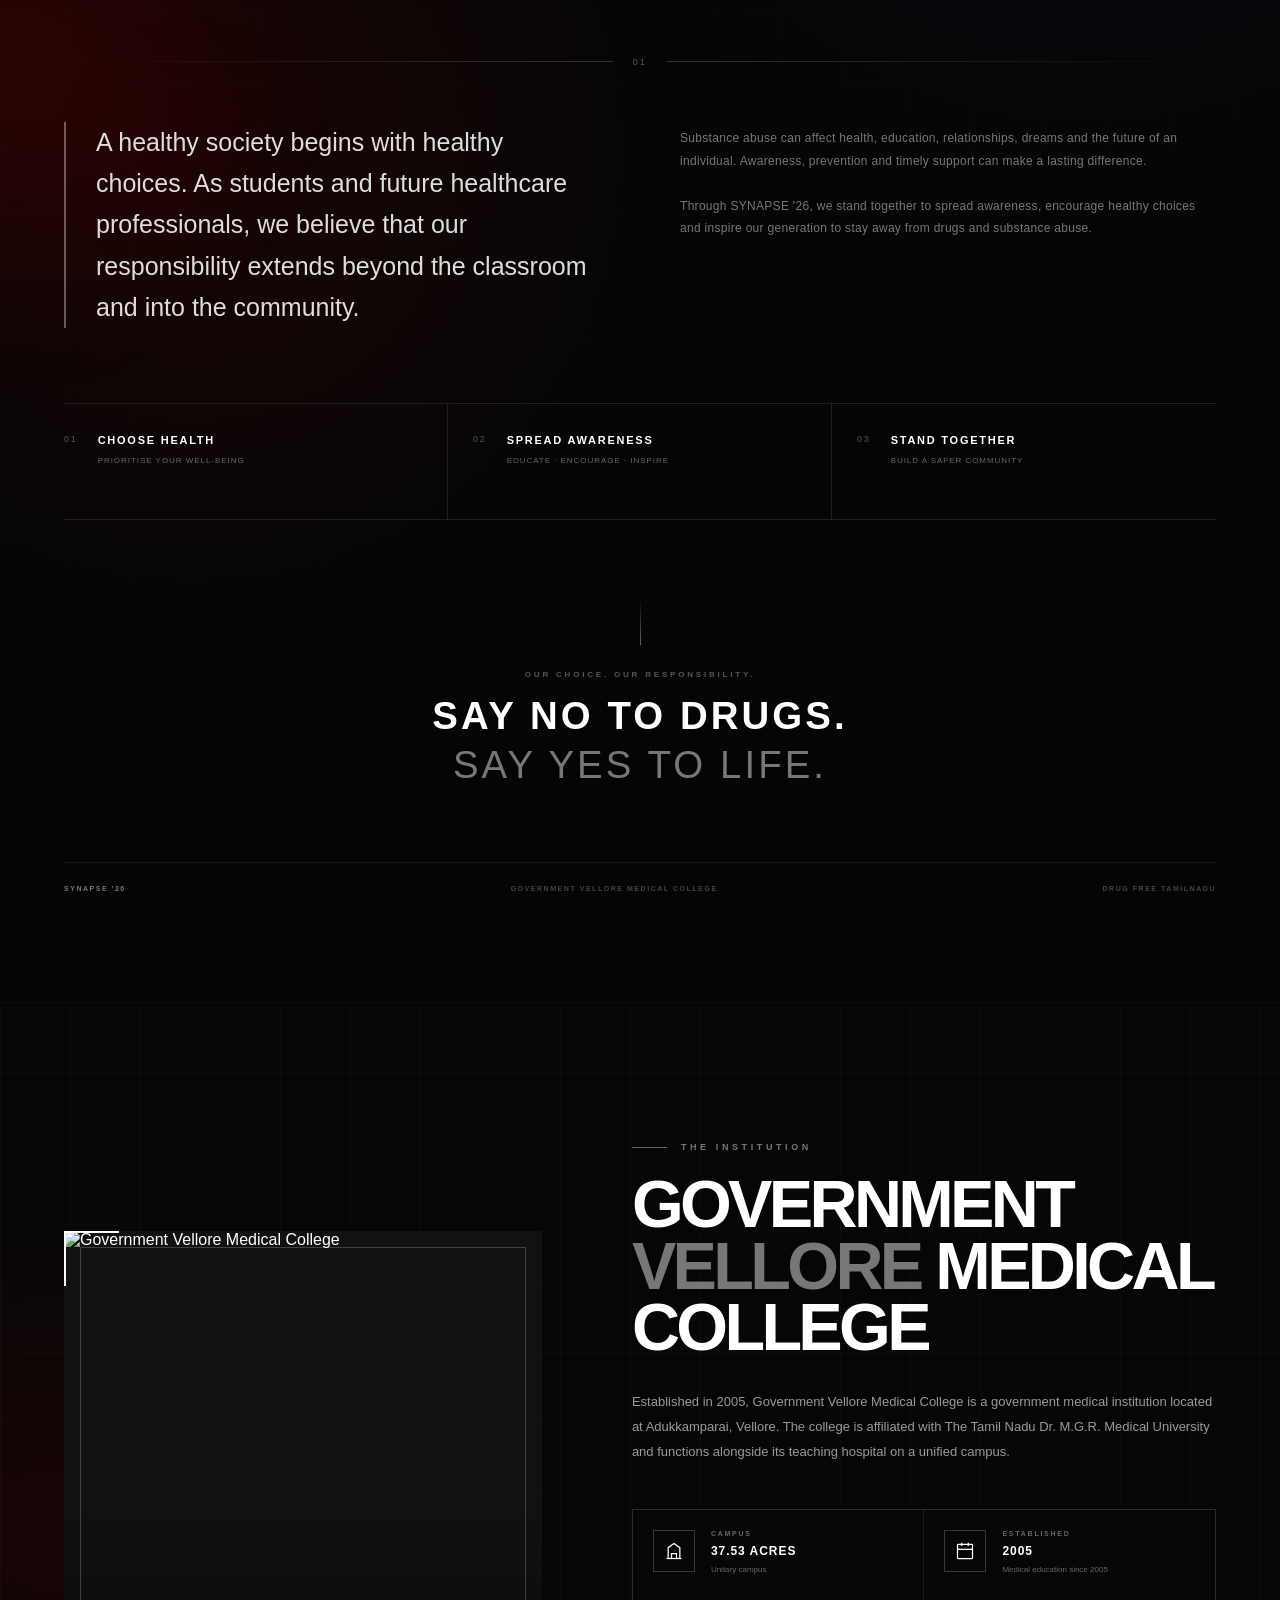
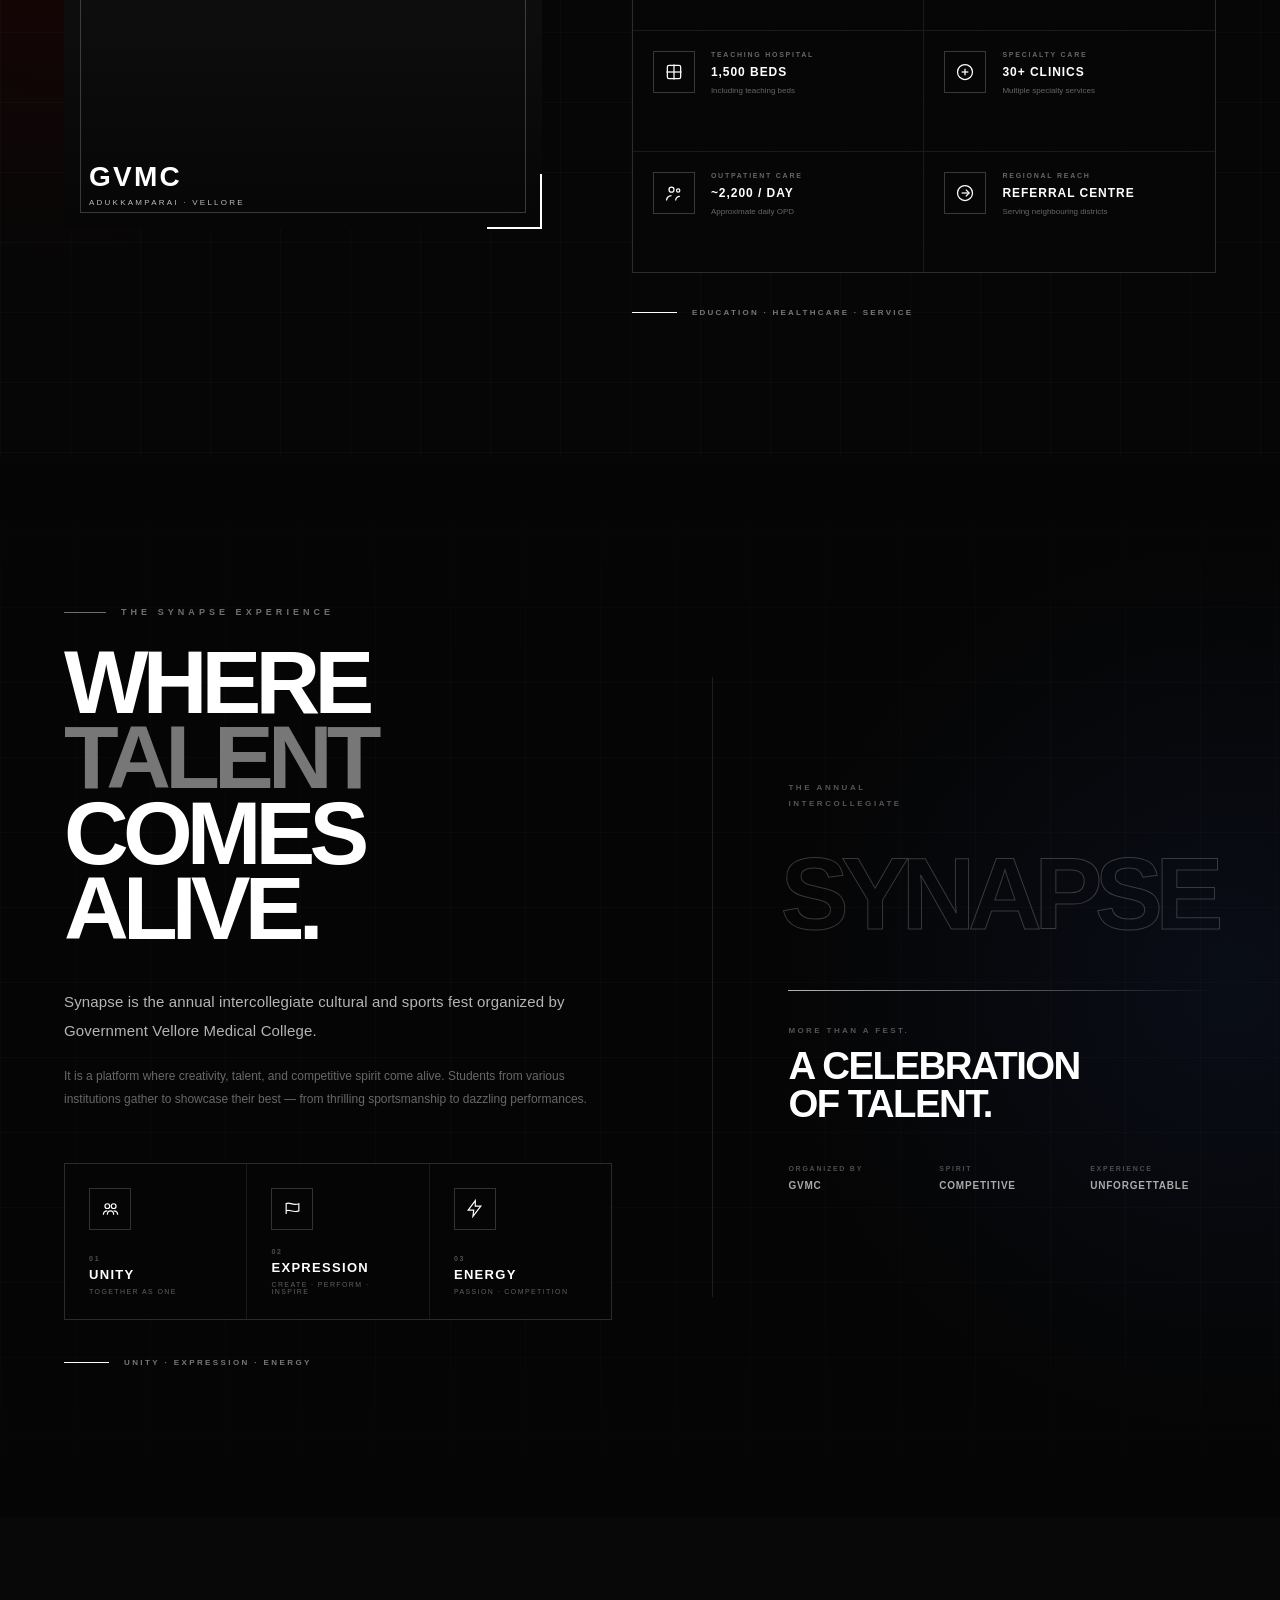
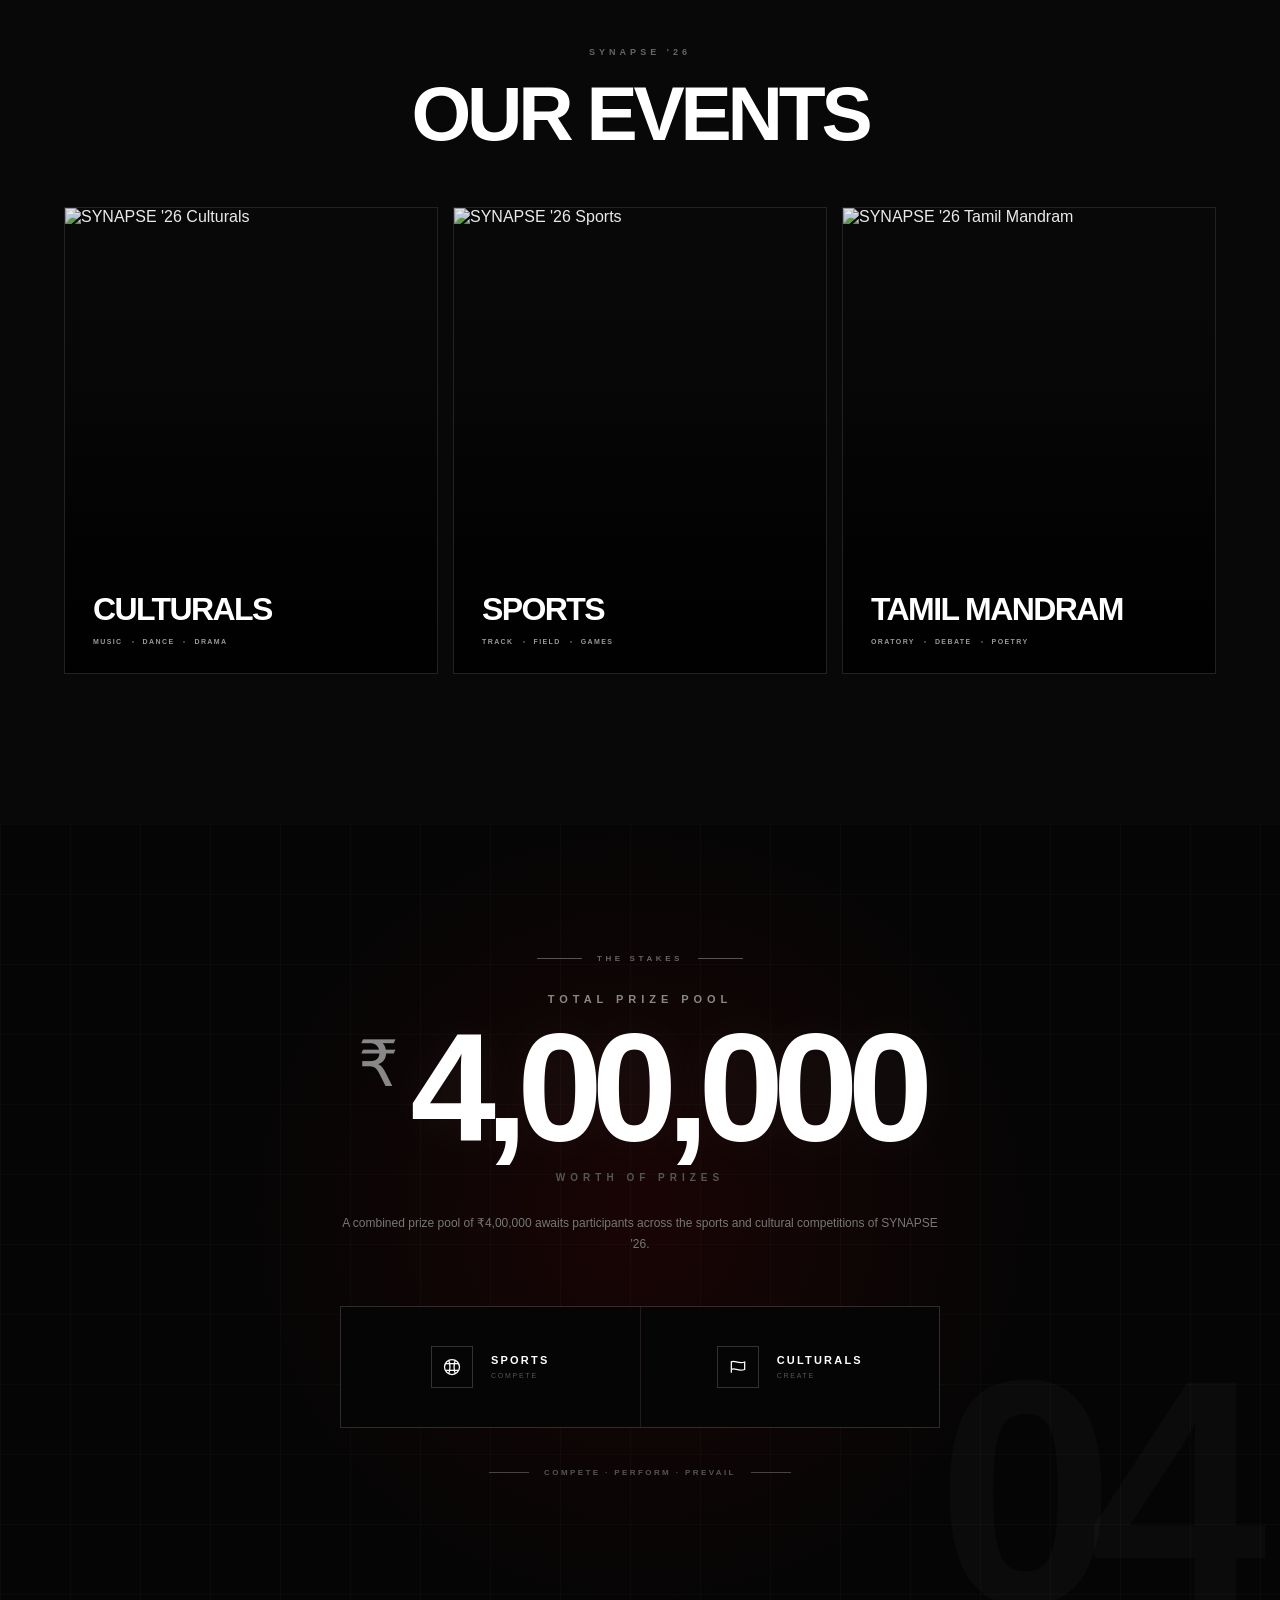
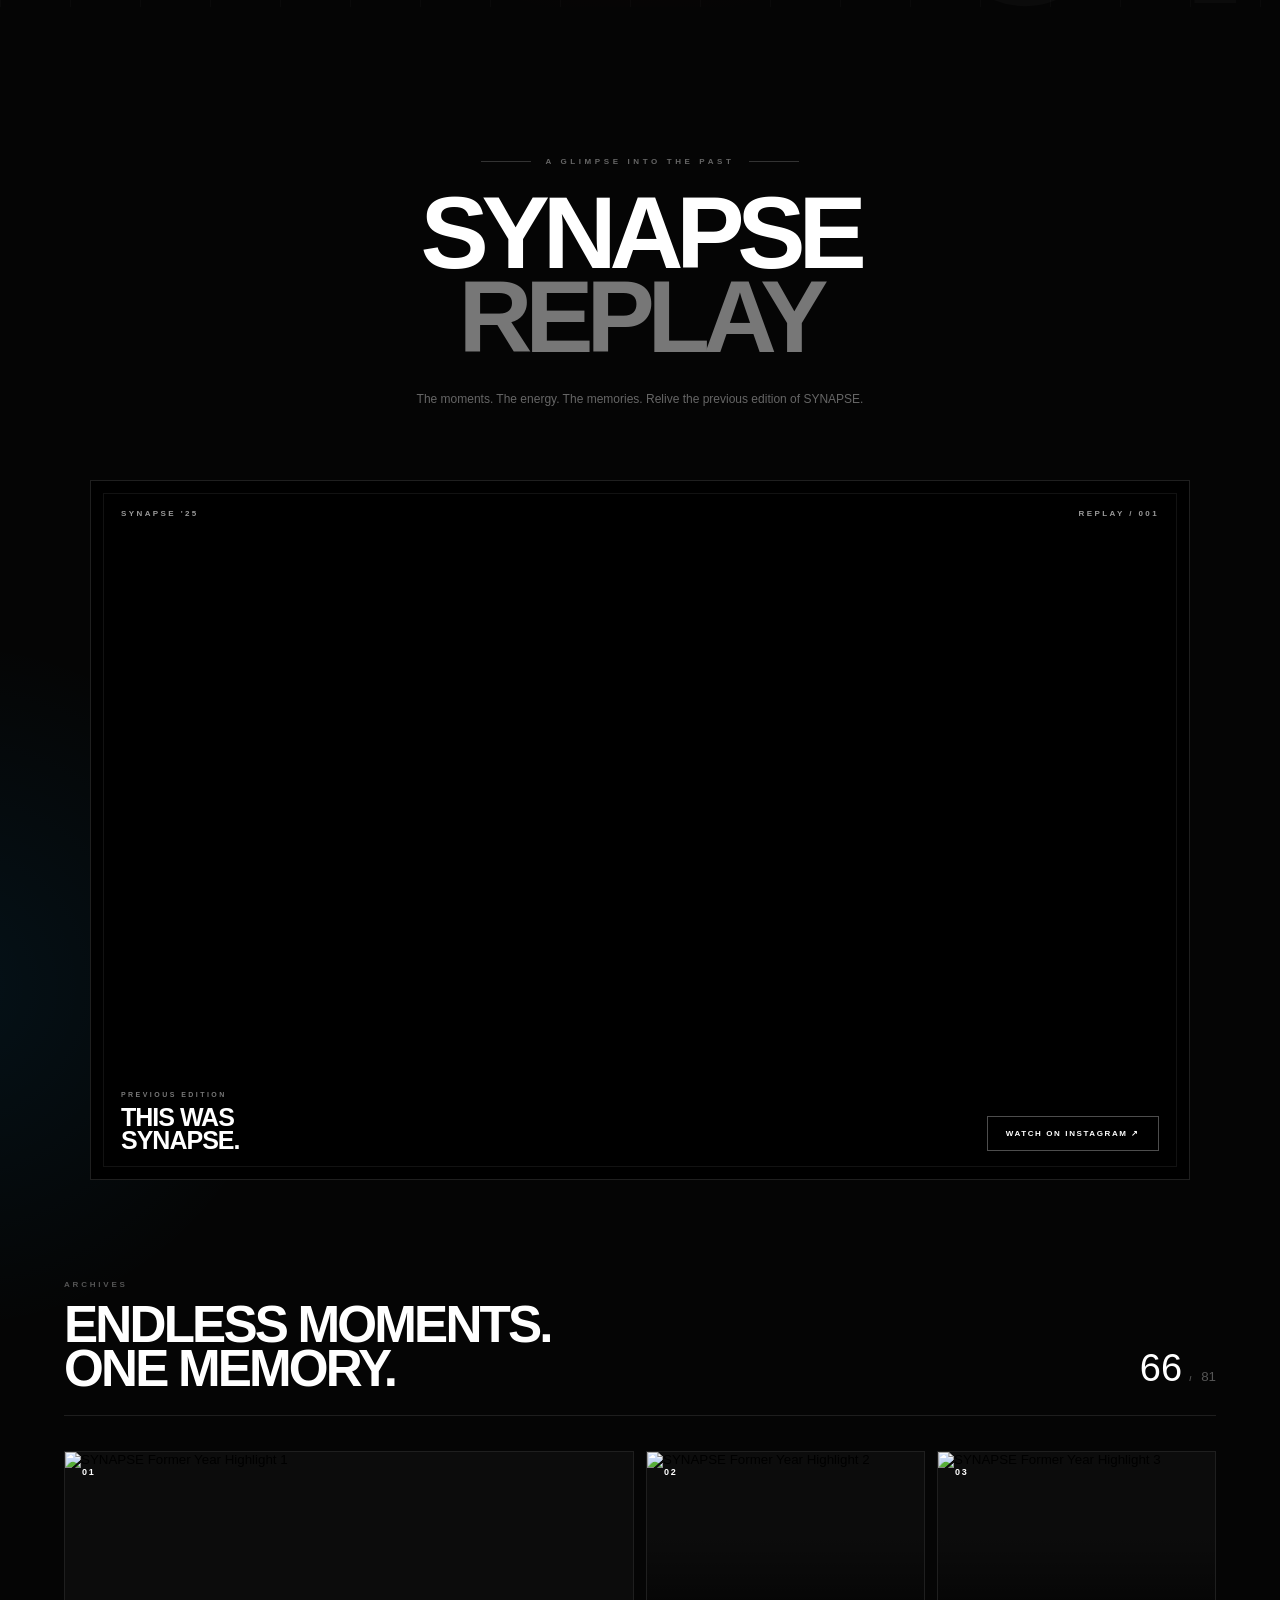
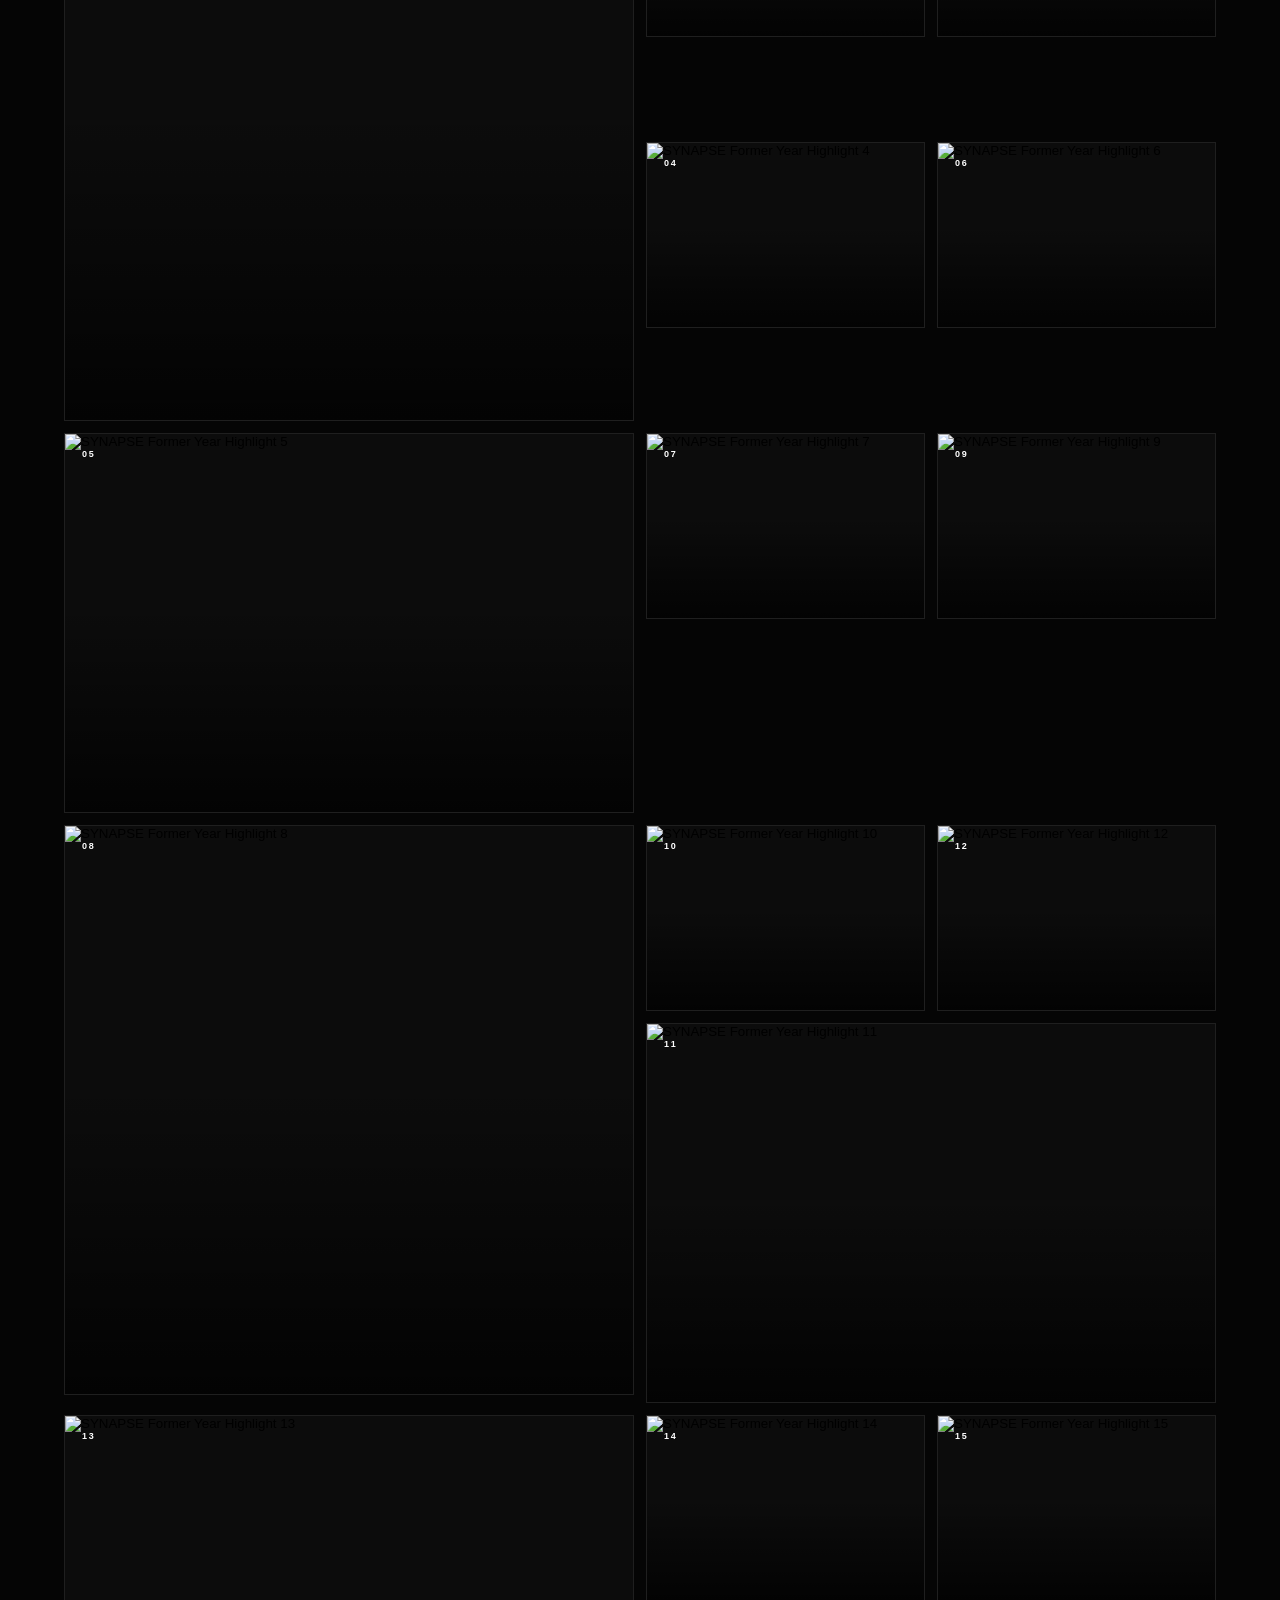
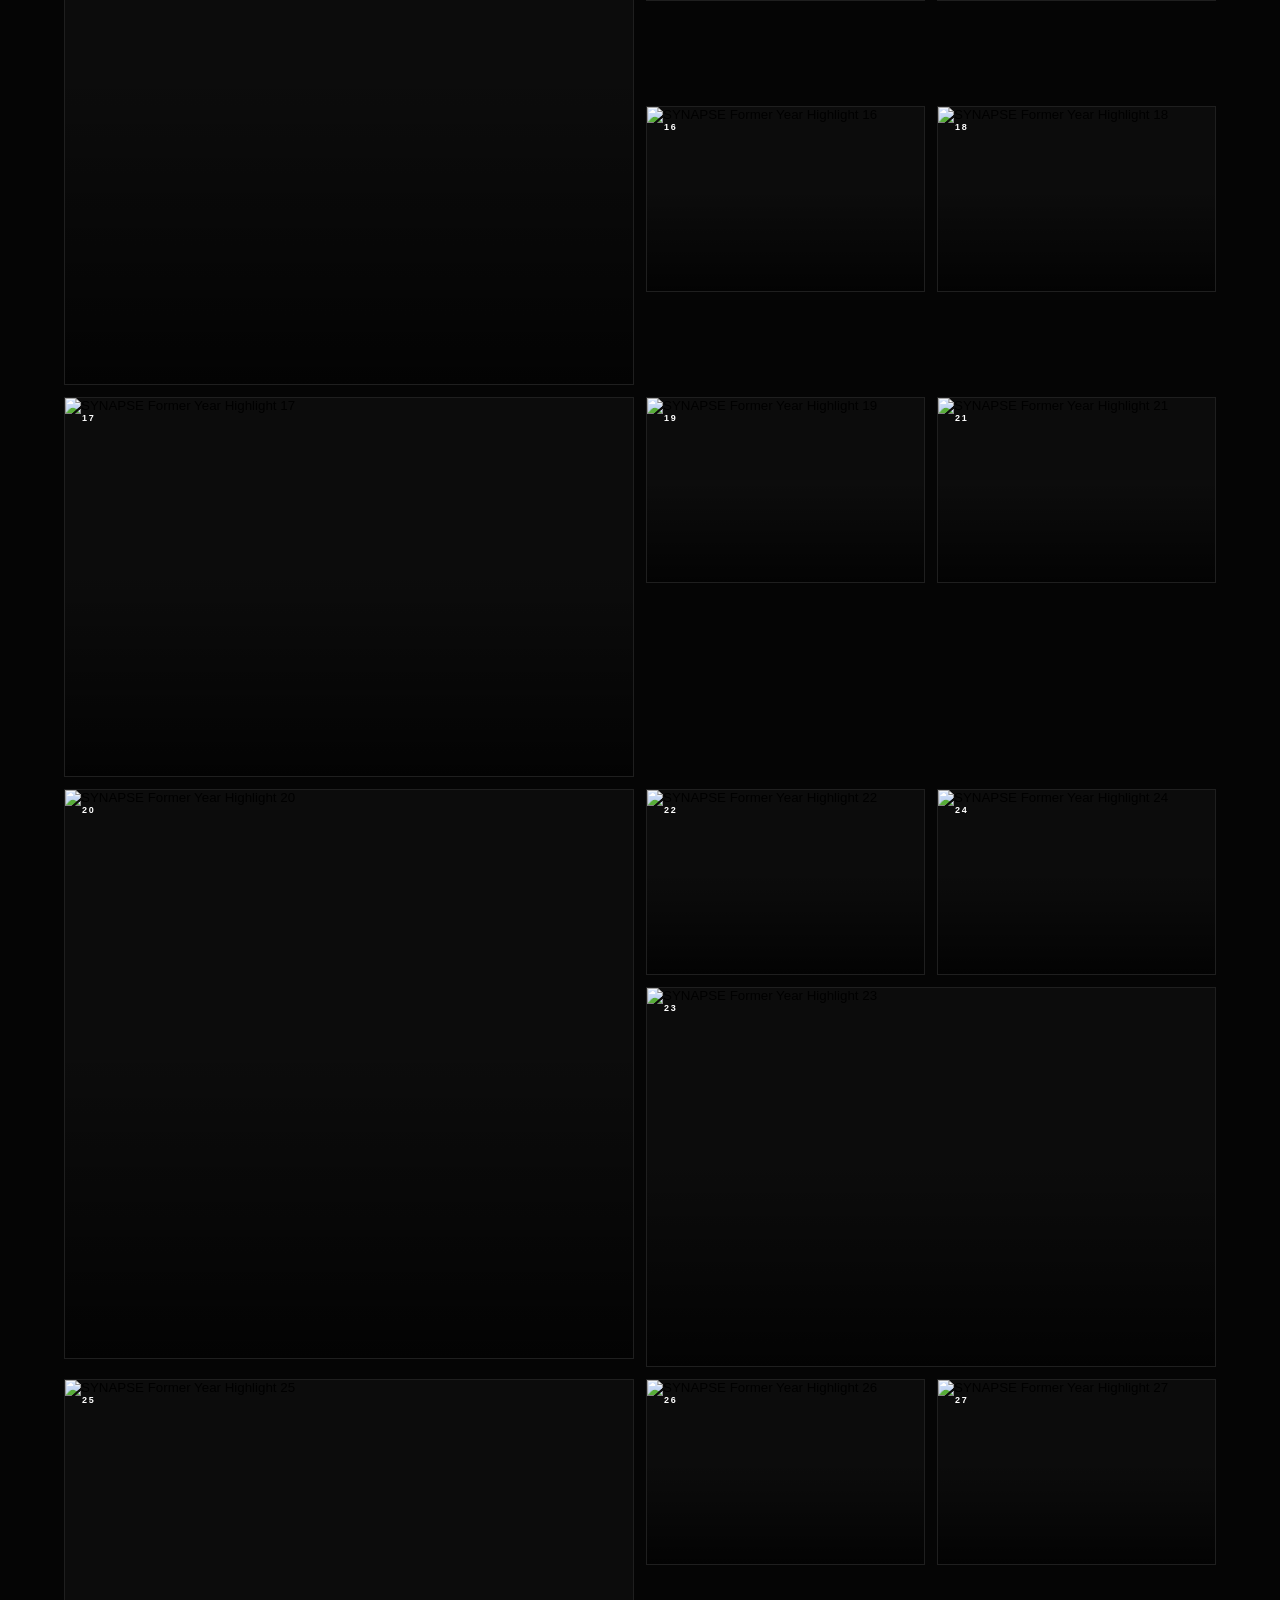
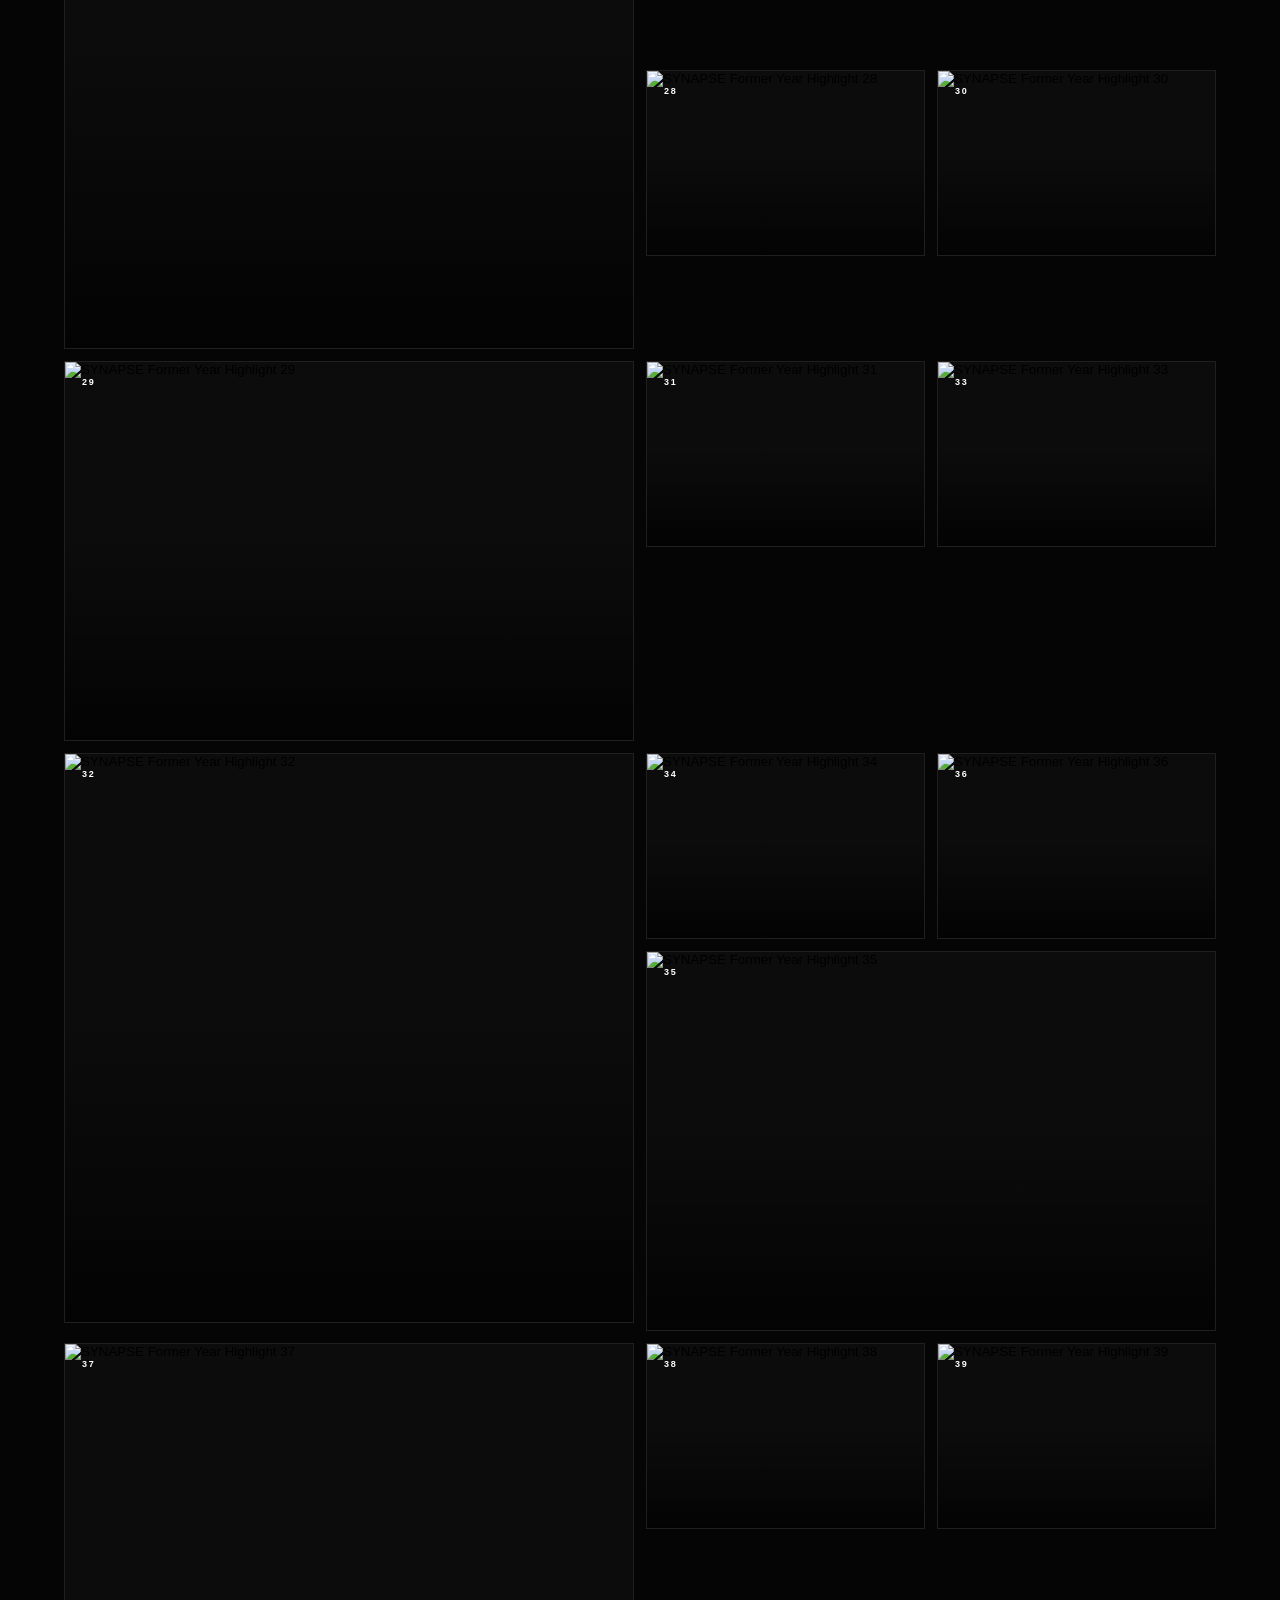
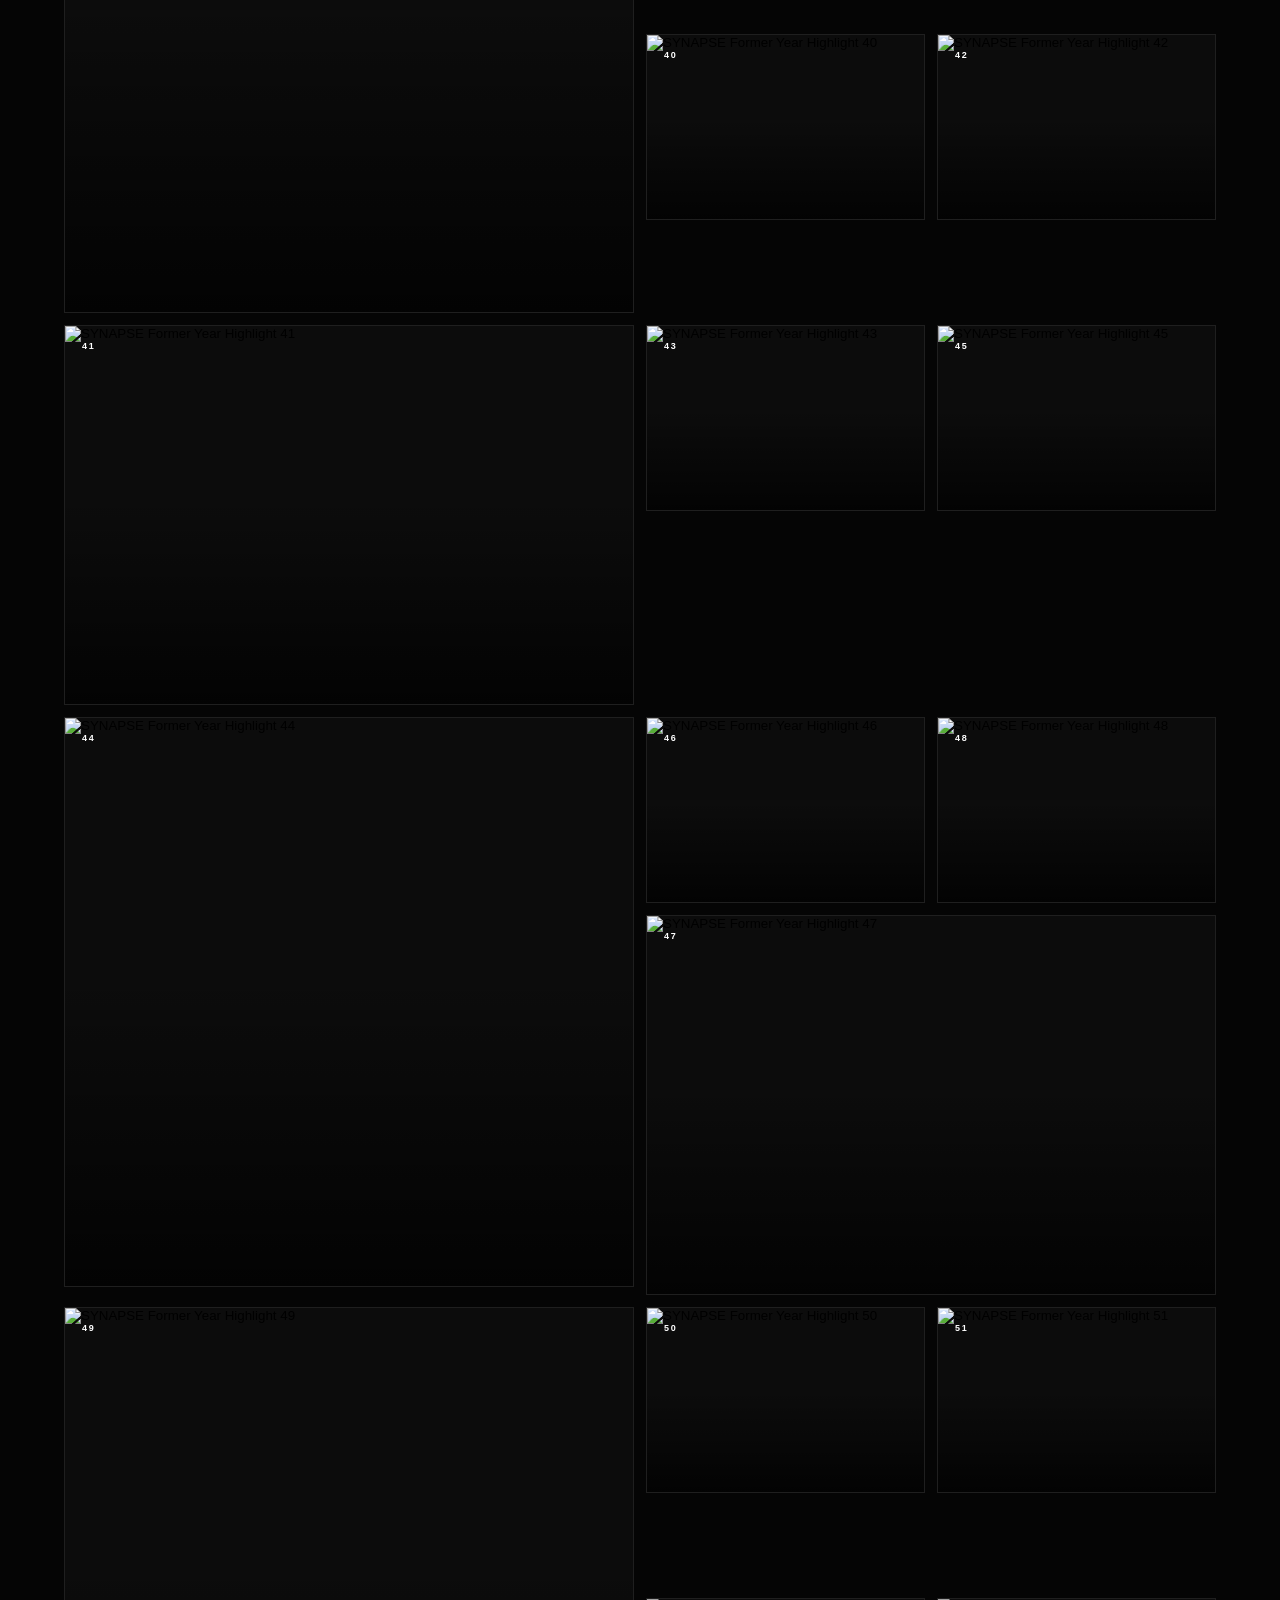
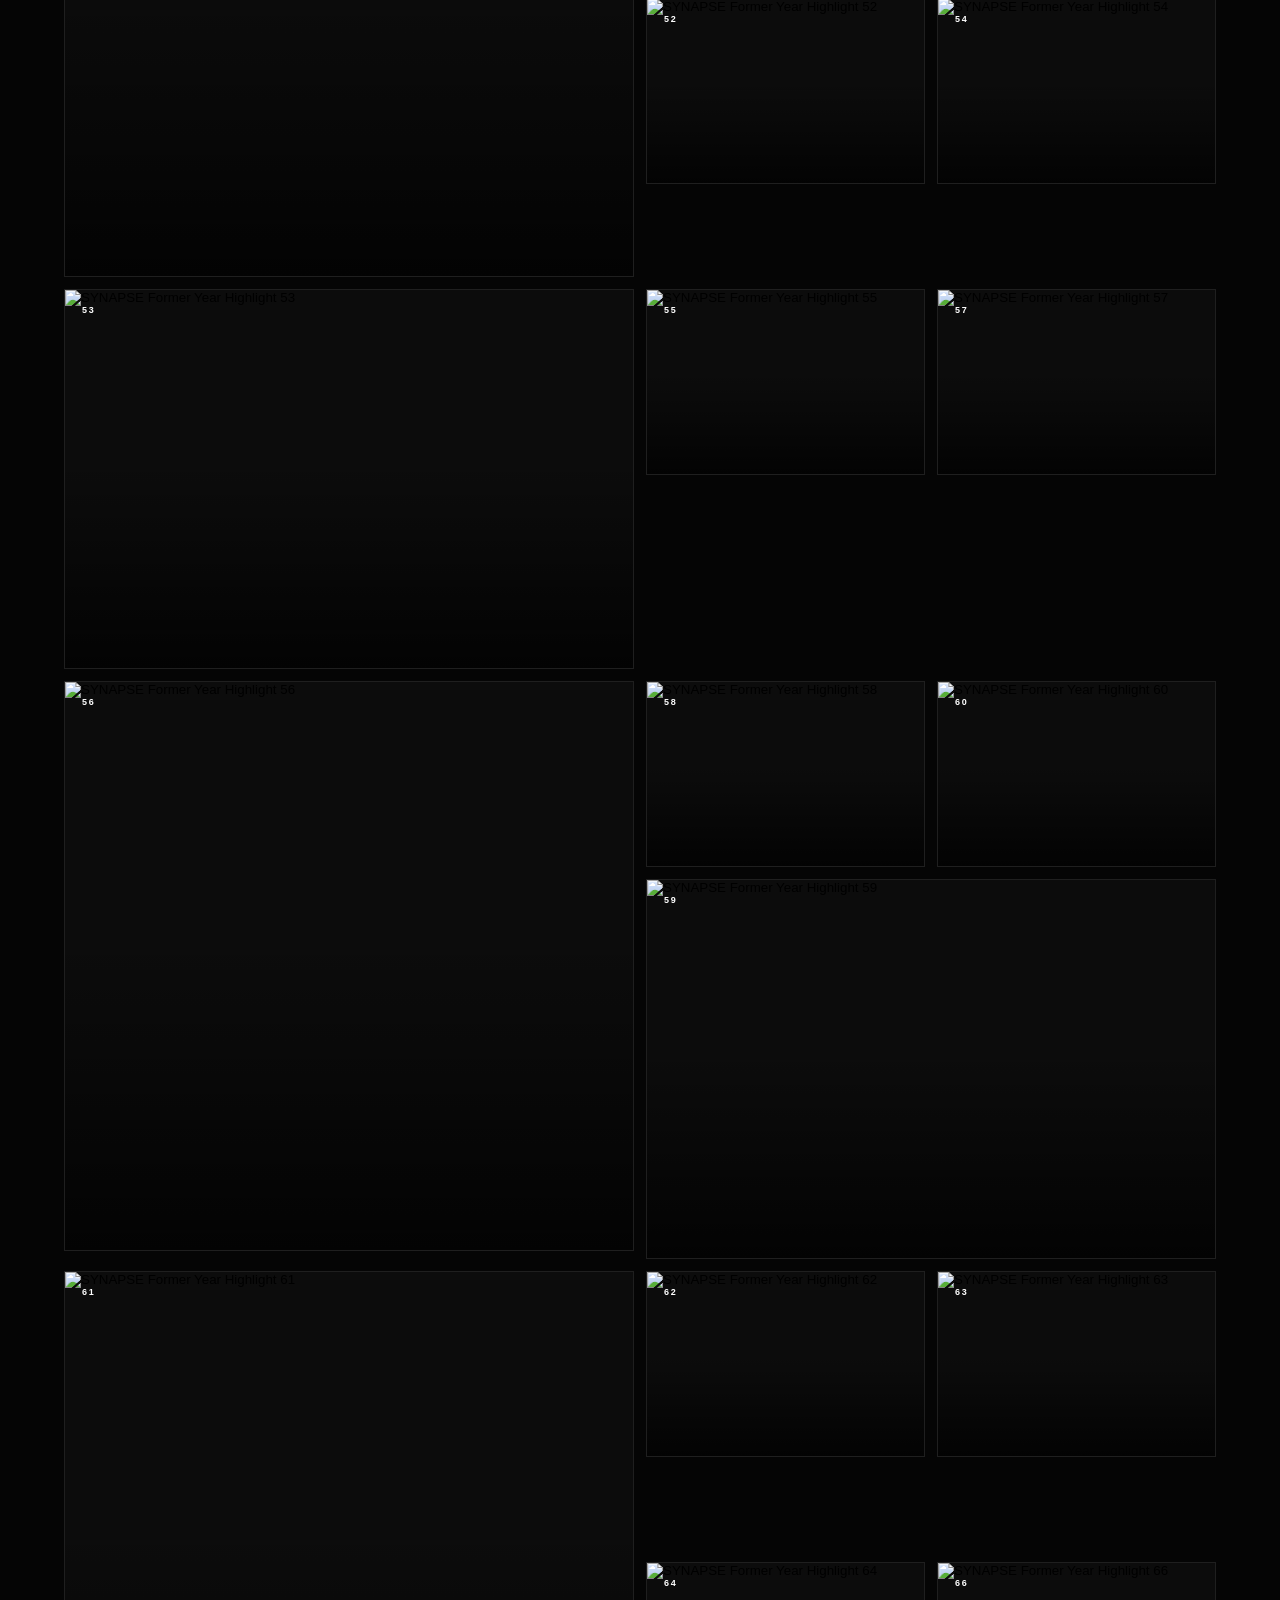
==== commit a9f7b421: "Add files via upload" ====
--- a/index.html
+++ b/index.html
@@ -270,11 +270,6 @@
                         </small>
 
                     </div>
-					
-					<div class="drug-free-message">
-    <span>SAY NO TO DRUGS</span>
-    <span>DRUG FREE TAMILNADU</span>
-</div>
 
 
                     <div class="hero-buttons">
@@ -284,7 +279,7 @@
                             class="button button-primary"
                         >
 
-                            REGISTER NOW
+                            REGISTRATION OPENS SOON
 
                             <span>→</span>
 
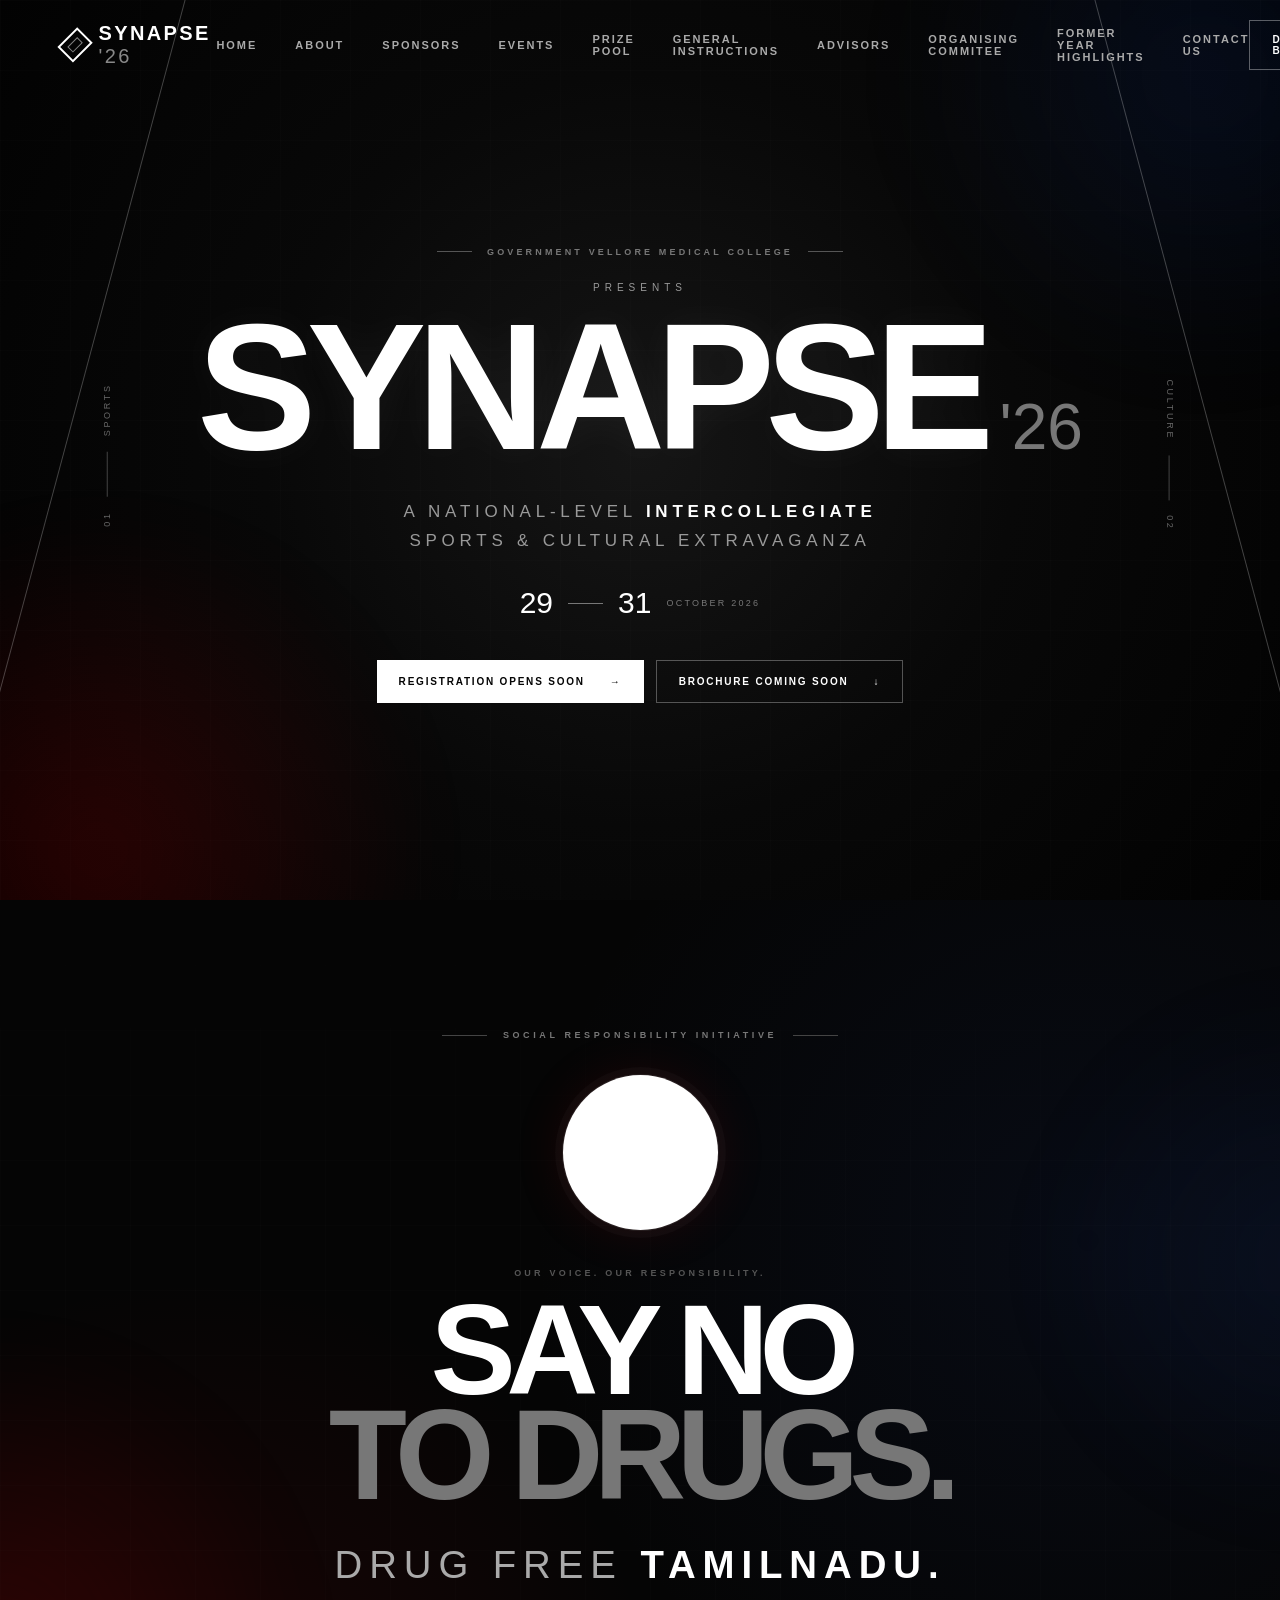
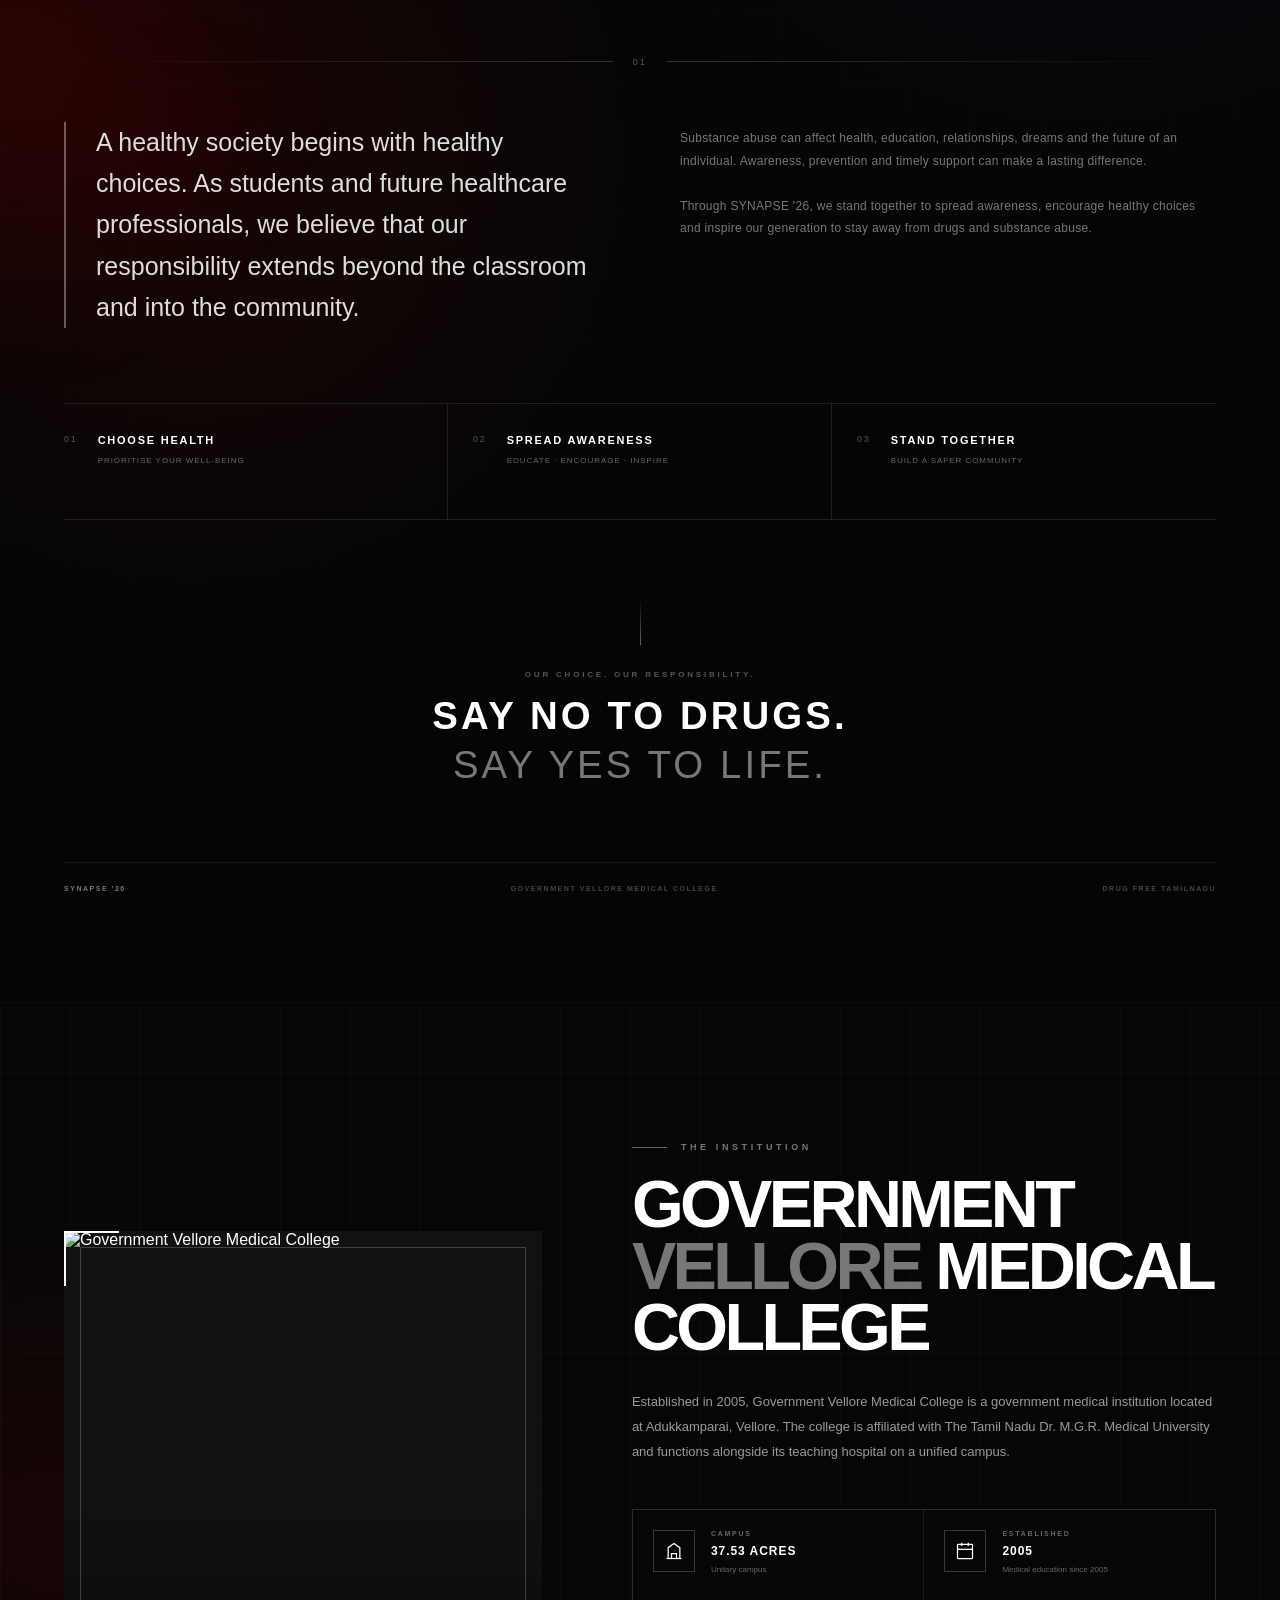
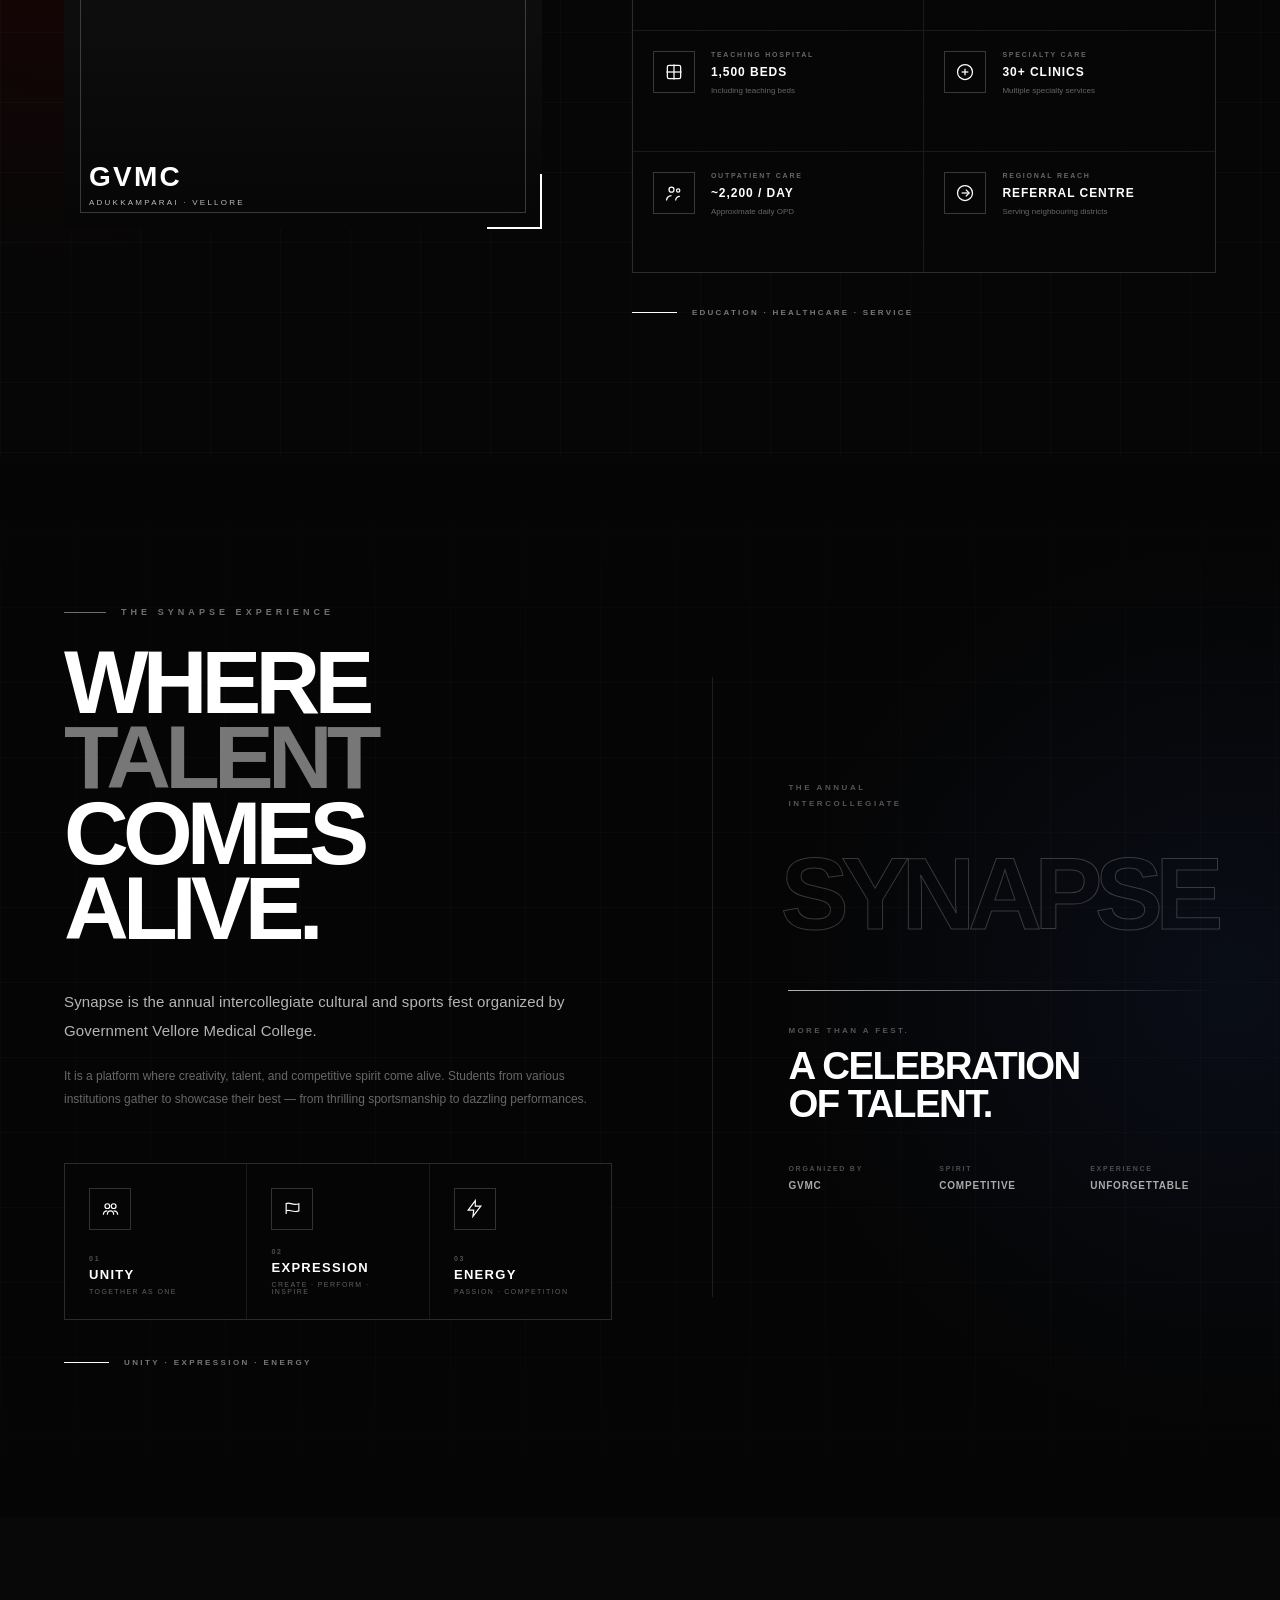
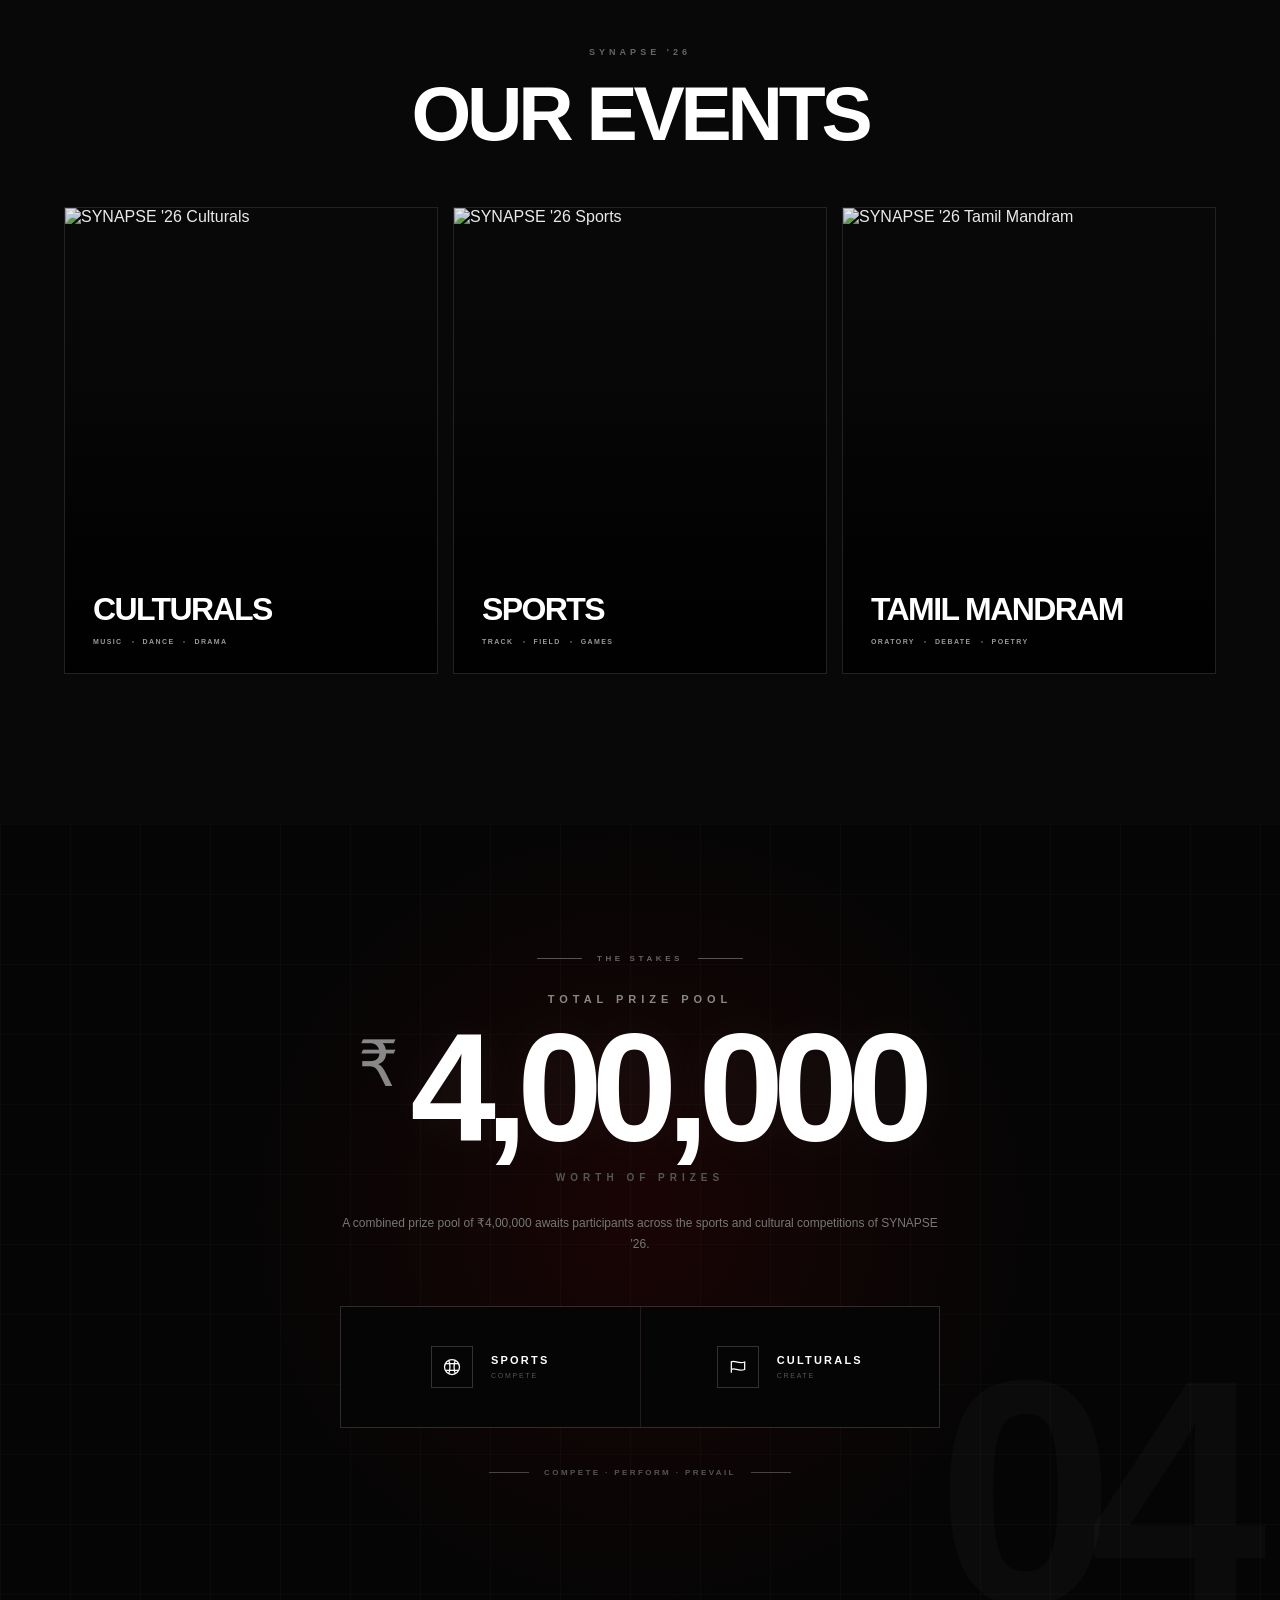
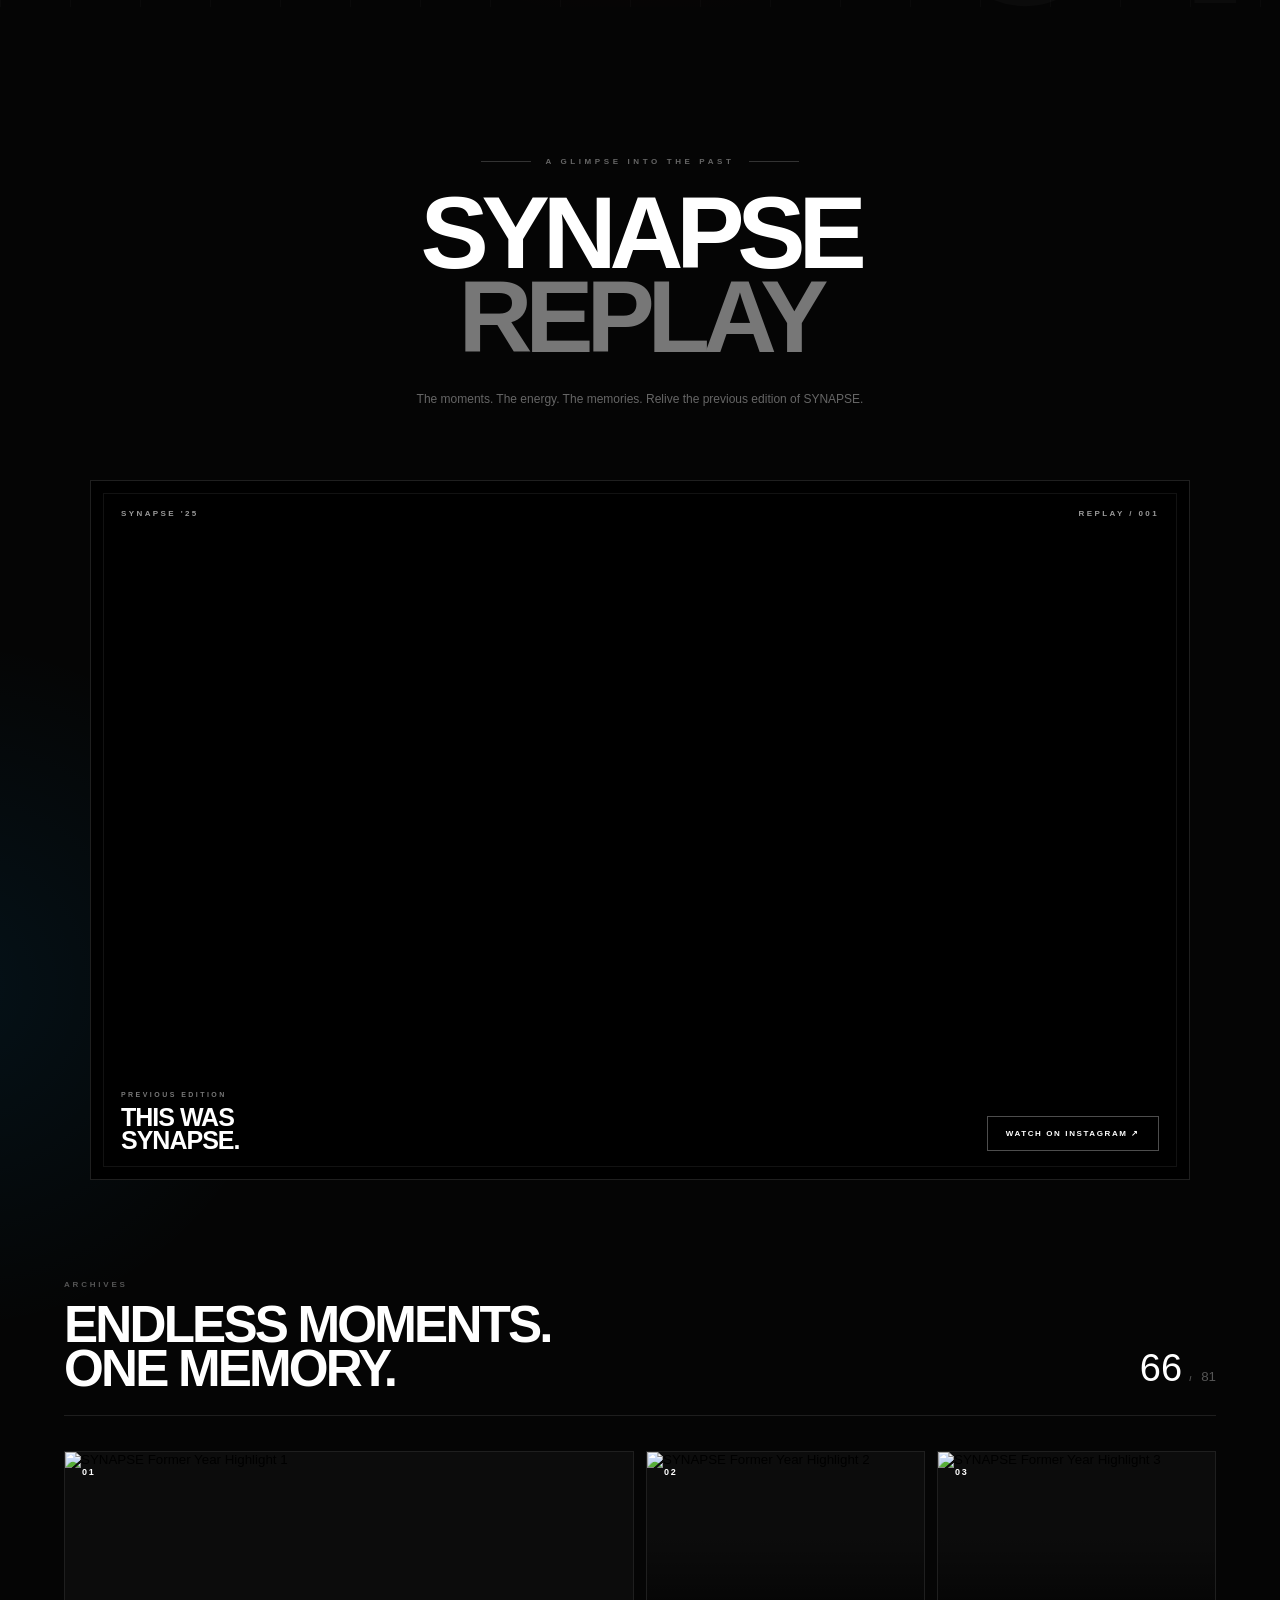
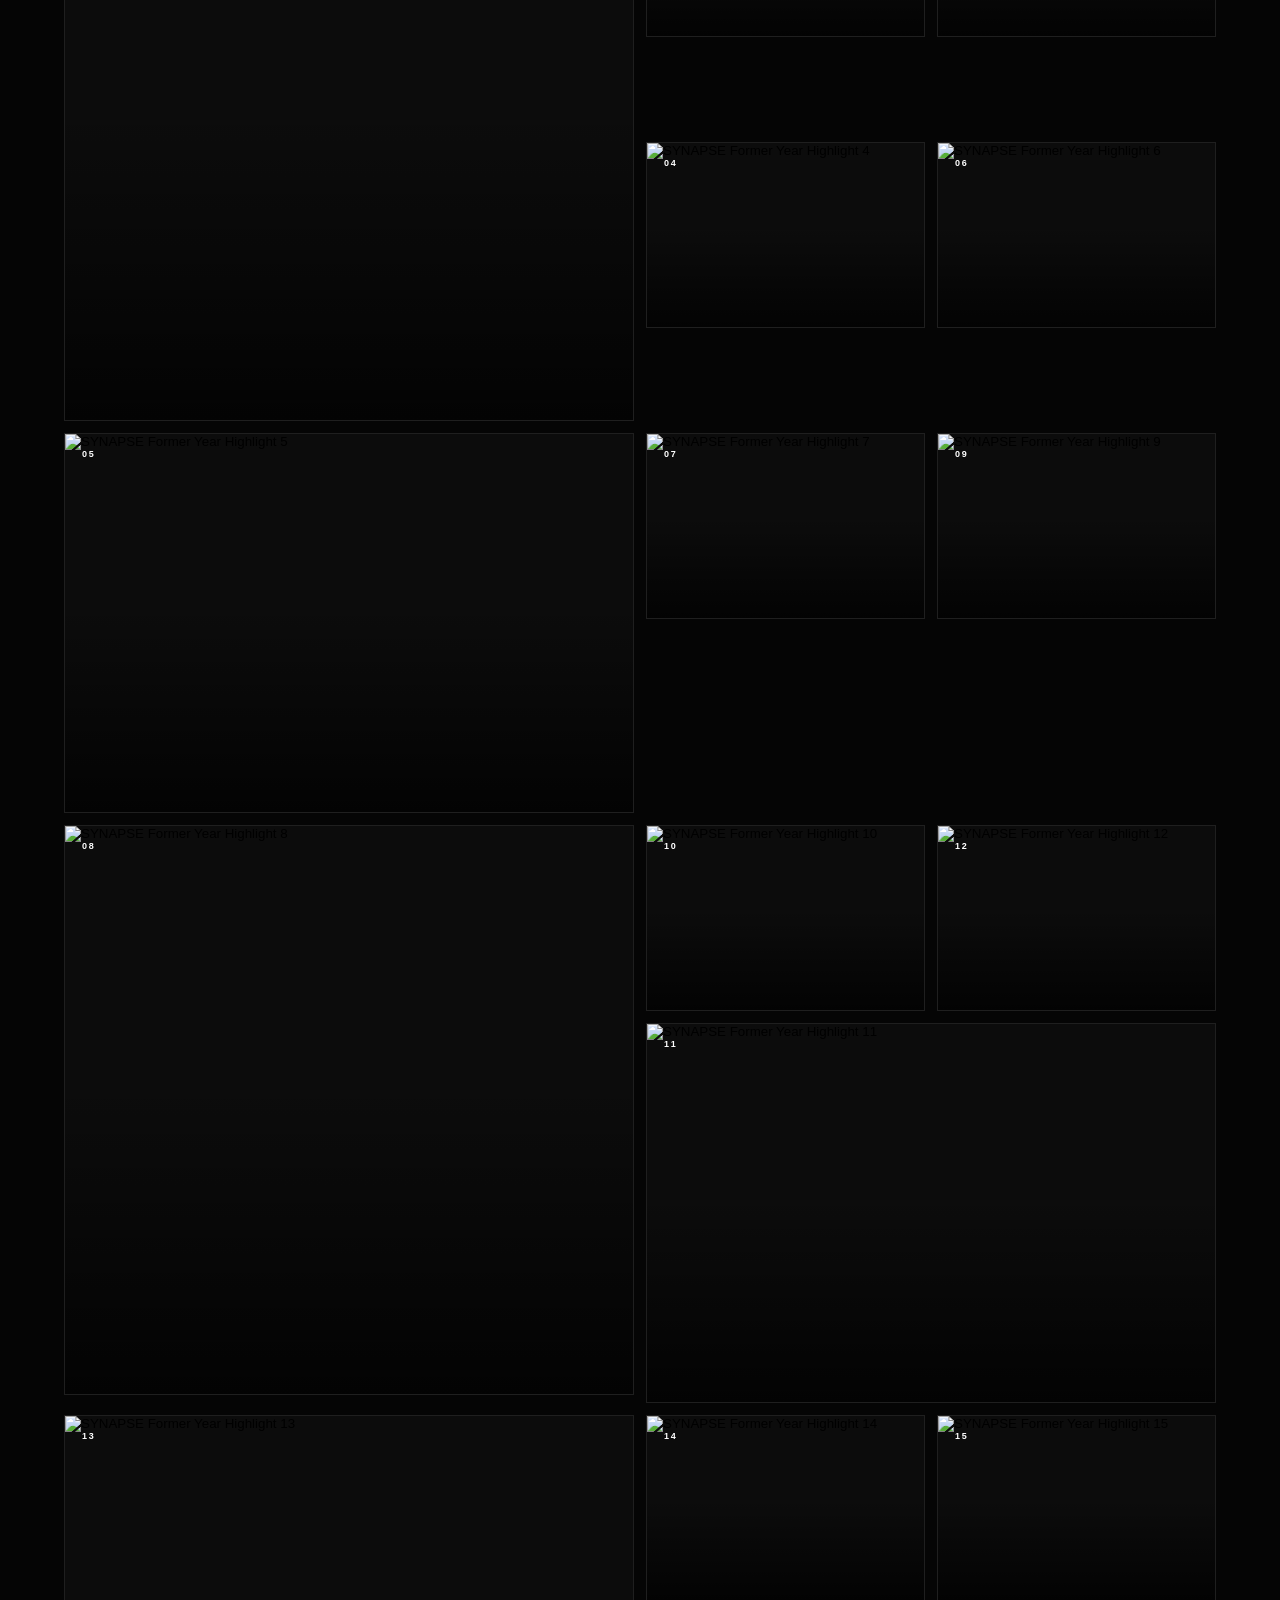
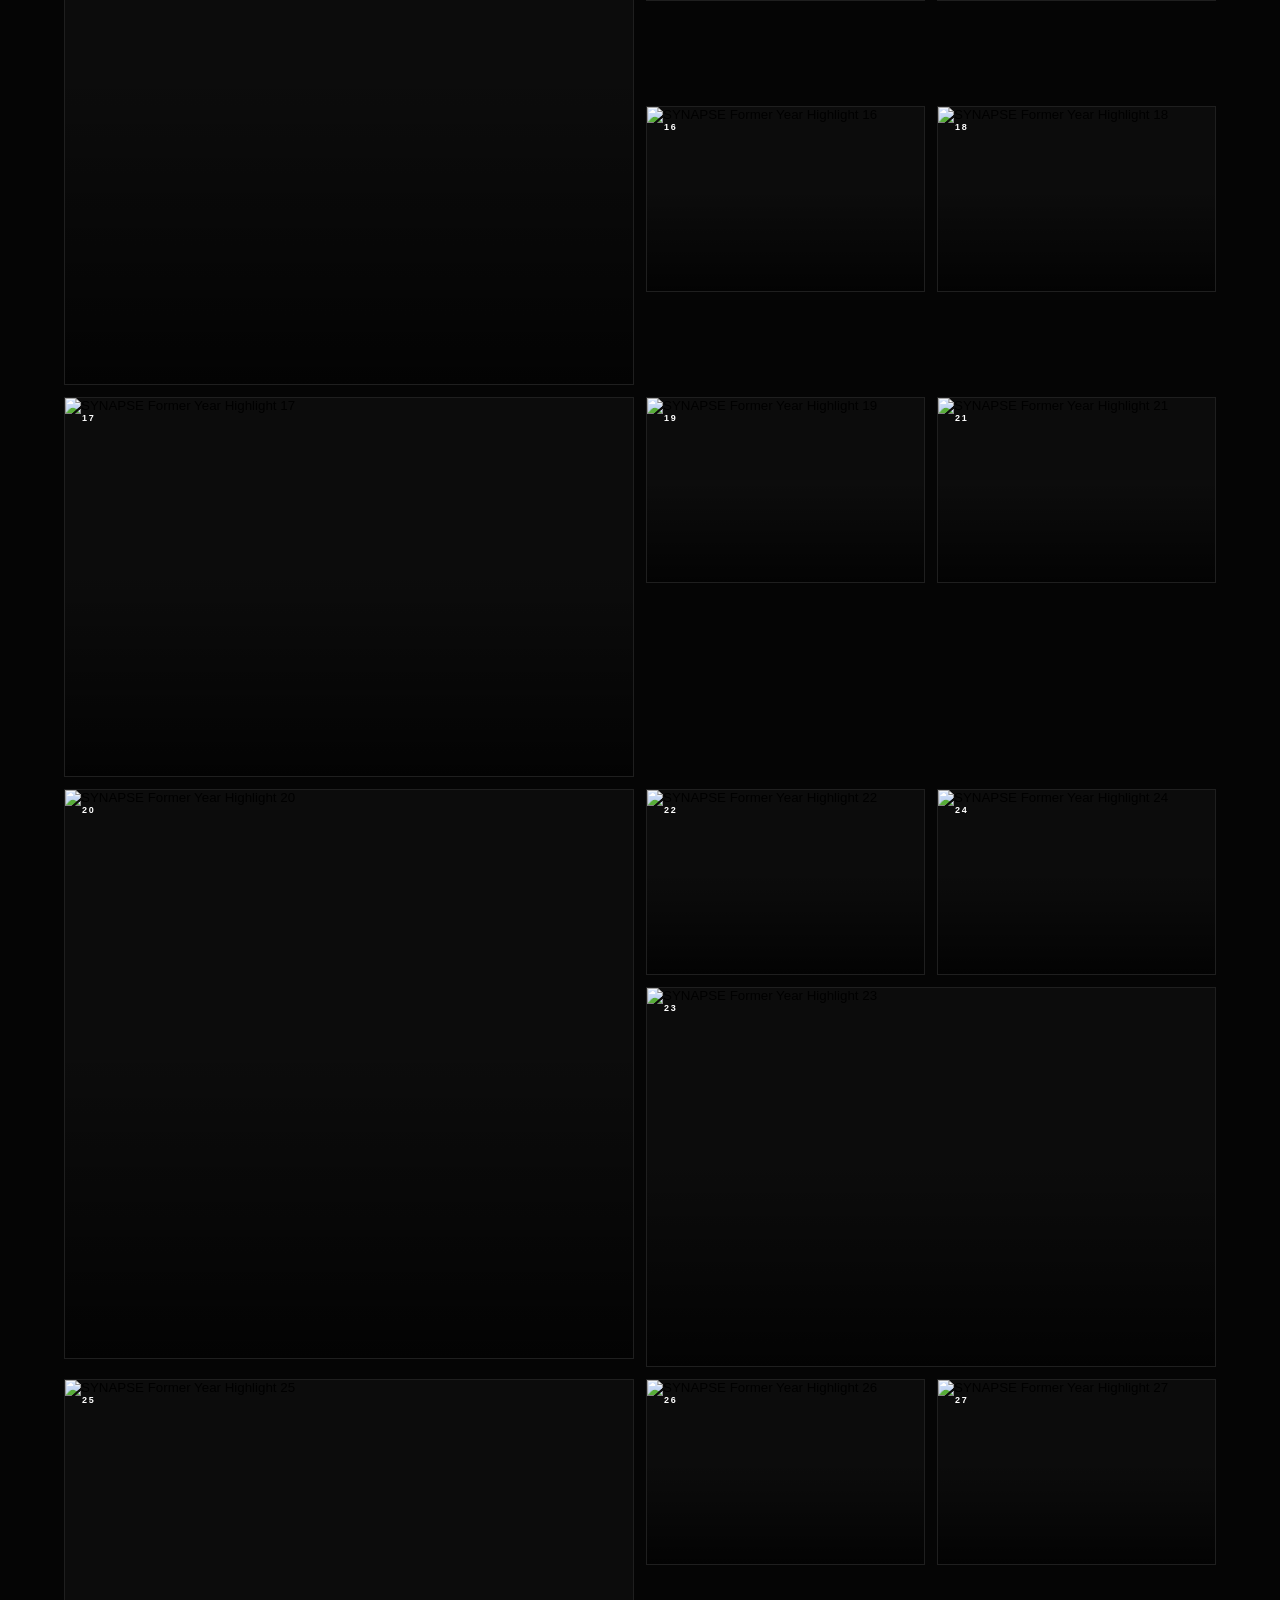
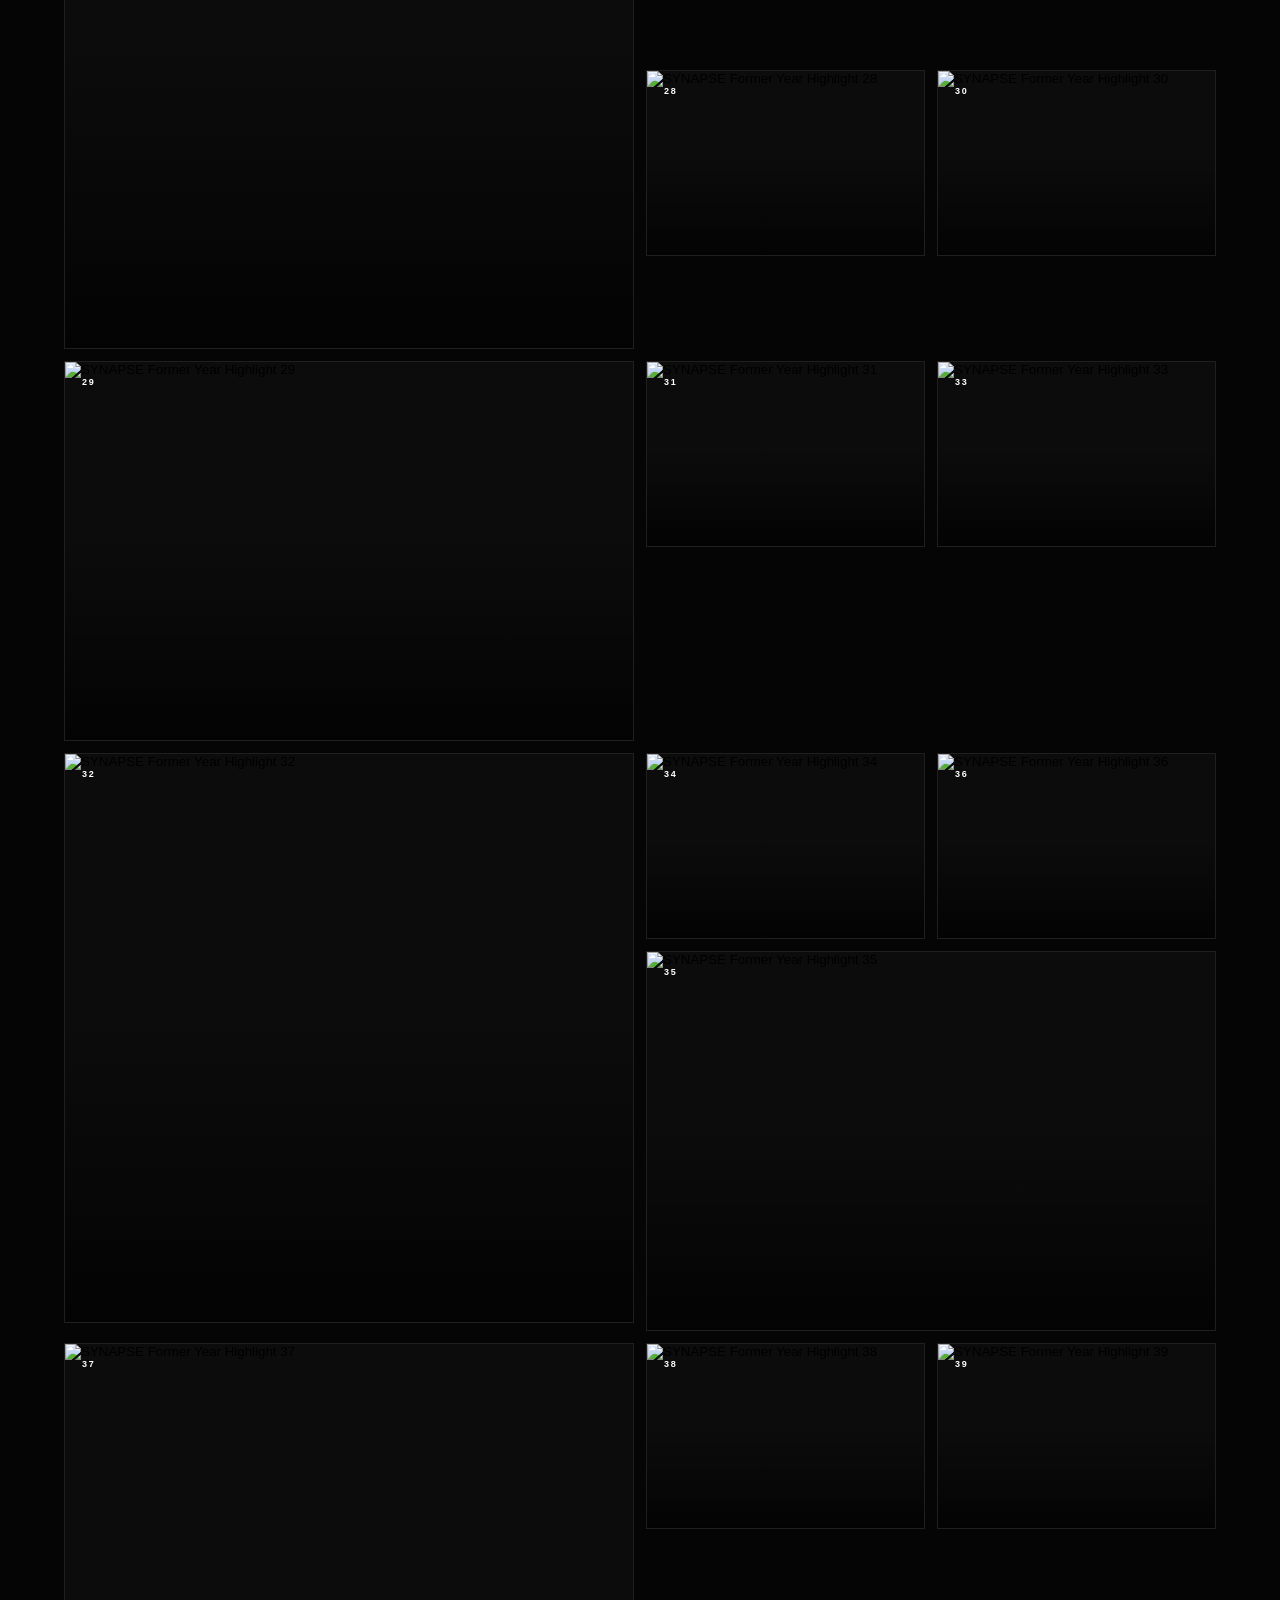
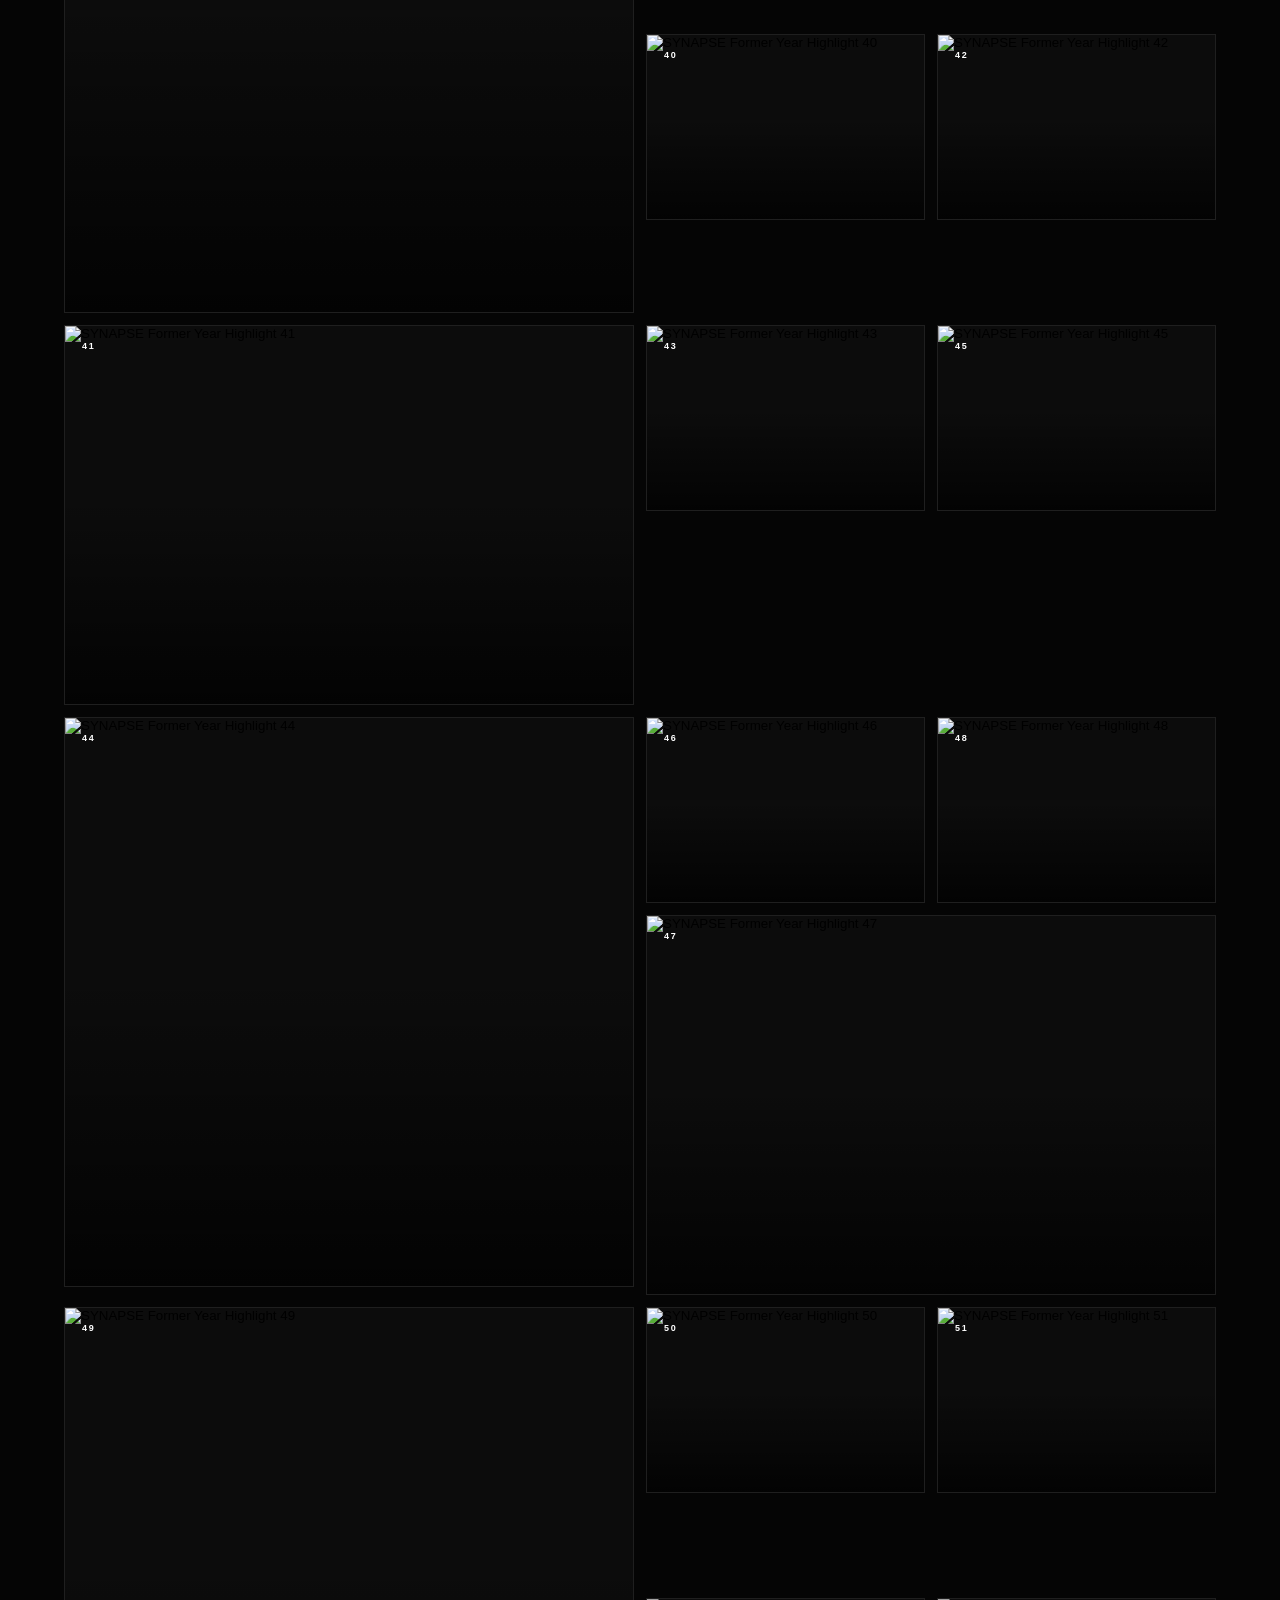
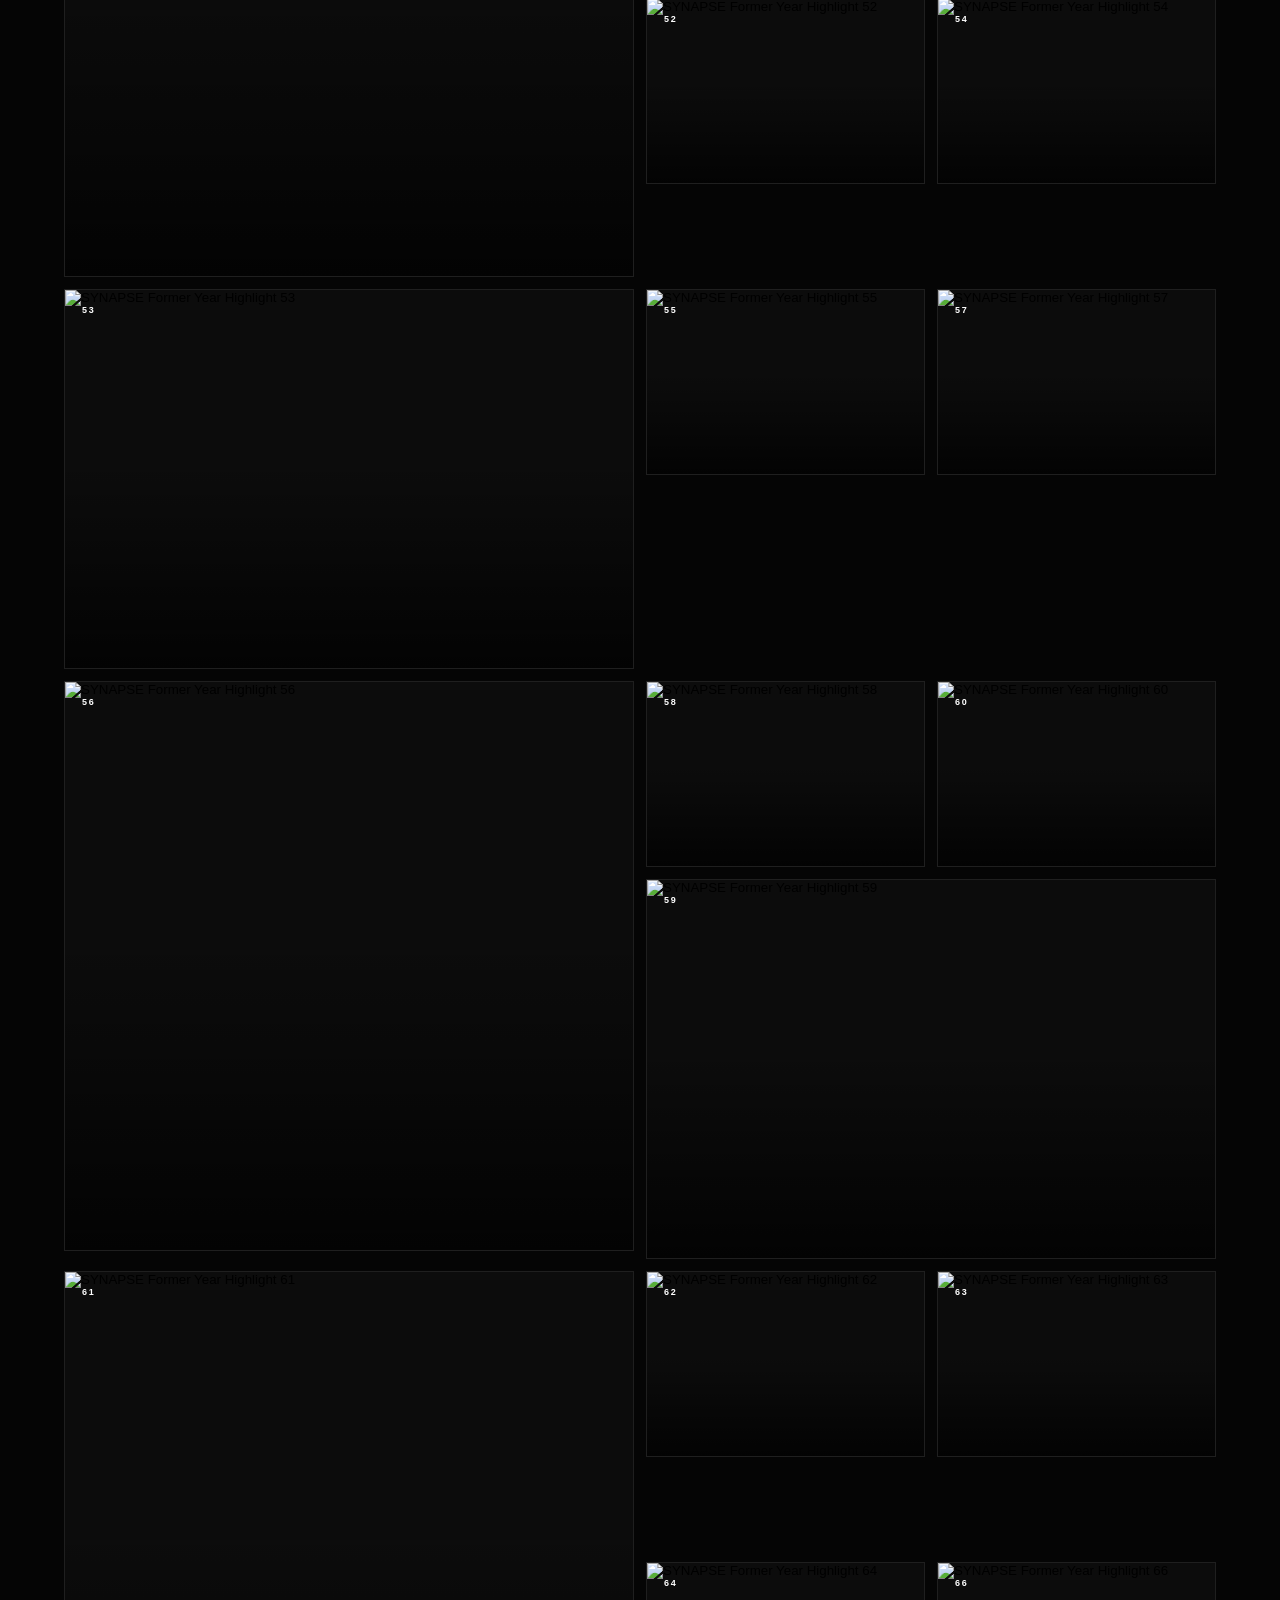
==== commit 67a60733: "Add files via upload" ====
--- a/index.html
+++ b/index.html
@@ -287,11 +287,11 @@
 
 
                         <a
-                            href="#about-synapse"
+                            href="#"
                             class="button button-secondary"
                         >
 
-                            DISCOVER SYNAPSE
+                            BROCHURE COMING SOON
 
                             <span>↓</span>
 
@@ -1389,7 +1389,7 @@
                     ================================== -->
 
                     <a
-                        href="#"
+                        href="culturals.html"
                         class="event-card"
                     >
 
@@ -1445,7 +1445,7 @@
                     ================================== -->
 
                     <a
-                        href="#"
+                        href="sports.html"
                         class="event-card"
                     >
 
@@ -1501,7 +1501,7 @@
                     ================================== -->
 
                     <a
-                        href="#"
+                        href="tamilmandram.html"
                         class="event-card"
                     >
 
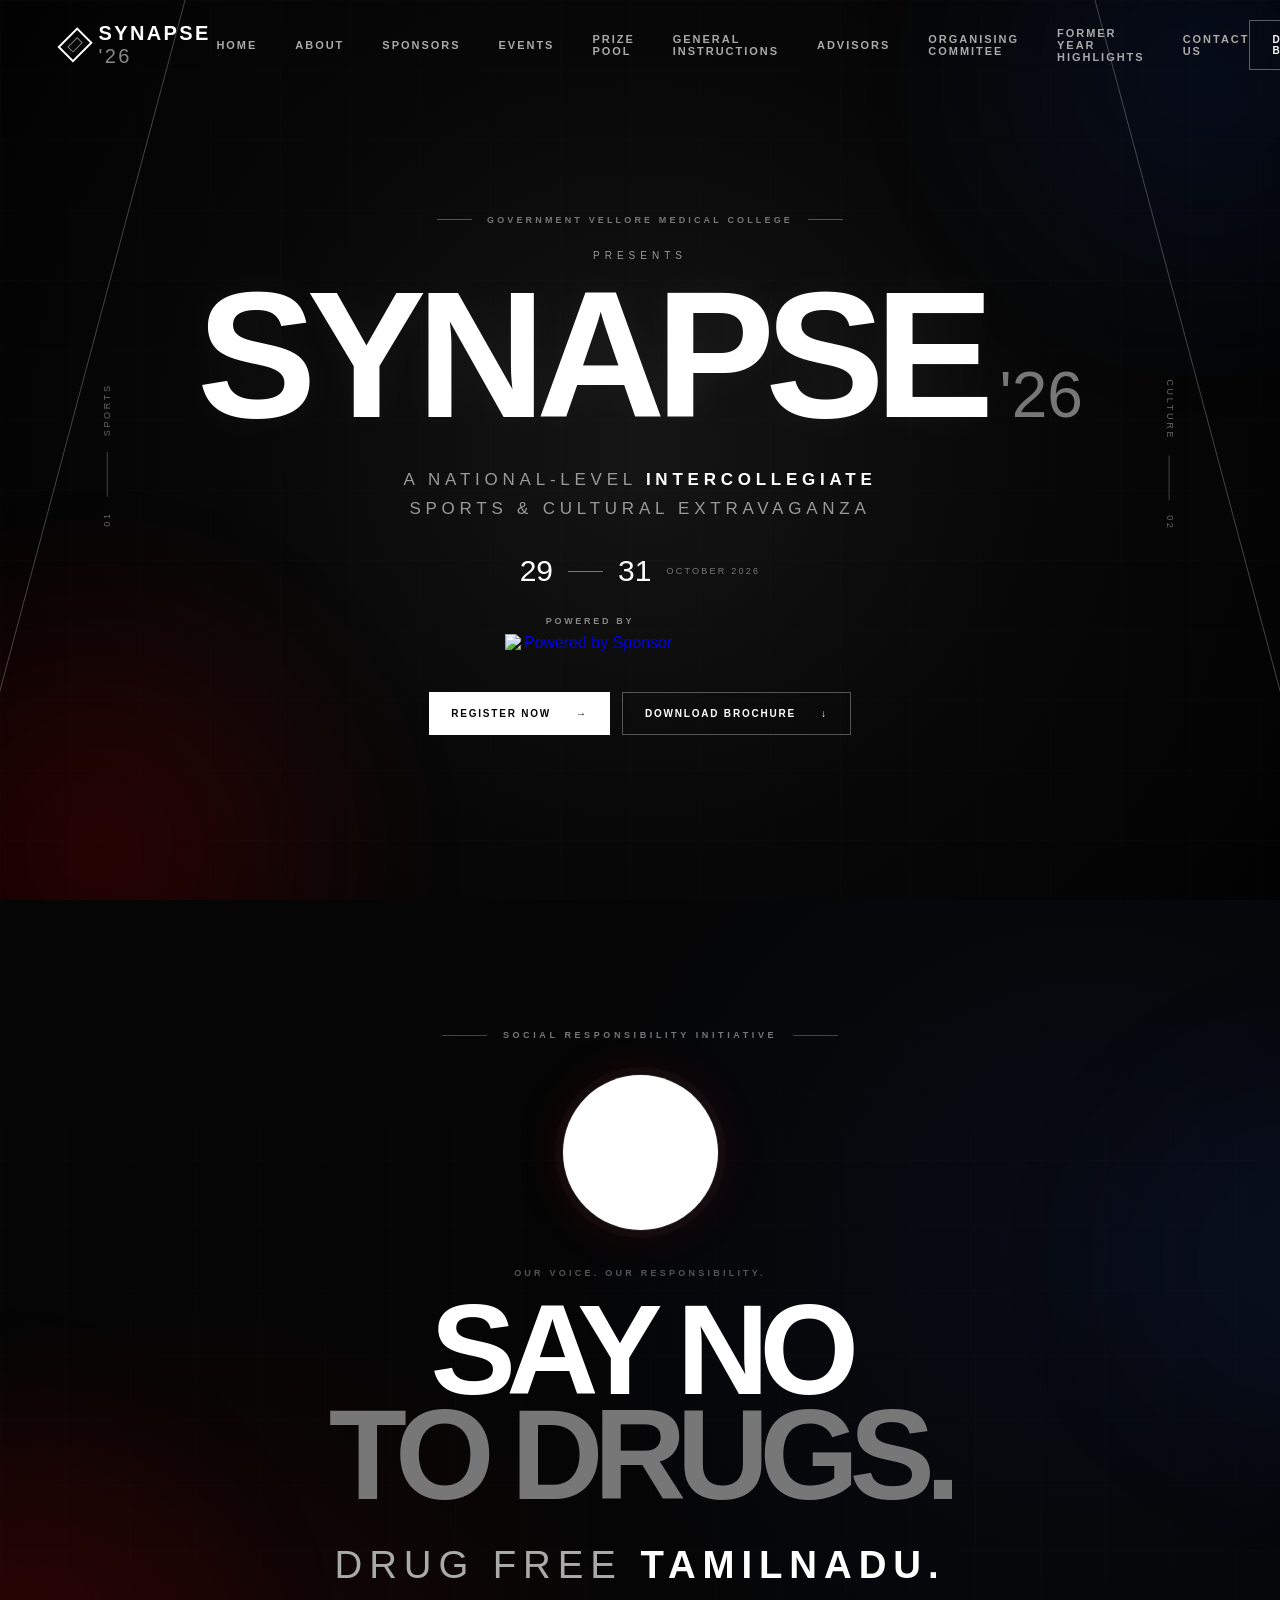
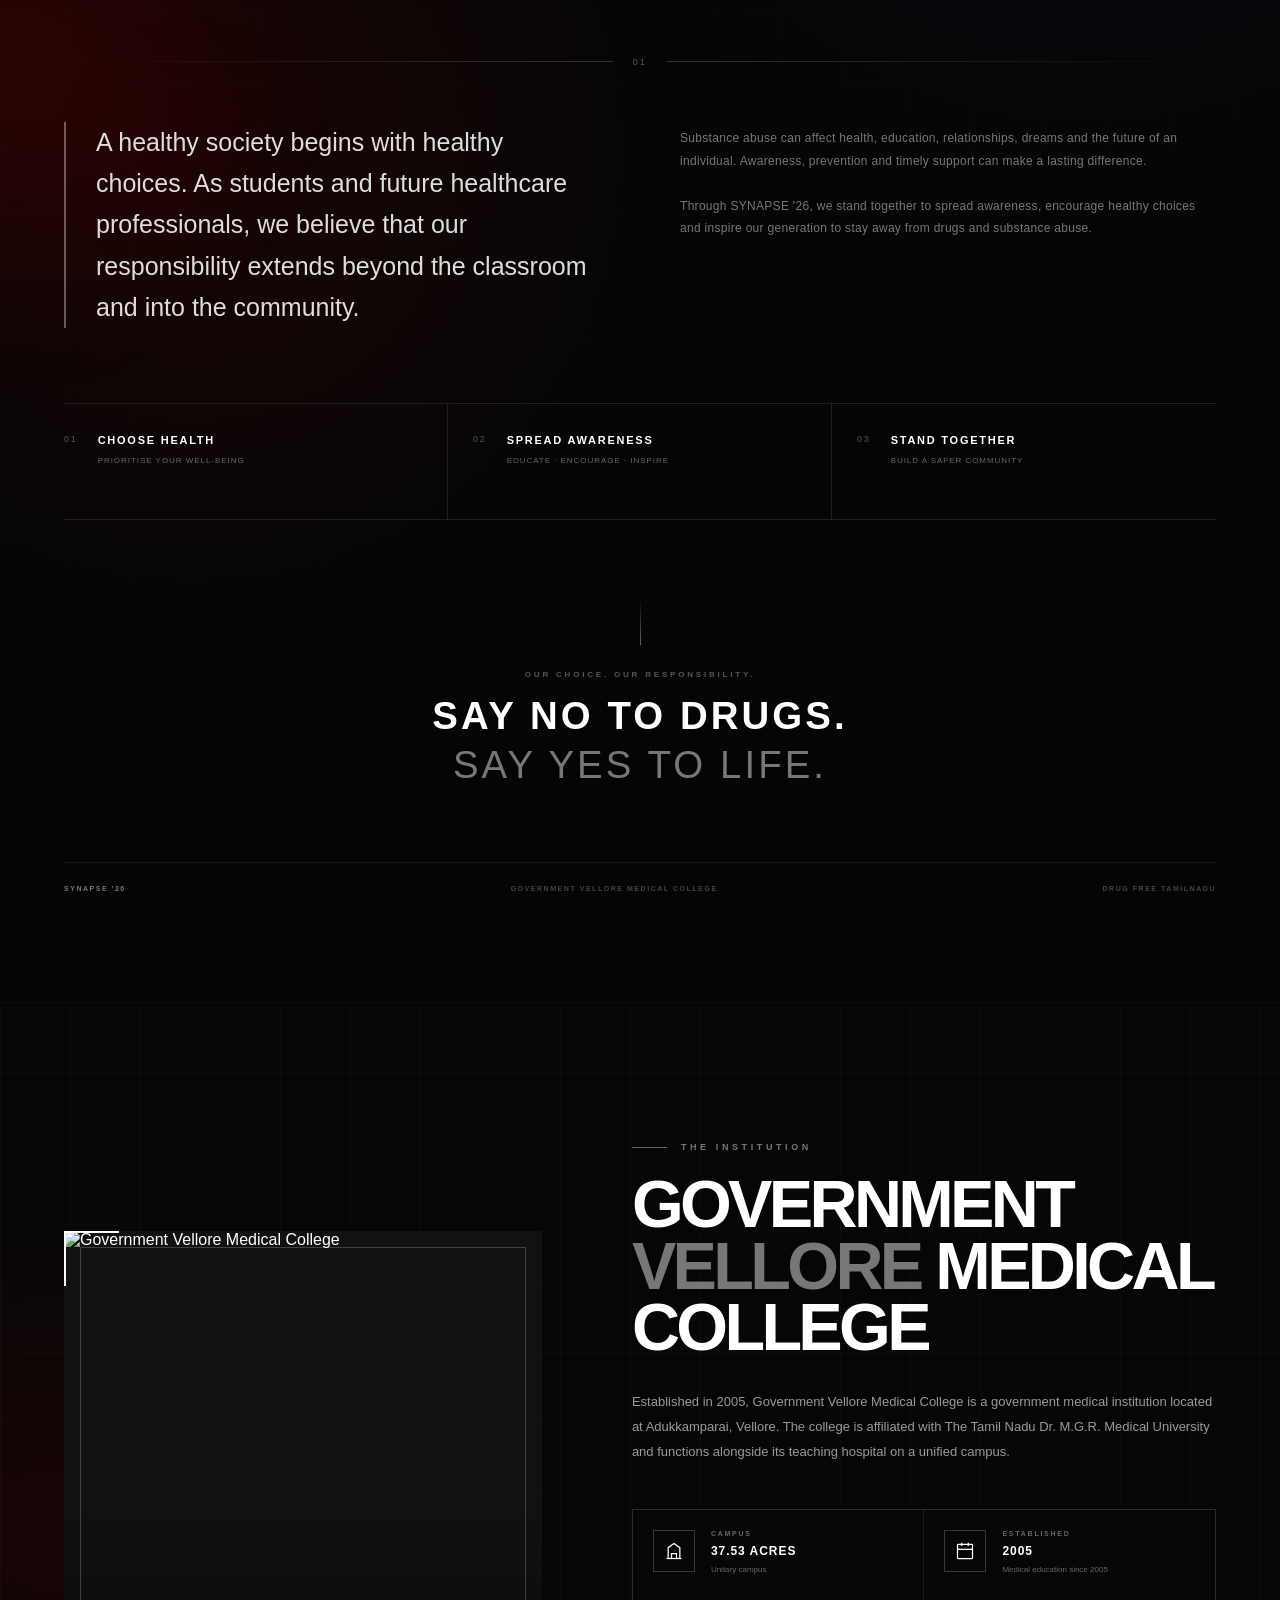
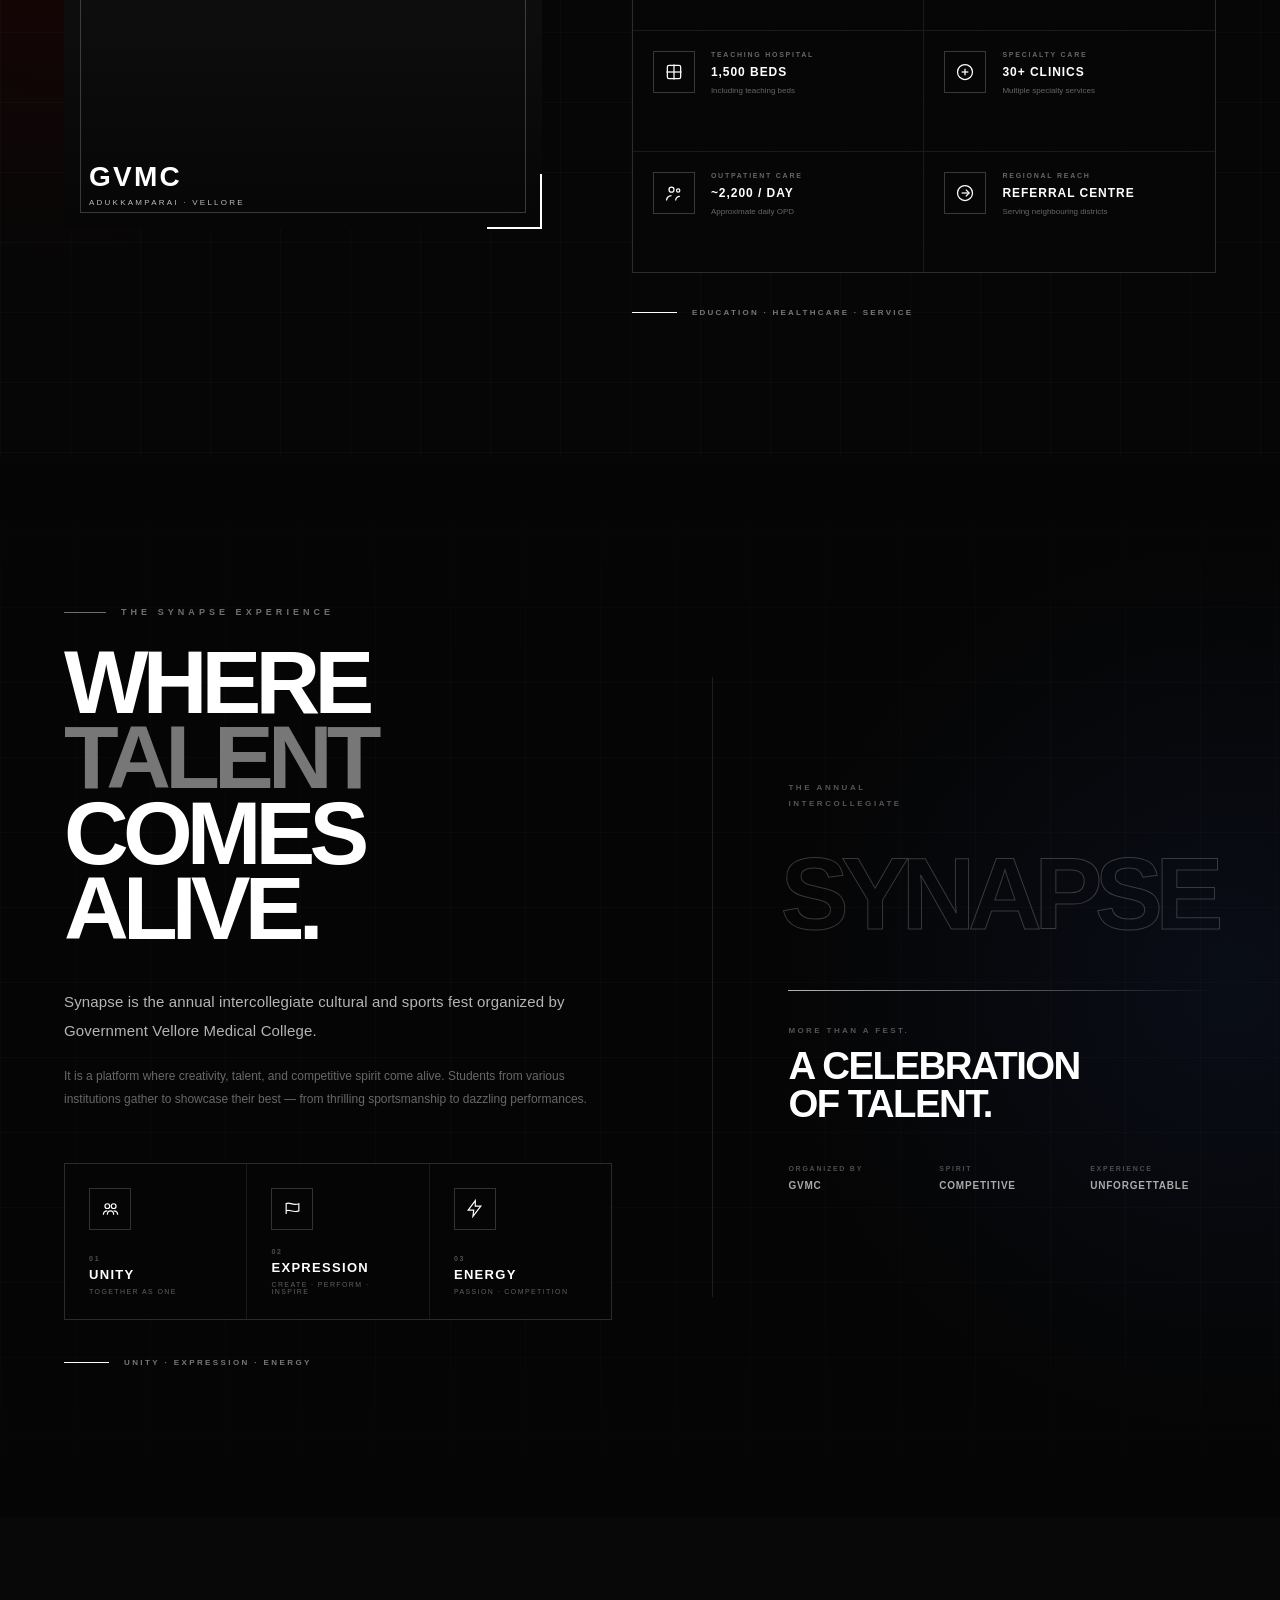
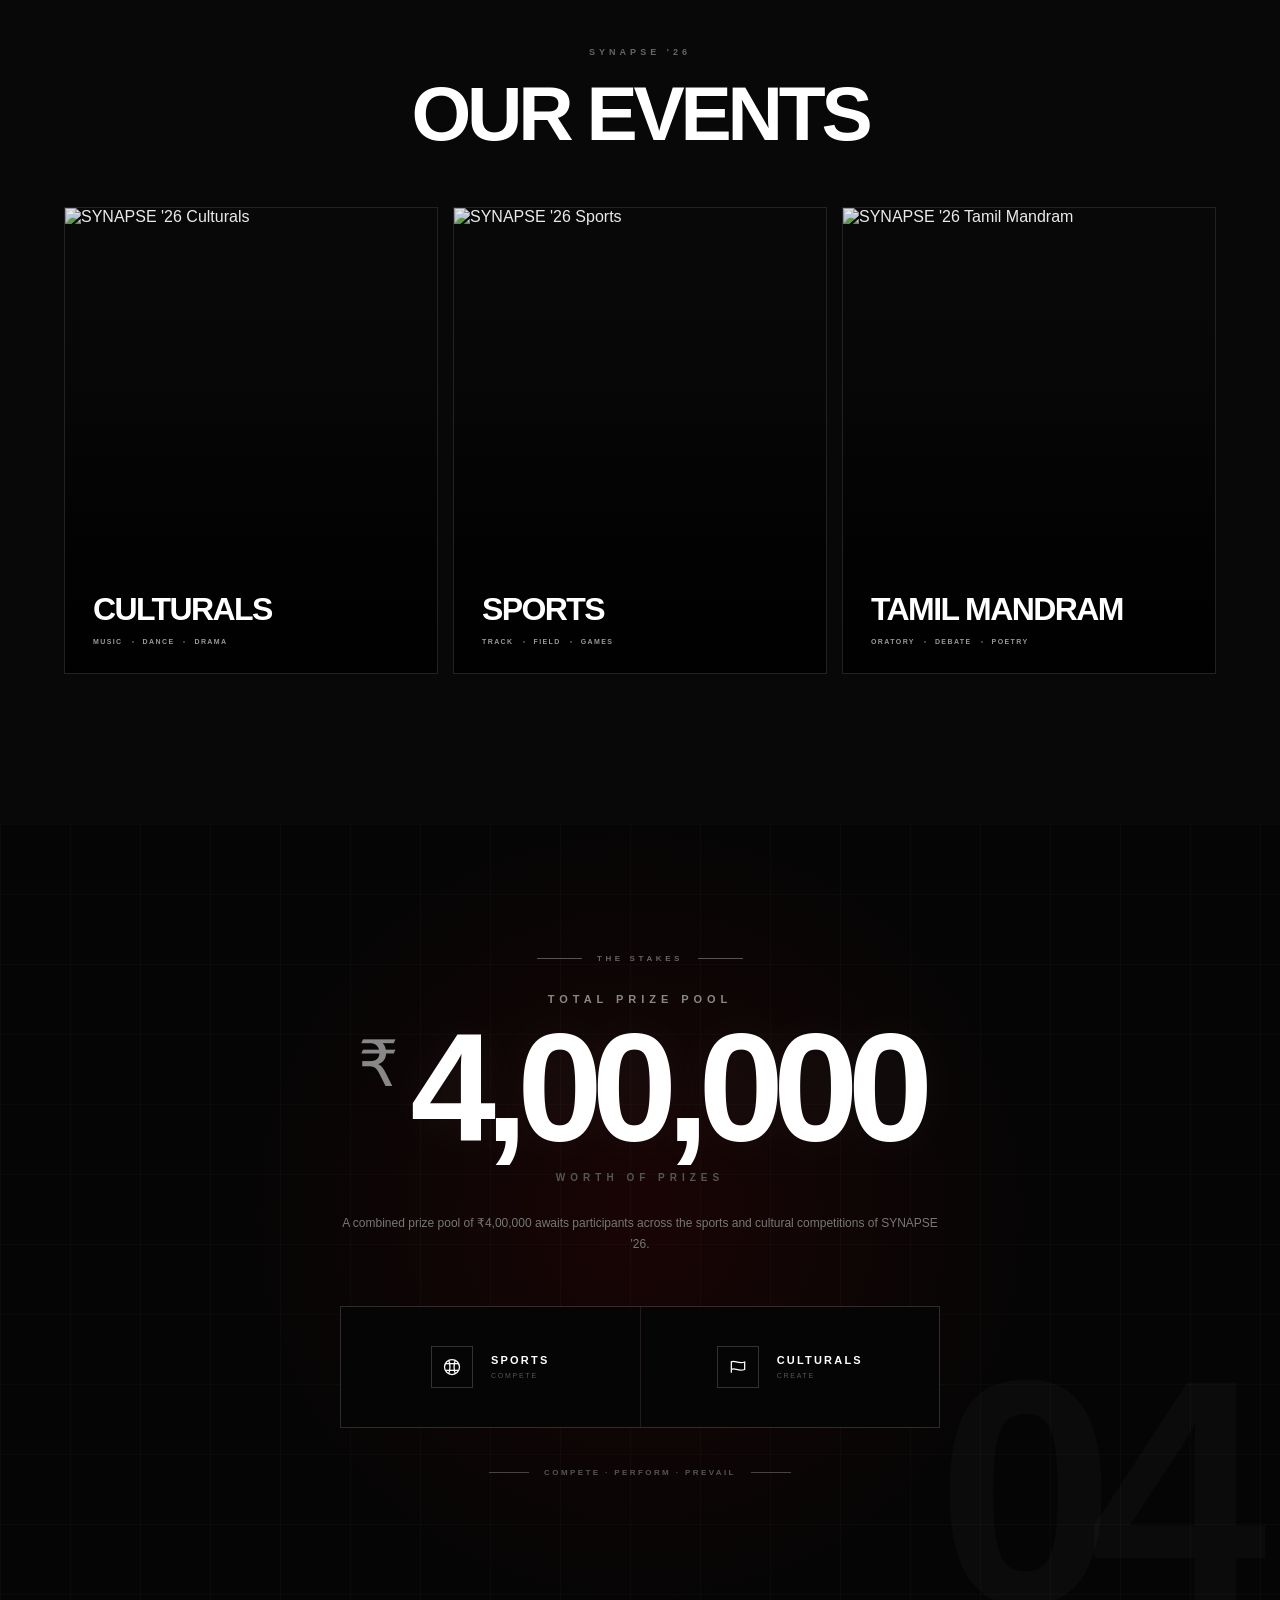
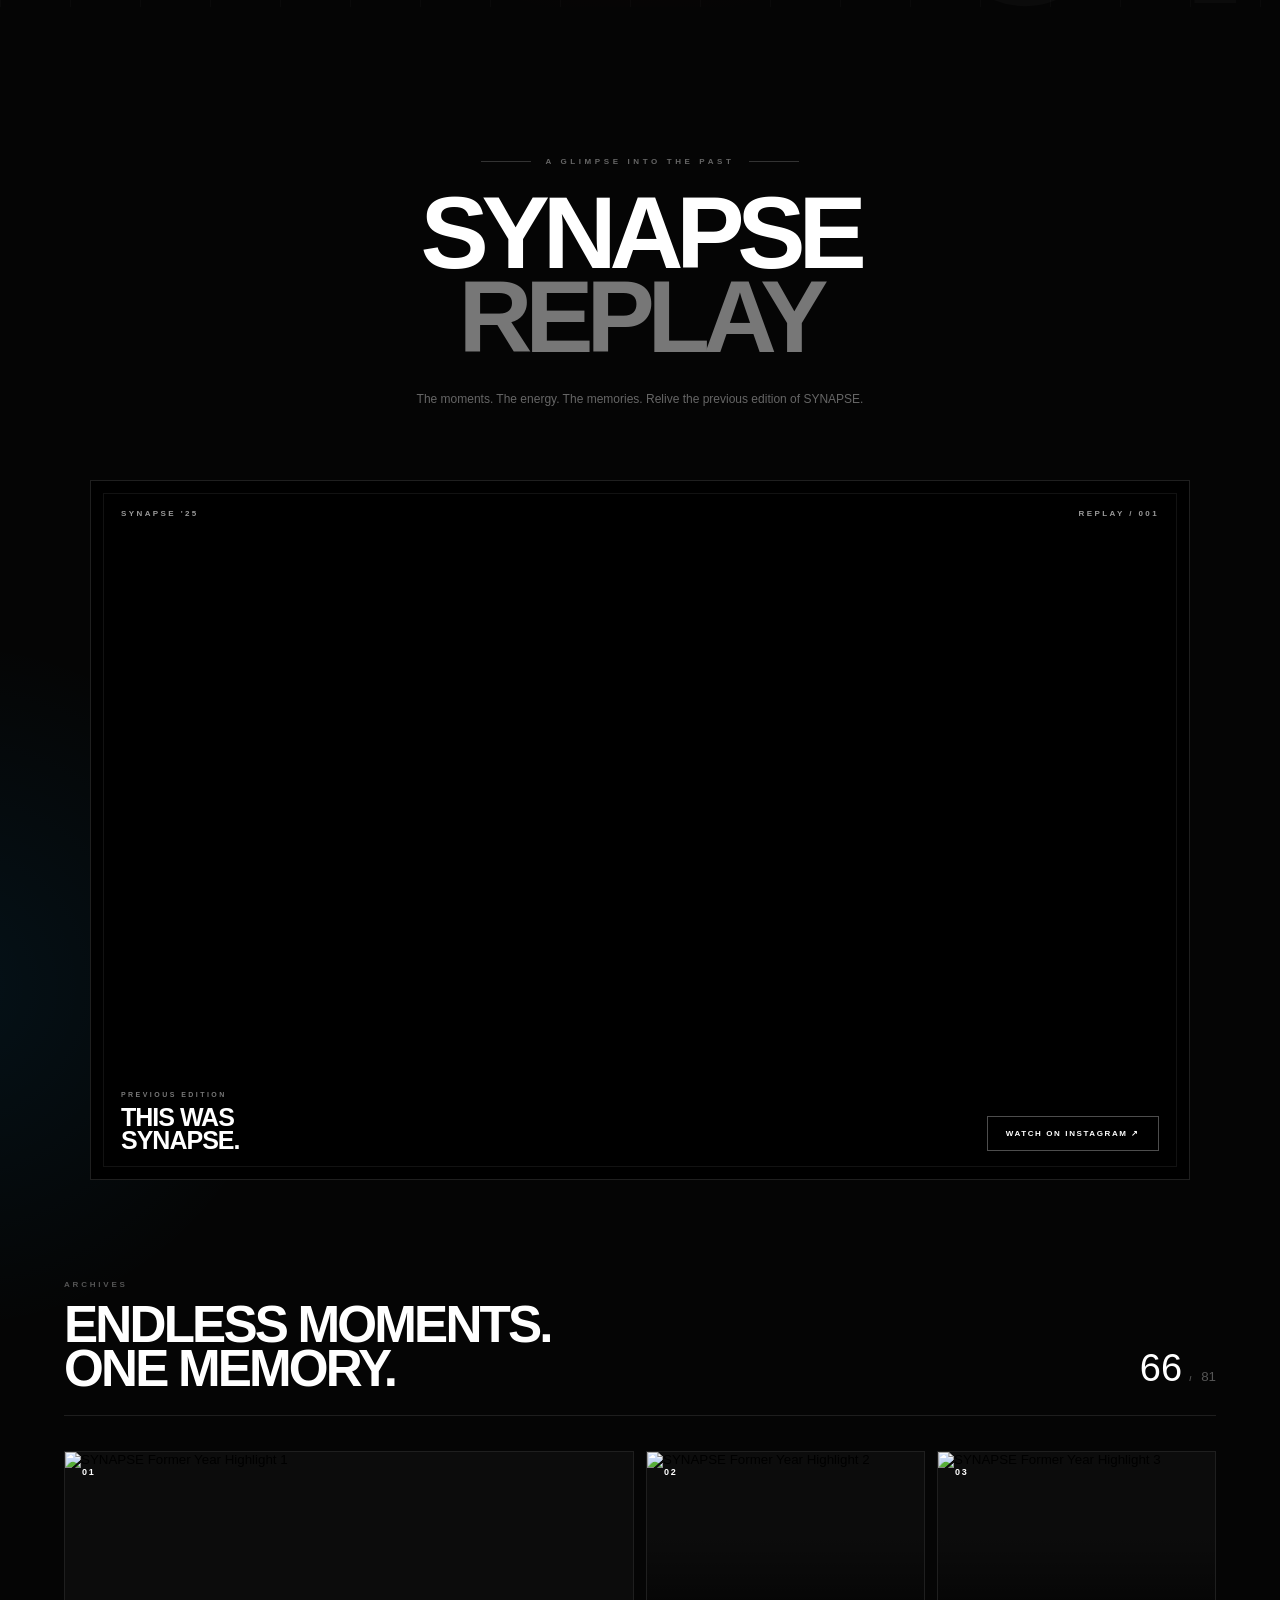
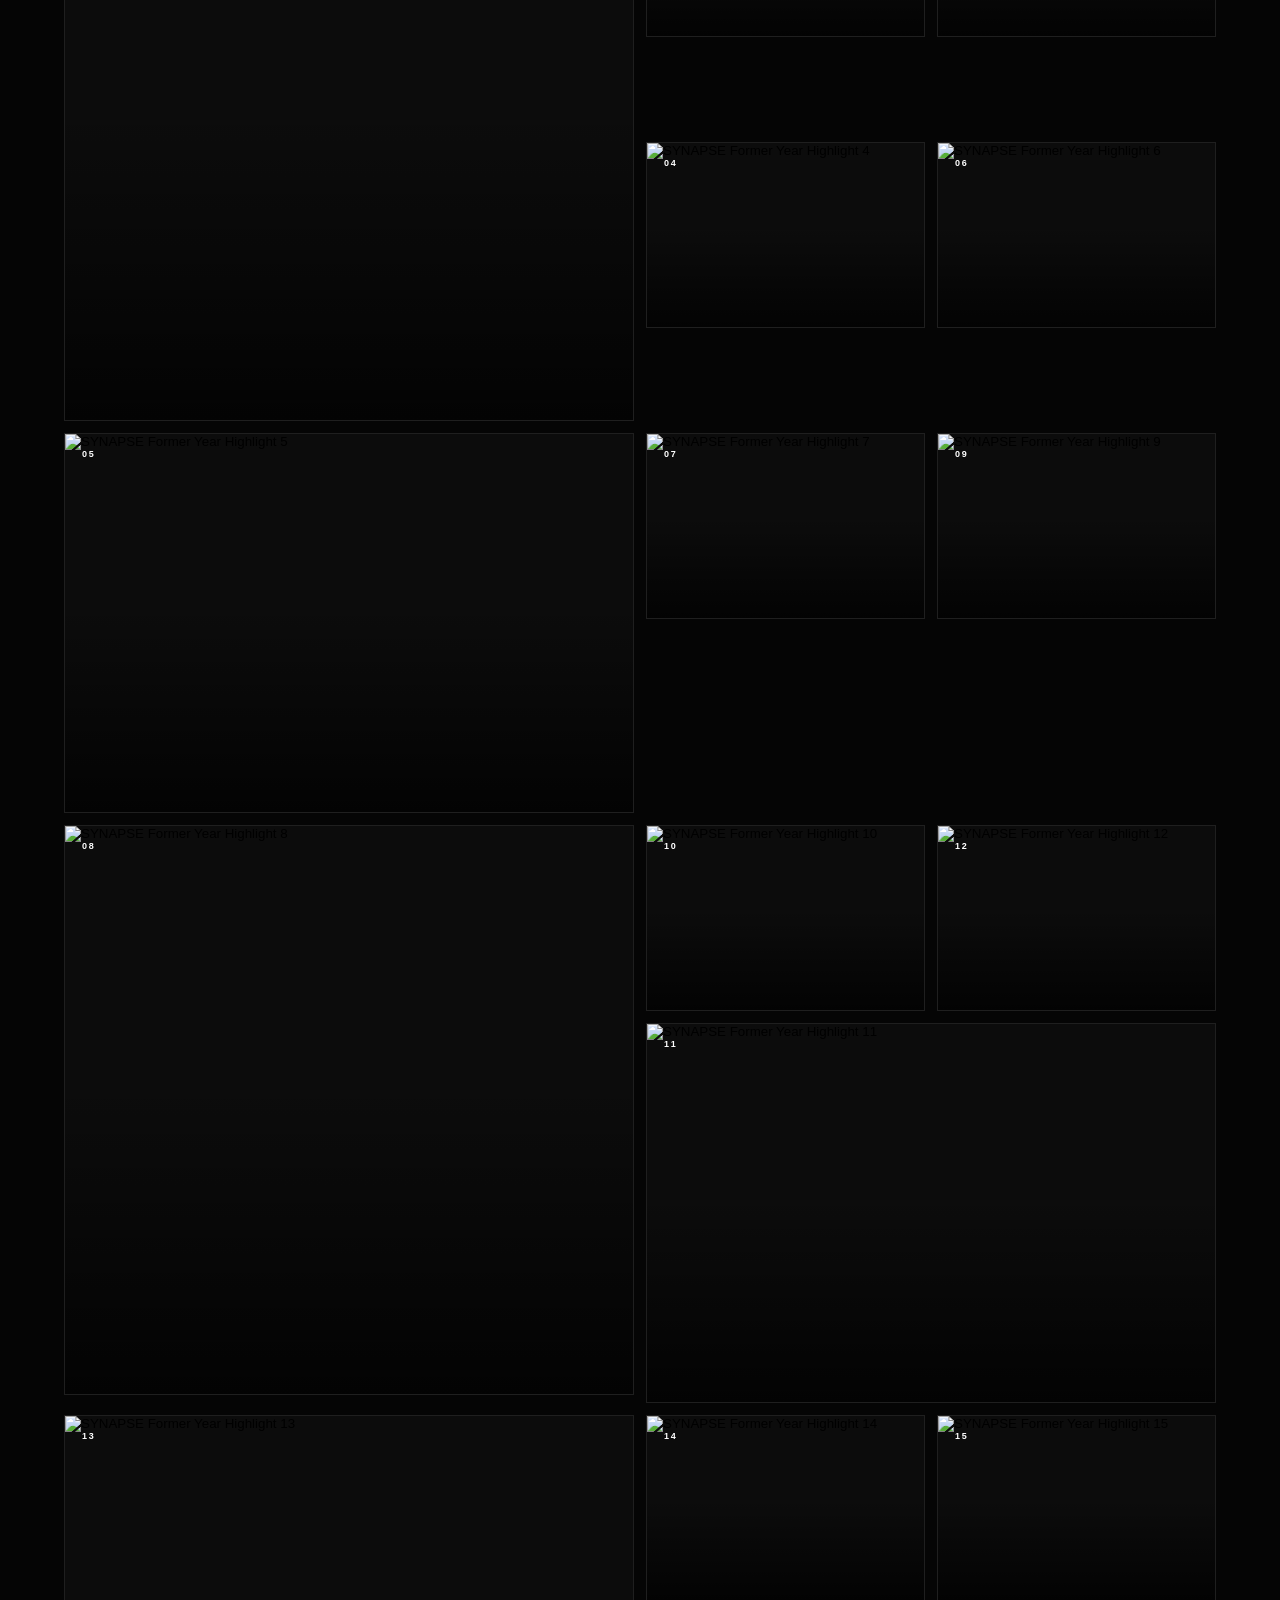
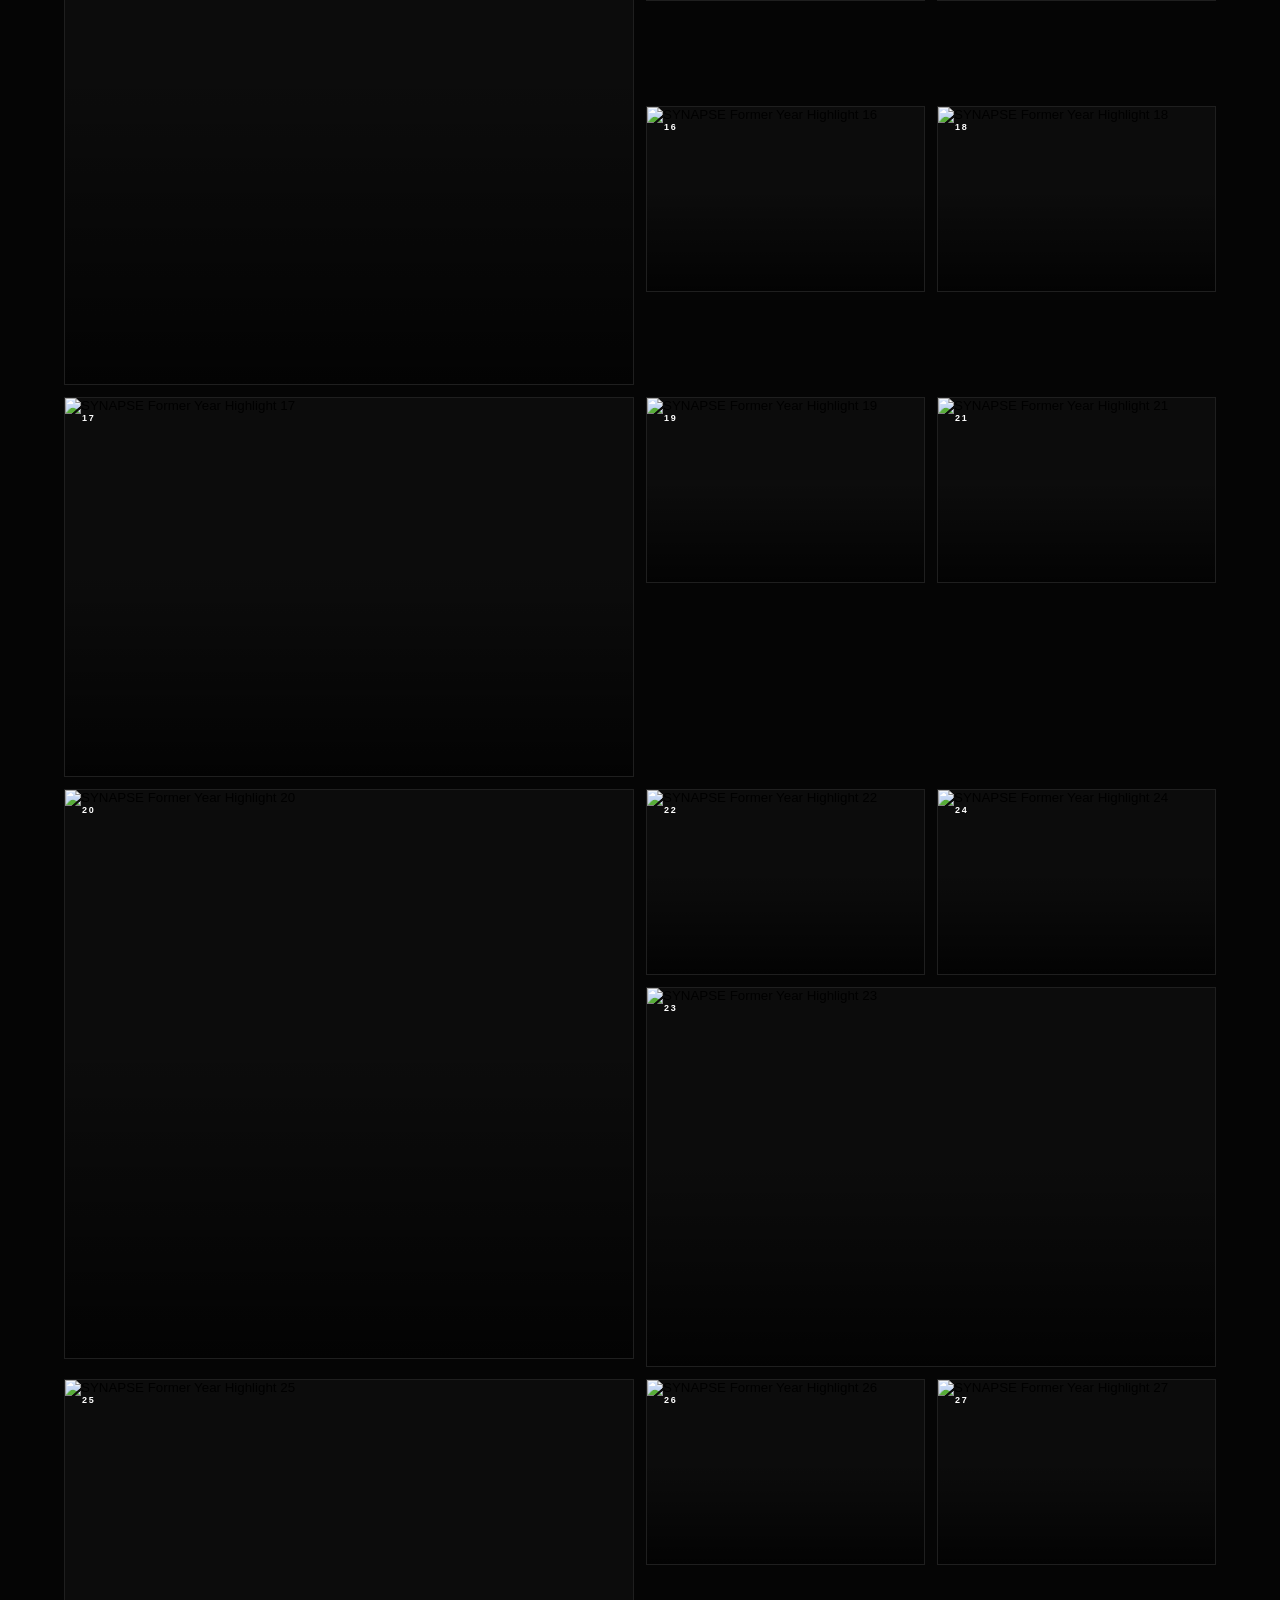
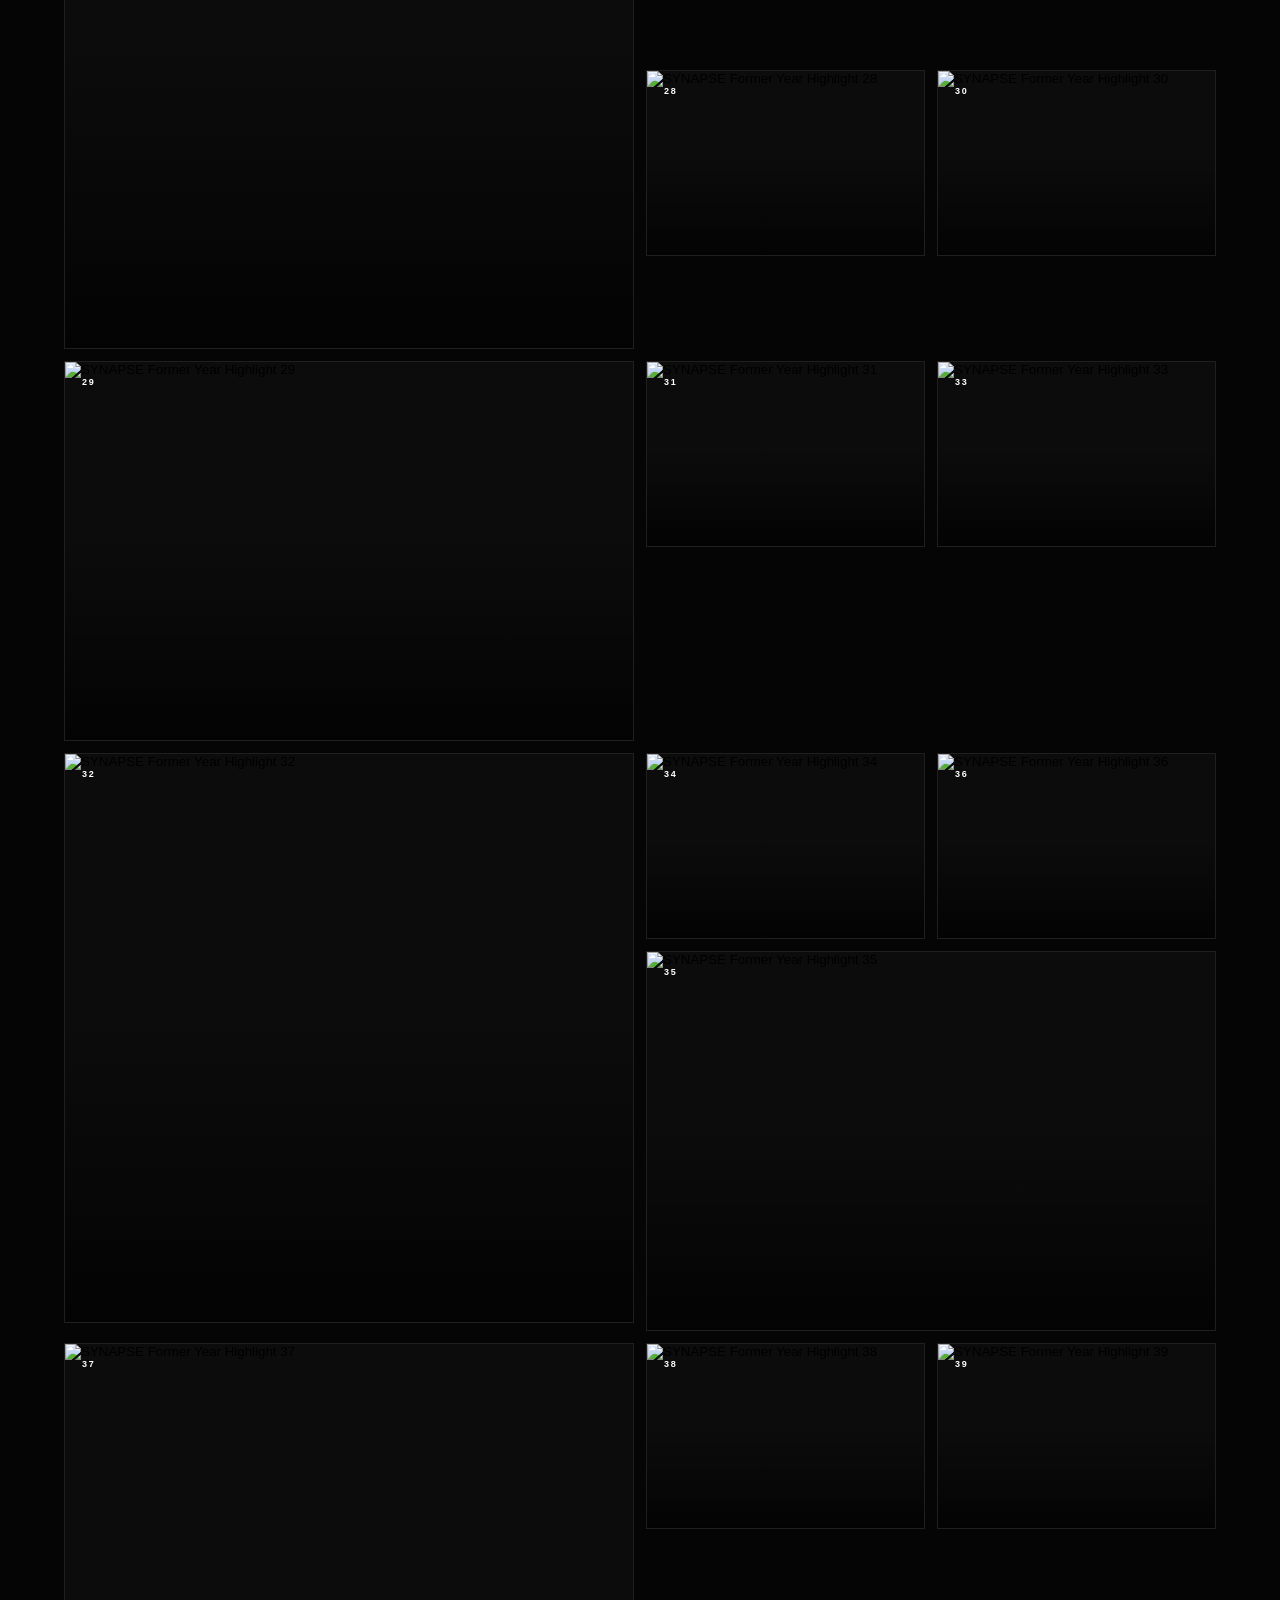
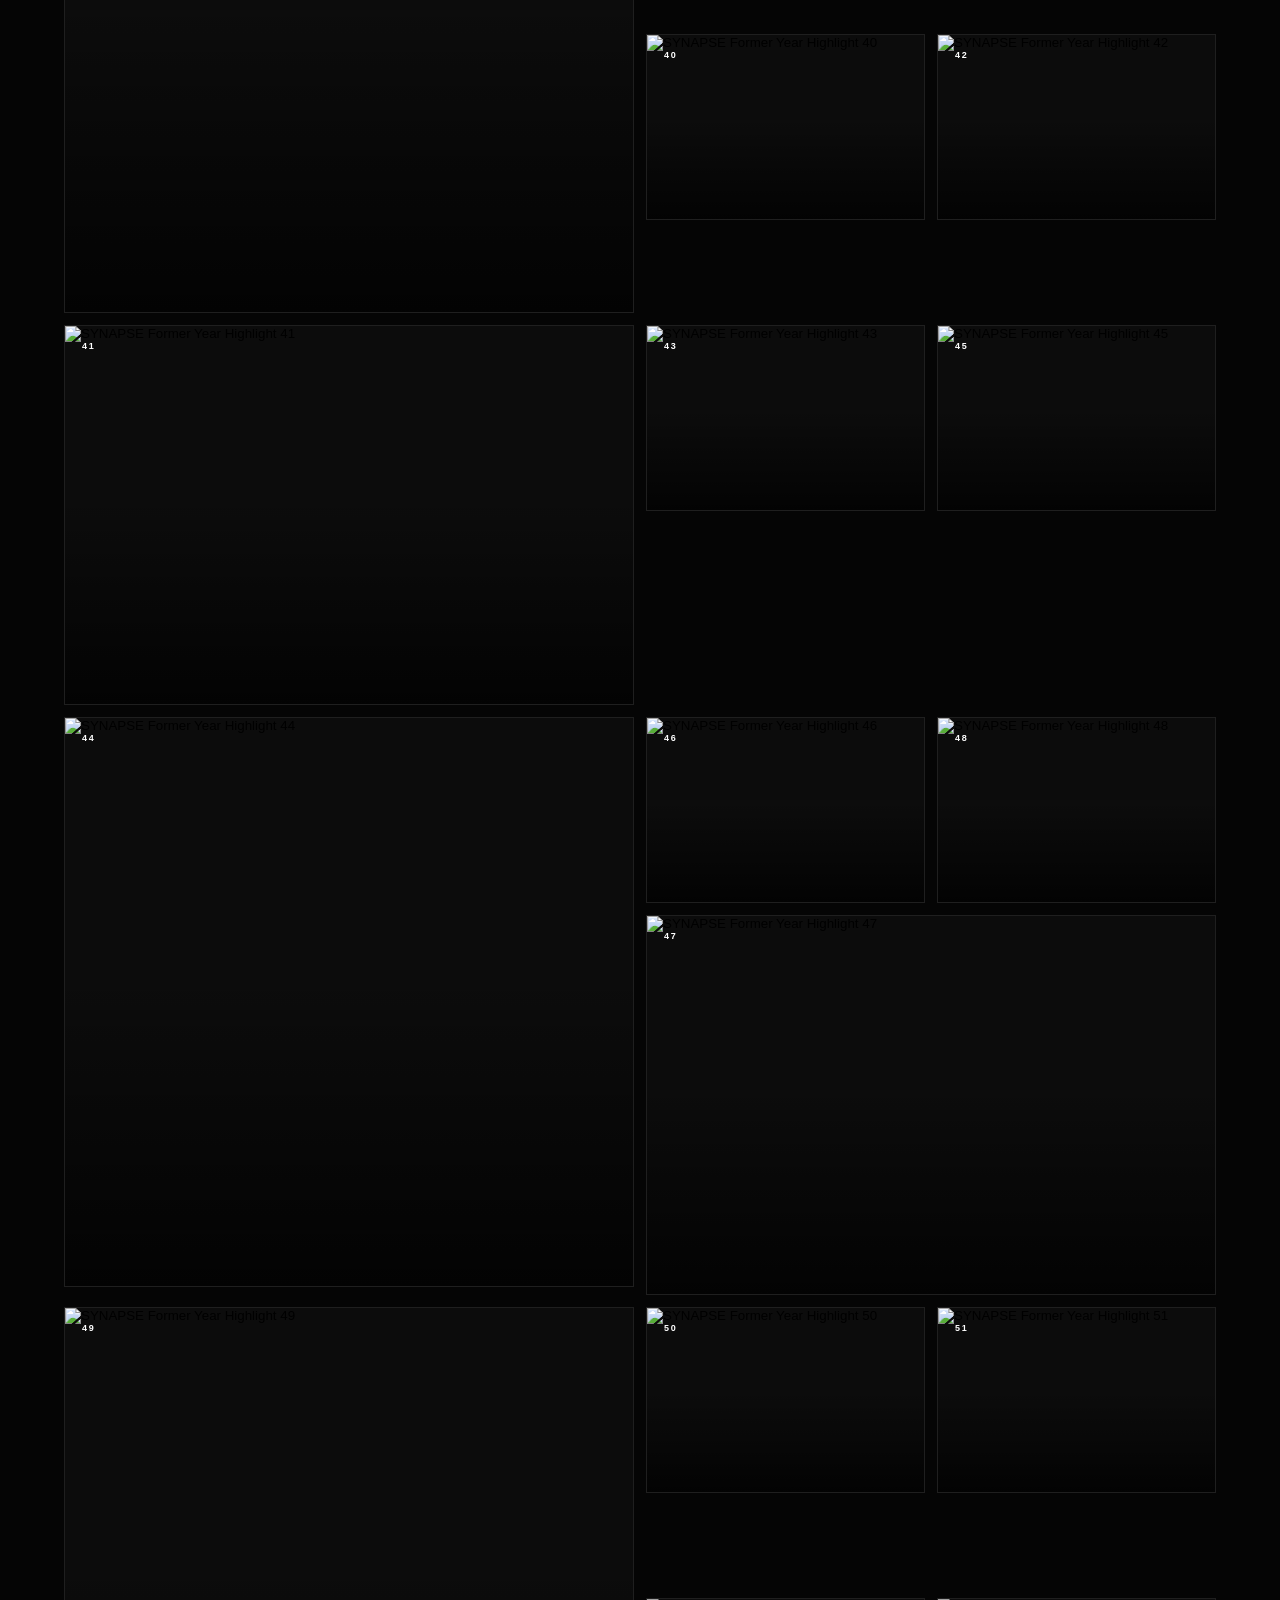
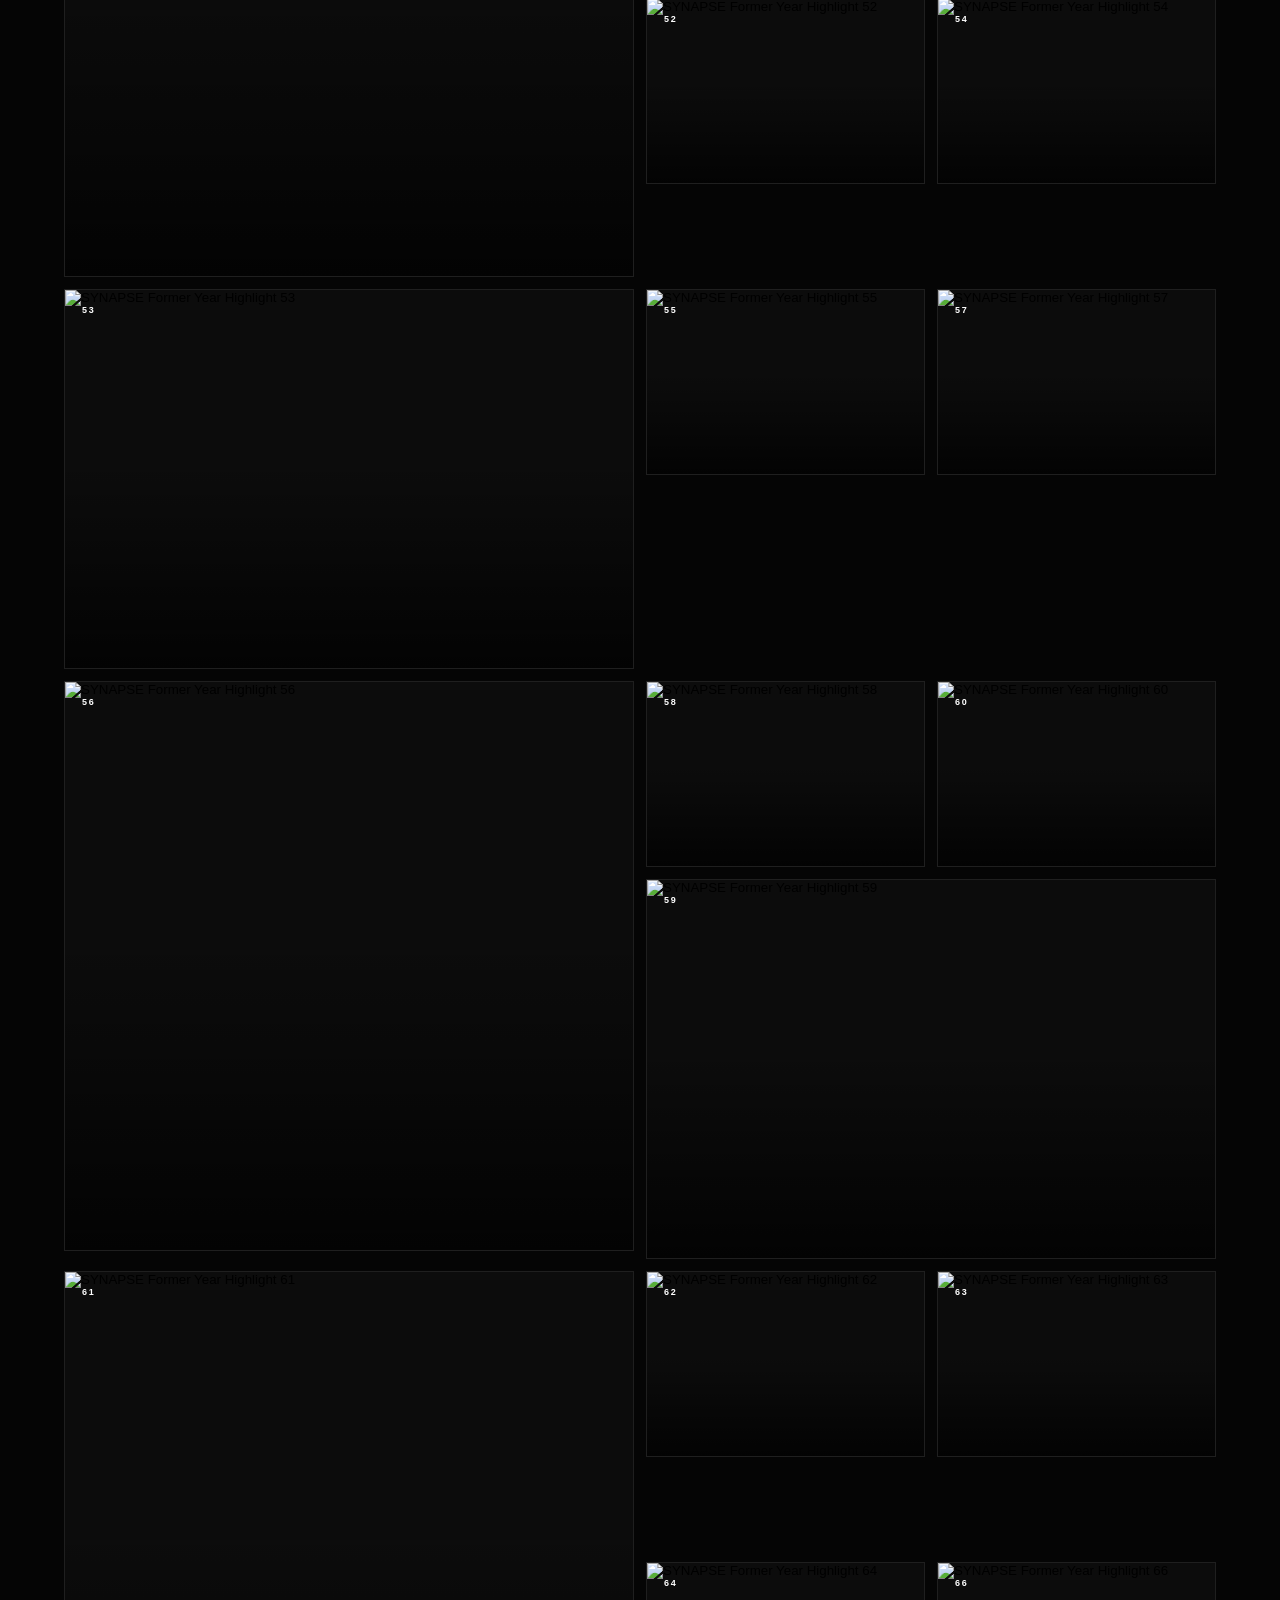
==== commit 961bcce3: "Add files via upload" ====
--- a/index.html
+++ b/index.html
@@ -13,6 +13,181 @@
         rel="stylesheet"
         href="style.css"
     >
+
+
+    <style>
+        /* =========================================
+           HERO SPONSORS — POWERED BY / CO-POWERED BY
+           Responsive override for index.html
+        ========================================== */
+        .hero {
+            flex-direction: column;
+        }
+
+        .hero-sponsors {
+            position: relative;
+            z-index: 10;
+            width: min(900px, 90%);
+            display: flex;
+            flex-direction: column;
+            align-items: center;
+            margin-top: 28px;
+            text-align: center;
+            pointer-events: auto;
+        }
+
+        .hero-sponsor-tier {
+            display: flex;
+            flex-direction: column;
+            align-items: center;
+            justify-content: center;
+        }
+
+        .hero-sponsor-label {
+            display: block;
+            margin-bottom: 8px;
+            font-size: 9px;
+            font-weight: 600;
+            letter-spacing: 0.30em;
+            color: #888;
+            text-transform: uppercase;
+        }
+
+        .powered-logo {
+            width: 170px;
+            display: flex;
+            align-items: center;
+            justify-content: center;
+        }
+
+        .powered-logo img {
+            display: block;
+            width: 100%;
+            height: auto;
+            max-height: 55px;
+            object-fit: contain;
+        }
+
+        .co-powered-by {
+            margin-top: 16px;
+        }
+
+        .co-powered-logos {
+            display: flex;
+            align-items: center;
+            justify-content: center;
+            flex-wrap: wrap;
+            gap: 18px 28px;
+        }
+
+        .co-powered-logos .hero-sponsor-logo {
+            width: 105px;
+            display: flex;
+            align-items: center;
+            justify-content: center;
+        }
+
+        .co-powered-logos img {
+            display: block;
+            width: 100%;
+            height: auto;
+            max-height: 42px;
+            object-fit: contain;
+        }
+
+        .hero-sponsor-logo {
+            text-decoration: none;
+            transition: transform .3s ease, opacity .3s ease, filter .3s ease;
+        }
+
+        .hero-sponsor-logo:hover {
+            transform: translateY(-3px);
+            filter: brightness(1.15) drop-shadow(0 0 10px rgba(255,255,255,.18));
+        }
+
+        .hero-sponsor-logo:focus-visible {
+            outline: 1px solid rgba(255,255,255,.7);
+            outline-offset: 5px;
+        }
+
+        @media (max-width: 900px) {
+            .hero-sponsors {
+                width: min(92%, 600px);
+                margin-top: 22px;
+            }
+        }
+
+        @media (max-width: 600px) {
+            .hero {
+                min-height: 100svh;
+                padding-top: 80px;
+                padding-bottom: 35px;
+            }
+
+            .hero-sponsors {
+                width: 92%;
+                margin-top: 20px;
+            }
+
+            .hero-sponsor-label {
+                font-size: 7px;
+                letter-spacing: .24em;
+                margin-bottom: 7px;
+            }
+
+            .powered-logo {
+                width: clamp(120px, 35vw, 150px);
+            }
+
+            .powered-logo img {
+                max-height: 48px;
+            }
+
+            .co-powered-by {
+                margin-top: 13px;
+            }
+
+            .co-powered-logos {
+                gap: 12px 18px;
+                max-width: 320px;
+            }
+
+            .co-powered-logos .hero-sponsor-logo {
+                width: clamp(72px, 23vw, 90px);
+            }
+
+            .co-powered-logos img {
+                max-height: 36px;
+            }
+        }
+
+        @media (max-width: 380px) {
+            .hero {
+                padding-top: 75px;
+                padding-bottom: 25px;
+            }
+
+            .hero-sponsors {
+                margin-top: 16px;
+            }
+
+            .powered-logo {
+                width: 112px;
+            }
+
+            .co-powered-logos {
+                gap: 10px 14px;
+            }
+
+            .co-powered-logos .hero-sponsor-logo {
+                width: 68px;
+            }
+
+            .co-powered-logos img {
+                max-height: 32px;
+            }
+        }
+    </style>
 
 </head>
 
@@ -270,7 +445,38 @@
                         </small>
 
                     </div>
-
+<!-- =========================================
+                     HERO SPONSORS
+                     POWERED BY / CO-POWERED BY
+                ========================================== -->
+
+                <div class="hero-sponsors">
+
+                    <!-- POWERED BY -->
+                    <div class="hero-sponsor-tier powered-by">
+
+                        <span class="hero-sponsor-label">
+                            POWERED BY
+                        </span>
+
+                        <a
+                            href="https://www.naruvihospitals.com/"
+                            target="_blank"
+                            rel="noopener noreferrer"
+                            class="hero-sponsor-logo powered-logo"
+                            aria-label="Powered by Sponsor"
+                        >
+                            <img
+                                src="https://i.ibb.co/fY7XL6Z0/naruvi.jpg"
+                                alt="Powered by Sponsor"
+                            >
+                        </a>
+
+                    </div>
+
+                    
+
+                </div>
 
                     <div class="hero-buttons">
 
@@ -279,7 +485,7 @@
                             class="button button-primary"
                         >
 
-                            REGISTRATION OPENS SOON
+                            REGISTER NOW
 
                             <span>→</span>
 
@@ -287,11 +493,11 @@
 
 
                         <a
-                            href="#"
+                            href="https://drive.google.com/drive/folders/1kK70PpN_rqftj1Ka9d5s0kqoQsbeb4AO?usp=drive_link"
                             class="button button-secondary"
                         >
 
-                            BROCHURE COMING SOON
+                            DOWNLOAD BROCHURE
 
                             <span>↓</span>
 
@@ -300,6 +506,8 @@
                     </div>
 
                 </div>
+
+                
 
 
                 <!-- Left Side -->
--- a/style.css
+++ b/style.css
@@ -8853,5 +8853,303 @@
         font-size: 14px;
 
     }
-
-}+/* =========================================================
+   SYNAPSE '26 — HERO SPONSORS
+   POWERED BY / CO-POWERED BY
+========================================================= */
+
+.hero-sponsors {
+    position: relative;
+    z-index: 10;
+
+    width: min(100%, 900px);
+
+    margin: clamp(28px, 3vw, 42px) auto 0;
+
+    display: flex;
+    flex-direction: column;
+    align-items: center;
+
+    gap: clamp(16px, 2vw, 26px);
+
+    pointer-events: auto;
+}
+
+
+/* =========================================================
+   SPONSOR TIER
+========================================================= */
+
+.hero-sponsor-tier {
+    display: flex;
+    flex-direction: column;
+    align-items: center;
+    justify-content: center;
+
+    text-align: center;
+}
+
+
+/* =========================================================
+   LABEL
+========================================================= */
+
+.hero-sponsor-label {
+    display: block;
+
+    margin-bottom: 10px;
+
+    font-family: Arial, Helvetica, sans-serif;
+
+    font-size: clamp(8px, 0.65vw, 11px);
+    font-weight: 700;
+
+    letter-spacing: 0.32em;
+
+    color: rgba(255, 255, 255, 0.62);
+
+    text-transform: uppercase;
+}
+
+
+/* =========================================================
+   LOGO CONTAINER
+========================================================= */
+
+.hero-sponsor-logo {
+    display: flex;
+
+    align-items: center;
+    justify-content: center;
+
+    text-decoration: none;
+
+    transition:
+        transform 0.35s ease,
+        opacity 0.35s ease,
+        filter 0.35s ease;
+}
+
+
+/* =========================================================
+   POWERED BY LOGO
+========================================================= */
+
+.powered-logo {
+    width: clamp(130px, 13vw, 210px);
+    min-height: 45px;
+}
+
+.powered-logo img {
+    display: block;
+
+    width: 100%;
+    height: auto;
+
+    max-height: 70px;
+
+    object-fit: contain;
+}
+
+
+/* =========================================================
+   CO-POWERED BY LOGOS
+========================================================= */
+
+.co-powered-logos {
+    display: flex;
+
+    align-items: center;
+    justify-content: center;
+
+    flex-wrap: wrap;
+
+    gap: clamp(18px, 2.5vw, 40px);
+
+    width: 100%;
+}
+
+
+.co-powered-logos .hero-sponsor-logo {
+    width: clamp(80px, 8vw, 125px);
+
+    min-height: 35px;
+}
+
+
+.co-powered-logos img {
+    display: block;
+
+    width: 100%;
+    height: auto;
+
+    max-height: 48px;
+
+    object-fit: contain;
+}
+
+
+/* =========================================================
+   HOVER
+========================================================= */
+
+.hero-sponsor-logo:hover {
+    transform: translateY(-4px) scale(1.04);
+
+    opacity: 1;
+
+    filter:
+        brightness(1.12)
+        drop-shadow(0 0 12px rgba(255, 255, 255, 0.18));
+}
+
+
+.hero-sponsor-logo:active {
+    transform: scale(0.97);
+}
+
+
+/* =========================================================
+   KEYBOARD ACCESSIBILITY
+========================================================= */
+
+.hero-sponsor-logo:focus-visible {
+    outline: 1px solid rgba(255, 255, 255, 0.7);
+    outline-offset: 6px;
+}
+
+
+/* =========================================================
+   TABLET
+========================================================= */
+
+@media (max-width: 900px) {
+
+    .hero-sponsors {
+        width: min(92%, 600px);
+
+        margin-top: 24px;
+
+        gap: 18px;
+    }
+
+    .powered-logo {
+        width: 155px;
+    }
+
+    .co-powered-logos {
+        gap: 20px;
+    }
+
+    .co-powered-logos .hero-sponsor-logo {
+        width: 100px;
+    }
+
+}
+
+
+/* =========================================================
+   MOBILE
+========================================================= */
+
+@media (max-width: 600px) {
+
+    .hero-sponsors {
+        width: 92%;
+
+        margin-top: 22px;
+
+        gap: 17px;
+    }
+
+
+    .hero-sponsor-label {
+        margin-bottom: 7px;
+
+        font-size: 8px;
+
+        letter-spacing: 0.25em;
+    }
+
+
+    /* POWERED BY */
+
+    .powered-logo {
+        width: clamp(120px, 35vw, 155px);
+
+        min-height: 38px;
+    }
+
+    .powered-logo img {
+        max-height: 52px;
+    }
+
+
+    /* CO-POWERED BY */
+
+    .co-powered-logos {
+        width: 100%;
+
+        display: flex;
+
+        flex-wrap: wrap;
+
+        justify-content: center;
+
+        gap: 14px 20px;
+    }
+
+
+    .co-powered-logos .hero-sponsor-logo {
+        width: clamp(72px, 23vw, 100px);
+
+        min-height: 30px;
+    }
+
+
+    .co-powered-logos img {
+        max-height: 40px;
+    }
+
+}
+
+
+/* =========================================================
+   SMALL PHONES
+========================================================= */
+
+@media (max-width: 380px) {
+
+    .hero-sponsors {
+        margin-top: 17px;
+
+        gap: 14px;
+    }
+
+
+    .hero-sponsor-label {
+        font-size: 7px;
+    }
+
+
+    .powered-logo {
+        width: 115px;
+    }
+
+
+    .co-powered-logos {
+        gap: 11px 14px;
+    }
+
+
+    .co-powered-logos .hero-sponsor-logo {
+        width: 70px;
+    }
+
+
+    .co-powered-logos img {
+        max-height: 34px;
+    }
+
+}
+
